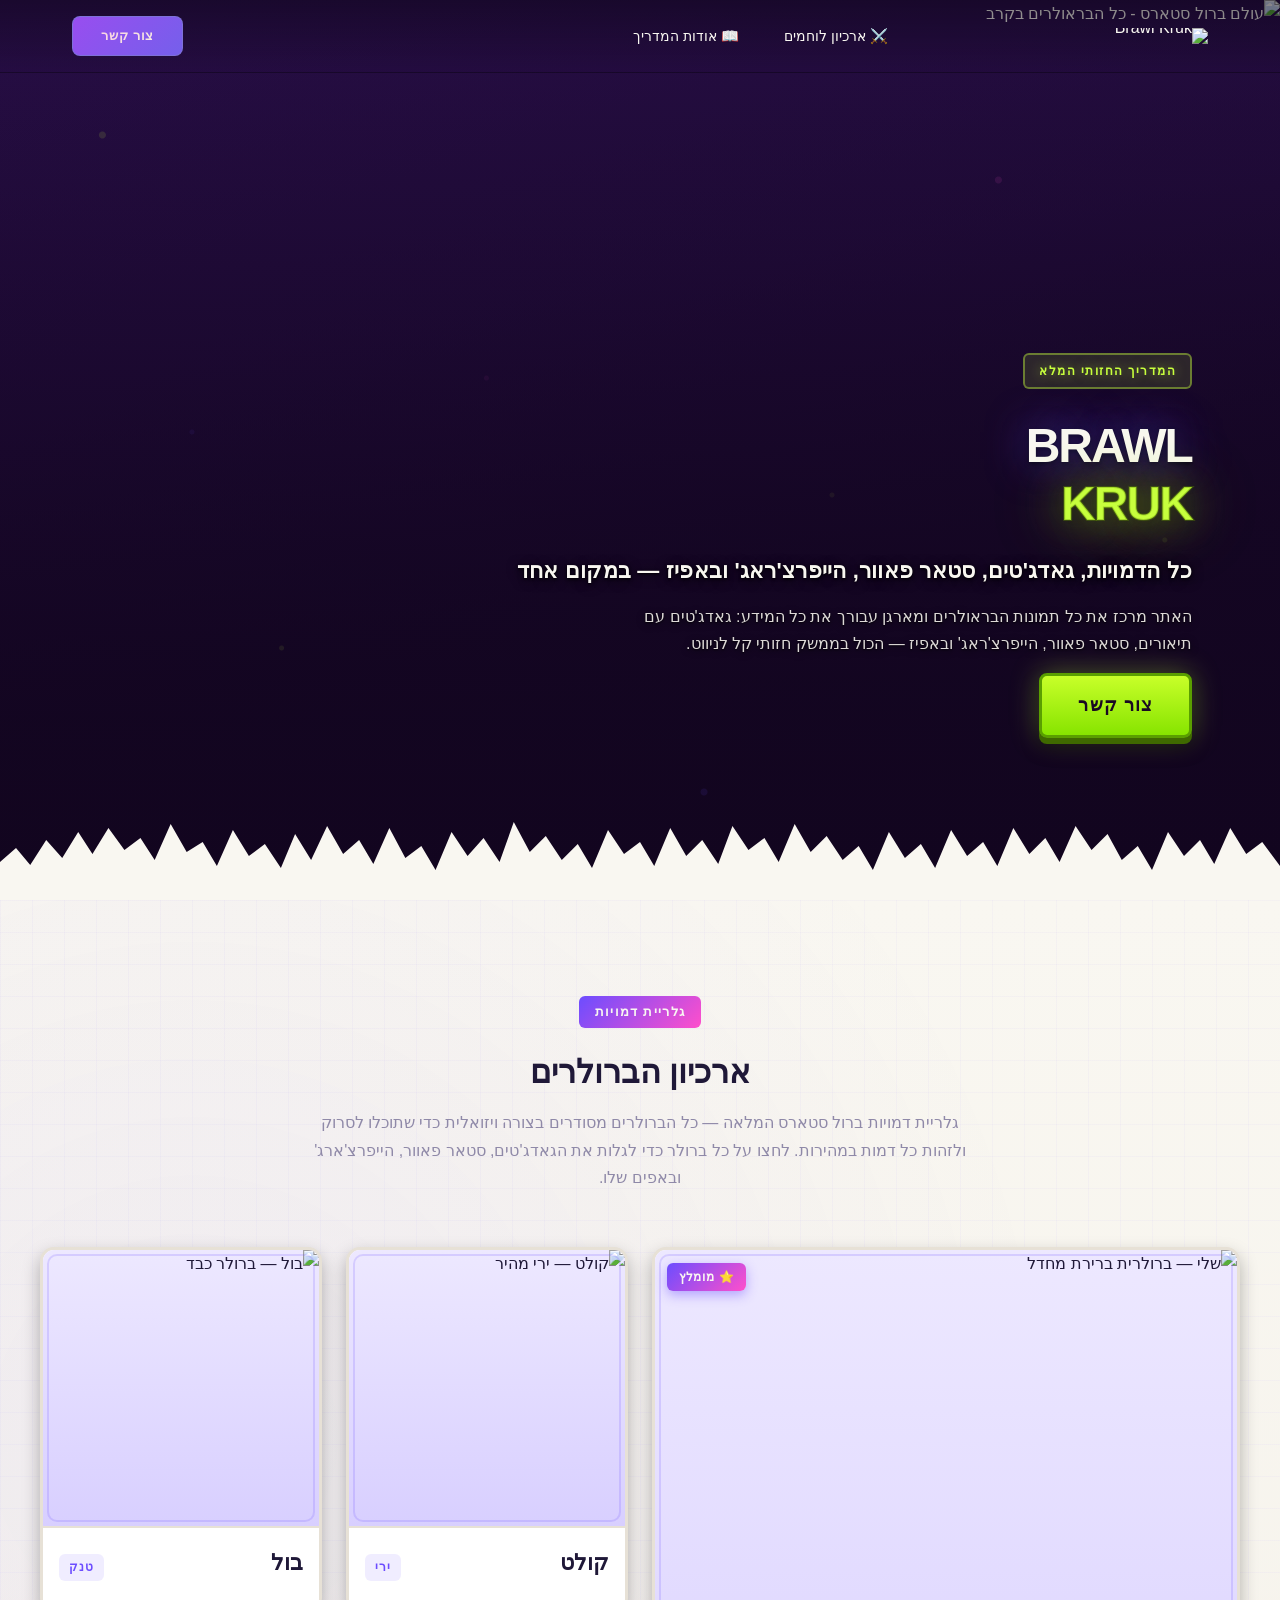
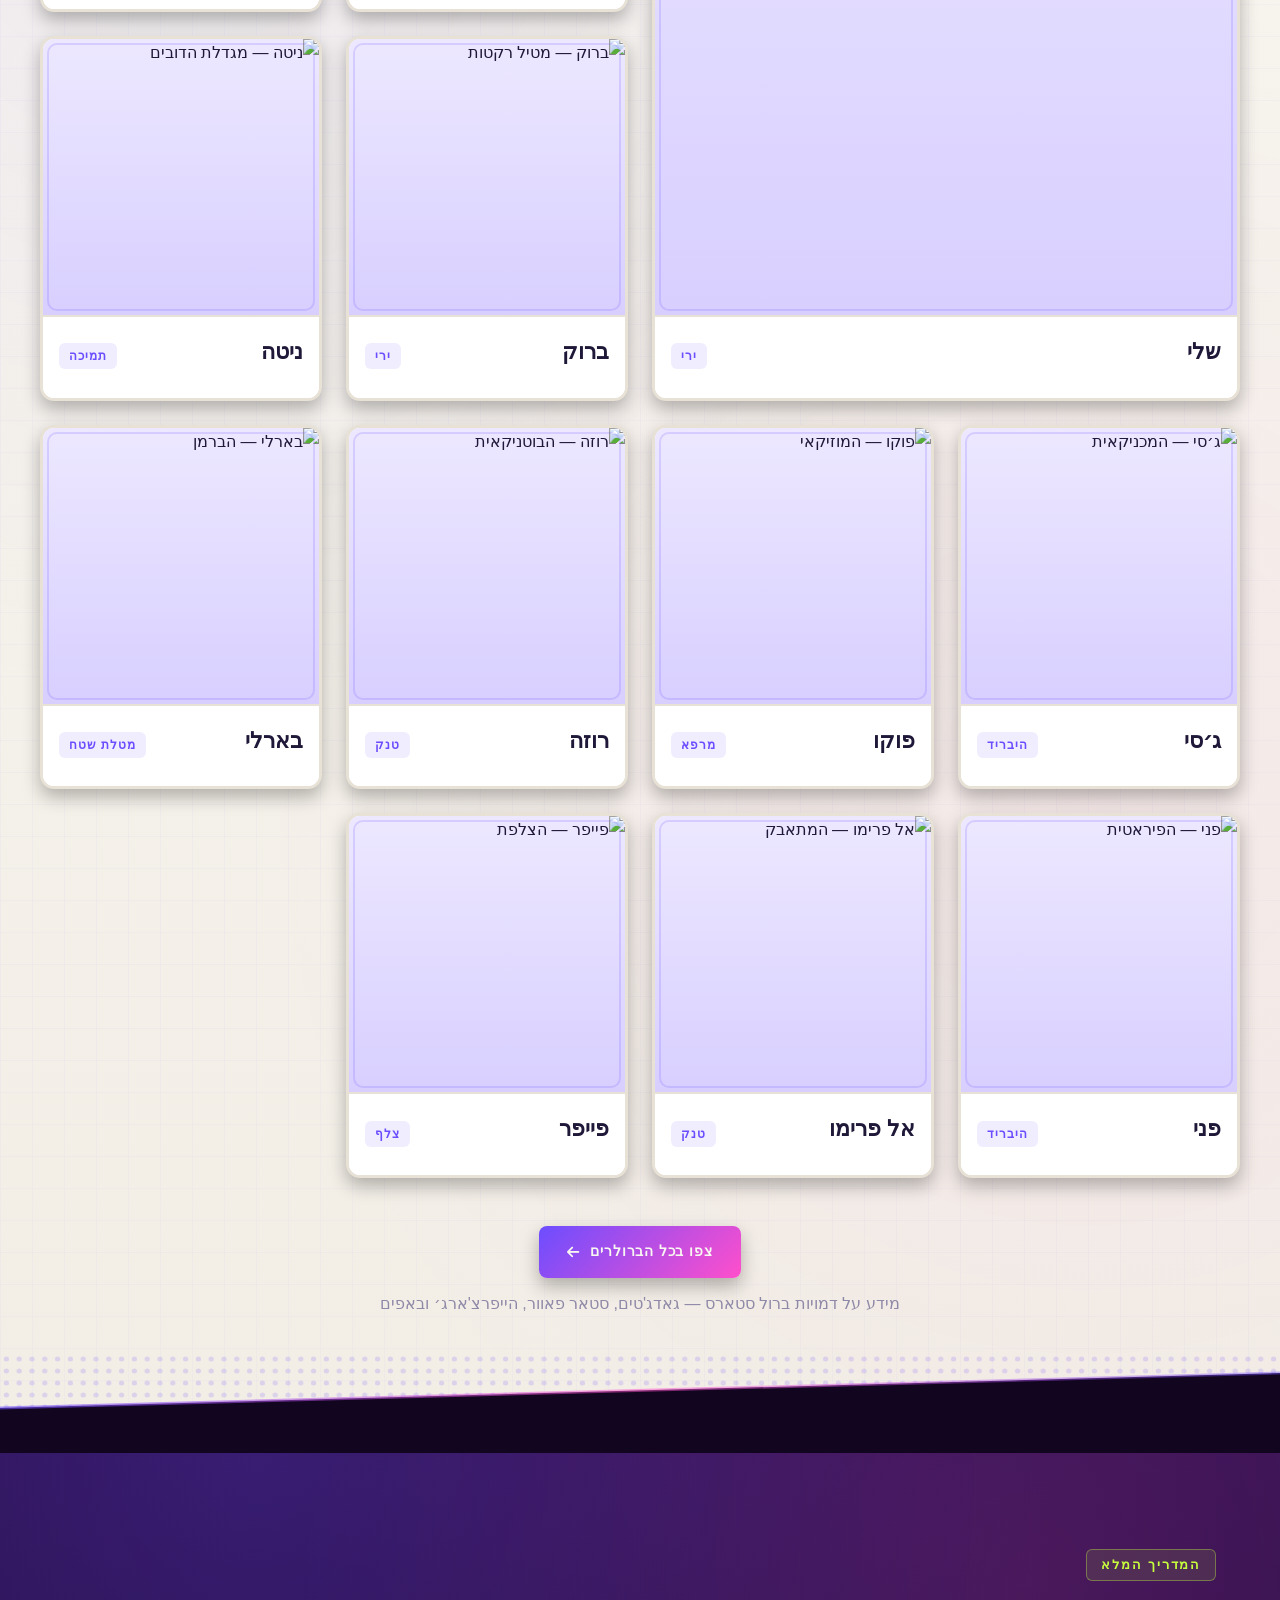
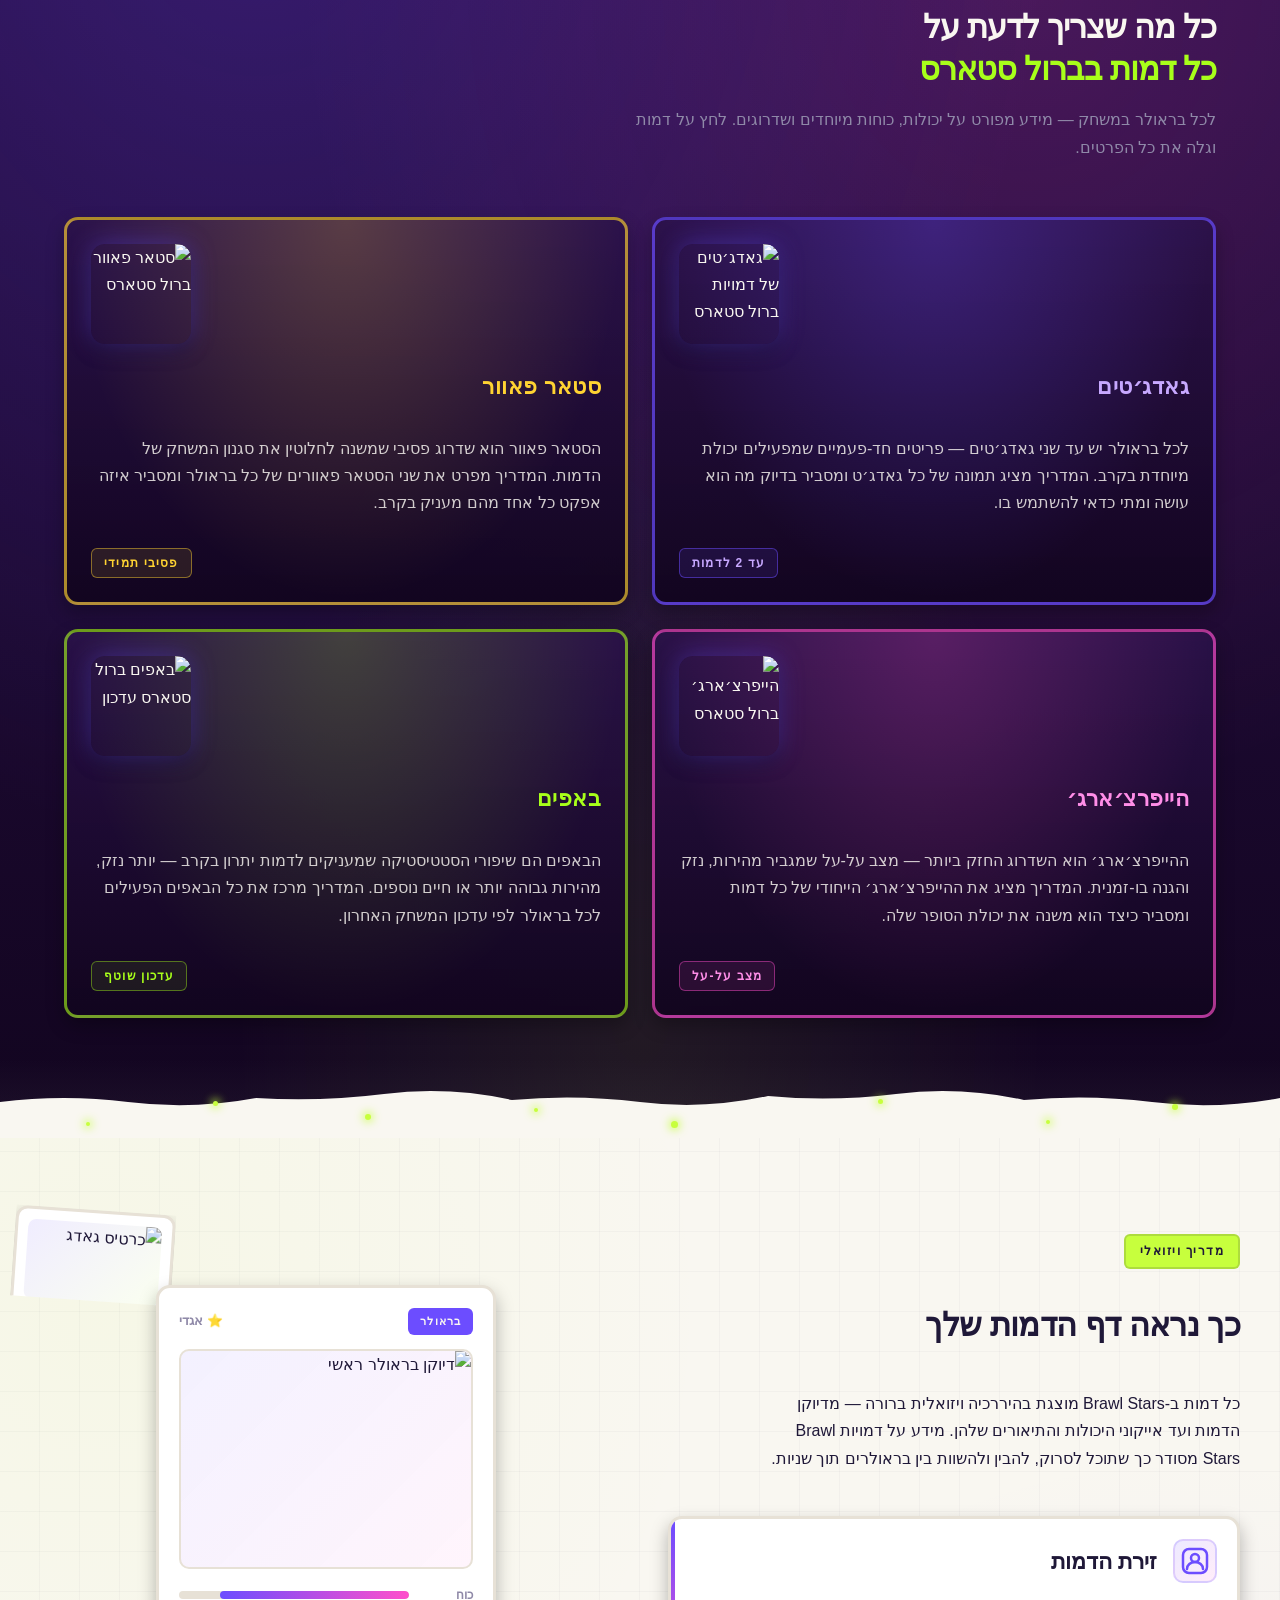
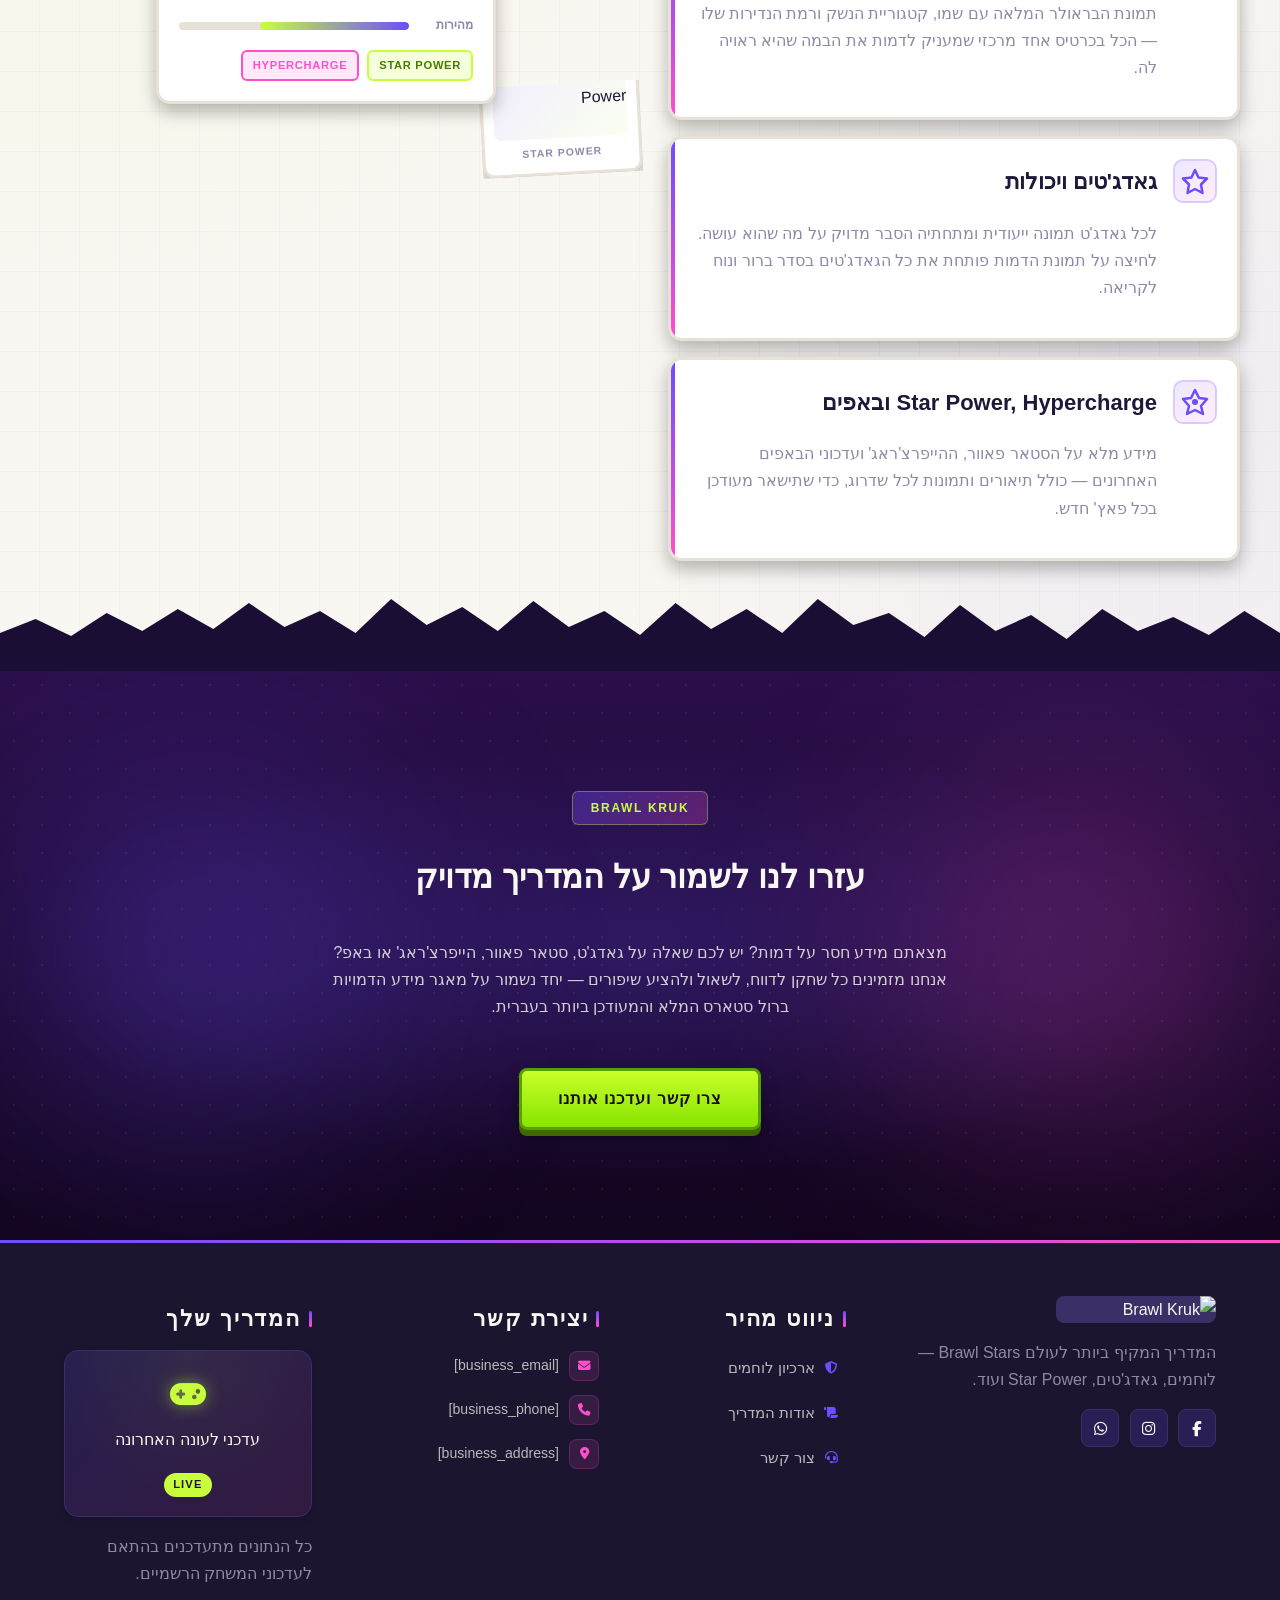
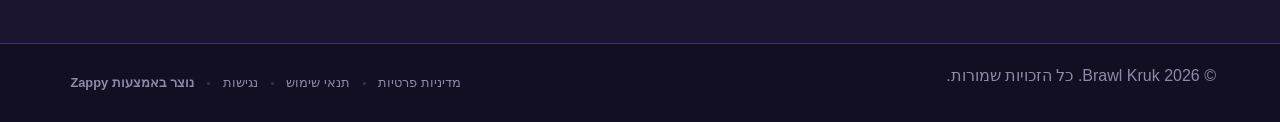
==== public/index.html @ 144245cd "Background sync: Progressive GitHub Sync" ====
<!DOCTYPE html>
<html lang="he" dir="rtl">
<head>
    <meta charset="UTF-8">
    <meta name="viewport" content="width=device-width, initial-scale=1.0">
    <meta name="robots" content="index, follow">
    <title>מידע על דמויות ברול סטארס — Brawl Kruk</title>
    <meta name="description" content="ברוכים הבאים למדריך הוויזואלי המלא לברול סטארס! מידע על דמויות ברול סטארס, גאדג&#39;טים, סטאר פאוור והייפרצ&#39;ארג&#39; — הכל במקום אחד. היכנס עכשיו!">
    <meta name="keywords" content="מידע על דמויות ברול סטארס, ברול סטארס, גלריית דמויות ברול סטארס עברית, מדריך ברול סטארס, לוחמים ברול סטארס">
    
    <!-- Favicons -->
    <link rel="icon" type="image/x-icon" href="/assets/favicon.ico">
    <link rel="icon" type="image/png" sizes="16x16" href="/assets/favicon-16x16.png">
    <link rel="icon" type="image/png" sizes="32x32" href="/assets/favicon-32x32.png">
    <link rel="icon" type="image/png" sizes="48x48" href="/assets/favicon-48x48.png">
    <link rel="icon" type="image/png" sizes="192x192" href="/assets/favicon-192x192.png">
    <link rel="icon" type="image/png" sizes="512x512" href="/assets/favicon-512x512.png">
    <link rel="apple-touch-icon" href="/assets/apple-touch-icon.png">
    <!-- Zappy Analytics -->
<script>
(function() {
  'use strict';
  
  // Configuration
  var config = {
    websiteId: '356da7c5-64d4-4bc7-be3c-d4a392e64e8e',
    apiUrl: 'https://api.zappy5.com/api/analytics/track',
    sessionDuration: 30 * 60 * 1000, // 30 minutes
    visitorDuration: 30 * 24 * 60 * 60 * 1000, // 30 days
    trackPageViews: true,
    trackClicks: true,
    trackFormSubmissions: true
  };
  
  // Generate or retrieve persistent visitor ID (30 days)
  function getVisitorId() {
    var visitorKey = 'zappy_visitor_' + config.websiteId;
    var visitor = null;
    
    try {
      visitor = localStorage.getItem(visitorKey);
      if (visitor) {
        var visitorData = JSON.parse(visitor);
        var now = Date.now();
        
        // Check if visitor ID is still valid (30 days)
        if (now - visitorData.created < config.visitorDuration) {
          // Update last seen timestamp
          visitorData.lastSeen = now;
          localStorage.setItem(visitorKey, JSON.stringify(visitorData));
          return visitorData.id;
        }
      }
    } catch (e) {
      console.warn('Zappy Analytics: LocalStorage not available');
    }
    
    // Generate new visitor ID
    var newVisitorId = 'zv_' + Date.now() + '_' + Math.random().toString(36).substr(2, 9);
    
    try {
      localStorage.setItem(visitorKey, JSON.stringify({
        id: newVisitorId,
        created: Date.now(),
        lastSeen: Date.now()
      }));
    } catch (e) {
      // Continue without local storage
    }
    
    return newVisitorId;
  }
  
  // Generate or retrieve session ID (30 minutes)
  function getSessionId() {
    var sessionKey = 'zappy_session_' + config.websiteId;
    var session = null;
    
    try {
      session = sessionStorage.getItem(sessionKey);
      if (session) {
        var sessionData = JSON.parse(session);
        var now = Date.now();
        
        // Check if session is still valid
        if (now - sessionData.timestamp < config.sessionDuration) {
          // Update timestamp
          sessionData.timestamp = now;
          sessionStorage.setItem(sessionKey, JSON.stringify(sessionData));
          return sessionData.id;
        }
      }
    } catch (e) {
      console.warn('Zappy Analytics: SessionStorage not available');
    }
    
    // Generate new session ID
    var newSessionId = 'zs_' + Date.now() + '_' + Math.random().toString(36).substr(2, 9);
    
    try {
      sessionStorage.setItem(sessionKey, JSON.stringify({
        id: newSessionId,
        timestamp: Date.now()
      }));
    } catch (e) {
      // Continue without session storage
    }
    
    return newSessionId;
  }
  
  var visitorId = getVisitorId();
  var sessionId = getSessionId();
  
  // Track an event
  function trackEvent(eventType, data) {
    data = data || {};
    
    var eventData = {
      website_id: config.websiteId,
      event_type: eventType,
      page_path: window.location.pathname,
      referrer: document.referrer || 'direct',
      visitor_id: visitorId,
      session_id: sessionId,
      metadata: data
    };
    
    // Use sendBeacon if available (better for page unload events)
    if (navigator.sendBeacon) {
      var blob = new Blob([JSON.stringify(eventData)], { type: 'application/json' });
      navigator.sendBeacon(config.apiUrl, blob);
    } else {
      // Fallback to fetch
      fetch(config.apiUrl, {
        method: 'POST',
        headers: {
          'Content-Type': 'application/json'
        },
        body: JSON.stringify(eventData),
        keepalive: true
      }).catch(function(error) {
        console.warn('Zappy Analytics: Failed to track event', error);
      });
    }
  }
  
  // Track page view
  if (config.trackPageViews) {
    trackEvent('pageview', {
      title: document.title,
      url: window.location.href
    });
  }
  
  // Track clicks on important elements
  if (config.trackClicks) {
    document.addEventListener('click', function(e) {
      var target = e.target;
      
      // Track button clicks (counted as actions)
      if (target.tagName === 'BUTTON' || target.closest('button')) {
        var button = target.tagName === 'BUTTON' ? target : target.closest('button');
        trackEvent('click', {
          element: 'button',
          text: button.textContent.trim().substring(0, 100),
          id: button.id || null,
          class: button.className || null
        });
      }
      
      // Track link clicks (navigation - not counted as actions)
      else if (target.tagName === 'A' || target.closest('a')) {
        var link = target.tagName === 'A' ? target : target.closest('a');
        trackEvent('navigation', {
          element: 'link',
          text: link.textContent.trim().substring(0, 100),
          href: link.href,
          external: link.hostname !== window.location.hostname
        });
      }
    }, true);
  }
  
  // Track form submissions
  if (config.trackFormSubmissions) {
    document.addEventListener('submit', function(e) {
      var form = e.target;
      
      trackEvent('form_submit', {
        form_id: form.id || null,
        form_name: form.name || null,
        form_action: form.action || null,
        form_method: form.method || 'GET'
      });
    }, true);
  }
  
  // Track time on page (send on page unload)
  var pageLoadTime = Date.now();
  
  window.addEventListener('beforeunload', function() {
    var timeOnPage = Math.floor((Date.now() - pageLoadTime) / 1000); // in seconds
    
    trackEvent('page_unload', {
      time_on_page: timeOnPage,
      page_path: window.location.pathname
    });
  });
  
  // Expose tracking function globally for custom events
  window.zappyAnalytics = {
    track: trackEvent,
    getVisitorId: function() { return visitorId; },
    getSessionId: function() { return sessionId; }
  };
  
})();
</script>
<!-- End Zappy Analytics -->
    <meta property="og:title" content="מידע על דמויות ברול סטארס — Brawl Kruk">
  <meta property="og:description" content="ברוכים הבאים למדריך הוויזואלי המלא לברול סטארס! מידע על דמויות ברול סטארס, גאדג'טים, סטאר פאוור והייפרצ'ארג' — הכל במקום אחד. היכנס עכשיו!">
  <meta property="og:type" content="website">
  <meta property="og:locale" content="he_IL">
  
  <meta name="twitter:card" content="summary_large_image">
  <meta name="twitter:title" content="מידע על דמויות ברול סטארס — Brawl Kruk">
  <meta name="twitter:description" content="ברוכים הבאים למדריך הוויזואלי המלא לברול סטארס! מידע על דמויות ברול סטארס, גאדג'טים, סטאר פאוור והייפרצ'ארג' — הכל במקום אחד. היכנס עכשיו!">
  
  <link rel="stylesheet" href="https://cdnjs.cloudflare.com/ajax/libs/font-awesome/6.4.0/css/all.min.css">

    <!-- Favicons -->
    <link rel="icon" type="image/x-icon" href="/assets/favicon.ico">
    <link rel="icon" type="image/png" sizes="16x16" href="/assets/favicon-16x16.png">
    <link rel="icon" type="image/png" sizes="32x32" href="/assets/favicon-32x32.png">
    <link rel="icon" type="image/png" sizes="48x48" href="/assets/favicon-48x48.png">
    <link rel="icon" type="image/png" sizes="192x192" href="/assets/favicon-192x192.png">
    <link rel="icon" type="image/png" sizes="512x512" href="/assets/favicon-512x512.png">
    <link rel="apple-touch-icon" href="/assets/apple-touch-icon.png">
    <!-- Cookie Consent -->
    <link rel="stylesheet" href="https://cdn.jsdelivr.net/npm/vanilla-cookieconsent@3/dist/cookieconsent.css">
    <script src="https://cdn.jsdelivr.net/npm/vanilla-cookieconsent@3/dist/cookieconsent.umd.js"></script>
    <!-- Mickidum Accessibility Toolbar -->
    <script src="https://cdn.jsdelivr.net/gh/mickidum/acc_toolbar/acctoolbar/acctoolbar.min.js"></script>
    <link rel="stylesheet" href="/styles.css">

    <style id="zappy-dropdown-submenu-styles">
      /* ========== DESKTOP DROPDOWN SUBMENU STYLES ========== */
      /* Base styles for dropdown submenus - parent must be positioned */
      .nav-menu li:has(.sub-menu), nav li:has(.sub-menu), .navbar li:has(.sub-menu), #navMenu li:has(.sub-menu) { position: relative; }
      /* Submenu base - hidden by default */
      .nav-menu .sub-menu, nav .sub-menu, .navbar .sub-menu, #navMenu .sub-menu { display: block !important; position: absolute !important; top: 100%; left: 0; min-width: 220px; background: white; border-radius: 8px; box-shadow: 0 8px 25px rgba(0,0,0,0.15); padding: 8px 0; opacity: 0; visibility: hidden; transform: translateY(10px); transition: all 0.3s ease; z-index: 1000; list-style: none; pointer-events: none; }
      /* CRITICAL: Desktop hover styles to show dropdown */
      .nav-menu li:hover > .sub-menu, nav li:hover > .sub-menu, .navbar li:hover > .sub-menu, #navMenu li:hover > .sub-menu { opacity: 1 !important; visibility: visible !important; transform: translateY(0) !important; pointer-events: auto !important; }
      /* Submenu item styling */
      .sub-menu li { list-style: none; margin: 0; padding: 0; }
      .sub-menu a { display: block !important; padding: 10px 16px !important; color: var(--text-dark, #333) !important; font-weight: 500; text-decoration: none; white-space: nowrap; transition: background-color 0.2s; }
      .sub-menu a:hover { background-color: #f5f5f5; }
      /* RTL (Hebrew/Arabic) dropdown positioning */
      [dir="rtl"] .nav-menu .sub-menu, [dir="rtl"] nav .sub-menu, [dir="rtl"] .navbar .sub-menu, html[lang="he"] .nav-menu .sub-menu, html[lang="he"] nav .sub-menu, html[lang="he"] .navbar .sub-menu, html[lang="ar"] .nav-menu .sub-menu, html[lang="ar"] nav .sub-menu, html[lang="ar"] .navbar .sub-menu { left: auto !important; right: 0 !important; }
      /* Hide empty dropdown menus (exclude catalog sub-menus that use <a> children instead of <li>) */
      .sub-menu:empty, .sub-menu:not(:has(li:not(.zappy-hidden-menu-item))):not(:has(> a)), .sub-menu:not(:has(li)):not(:has(> a)) { display: none !important; opacity: 0 !important; visibility: hidden !important; pointer-events: none !important; }
      /* Desktop: show submenu on Menu Group hover */
      li:has(.menu-group-title):hover > .sub-menu { opacity: 1 !important; visibility: visible !important; transform: translateY(0) !important; pointer-events: auto !important; }
      /* Menu Group title styling */
      .nav-menu > li > .menu-group-title, #navMenu > li > .menu-group-title { display: inline-block; padding: 0.5rem 1rem; cursor: default; user-select: none; }
      
      /* ========== MOBILE SUBMENU STYLES ========== */
      @media (max-width: 768px) {
        .nav-menu .sub-menu, nav .sub-menu, .navbar .sub-menu, #navMenu .sub-menu { position: static !important; transform: none !important; box-shadow: none !important; background: transparent !important; max-height: 0; overflow: hidden; opacity: 0; visibility: hidden; transition: max-height 0.3s ease, opacity 0.3s ease; padding: 0 !important; border-radius: 0 !important; }
        .sub-menu.mobile-expanded { max-height: 60vh !important; overflow-y: auto !important; opacity: 1 !important; visibility: visible !important; padding: 8px 0 8px 16px !important; }
        [dir="rtl"] .sub-menu.mobile-expanded, html[lang="he"] .sub-menu.mobile-expanded { padding: 8px 16px 8px 0 !important; }
        /* Disable hover behavior on mobile */
        .nav-menu li:hover > .sub-menu, nav li:hover > .sub-menu, .navbar li:hover > .sub-menu, #navMenu li:hover > .sub-menu { opacity: 0; visibility: hidden; pointer-events: none; }
        .nav-menu li > .sub-menu.mobile-expanded, nav li > .sub-menu.mobile-expanded, .navbar li > .sub-menu.mobile-expanded, #navMenu li > .sub-menu.mobile-expanded { opacity: 1 !important; visibility: visible !important; pointer-events: auto !important; }
        .nav-menu li:has(.sub-menu), nav li:has(.sub-menu), .navbar li:has(.sub-menu), #navMenu li:has(.sub-menu) { display: flex !important; flex-wrap: wrap !important; align-items: center !important; position: relative !important; min-height: 44px !important; }
        .nav-menu li:has(.sub-menu) > a, nav li:has(.sub-menu) > a, .navbar li:has(.sub-menu) > a, #navMenu li:has(.sub-menu) > a { flex: 1 !important; min-width: 0 !important; }
        .nav-menu li:has(.sub-menu) > .menu-group-title, nav li:has(.sub-menu) > .menu-group-title, .navbar li:has(.sub-menu) > .menu-group-title, #navMenu li:has(.sub-menu) > .menu-group-title { flex: 1 !important; min-width: 0 !important; padding: 0 !important; line-height: inherit !important; }
        .nav-menu li:has(.sub-menu) > .sub-menu, nav li:has(.sub-menu) > .sub-menu, .navbar li:has(.sub-menu) > .sub-menu, #navMenu li:has(.sub-menu) > .sub-menu { flex-basis: 100% !important; width: 100% !important; }
        .nav-menu li:has(.sub-menu) > a [class*="chevron"], .nav-menu li:has(.sub-menu) > a [class*="arrow"], .nav-menu li:has(.sub-menu) > a .fa-chevron-down, .nav-menu li:has(.sub-menu) > a .fa-angle-down, nav li:has(.sub-menu) > a [class*="chevron"], nav li:has(.sub-menu) > a [class*="arrow"], #navMenu li:has(.sub-menu) > a [class*="chevron"], #navMenu li:has(.sub-menu) > a [class*="arrow"] { display: none !important; visibility: hidden !important; }
        .mobile-submenu-toggle { display: flex !important; align-items: center !important; justify-content: center !important; width: 44px !important; height: auto !important; background: transparent !important; border: none !important; cursor: pointer !important; color: var(--text-light) !important; position: static !important; flex-shrink: 0 !important; align-self: stretch !important; z-index: 2 !important; padding: 0 !important; margin: 0 !important; }
        .mobile-submenu-toggle::after { content: '' !important; width: 0 !important; height: 0 !important; border-left: 6px solid transparent !important; border-right: 6px solid transparent !important; border-top: 7px solid currentColor !important; transition: transform 0.3s ease !important; }
        .mobile-submenu-toggle.expanded::after { transform: rotate(180deg) !important; }
        .sub-menu a { padding: 10px 0 !important; display: block !important; color: var(--text-light) !important; }
        .navbar .sub-menu li a, nav.navbar .sub-menu li a, .zappy-products-dropdown .sub-menu a { color: var(--text-light) !important; }
      }
      @media (min-width: 769px) { .mobile-submenu-toggle { display: none !important; } }
    </style>

    <style id="mobile-lang-menu-deployed-css">
    @media (max-width: 768px) {
      .lang-switcher,
      .nav-cta-container .lang-switcher,
      .nav-container .lang-switcher,
      .navbar .lang-switcher,
      .navbar .nav-cta-container .lang-switcher,
      .nav-icons-left .lang-switcher,
      .nav-ecommerce-icons .lang-switcher { display: none !important; }
      .mobile-lang-menu { width: 100%; border-top: 1px solid rgba(128,128,128,0.2); padding: 8px 0 0 0; margin-top: 8px; }
      .mobile-lang-toggle { display: flex !important; align-items: center; justify-content: space-between; width: 100%; padding: 12px 16px; background: none; border: none; cursor: pointer; font-size: 15px; color: inherit; font-family: inherit; }
      .mobile-lang-toggle::after { content: ''; display: inline-block; width: 8px; height: 8px; border-right: 2px solid currentColor; border-bottom: 2px solid currentColor; transform: rotate(45deg); transition: transform 0.3s ease; margin-left: 8px; }
      .mobile-lang-toggle.expanded::after { transform: rotate(-135deg); }
      .mobile-lang-options { max-height: 0; overflow: hidden; transition: max-height 0.3s ease; }
      .mobile-lang-options.expanded { max-height: 300px; }
      .mobile-lang-option { display: flex !important; align-items: center; gap: 10px; padding: 10px 24px; text-decoration: none; color: inherit; font-size: 14px; font-family: inherit; }
      .mobile-lang-option:hover { background: rgba(128,128,128,0.1); }
      .mobile-lang-option.active { font-weight: 600; opacity: 0.7; pointer-events: none; }
      .mobile-lang-option img { width: 20px; height: 20px; border-radius: 50%; }
    }
    @media (min-width: 769px) {
      .mobile-lang-menu { display: none !important; }
    }
    </style>

    <style id="zappy-widget-visibility">
      #mic-access-tool-general-button, .mic-access-tool-general-button,
      #mic-init-access-tool .mic-access-tool-general-button, #mic-init-access-tool #mic-access-tool-general-button,
      ._access-icon, #mic-access-tool-box, .mic-access-tool-box,
      #mic-init-access-tool #mic-access-tool-box, div[id*="mic-access-tool-box"], ._access-menu {
        display: none !important; visibility: hidden !important; opacity: 0 !important; pointer-events: none !important;
      }
    </style>
</head>
<body>

  <nav class="navbar" dir="rtl">
  <button class="mobile-toggle" id="mobileToggle" aria-label="Menu">
    <svg class="hamburger-icon" width="24" height="24" viewBox="0 0 24 24" fill="none">
      <path d="M3 12h18M3 6h18M3 18h18" stroke="currentColor" stroke-width="2" stroke-linecap="round"></path>
    </svg>
    <svg class="close-icon" width="24" height="24" viewBox="0 0 24 24" fill="none" style="display: none;">
      <path d="M18 6L6 18M6 6l12 12" stroke="currentColor" stroke-width="2" stroke-linecap="round"></path>
    </svg>
  </button>

  <button class="phone-header-btn" data-phone="[business_phone]" aria-label="Call">
    <svg width="20" height="20" viewBox="0 0 24 24" fill="currentColor">
      <path d="M22 16.92v3a2 2 0 0 1-2.18 2 19.79 19.79 0 0 1-8.63-3.07 19.5 19.5 0 0 1-6-6 19.79 19.79 0 0 1-3.07-8.67A2 2 0 0 1 4.11 2h3a2 2 0 0 1 2 1.72 12.84 12.84 0 0 0 .7 2.81 2 2 0 0 1-.45 2.11L8.09 9.91a16 16 0 0 0 6 6l1.27-1.27a2 2 0 0 1 2.11-.45 12.84 12.84 0 0 0 2.81.7A2 2 0 0 1 22 16.92z"></path>
    </svg>
  </button>

  <div class="nav-container">
    <div class="nav-right-group"><div class="nav-brand">
      <a href="/" class="logo-link">
        <img src="/assets/business-logo.webp" alt="Brawl Kruk" class="logo">
      </a>
    </div><ul class="nav-menu" id="navMenu"><li><a href="/brawlers">⚔️
          ארכיון לוחמים</a></li><li><a href="/about">📖
          אודות המדריך</a></li></ul></div>

    

    <div class="nav-cta-container">
      <a href="/contact" class="nav-cta-btn">צור קשר</a>
    </div>
  </div>
</nav>
<script>

// Navbar Mobile Menu Toggle and Contrast Fix
(function() {
  // Use 'load' event instead of 'DOMContentLoaded' to ensure we run AFTER all other scripts
  window.addEventListener('load', function() {
    
    // FIX MOBILE BUTTON CONTRAST
    // Detect navbar background color and apply contrasting color to mobile buttons
    const navbar = document.querySelector('.navbar, nav, header');
    if (!navbar) {
      console.log('[Navbar] Navbar element not found');
      return;
    }
    
    // DECLARE VARIABLES EARLY to avoid Temporal Dead Zone errors
    // These are used in multiple places below
    let mobileToggle = document.getElementById('mobileToggle') ||
                       document.querySelector('.mobile-toggle') ||
                       document.querySelector('.hamburger') ||
                       document.querySelector('.hamburger-menu') ||
                       document.querySelector('.menu-toggle') ||
                       document.querySelector('.burger-menu') ||
                       document.querySelector('[aria-label="Menu"]') ||
                       document.querySelector('[aria-label="תפריט"]');
    
    const phoneBtn = document.querySelector('.phone-header-btn');
    
    const computedStyle = window.getComputedStyle(navbar);
    let bgColor = computedStyle.backgroundColor;
    
    console.log('[Navbar] Initial navbar background:', bgColor);
    
    // Check if background is transparent or rgba with 0 alpha
    const isTransparent = bgColor === 'transparent' || 
                         bgColor === 'rgba(0, 0, 0, 0)' ||
                         (bgColor.startsWith('rgba') && bgColor.includes(', 0)'));
    
    if (isTransparent) {
      // Check for background-image or gradient
      const bgImage = computedStyle.backgroundImage;
      if (bgImage && bgImage !== 'none') {
        console.log('[Navbar] Navbar has background image/gradient, using dark text');
        bgColor = 'rgb(240, 240, 240)'; // Assume light background
      } else {
        // Transparent navbar - check body background
        const bodyBg = window.getComputedStyle(document.body).backgroundColor;
        console.log('[Navbar] Navbar transparent, using body background:', bodyBg);
        bgColor = bodyBg;
      }
    }
    
    // Calculate luminance to determine if background is light or dark
    const rgb = bgColor.match(/\d+/g);
    if (rgb && rgb.length >= 3) {
      const r = parseInt(rgb[0]);
      const g = parseInt(rgb[1]);
      const b = parseInt(rgb[2]);
      const luminance = (0.299 * r + 0.587 * g + 0.114 * b) / 255;
      
      // Mobile button colors are set by Claude's AI-generated CSS (same as .nav-menu a)
      // No dynamic color overrides needed - colors come from the generated navbar CSS
      console.log('[Navbar] Mobile button colors preserved from Claude CSS (luminance:', luminance.toFixed(2) + ')');
      
      // FIX ICON SIZES - Ensure SVGs are properly sized and visible
      // INJECT CRITICAL CSS TO OVERRIDE ANY CONFLICTING RULES
      const criticalCSS = document.createElement('style');
      criticalCSS.id = 'zappy-mobile-nav-fix';
      const htmlLang = document.documentElement.lang || 'en';
      const htmlDir = document.documentElement.dir || 'ltr';
      // Check both dir attribute AND lang for RTL detection
      // dir="rtl" is the most reliable indicator
      const isRTL = htmlDir === 'rtl' || htmlLang === 'he' || htmlLang === 'ar';
      
      criticalCSS.textContent = `
        /* Hide mobile buttons on desktop, show only on mobile */
        @media (min-width: 769px) {
          .mobile-toggle,
          .phone-header-btn {
            display: none !important;
          }
        }
        
        /* Show and position mobile buttons correctly on mobile */
        @media (max-width: 768px) {
          .mobile-toggle,
          .phone-header-btn {
            position: absolute !important;
            top: 50% !important;
            transform: translateY(-50%) !important;
            z-index: 1001 !important;
            display: flex !important;
            align-items: center !important;
            justify-content: center !important;
            width: 36px !important;
            height: 36px !important;
            border-radius: 50% !important;
            border: none !important;
            cursor: pointer !important;
            padding: 6px !important;
            background: none !important;
            color: var(--nav-text, var(--text-light)) !important;
          }
          
          /* LTR positioning (default): hamburger LEFT, phone RIGHT */
          html:not([dir="rtl"]):not([lang="he"]):not([lang="ar"]) .mobile-toggle,
          html[dir="ltr"] .mobile-toggle {
            left: 12px !important;
            right: auto !important;
          }
          html:not([dir="rtl"]):not([lang="he"]):not([lang="ar"]) .phone-header-btn,
          html[dir="ltr"] .phone-header-btn {
            right: 12px !important;
            left: auto !important;
          }
          
          /* RTL positioning: hamburger RIGHT, phone LEFT */
          html[dir="rtl"] .mobile-toggle,
          html[lang="he"] .mobile-toggle,
          html[lang="ar"] .mobile-toggle {
            right: 12px !important;
            left: auto !important;
          }
          html[dir="rtl"] .phone-header-btn,
          html[lang="he"] .phone-header-btn,
          html[lang="ar"] .phone-header-btn {
            left: 12px !important;
            right: auto !important;
          }
          
          /* CRITICAL: Ensure nav-container has min-height on mobile */
          /* All children are positioned absolutely/fixed on mobile, so height:auto collapses to 0 */
          .nav-container {
            min-height: 70px !important;
            position: relative !important;
          }
          
          /* Ensure SVG icons are properly sized and inherit color */
          .mobile-toggle svg,
          .phone-header-btn svg {
            width: 24px !important;
            height: 24px !important;
            /* Don't force display - let JavaScript control hamburger/close toggle */
          }
          
          /* Reset nav-cta-container on mobile - remove desktop box-shadow/padding */
          /* that creates a visible ghost box when CTA button is hidden */
          .nav-cta-container {
            box-shadow: none !important;
            padding: 0 !important;
          }
          
          /* Hide nav-cta-container entirely on mobile when there's no lang-switcher */
          /* (only the CTA button is inside, and it's hidden on mobile) */
          .nav-cta-container:not(:has(.lang-switcher)) {
            display: none !important;
          }
          
          /* CRITICAL: Prevent hero image fade gradient from bleeding over headline text */
          /* The .image-fade-gradient has bottom: -30px (extends below parent) */
          /* On mobile stacked layout, this overlaps the h1 text below the image */
          .hero-image-column {
            overflow: hidden !important;
          }
          .image-fade-gradient {
            bottom: 0 !important;
          }
          
          /* Hide desktop language switcher on mobile - hamburger menu handles it */
          /* High specificity to override stored CSS */
          .lang-switcher,
          .nav-cta-container .lang-switcher,
          .nav-container .lang-switcher,
          .navbar .lang-switcher,
          .navbar .nav-cta-container .lang-switcher {
            display: none !important;
          }
        }
      `;
      
      // Remove existing fix if present and inject new one
      const existing = document.getElementById('zappy-mobile-nav-fix');
      if (existing) existing.remove();
      document.head.appendChild(criticalCSS);
      
      console.log('[Navbar] Critical CSS injected for mobile nav positioning');
      
      // ONLY apply inline positioning styles on mobile viewport
      // On desktop, the CSS handles hiding these buttons with display: none
      // Inline styles were breaking desktop layout by overriding CSS
      const isMobileViewport = window.innerWidth <= 768;
      
      if (mobileToggle) {
        // Icon sizing applies to all viewports for consistency
        const hamburgerIcon = mobileToggle.querySelector('.hamburger-icon');
        const closeIcon = mobileToggle.querySelector('.close-icon');
        
        if (hamburgerIcon) {
          hamburgerIcon.style.setProperty('width', '24px', 'important');
          hamburgerIcon.style.setProperty('height', '24px', 'important');
          hamburgerIcon.style.setProperty('display', 'block', 'important'); // Show hamburger by default
        }
        if (closeIcon) {
          closeIcon.style.setProperty('width', '24px', 'important');
          closeIcon.style.setProperty('height', '24px', 'important');
          closeIcon.style.setProperty('display', 'none', 'important'); // Hide close icon by default
        }
        
        // ONLY set positioning inline styles on mobile
        if (isMobileViewport) {
          mobileToggle.style.setProperty('position', 'absolute', 'important');
          mobileToggle.style.setProperty('top', '50%', 'important');
          mobileToggle.style.setProperty('transform', 'translateY(-50%)', 'important');
          mobileToggle.style.setProperty('z-index', '1001', 'important');
          
          // Clear any inline left/right so CSS can take over based on html[dir]
          mobileToggle.style.removeProperty('left');
          mobileToggle.style.removeProperty('right');
          
          console.log('[Navbar] Mobile toggle positioning applied (mobile viewport)');
        } else {
          // On desktop, clear any positioning styles to let CSS handle it
          mobileToggle.style.removeProperty('position');
          mobileToggle.style.removeProperty('top');
          mobileToggle.style.removeProperty('transform');
          mobileToggle.style.removeProperty('z-index');
          mobileToggle.style.removeProperty('left');
          mobileToggle.style.removeProperty('right');
          console.log('[Navbar] Desktop viewport - cleared mobile toggle inline positioning');
        }
      }
      
      if (phoneBtn) {
        // Icon sizing applies to all viewports
        const phoneIcon = phoneBtn.querySelector('svg');
        if (phoneIcon) {
          phoneIcon.style.width = '24px';
          phoneIcon.style.height = '24px';
          phoneIcon.setAttribute('width', '24');
          phoneIcon.setAttribute('height', '24');
        }
        
        // ONLY set positioning inline styles on mobile
        if (isMobileViewport) {
          phoneBtn.style.setProperty('position', 'absolute', 'important');
          phoneBtn.style.setProperty('top', '50%', 'important');
          phoneBtn.style.setProperty('transform', 'translateY(-50%)', 'important');
          phoneBtn.style.setProperty('z-index', '1001', 'important');
          
          // Clear any inline left/right so CSS can take over based on html[dir]
          phoneBtn.style.removeProperty('left');
          phoneBtn.style.removeProperty('right');
          
          console.log('[Navbar] Phone button positioning applied (mobile viewport)');
        } else {
          // On desktop, clear any positioning styles to let CSS handle it
          phoneBtn.style.removeProperty('position');
          phoneBtn.style.removeProperty('top');
          phoneBtn.style.removeProperty('transform');
          phoneBtn.style.removeProperty('z-index');
          phoneBtn.style.removeProperty('left');
          phoneBtn.style.removeProperty('right');
          console.log('[Navbar] Desktop viewport - cleared phone button inline positioning');
        }
      }
    } else {
      console.log('[Navbar] Could not parse background color:', bgColor);
    }
    
    // MOBILE MENU TOGGLE
    // Re-query in case DOM changed (mobileToggle already declared at top of function)
    mobileToggle = document.getElementById('mobileToggle') ||
                   document.querySelector('.mobile-toggle') ||
                   document.querySelector('.hamburger') ||
                   document.querySelector('.hamburger-menu') ||
                   document.querySelector('.menu-toggle') ||
                   document.querySelector('.burger-menu') ||
                   document.querySelector('[aria-label="Menu"]') ||
                   document.querySelector('[aria-label="תפריט"]');
    
    // EXPANDED SEARCH: Find nav menu by ID or class
    const navMenu = document.getElementById('navMenu') ||
                  document.querySelector('.nav-menu') ||
                  document.querySelector('.nav-links') ||
                  document.querySelector('nav ul:not(.submenu)');
    
    if (!mobileToggle || !navMenu) {
      console.log('[Navbar] Mobile toggle or menu not found:', { toggle: !!mobileToggle, menu: !!navMenu });
      return;
    }
    
    // Ensure navMenu has ID for CSS targeting
    if (!navMenu.id) {
      navMenu.id = 'navMenu';
    }
    
    console.log('[Navbar] Initializing mobile menu...');
    
    // Remove any existing event listeners by cloning the button
    const newToggle = mobileToggle.cloneNode(true);
    mobileToggle.parentNode.replaceChild(newToggle, mobileToggle);
    
    // Toggle menu on button click - use newToggle now
    newToggle.addEventListener('click', function(e) {
      e.preventDefault();
      e.stopPropagation();
      
      const hamburgerIcon = this.querySelector('.hamburger-icon');
      const closeIcon = this.querySelector('.close-icon');
      const isActive = navMenu.classList.contains('active');
      
      if (isActive) {
        // Close menu
        navMenu.classList.remove('active');
        if (hamburgerIcon) hamburgerIcon.style.setProperty('display', 'block', 'important');
        if (closeIcon) closeIcon.style.setProperty('display', 'none', 'important');
        document.body.style.overflow = '';
        console.log('[Navbar] Menu closed');
      } else {
        // Open menu
        navMenu.classList.add('active');
        if (hamburgerIcon) hamburgerIcon.style.setProperty('display', 'none', 'important');
        if (closeIcon) closeIcon.style.setProperty('display', 'block', 'important');
        document.body.style.overflow = 'hidden';
        console.log('[Navbar] Menu opened');
      }
    });
    
    // Close menu when clicking nav links (but NOT dropdown toggles)
    const navLinks = navMenu.querySelectorAll('a');
    navLinks.forEach(function(link) {
      link.addEventListener('click', function() {
        // Don't close if it's a dropdown child (unless it's a real navigation link)
        if (this.getAttribute('href') === '#') return;
        
        const hamburgerIcon = newToggle.querySelector('.hamburger-icon');
        const closeIcon = newToggle.querySelector('.close-icon');
        
        navMenu.classList.remove('active');
        if (hamburgerIcon) hamburgerIcon.style.setProperty('display', 'block', 'important');
        if (closeIcon) closeIcon.style.setProperty('display', 'none', 'important');
        document.body.style.overflow = '';
        console.log('[Navbar] Menu closed (link clicked)');
      });
    });
    
    // DROPDOWN MENU TOGGLE (for mobile and touch devices)
    var dropdownToggles = navMenu.querySelectorAll('.dropdown-toggle');
    dropdownToggles.forEach(function(toggle) {
      toggle.addEventListener('click', function(e) {
        e.preventDefault();
        e.stopPropagation();
        var parent = this.closest('.nav-dropdown');
        if (!parent) return;
        
        // Close other open dropdowns at the same level
        var siblings = parent.parentNode.querySelectorAll('.nav-dropdown.open');
        siblings.forEach(function(sib) {
          if (sib !== parent) sib.classList.remove('open');
        });
        
        parent.classList.toggle('open');
        console.log('[Navbar] Dropdown toggled:', parent.classList.contains('open') ? 'open' : 'closed');
      });
    });
    
    // Close dropdowns when clicking outside
    document.addEventListener('click', function(e) {
      if (!e.target.closest('.nav-dropdown')) {
        var openDropdowns = document.querySelectorAll('.nav-dropdown.open');
        openDropdowns.forEach(function(dd) { dd.classList.remove('open'); });
      }
    });
    
    console.log('[Navbar] Dropdown handlers initialized for ' + dropdownToggles.length + ' dropdowns');
    
    // Phone button functionality (phoneBtn already declared at top of function)
    if (phoneBtn) {
      phoneBtn.addEventListener('click', function() {
        // Get phone number from placeholder in page or use default
        const phoneLinks = document.querySelectorAll('a[href^="tel:"]');
        const phoneNumber = phoneLinks.length > 0 
          ? phoneLinks[0].getAttribute('href').replace('tel:', '')
          : '[business_phone]';
        
        window.location.href = 'tel:' + phoneNumber;
        console.log('[Navbar] Phone button clicked');
      });
    }
    
    console.log('[Navbar] Mobile menu initialized successfully');
    
    // === WHATSAPP BUTTON VISIBILITY FIX ===
    // Ensure WhatsApp floating button is hidden on desktop and visible on mobile
    // IMPORTANT: Only target the floating button by its class, NOT generic wa.me links
    const handleWhatsAppVisibility = function() {
      const whatsappBtn = document.querySelector('.whatsapp-float');
      if (whatsappBtn) {
        const isDesktop = window.innerWidth >= 769;
        if (isDesktop) {
          whatsappBtn.style.setProperty('display', 'none', 'important');
          whatsappBtn.style.setProperty('visibility', 'hidden', 'important');
          whatsappBtn.style.setProperty('opacity', '0', 'important');
          whatsappBtn.style.setProperty('pointer-events', 'none', 'important');
          console.log('[WhatsApp] Button hidden on desktop');
        } else {
          whatsappBtn.style.removeProperty('display');
          whatsappBtn.style.removeProperty('visibility');
          whatsappBtn.style.removeProperty('opacity');
          whatsappBtn.style.removeProperty('pointer-events');
          console.log('[WhatsApp] Button visible on mobile');
        }
      }
    };
    
    // Run on load
    handleWhatsAppVisibility();
    
    // Run on resize with debouncing
    let resizeTimer;
    window.addEventListener('resize', function() {
      clearTimeout(resizeTimer);
      resizeTimer = setTimeout(handleWhatsAppVisibility, 100);
    });
  });
})();

</script>
  
  <main>
    <section class="index-hero-section" data-layout-spec="בית-hero" dir="rtl" data-hero-type="fullscreen-scrim">
  <!-- Background Image -->
  <div class="index-hero-bg">
    <img data-hero-bg="true" data-placeholder="index-hero-image-1" data-context="Epic Brawl Stars fan art hero background: a dramatic full-bleed game universe scene featuring multiple iconic brawlers (Shelly, Colt, Bull, Spike, Leon) in dynamic battle poses surrounded by ultraviolet and deep midnight plum atmospheric gradients, solar orange and neon lime motion streaks radiating outward, glowing energy effects, a stylized arena map environment with geometric tiles and star patterns, explosive particle effects, rich grain texture, cinematic wide composition with deep depth of field, vibrant neon colors against a dark purple-black background, premium game poster aesthetic" width="1200" height="700" src="/assets/site-index-hero-image-1.webp" alt="עולם ברול סטארס - כל הבראולרים בקרב">
  </div>

  <!-- Scrim Overlay -->
  <div class="index-hero-scrim" aria-hidden="true"></div>

  <!-- Halftone Stars Decorative Layer -->
  <div class="index-hero-halftone" aria-hidden="true"></div>

  <!-- Hero Content -->
  <div class="index-hero-content">
    <div class="index-hero-label">המדריך החזותי המלא</div>
    <h1 class="index-hero-h1">BRAWL<br><span class="index-hero-h1-accent">KRUK</span></h1>
    <h3 class="index-hero-subtitle">כל הדמויות, גאדג'טים, סטאר פאוור, הייפרצ'ראג' ובאפיז — במקום אחד</h3>
    <p class="index-hero-body">האתר מרכז את כל תמונות הבראולרים ומארגן עבורך את כל המידע: גאדג'טים עם תיאורים, סטאר פאוור, הייפרצ'ראג' ובאפיז — הכול בממשק חזותי קל לניווט.</p>
    <div class="index-hero-cta-row">
      <a href="/contact" class="index-hero-btn-primary">צור קשר</a>
    </div>
  </div>

  <!-- Bottom Jagged Rip Divider -->
  <div class="index-hero-divider-wrapper">
    <svg data-no-icon-edit="true" aria-hidden="true" viewBox="0 0 1440 90" preserveAspectRatio="none" xmlns="http://www.w3.org/2000/svg">
      <path d="M0,90 L0,52 L18,38 L34,55 L52,30 L70,48 L88,22 L104,44 L122,18 L140,40 L158,28 L174,50 L192,14 L210,42 L228,32 L244,56 L262,20 L280,46 L298,34 L316,58 L332,24 L350,50 L368,16 L386,44 L404,30 L420,54 L438,18 L456,48 L474,36 L490,60 L508,22 L526,46 L544,28 L562,52 L578,12 L596,42 L614,26 L632,50 L650,34 L666,58 L684,20 L702,44 L720,32 L736,56 L754,18 L772,46 L790,30 L808,54 L824,16 L842,40 L860,28 L876,52 L894,14 L912,42 L930,26 L948,50 L966,36 L982,60 L1000,22 L1018,48 L1036,34 L1052,58 L1070,20 L1088,46 L1106,32 L1122,56 L1140,18 L1158,44 L1176,28 L1192,52 L1210,16 L1228,40 L1246,24 L1262,50 L1280,36 L1296,60 L1314,22 L1332,46 L1350,30 L1366,54 L1384,18 L1402,44 L1420,32 L1440,56 L1440,90 Z" fill="var(--bg-light)"></path>
    </svg>
  </div>
</section>

<section class="index-gallery-section" dir="rtl" data-layout-spec="בית-gallery">
  <!-- Map-grid texture overlay -->
  <div class="index-gallery-texture" aria-hidden="true"></div>

  <!-- Section intro -->
  <div class="index-gallery-container">
    <div class="index-gallery-intro">
      <span class="index-gallery-label">גלריית דמויות</span>
      <h2 class="index-gallery-heading">ארכיון הברולרים</h2>
      <p class="index-gallery-desc">גלריית דמויות ברול סטארס המלאה — כל הברולרים מסודרים בצורה ויזואלית כדי שתוכלו לסרוק ולזהות כל דמות במהירות. לחצו על כל ברולר כדי לגלות את הגאדג'טים, סטאר פאוור, הייפרצ'ארג' ובאפים שלו.</p>
    </div>

    <!-- Brawler grid -->
    <div class="index-gallery-grid">

      <!-- Featured tile (larger, first row end side) -->
      <article class="index-gallery-tile index-gallery-tile--featured">
        <div class="index-gallery-tile-frame">
          <img data-placeholder="index-gallery-image-1" data-context="Brawl Stars character portrait — Shelly the iconic default brawler, dynamic pose, vibrant cartoon style, purple and gold color scheme, shotgun visible, sticker-style framing with bold outline, collectible card aesthetic" width="600" height="400" src="/assets/site-index-gallery-image-1.webp" alt="שלי — ברולרית ברירת מחדל">
          <div class="index-gallery-tile-overlay">
            <span class="index-gallery-tile-badge">⭐ מומלץ</span>
          </div>
        </div>
        <div class="index-gallery-tile-info">
          <h3 class="index-gallery-tile-name">שלי</h3>
          <span class="index-gallery-tile-role">ירי</span>
        </div>
      </article>

      <!-- Regular tiles -->
      <article class="index-gallery-tile">
        <div class="index-gallery-tile-frame">
          <img data-placeholder="index-gallery-image-2" data-context="Brawl Stars character portrait — Colt the sharpshooter brawler, cowboy hat, dual pistols, confident stance, vibrant cartoon illustration, sticker-style with thick outline border, collectible card feel" width="400" height="400" src="/assets/site-index-gallery-image-2.webp" alt="קולט — ירי מהיר">
        </div>
        <div class="index-gallery-tile-info">
          <h3 class="index-gallery-tile-name">קולט</h3>
          <span class="index-gallery-tile-role">ירי</span>
        </div>
      </article>

      <article class="index-gallery-tile">
        <div class="index-gallery-tile-frame">
          <img data-placeholder="index-gallery-image-3" data-context="Brawl Stars character portrait — Bull the heavy brawler, massive muscular figure, red bandana, shotgun, aggressive cartoon style, sticker-style thick outline, bold collectible card design" width="400" height="400" src="/assets/site-index-gallery-image-3.webp" alt="בול — ברולר כבד">
        </div>
        <div class="index-gallery-tile-info">
          <h3 class="index-gallery-tile-name">בול</h3>
          <span class="index-gallery-tile-role">טנק</span>
        </div>
      </article>

      <article class="index-gallery-tile">
        <div class="index-gallery-tile-frame">
          <img data-placeholder="index-gallery-image-4" data-context="Brawl Stars character portrait — Brock the rocket-launcher brawler, spiky hair, military outfit, large rocket launcher, dynamic cartoon illustration, sticker-style with thick border outline, collectible portrait card" width="400" height="400" src="/assets/site-index-gallery-image-4.webp" alt="ברוק — מטיל רקטות">
        </div>
        <div class="index-gallery-tile-info">
          <h3 class="index-gallery-tile-name">ברוק</h3>
          <span class="index-gallery-tile-role">ירי</span>
        </div>
      </article>

      <article class="index-gallery-tile">
        <div class="index-gallery-tile-frame">
          <img data-placeholder="index-gallery-image-5" data-context="Brawl Stars character portrait — Nita the bear brawler, young girl with bear companion, tribal outfit, energetic cartoon style, sticker-style with thick outline border, collectible card aesthetic" width="400" height="400" src="/assets/site-index-gallery-image-5.webp" alt="ניטה — מגדלת הדובים">
        </div>
        <div class="index-gallery-tile-info">
          <h3 class="index-gallery-tile-name">ניטה</h3>
          <span class="index-gallery-tile-role">תמיכה</span>
        </div>
      </article>

      <article class="index-gallery-tile">
        <div class="index-gallery-tile-frame">
          <img data-placeholder="index-gallery-image-6" data-context="Brawl Stars character portrait — Jessie the mechanic brawler, young girl with turret gadget, goggles, toolbelt, bright cartoon illustration, sticker-style thick outline, collectible card design" width="400" height="400" src="/assets/site-index-gallery-image-6.webp" alt="ג׳סי — המכניקאית">
        </div>
        <div class="index-gallery-tile-info">
          <h3 class="index-gallery-tile-name">ג׳סי</h3>
          <span class="index-gallery-tile-role">היבריד</span>
        </div>
      </article>

      <article class="index-gallery-tile">
        <div class="index-gallery-tile-frame">
          <img data-placeholder="index-gallery-image-7" data-context="Brawl Stars character portrait — Poco the musician brawler, skeleton with guitar, mariachi outfit, cheerful expression, vibrant cartoon style, sticker-style with thick outline, collectible card aesthetic" width="400" height="400" src="/assets/site-index-gallery-image-7.webp" alt="פוקו — המוזיקאי">
        </div>
        <div class="index-gallery-tile-info">
          <h3 class="index-gallery-tile-name">פוקו</h3>
          <span class="index-gallery-tile-role">מרפא</span>
        </div>
      </article>

      <article class="index-gallery-tile">
        <div class="index-gallery-tile-frame">
          <img data-placeholder="index-gallery-image-8" data-context="Brawl Stars character portrait — Rosa the botanist brawler, strong woman with plant vines, green outfit, determined expression, vibrant cartoon illustration, sticker-style thick outline border, collectible portrait" width="400" height="400" src="/assets/site-index-gallery-image-8.webp" alt="רוזה — הבוטניקאית">
        </div>
        <div class="index-gallery-tile-info">
          <h3 class="index-gallery-tile-name">רוזה</h3>
          <span class="index-gallery-tile-role">טנק</span>
        </div>
      </article>

      <article class="index-gallery-tile">
        <div class="index-gallery-tile-frame">
          <img data-placeholder="index-gallery-image-9" data-context="Brawl Stars character portrait — Barley the bartender brawler, old man with bottles, apron, throwing molotov cocktails, cartoon style, sticker-style with thick outline, collectible card design" width="400" height="400" src="/assets/site-index-gallery-image-9.webp" alt="בארלי — הברמן">
        </div>
        <div class="index-gallery-tile-info">
          <h3 class="index-gallery-tile-name">בארלי</h3>
          <span class="index-gallery-tile-role">מטלת שטח</span>
        </div>
      </article>

      <article class="index-gallery-tile">
        <div class="index-gallery-tile-frame">
          <img data-placeholder="index-gallery-image-10" data-context="Brawl Stars character portrait — Penny the pirate brawler, girl with captain hat, cannon, pirate outfit, adventurous cartoon illustration, sticker-style thick outline border, collectible portrait card" width="400" height="400" src="/assets/site-index-gallery-image-10.webp" alt="פני — הפיראטית">
        </div>
        <div class="index-gallery-tile-info">
          <h3 class="index-gallery-tile-name">פני</h3>
          <span class="index-gallery-tile-role">היבריד</span>
        </div>
      </article>

      <article class="index-gallery-tile">
        <div class="index-gallery-tile-frame">
          <img data-placeholder="index-gallery-image-11" data-context="Brawl Stars character portrait — El Primo the wrestler brawler, large luchador wrestler, mask, muscular body, dramatic pose, vibrant cartoon style, sticker-style with thick outline, collectible card aesthetic" width="400" height="400" src="/assets/site-index-gallery-image-11.webp" alt="אל פרימו — המתאבק">
        </div>
        <div class="index-gallery-tile-info">
          <h3 class="index-gallery-tile-name">אל פרימו</h3>
          <span class="index-gallery-tile-role">טנק</span>
        </div>
      </article>

      <article class="index-gallery-tile">
        <div class="index-gallery-tile-frame">
          <img data-placeholder="index-gallery-image-12" data-context="Brawl Stars character portrait — Piper the sniper brawler, elegant girl with parasol and sniper rifle, pink dress, stylish pose, vibrant cartoon illustration, sticker-style thick outline border, collectible portrait" width="400" height="400" src="/assets/site-index-gallery-image-12.webp" alt="פייפר — הצלפת">
        </div>
        <div class="index-gallery-tile-info">
          <h3 class="index-gallery-tile-name">פייפר</h3>
          <span class="index-gallery-tile-role">צלף</span>
        </div>
      </article>

    </div><!-- /grid -->

    <!-- CTA -->
    <div class="index-gallery-cta">
      <a href="/brawlers" class="index-gallery-btn">צפו בכל הברולרים <i class="fa-solid fa-arrow-left"></i></a>
      <p class="index-gallery-cta-note">מידע על דמויות ברול סטארס — גאדג'טים, סטאר פאוור, הייפרצ'ארג׳ ובאפים</p>
    </div>
  </div>

  <!-- Bottom divider: diagonal halftone fade band -->
  <div class="index-gallery-divider-wrapper">
    <svg data-no-icon-edit="true" aria-hidden="true" viewBox="0 0 1200 100" preserveAspectRatio="none" xmlns="http://www.w3.org/2000/svg">
      <defs>
        <pattern id="halftone-dots" x="0" y="0" width="12" height="12" patternUnits="userSpaceOnUse">
          <circle cx="6" cy="6" r="2.5" fill="rgba(108,77,255,0.35)"></circle>
        </pattern>
        <linearGradient id="divider-fade" x1="0" y1="0" x2="1" y2="0">
          <stop offset="0%" stop-color="#6C4DFF" stop-opacity="0.7"></stop>
          <stop offset="50%" stop-color="#FF4FCB" stop-opacity="0.6"></stop>
          <stop offset="100%" stop-color="#6C4DFF" stop-opacity="0.5"></stop>
        </linearGradient>
      </defs>
      <!-- Halftone dot layer -->
      <rect x="0" y="0" width="1200" height="100" fill="url(#halftone-dots)" opacity="0.5"></rect>
      <!-- Diagonal fill bottom -->
      <path d="M0,100 L0,55 L1200,20 L1200,100 Z" fill="#12051F"></path>
      <!-- Gradient accent line -->
      <path d="M0,55 L1200,20" stroke="url(#divider-fade)" stroke-width="3" fill="#12051F" opacity="0.8"></path>
    </svg>
  </div>
</section>

<section class="index-capabilities-section" data-layout-spec="בית-capabilities" dir="rtl">
  <div class="index-capabilities-inner">
    <!-- Header Area -->
    <div class="index-capabilities-header">
      <span class="index-capabilities-eyebrow">המדריך המלא</span>
      <h2 class="index-capabilities-title">כל מה שצריך לדעת על<br><span class="index-capabilities-title-accent">כל דמות בברול סטארס</span></h2>
      <p class="index-capabilities-subtitle">לכל בראולר במשחק — מידע מפורט על יכולות, כוחות מיוחדים ושדרוגים. לחץ על דמות וגלה את כל הפרטים.</p>
    </div>

    <!-- 2x2 Card Grid -->
    <div class="index-capabilities-grid">

      <!-- Card 1: Gadgets -->
      <article class="index-cap-card index-cap-card--gadgets">
        <div class="index-cap-card-glow"></div>
        <div class="index-cap-card-icon-wrap">
          <img data-placeholder="index-capabilities-image-1" data-context="Brawl Stars mobile game gadget ability icon — a glowing mechanical gear or energy capsule item floating in a burst of electric purple and cyan light, game-art style, dark background, vibrant colors" width="120" height="120" src="/assets/site-index-capabilities-image-1.webp" alt="גאדג׳טים של דמויות ברול סטארס" class="index-cap-card-icon-img">
        </div>
        <div class="index-cap-card-body">
          <h3 class="index-cap-card-title">גאדג׳טים</h3>
          <p class="index-cap-card-desc">לכל בראולר יש עד שני גאדג׳טים — פריטים חד-פעמיים שמפעילים יכולת מיוחדת בקרב. המדריך מציג תמונה של כל גאדג׳ט ומסביר בדיוק מה הוא עושה ומתי כדאי להשתמש בו.</p>
          <div class="index-cap-card-tag">עד 2 לדמות</div>
        </div>
      </article>

      <!-- Card 2: Star Power -->
      <article class="index-cap-card index-cap-card--starpower">
        <div class="index-cap-card-glow"></div>
        <div class="index-cap-card-icon-wrap">
          <img data-placeholder="index-capabilities-image-2" data-context="Brawl Stars Star Power icon — a golden glowing star with radiant energy beams and sparkles, game-art illustration style, dark purple background, premium collectible feel" width="120" height="120" src="/assets/site-index-capabilities-image-2.webp" alt="סטאר פאוור ברול סטארס" class="index-cap-card-icon-img">
        </div>
        <div class="index-cap-card-body">
          <h3 class="index-cap-card-title">סטאר פאוור</h3>
          <p class="index-cap-card-desc">הסטאר פאוור הוא שדרוג פסיבי שמשנה לחלוטין את סגנון המשחק של הדמות. המדריך מפרט את שני הסטאר פאוורים של כל בראולר ומסביר איזה אפקט כל אחד מהם מעניק בקרב.</p>
          <div class="index-cap-card-tag">פסיבי תמידי</div>
        </div>
      </article>

      <!-- Card 3: Hypercharge -->
      <article class="index-cap-card index-cap-card--hyper">
        <div class="index-cap-card-glow"></div>
        <div class="index-cap-card-icon-wrap">
          <img data-placeholder="index-capabilities-image-3" data-context="Brawl Stars Hypercharge ability icon — a super-charged lightning bolt or energy core surrounded by neon magenta and electric blue plasma flames, ultra-powered game art style, explosive glow effect on dark background" width="120" height="120" src="/assets/site-index-capabilities-image-3.webp" alt="הייפרצ׳ארג׳ ברול סטארס" class="index-cap-card-icon-img">
        </div>
        <div class="index-cap-card-body">
          <h3 class="index-cap-card-title">הייפרצ׳ארג׳</h3>
          <p class="index-cap-card-desc">ההייפרצ׳ארג׳ הוא השדרוג החזק ביותר — מצב על-על שמגביר מהירות, נזק והגנה בו-זמנית. המדריך מציג את ההייפרצ׳ארג׳ הייחודי של כל דמות ומסביר כיצד הוא משנה את יכולת הסופר שלה.</p>
          <div class="index-cap-card-tag">מצב על-על</div>
        </div>
      </article>

      <!-- Card 4: Buffs -->
      <article class="index-cap-card index-cap-card--buffs">
        <div class="index-cap-card-glow"></div>
        <div class="index-cap-card-icon-wrap">
          <img data-placeholder="index-capabilities-image-4" data-context="Brawl Stars Buffs icon — a glowing lime-green upward arrow or power-up shield with energy particles and stat boost effects, game UI art style, dark background with neon green accent lighting" width="120" height="120" src="/assets/site-index-capabilities-image-4.webp" alt="באפים ברול סטארס עדכון" class="index-cap-card-icon-img">
        </div>
        <div class="index-cap-card-body">
          <h3 class="index-cap-card-title">באפים</h3>
          <p class="index-cap-card-desc">הבאפים הם שיפורי הסטטיסטיקה שמעניקים לדמות יתרון בקרב — יותר נזק, מהירות גבוהה יותר או חיים נוספים. המדריך מרכז את כל הבאפים הפעילים לכל בראולר לפי עדכון המשחק האחרון.</p>
          <div class="index-cap-card-tag">עדכון שוטף</div>
        </div>
      </article>

    </div>
  </div>

  <!-- Bottom Divider: gradient dissolve with lime pulse dots -->
  <div class="index-capabilities-divider-wrapper">
    <div class="index-capabilities-pulse-dots" aria-hidden="true">
      <span class="index-cap-dot" style="inset-inline-start:8%;bottom:28px;width:6px;height:6px;animation-delay:0s"></span>
      <span class="index-cap-dot" style="inset-inline-start:18%;bottom:14px;width:4px;height:4px;animation-delay:0.4s"></span>
      <span class="index-cap-dot" style="inset-inline-start:31%;bottom:34px;width:5px;height:5px;animation-delay:0.8s"></span>
      <span class="index-cap-dot" style="inset-inline-start:47%;bottom:10px;width:7px;height:7px;animation-delay:0.2s"></span>
      <span class="index-cap-dot" style="inset-inline-start:58%;bottom:26px;width:4px;height:4px;animation-delay:1.1s"></span>
      <span class="index-cap-dot" style="inset-inline-start:71%;bottom:18px;width:6px;height:6px;animation-delay:0.6s"></span>
      <span class="index-cap-dot" style="inset-inline-start:83%;bottom:32px;width:5px;height:5px;animation-delay:0.9s"></span>
      <span class="index-cap-dot" style="inset-inline-start:93%;bottom:12px;width:4px;height:4px;animation-delay:0.3s"></span>
    </div>
    <svg data-no-icon-edit="true" aria-hidden="true" viewBox="0 0 1200 80" preserveAspectRatio="none" xmlns="http://www.w3.org/2000/svg">
      <path d="M0,80 L0,44 Q60,36 120,44 T240,40 Q300,44 360,36 T480,42 Q540,36 600,44 T720,38 Q780,44 840,36 T960,42 Q1020,36 1080,44 T1200,40 L1200,80 Z" fill="var(--bg-light)"></path>
    </svg>
  </div>
</section>

<section class="index-showcase-section" data-layout-spec="בית-showcase" dir="rtl">
  <!-- Background grid pattern -->
  <div class="showcase-bg-pattern" aria-hidden="true"></div>

  <div class="showcase-container">
    <!-- Left (START) Content Column -->
    <div class="showcase-content-col">
      <div class="showcase-label-badge">
        <span>מדריך ויזואלי</span>
      </div>

      <h2 class="showcase-heading">כך נראה דף הדמות שלך</h2>

      <p class="showcase-intro">כל דמות ב-Brawl Stars מוצגת בהיררכיה ויזואלית ברורה — מדיוקן הדמות ועד אייקוני היכולות והתיאורים שלהן. מידע על דמויות Brawl Stars מסודר כך שתוכל לסרוק, להבין ולהשוות בין בראולרים תוך שניות.</p>

      <!-- Three H3 explanation blocks -->
      <div class="showcase-blocks">
        <article class="showcase-block">
          <div class="showcase-block-icon">
            <svg data-element-type="icon" data-icon-type="svg" width="28" height="28" viewBox="0 0 28 28" fill="none" xmlns="http://www.w3.org/2000/svg" aria-hidden="true">
              <rect x="2" y="2" width="24" height="24" rx="6" stroke="currentColor" stroke-width="2.5"></rect>
              <circle cx="14" cy="11" r="4" stroke="currentColor" stroke-width="2.5"></circle>
              <path d="M6 22c0-4 3.582-7 8-7s8 3 8 7" stroke="currentColor" stroke-width="2.5" stroke-linecap="round"></path>
            </svg>
          </div>
          <div class="showcase-block-content">
            <h3 class="showcase-block-title">זירת הדמות</h3>
            <p class="showcase-block-desc">תמונת הבראולר המלאה עם שמו, קטגוריית הנשק ורמת הנדירות שלו — הכל בכרטיס אחד מרכזי שמעניק לדמות את הבמה שהיא ראויה לה.</p>
          </div>
        </article>

        <article class="showcase-block">
          <div class="showcase-block-icon">
            <svg data-element-type="icon" data-icon-type="svg" width="28" height="28" viewBox="0 0 28 28" fill="none" xmlns="http://www.w3.org/2000/svg" aria-hidden="true">
              <path d="M14 3L17.5 10.5L26 11.5L20 17.5L21.5 26L14 22L6.5 26L8 17.5L2 11.5L10.5 10.5L14 3Z" stroke="currentColor" stroke-width="2.5" stroke-linejoin="round"></path>
            </svg>
          </div>
          <div class="showcase-block-content">
            <h3 class="showcase-block-title">גאדג'טים ויכולות</h3>
            <p class="showcase-block-desc">לכל גאדג'ט תמונה ייעודית ומתחתיה הסבר מדויק על מה שהוא עושה. לחיצה על תמונת הדמות פותחת את כל הגאדג'טים בסדר ברור ונוח לקריאה.</p>
          </div>
        </article>

        <article class="showcase-block">
          <div class="showcase-block-icon">
            <svg data-element-type="icon" data-icon-type="svg" width="28" height="28" viewBox="0 0 28 28" fill="none" xmlns="http://www.w3.org/2000/svg" aria-hidden="true">
              <polygon points="14,2 18,10 26,11 20,18 22,26 14,22 6,26 8,18 2,11 10,10" stroke="currentColor" stroke-width="2.5" fill="none" stroke-linejoin="round"></polygon>
              <circle cx="14" cy="14" r="3" fill="currentColor"></circle>
            </svg>
          </div>
          <div class="showcase-block-content">
            <h3 class="showcase-block-title">Star Power, Hypercharge ובאפים</h3>
            <p class="showcase-block-desc">מידע מלא על הסטאר פאוור, ההייפרצ'ראג' ועדכוני הבאפים האחרונים — כולל תיאורים ותמונות לכל שדרוג, כדי שתישאר מעודכן בכל פאץ' חדש.</p>
          </div>
        </article>
      </div>
    </div>

    <!-- Right (END) Imagery Column -->
    <div class="showcase-imagery-col">
      <!-- Peeking card top-end -->
      <div class="showcase-peek showcase-peek-top" aria-hidden="true">
        <div class="peek-card">
          <img data-placeholder="index-showcase-image-2" data-context="Brawl Stars gadget ability icon card showing a glowing energy gadget icon on a dark purple background with magenta border, editorial infographic style, small card format" width="160" height="120" src="/assets/site-index-showcase-image-2.webp" alt="כרטיס גאדג" ט="" של="" בראולר'="">
          <div class="peek-card-label">גאדג'ט</div>
        </div>
      </div>

      <!-- Main character detail panel -->
      <div class="showcase-main-panel">
        <div class="main-panel-header">
          <div class="main-panel-tag">בראולר</div>
          <div class="main-panel-rarity">⭐ אגדי</div>
        </div>
        <div class="main-panel-portrait">
          <img data-placeholder="index-showcase-image-1" data-context="Brawl Stars brawler character full portrait card, showing a powerful colorful cartoon game character in dynamic pose on an ivory editorial background, with thick border frame, game UI style infographic panel" width="340" height="380" src="/assets/site-index-showcase-image-1.webp" alt="דיוקן בראולר ראשי">
        </div>
        <div class="main-panel-info">
          <div class="main-panel-stat">
            <span class="stat-label">כוח</span>
            <div class="stat-bar"><div class="stat-fill" style="width:82%"></div></div>
          </div>
          <div class="main-panel-stat">
            <span class="stat-label">מהירות</span>
            <div class="stat-bar"><div class="stat-fill stat-fill-secondary" style="width:65%"></div></div>
          </div>
          <div class="main-panel-abilities">
            <span class="ability-chip ability-star">Star Power</span>
            <span class="ability-chip ability-hyper">Hypercharge</span>
          </div>
        </div>
      </div>

      <!-- Peeking card bottom-start -->
      <div class="showcase-peek showcase-peek-bottom" aria-hidden="true">
        <div class="peek-card">
          <img data-placeholder="index-showcase-image-3" data-context="Brawl Stars Star Power upgrade icon card, glowing gold star power symbol on dark background with lime green accent border, editorial infographic style small card" width="160" height="120" src="/assets/site-index-showcase-image-3.webp" alt="כרטיס Star Power">
          <div class="peek-card-label">Star Power</div>
        </div>
      </div>
    </div>
  </div>

  <!-- Bottom starburst divider transitioning to dark CTA section -->
  <div class="showcase-divider-wrapper">
    <svg data-no-icon-edit="true" aria-hidden="true" viewBox="0 0 1440 90" preserveAspectRatio="none" xmlns="http://www.w3.org/2000/svg">
      <path d="M0,90 L0,52 L40,38 L80,55 L120,32 L160,50 L200,28 L240,48 L280,22 L320,46 L360,30 L400,52 L440,18 L480,44 L520,26 L560,50 L600,20 L640,46 L680,30 L720,54 L760,22 L800,48 L840,28 L880,52 L920,18 L960,44 L1000,32 L1040,56 L1080,24 L1120,50 L1160,34 L1200,58 L1240,28 L1280,50 L1320,36 L1360,54 L1400,30 L1440,52 L1440,90 Z" fill="#1B0E35"></path>
    </svg>
  </div>
</section>

<section class="index-cta-section" data-layout-spec="בית-cta" dir="rtl">
  <div class="index-cta-section__bg-glow index-cta-section__bg-glow--right" aria-hidden="true"></div>
  <div class="index-cta-section__bg-glow index-cta-section__bg-glow--left" aria-hidden="true"></div>
  <div class="index-cta-section__dots" aria-hidden="true"></div>
  <div class="index-cta-section__container">
    <div class="index-cta-section__badge">Brawl Kruk</div>
    <h2 class="index-cta-section__heading">עזרו לנו לשמור על המדריך מדויק</h2>
    <p class="index-cta-section__description">מצאתם מידע חסר על דמות? יש לכם שאלה על גאדג'ט, סטאר פאוור, הייפרצ'ראג' או באפ? אנחנו מזמינים כל שחקן לדווח, לשאול ולהציע שיפורים — יחד נשמור על מאגר מידע הדמויות ברול סטארס המלא והמעודכן ביותר בעברית.</p>
    <a href="/contact" class="index-cta-section__btn btn-primary">צרו קשר ועדכנו אותנו</a>
  </div>
</section>
  </main>
  
  <footer class="site-footer" dir="rtl">
  <div class="footer-top">
    <div class="footer-container">
      <div class="footer-grid">

        <!-- Company Info -->
        <div class="footer-col footer-brand">
          <img src="/assets/business-logo.webp" alt="Brawl Kruk" class="logo">
          <p class="footer-tagline">המדריך המקיף ביותר לעולם Brawl Stars — לוחמים, גאדג'טים, Star Power ועוד.</p>
          <div class="footer-social">
            <a href="[facebook_handle]" aria-label="Facebook"><i class="fab fa-facebook-f"></i></a>
            <a href="[instagram_handle]" aria-label="Instagram"><i class="fab fa-instagram"></i></a>
            <a href="[whatsapp_handle]" aria-label="WhatsApp"><i class="fab fa-whatsapp"></i></a>
          </div>
        </div>

        <!-- Quick Links -->
        <div class="footer-col">
          <h3 class="footer-heading"><span class="heading-accent"></span>ניווט מהיר</h3>
          <ul class="footer-links">
            <li><a href="/brawlers"><i class="fas fa-shield-alt link-icon"></i>ארכיון לוחמים</a></li>
            <li><a href="/about"><i class="fas fa-scroll link-icon"></i>אודות המדריך</a></li>
            <li><a href="/contact"><i class="fas fa-headset link-icon"></i>צור קשר</a></li>
          </ul>
        </div>

        <!-- Contact Info -->
        <div class="footer-col">
          <h3 class="footer-heading"><span class="heading-accent"></span>יצירת קשר</h3>
          <ul class="footer-contact">
            <li>
              <span class="contact-icon"><i class="fas fa-envelope"></i></span>
              <span class="contact-text"><a href="mailto:[business_email]">[business_email]</a></span>
            </li>
            <li>
              <span class="contact-icon"><i class="fas fa-phone"></i></span>
              <span class="contact-text"><a href="tel:[business_phone]">[business_phone]</a></span>
            </li>
            <li><a href="/"><span class="contact-icon"><i class="fas fa-map-marker-alt"></i></span>
              <span class="contact-text">[business_address]</span></a></li>
          </ul>
        </div>

        <!-- Extra / Badge -->
        <div class="footer-col footer-badge-col">
          <h3 class="footer-heading"><span class="heading-accent"></span>המדריך שלך</h3>
          <div class="footer-badge">
            <div class="badge-icon"><i class="fas fa-gamepad"></i></div>
            <p class="badge-text">עדכני לעונה האחרונה</p>
            <span class="badge-pill">LIVE</span>
          </div>
          <p class="footer-note">כל הנתונים מתעדכנים בהתאם לעדכוני המשחק הרשמיים.</p>
        </div>

      </div>
    </div>
  </div>

  <!-- Bottom Bar -->
  <div class="footer-bottom">
    <div class="footer-container footer-bottom-inner">
      <p class="footer-copy">© 2026 Brawl Kruk. כל הזכויות שמורות.</p>
      <div class="footer-legal">
        <a href="/privacy">מדיניות פרטיות</a>
        <span class="legal-sep"></span>
        <a href="/terms">תנאי שימוש</a>
        <span class="legal-sep"></span>
        <a href="/accessibility">נגישות</a>
        <span class="legal-sep"></span>
        <a href="https://zappy5.com" target="_blank" class="zappy-attribution">נוצר באמצעות Zappy</a>
      </div>
    </div>
  </div>
</footer>
  
  <a href="https://wa.me/[whatsapp_handle]" class="whatsapp-float" aria-label="WhatsApp">
    <i class="fab fa-whatsapp"></i>
  </a>
  
  <div data-integration="accessibility:toolbar"></div>

    <script src="/script.js"></script>

    <script id="zappy-mobile-submenu-script">
    (function() {
      function initMobileSubmenuToggles() {
        if (window.innerWidth > 768) {
          document.querySelectorAll('.mobile-submenu-toggle').forEach(function(btn) { btn.remove(); });
          document.querySelectorAll('.sub-menu.mobile-expanded').forEach(function(menu) { menu.classList.remove('mobile-expanded'); });
          return;
        }
        var items = document.querySelectorAll('.nav-menu li:has(.sub-menu), nav li:has(.sub-menu), .navbar li:has(.sub-menu), #navMenu li:has(.sub-menu)');
        items.forEach(function(li) {
          if (li.querySelector('.mobile-submenu-toggle')) return;
          var submenu = li.querySelector('.sub-menu');
          var parentLink = li.querySelector(':scope > a');
          if (!submenu || !parentLink) return;
          var toggleBtn = document.createElement('button');
          toggleBtn.className = 'mobile-submenu-toggle';
          toggleBtn.setAttribute('aria-label', 'Toggle submenu');
          toggleBtn.setAttribute('type', 'button');
          parentLink.insertAdjacentElement('afterend', toggleBtn);
          toggleBtn.addEventListener('click', function(e) {
            e.preventDefault(); e.stopPropagation();
            document.querySelectorAll('.sub-menu.mobile-expanded').forEach(function(menu) {
              if (menu !== submenu) { menu.classList.remove('mobile-expanded'); var t = menu.parentElement.querySelector('.mobile-submenu-toggle'); if(t) t.classList.remove('expanded'); }
            });
            submenu.classList.toggle('mobile-expanded');
            toggleBtn.classList.toggle('expanded');
          });
        });
      }
      if (document.readyState === 'loading') { document.addEventListener('DOMContentLoaded', initMobileSubmenuToggles); }
      else { initMobileSubmenuToggles(); }
      var resizeTimer; window.addEventListener('resize', function() { clearTimeout(resizeTimer); resizeTimer = setTimeout(initMobileSubmenuToggles, 250); });
      // Re-initialize when mobile menu becomes visible (MutationObserver)
      var observer = new MutationObserver(function(mutations) {
        mutations.forEach(function(mutation) {
          if (mutation.type === 'attributes') {
            var target = mutation.target;
            if (target.classList && (target.classList.contains('active') || target.classList.contains('open'))) {
              setTimeout(initMobileSubmenuToggles, 100);
            }
          }
        });
      });
      setTimeout(function() {
        document.querySelectorAll('.mobile-menu, .nav-menu, #navMenu, nav').forEach(function(menu) {
          observer.observe(menu, { attributes: true, attributeFilter: ['class', 'style'] });
        });
      }, 500);
    })();
    </script>

    <script id="zappy-navbar-scroll-effect">
    (function(){
      var nb=document.querySelector('nav.navbar,.navbar:not(.zappy-catalog-menu)');
      var cm=document.querySelector('.zappy-catalog-menu,#zappy-catalog-menu');
      if(!nb)return;
      var fb='rgba(249,247,241,0.85)';
      var th=60;
      var rs=getComputedStyle(document.documentElement);
      var td=rs.getPropertyValue('--text-dark').trim()||'#1a1a1a';
      var tl=rs.getPropertyValue('--text-light').trim()||'#ffffff';
      var st=true?td:tl;
      nb.style.transition='background 0.3s ease,backdrop-filter 0.3s ease,-webkit-backdrop-filter 0.3s ease,box-shadow 0.3s ease';
      if(cm)cm.style.transition='background 0.3s ease,backdrop-filter 0.3s ease,-webkit-backdrop-filter 0.3s ease';
      var neSel='a,.navbar-brand,.navbar-brand a,.dropdown-toggle,.mobile-toggle,.phone-header-btn,.mobile-hamburger-btn,.mobile-close-btn,.mobile-submenu-toggle,.nav-link';
      var skipCls=['cart-link','login-link','nav-search-toggle','search-toggle'];
      function sTC(c,clr){var els=c.querySelectorAll(neSel);for(var i=0;i<els.length;i++){var sk=false;if(els[i].closest('.sub-menu')||els[i].closest('.dropdown-menu')){sk=true;}for(var j=0;j<skipCls.length;j++){if(els[i].classList.contains(skipCls[j])){sk=true;break;}}if(!sk)els[i].style.setProperty('color',clr,'important');}}
      function cTC(c){var els=c.querySelectorAll(neSel);for(var i=0;i<els.length;i++){if(els[i].closest('.sub-menu')||els[i].closest('.dropdown-menu'))continue;els[i].style.removeProperty('color');}}
      function applyScrolled(){
        nb.classList.add('scrolled');
        if(window.innerWidth>768){
          nb.style.setProperty('--frosted-text',st);
          nb.style.setProperty('background-image','none','important');
          nb.style.setProperty('background-color',fb,'important');
          nb.style.backdropFilter='blur(12px)';nb.style.webkitBackdropFilter='blur(12px)';nb.style.boxShadow='0 2px 16px rgba(0,0,0,0.12)';
          sTC(nb,st);
        }
        if(cm){cm.classList.add('scrolled');if(window.innerWidth>768){cm.style.setProperty('background',fb,'important');cm.style.setProperty('backdrop-filter','blur(12px)','important');cm.style.setProperty('-webkit-backdrop-filter','blur(12px)','important');sTC(cm,st);}}
      }
      function onS(){
        if(window._zappyNavNoDarkHero) return;
        if(window.innerWidth<=768){nb.classList.remove('scrolled');cTC(nb);if(cm){cm.classList.remove('scrolled');cTC(cm);}return;}
        var y=window.scrollY||window.pageYOffset;
        if(y>th){
          nb.classList.add('scrolled');nb.style.setProperty('background-color',fb,'important');nb.style.setProperty('background-image','none','important');
          nb.style.setProperty('--frosted-text',st);nb.style.backdropFilter='blur(12px)';nb.style.webkitBackdropFilter='blur(12px)';nb.style.boxShadow='0 2px 16px rgba(0,0,0,0.12)';
          sTC(nb,st);
          if(cm){cm.classList.add('scrolled');cm.style.setProperty('background',fb,'important');cm.style.setProperty('backdrop-filter','blur(12px)','important');cm.style.setProperty('-webkit-backdrop-filter','blur(12px)','important');sTC(cm,st);}
        }else{
          nb.classList.remove('scrolled');nb.style.setProperty('background-color','transparent','important');nb.style.removeProperty('background-image');
          nb.style.removeProperty('--frosted-text');nb.style.backdropFilter='none';nb.style.webkitBackdropFilter='none';nb.style.boxShadow='none';
          cTC(nb);
          if(cm){cm.classList.remove('scrolled');cm.style.setProperty('background','transparent','important');cm.style.setProperty('backdrop-filter','none','important');cm.style.setProperty('-webkit-backdrop-filter','none','important');cTC(cm);}
        }
      }
      function sLum(rv,gv,bv){rv/=255;gv/=255;bv/=255;rv=rv<=0.03928?rv/12.92:Math.pow((rv+0.055)/1.055,2.4);gv=gv<=0.03928?gv/12.92:Math.pow((gv+0.055)/1.055,2.4);bv=bv<=0.03928?bv/12.92:Math.pow((bv+0.055)/1.055,2.4);return 0.2126*rv+0.7152*gv+0.0722*bv;}
      window.addEventListener('scroll',onS,{passive:true});
      window.addEventListener('resize',onS,{passive:true});
      onS();
      var heroEl=document.querySelector('section[class*="hero"],[data-hero-type],main>section:first-child');
      var hasDH=false;
      if(heroEl){var hCs=getComputedStyle(heroEl);var hBI=hCs.backgroundImage;if(hBI&&hBI!=='none'){if(hBI.indexOf('url(')!==-1){var hM2=hCs.backgroundColor.match(/\d+/g);if(hM2&&hM2.length>=3){hasDH=sLum(parseInt(hM2[0]),parseInt(hM2[1]),parseInt(hM2[2]))<0.4;}else{hasDH=true;}}else if(hBI.indexOf('gradient')!==-1){var cM=hBI.match(/rgba?\(\s*(\d+)\s*,\s*(\d+)\s*,\s*(\d+)/g);if(cM&&cM.length>0){var tLm=0;for(var ci=0;ci<cM.length;ci++){var pts=cM[ci].match(/\d+/g);tLm+=sLum(parseInt(pts[0]),parseInt(pts[1]),parseInt(pts[2]));}hasDH=(tLm/cM.length)<0.4;}else{hasDH=true;}}else{hasDH=true;}}else{var hM=hCs.backgroundColor.match(/\d+/g);if(hM&&hM.length>=3){hasDH=sLum(parseInt(hM[0]),parseInt(hM[1]),parseInt(hM[2]))<0.4;}}}
      if(!hasDH){window.removeEventListener('scroll',onS);window.removeEventListener('resize',onS);applyScrolled();window._zappyNavNoDarkHero=true;}
    })();
    </script>

    <script id="zappy-mobile-lang-menu-script">
    (function() {
      function initMobileLangMenu() {
        if (window.innerWidth > 768) {
          var existingMenu = document.querySelector('.mobile-lang-menu');
          if (existingMenu) existingMenu.remove();
          return;
        }
        if (document.querySelector('.mobile-lang-menu')) return;
        var switcher = document.querySelector('.lang-switcher');
        if (!switcher) return;
        var dropdown = switcher.querySelector('.lang-switcher-dropdown');
        if (!dropdown) return;
        var options = dropdown.querySelectorAll('.lang-option');
        if (options.length === 0) return;
        var navMenu = document.getElementById('navMenu') || document.querySelector('.nav-menu') || document.querySelector('nav ul');
        if (!navMenu) return;
        var currentLang = document.documentElement.lang || 'en';
        var langConfigs = {
          he: {name:'עברית',flag:'https://api.iconify.design/circle-flags/il.svg'},
          en: {name:'English',flag:'https://api.iconify.design/circle-flags/us.svg'},
          ar: {name:'العربية',flag:'https://api.iconify.design/circle-flags/sa.svg'},
          fr: {name:'Français',flag:'https://api.iconify.design/circle-flags/fr.svg'},
          es: {name:'Español',flag:'https://api.iconify.design/circle-flags/es.svg'},
          de: {name:'Deutsch',flag:'https://api.iconify.design/circle-flags/de.svg'},
          ru: {name:'Русский',flag:'https://api.iconify.design/circle-flags/ru.svg'},
          zh: {name:'中文',flag:'https://api.iconify.design/circle-flags/cn.svg'},
          ja: {name:'日本語',flag:'https://api.iconify.design/circle-flags/jp.svg'},
          pt: {name:'Português',flag:'https://api.iconify.design/circle-flags/br.svg'},
          it: {name:'Italiano',flag:'https://api.iconify.design/circle-flags/it.svg'},
          ko: {name:'한국어',flag:'https://api.iconify.design/circle-flags/kr.svg'}
        };
        var container = document.createElement('div');
        container.className = 'mobile-lang-menu';
        var currentConfig = langConfigs[currentLang] || {name:currentLang,flag:''};
        var toggleBtn = document.createElement('button');
        toggleBtn.className = 'mobile-lang-toggle';
        toggleBtn.type = 'button';
        var currentFlagHtml = currentConfig.flag ? '<img src="' + currentConfig.flag + '" width="20" height="20" alt="" style="border-radius:50%;margin-right:8px;margin-left:8px;">' : '';
        toggleBtn.innerHTML = currentFlagHtml + currentConfig.name;
        container.appendChild(toggleBtn);
        var optionsDiv = document.createElement('div');
        optionsDiv.className = 'mobile-lang-options';
        var currentLink = document.createElement('a');
        currentLink.className = 'mobile-lang-option active';
        currentLink.href = '#';
        currentLink.innerHTML = currentFlagHtml + currentConfig.name;
        optionsDiv.appendChild(currentLink);
        options.forEach(function(opt) {
          var link = document.createElement('a');
          link.className = 'mobile-lang-option';
          link.href = opt.getAttribute('href');
          link.innerHTML = opt.innerHTML;
          optionsDiv.appendChild(link);
        });
        container.appendChild(optionsDiv);
        navMenu.appendChild(container);
        toggleBtn.addEventListener('click', function(e) {
          e.preventDefault();
          e.stopPropagation();
          toggleBtn.classList.toggle('expanded');
          optionsDiv.classList.toggle('expanded');
        });
      }
      if (document.readyState === 'loading') { document.addEventListener('DOMContentLoaded', initMobileLangMenu); }
      else { initMobileLangMenu(); }
      window.addEventListener('resize', function() { clearTimeout(window._mlrt); window._mlrt = setTimeout(initMobileLangMenu, 250); });
    })();
    </script>
</body>
</html>
---- styles.css ----
/* Self-hosted fonts (Inter + Rubik for multi-language support) */

/* Inter font (English / LTR languages) */
@font-face {
  font-family: 'Inter';
  font-style: normal;
  font-weight: 400;
  font-display: swap;
  src: url('assets/fonts/Inter-Regular.woff2') format('woff2');
}

@font-face {
  font-family: 'Inter';
  font-style: normal;
  font-weight: 500;
  font-display: swap;
  src: url('assets/fonts/Inter-Medium.woff2') format('woff2');
}

@font-face {
  font-family: 'Inter';
  font-style: normal;
  font-weight: 600;
  font-display: swap;
  src: url('assets/fonts/Inter-SemiBold.woff2') format('woff2');
}

@font-face {
  font-family: 'Inter';
  font-style: normal;
  font-weight: 700;
  font-display: swap;
  src: url('assets/fonts/Inter-Bold.woff2') format('woff2');
}

/* Rubik font (Hebrew / RTL languages) */
@font-face {
  font-family: 'Rubik';
  font-style: normal;
  font-weight: 400;
  font-display: swap;
  src: url('assets/fonts/Rubik-Regular.woff2') format('woff2');
}

@font-face {
  font-family: 'Rubik';
  font-style: normal;
  font-weight: 500;
  font-display: swap;
  src: url('assets/fonts/Rubik-Medium.woff2') format('woff2');
}

@font-face {
  font-family: 'Rubik';
  font-style: normal;
  font-weight: 600;
  font-display: swap;
  src: url('assets/fonts/Rubik-SemiBold.woff2') format('woff2');
}

@font-face {
  font-family: 'Rubik';
  font-style: normal;
  font-weight: 700;
  font-display: swap;
  src: url('assets/fonts/Rubik-Bold.woff2') format('woff2');
}


/* Self-hosted fonts (Inter + Rubik for multi-language support) */

/* Inter font (English / LTR languages) */
@font-face {
  font-family: 'Inter';
  font-style: normal;
  font-weight: 400;
  font-display: swap;
  src: url('assets/fonts/Inter-Regular.woff2') format('woff2');
}

@font-face {
  font-family: 'Inter';
  font-style: normal;
  font-weight: 500;
  font-display: swap;
  src: url('assets/fonts/Inter-Medium.woff2') format('woff2');
}

@font-face {
  font-family: 'Inter';
  font-style: normal;
  font-weight: 600;
  font-display: swap;
  src: url('assets/fonts/Inter-SemiBold.woff2') format('woff2');
}

@font-face {
  font-family: 'Inter';
  font-style: normal;
  font-weight: 700;
  font-display: swap;
  src: url('assets/fonts/Inter-Bold.woff2') format('woff2');
}

/* Rubik font (Hebrew / RTL languages) */
@font-face {
  font-family: 'Rubik';
  font-style: normal;
  font-weight: 400;
  font-display: swap;
  src: url('assets/fonts/Rubik-Regular.woff2') format('woff2');
}

@font-face {
  font-family: 'Rubik';
  font-style: normal;
  font-weight: 500;
  font-display: swap;
  src: url('assets/fonts/Rubik-Medium.woff2') format('woff2');
}

@font-face {
  font-family: 'Rubik';
  font-style: normal;
  font-weight: 600;
  font-display: swap;
  src: url('assets/fonts/Rubik-SemiBold.woff2') format('woff2');
}

@font-face {
  font-family: 'Rubik';
  font-style: normal;
  font-weight: 700;
  font-display: swap;
  src: url('assets/fonts/Rubik-Bold.woff2') format('woff2');
}
@import url('https://fonts.googleapis.com/css2?family=Bricolage+Grotesque:opsz,wght@12..96,400;12..96,600;12..96,700;12..96,800&family=Inter:wght@400;500;600;700&display=swap');

:root {
  --primary: #6C4DFF;
  --secondary: #FF4FCB;
  --accent: #C7FF3D;
  --bg-light: #F9F7F1;
  --bg-dark: #1B1530;
  --text-dark: #1F1838;
  --text-light: #F9F7F1;
  --text-muted: #8F89A8;
  --border-light: #E7E1D6;
  --border-dark: #3A2F66;
  --nav-bg: transparent;
  --nav-text: #F9F7F1;
  --nav-text-hover: #C7FF3D;

  --radius-sm: 6px;
  --radius-card: 14px;
  --radius-btn: 8px;
  --radius-img: 14px;
  --radius-badge: 6px;
  --radius-input: 8px;
  --shadow-subtle: 0 2px 8px rgba(0,0,0,0.18);
  --shadow-card: 0 8px 18px rgba(0,0,0,0.28);
  --shadow-elevated: 0 18px 36px rgba(0,0,0,0.42);
  --shadow-btn-hover: 0 0 28px rgba(108,77,255,0.55), 0 8px 18px rgba(0,0,0,0.32);
  --spacing-section: 96px;
  --spacing-section-mobile: 56px;
  --spacing-card-padding: 24px;
  --spacing-card-gap: 24px;
  --spacing-element-gap: 16px;
  --transition-default: all 0.22s cubic-bezier(0.4, 0, 0.2, 1);
  --transition-hover: all 0.18s cubic-bezier(0.4, 0, 0.2, 1);

  --gradient-primary: linear-gradient(180deg, #C8FF29 0%, #87E400 100%);
  --gradient-gold-shine: linear-gradient(180deg, #FFE860 0%, #FFB800 100%);
  --gradient-secondary: linear-gradient(180deg, #D45BFF 0%, #8E1BDB 100%);
  --gradient-gold-accent: linear-gradient(90deg, #FF9A00 0%, #FFD332 52%, #FF6A00 100%);
  --gradient-dark-section: linear-gradient(180deg, #2A0F4B 0%, #12051F 100%);
  --gradient-overlay-dark: linear-gradient(180deg, rgba(18,5,31,0.1) 0%, rgba(18,5,31,0.82) 100%);
  --gradient-light-section: linear-gradient(180deg, #6E2AB3 0%, #3B1465 100%);
  --gradient-overlay-light: linear-gradient(180deg, rgba(255,120,0,0.18) 0%, rgba(255,74,165,0.14) 100%);
}

*,
*::before,
*::after {
  box-sizing: border-box;
  margin: 0;
  padding: 0;
}

html {
  font-size: 16px !important;
  direction: rtl;
  scroll-behavior: smooth;
  -webkit-text-size-adjust: 100%;
  -moz-text-size-adjust: 100%;
  text-size-adjust: 100%;
}

body {
  font-size: 16px !important;
  line-height: 1.7 !important;
  font-family: 'Rubik', sans-serif;
  background-color: var(--bg-light);
  color: var(--text-dark);
  -webkit-font-smoothing: antialiased;
  -moz-osx-font-smoothing: grayscale;
  text-rendering: optimizeLegibility;
  overflow-x: hidden;
}

img,
picture,
video,
canvas,
svg {
  display: block;
  max-width: 100%;
}

input,
button,
textarea,
select {
  font: inherit;
}

ul,
ol {
  list-style: none;
}

table {
  border-collapse: collapse;
  border-spacing: 0;
}

h1,
h2,
h3,
h4,
h5,
h6 {
  font-family: 'Rubik', sans-serif;
  font-weight: 700;
  color: inherit;
  overflow-wrap: break-word;
}

p,
span,
div,
li,
td,
th,
label,
input,
textarea,
select,
button {
  font-family: 'Rubik', sans-serif;
}

h1 {
  font-size: 48px !important;
  font-weight: 700 !important;
  line-height: 1.2 !important;
  margin-bottom: 1rem !important;
  margin-top: 0.5rem !important;
}

h2 {
  font-size: 32px !important;
  font-weight: 600 !important;
  line-height: 1.3 !important;
  margin-bottom: 1rem !important;
  margin-top: 0.5rem !important;
}

h3 {
  font-size: 22px !important;
  font-weight: 600 !important;
  line-height: 1.4 !important;
  margin-bottom: 1rem !important;
  margin-top: 0.5rem !important;
}

h4 {
  font-size: 18px;
  font-weight: 600;
  line-height: 1.4;
  margin-bottom: 0.75rem;
  margin-top: 0.5rem;
}

h5 {
  font-size: 16px;
  font-weight: 600;
  line-height: 1.5;
  margin-bottom: 0.75rem;
  margin-top: 0.5rem;
}

h6 {
  font-size: 14px;
  font-weight: 600;
  line-height: 1.5;
  margin-bottom: 0.75rem;
  margin-top: 0.5rem;
}

p {
  font-size: 16px !important;
  font-weight: 400 !important;
  line-height: 1.7 !important;
  margin-bottom: 1rem !important;
}

small,
.small-text {
  font-size: 14px !important;
  font-weight: 400 !important;
  line-height: 1.6 !important;
}

a {
  color: var(--accent, var(--primary));
  text-decoration: none;
  transition: var(--transition-hover);
}

a:hover {
  color: var(--primary);
  text-decoration: underline;
}

.site-footer a {
  color: inherit;
}

.site-footer a:hover {
  color: inherit;
  opacity: 0.8;
}

@media (max-width: 1024px) {
  h1 {
    font-size: 36px !important;
  }

  h2 {
    font-size: 28px !important;
  }

  h3 {
    font-size: 20px !important;
  }

  p {
    font-size: 15px !important;
  }
}

@media (max-width: 768px) {
  h1 {
    font-size: 28px !important;
    margin-bottom: 1rem !important;
    margin-top: 0.5rem !important;
  }

  h2 {
    font-size: 22px !important;
    margin-bottom: 1rem !important;
    margin-top: 0.5rem !important;
  }

  h3 {
    font-size: 18px !important;
    margin-bottom: 1rem !important;
    margin-top: 0.5rem !important;
  }

  p {
    font-size: 14px !important;
  }
}

.container {
  max-width: 1200px;
  margin: 0 auto;
  padding: 0 20px;
  width: 100%;
}

.section-padding {
  padding-top: var(--spacing-section);
  padding-bottom: var(--spacing-section);
}

@media (max-width: 768px) {
  .section-padding {
    padding-top: var(--spacing-section-mobile);
    padding-bottom: var(--spacing-section-mobile);
  }
}

.btn {
  display: inline-flex;
  align-items: center;
  justify-content: center;
  gap: 8px;
  border-radius: var(--radius-btn);
  padding: 14px 28px;
  font-weight: 700;
  text-transform: uppercase;
  transition: var(--transition-hover);
  cursor: pointer;
  border: none;
  outline: none;
  text-decoration: none;
  font-family: 'Rubik', sans-serif;
  font-size: 14px;
  letter-spacing: 0.04em;
  line-height: 1;
  white-space: nowrap;
  user-select: none;
  -webkit-user-select: none;
}

.btn:hover {
  box-shadow: var(--shadow-btn-hover);
  text-decoration: none;
  transform: translateY(-1px);
}

.btn:active {
  transform: translateY(0);
}

.btn:focus-visible {
  outline: 2px solid var(--accent);
  outline-offset: 3px;
}

.btn-primary {
  background: var(--primary);
  color: var(--text-light);
  border: 2px solid var(--primary);
}

.btn-primary:hover {
  background: #7B5FFF;
  border-color: #7B5FFF;
  color: var(--text-light);
  box-shadow: var(--shadow-btn-hover);
}

.btn-secondary {
  background: var(--secondary);
  color: var(--text-light);
  border: 2px solid var(--secondary);
}

.btn-secondary:hover {
  background: #FF65D2;
  border-color: #FF65D2;
  color: var(--text-light);
  box-shadow: 0 0 28px rgba(255,79,203,0.55), 0 8px 18px rgba(0,0,0,0.32);
}

.btn-accent {
  background: var(--accent);
  color: var(--text-dark);
  border: 2px solid var(--accent);
}

.btn-accent:hover {
  background: #D4FF5C;
  border-color: #D4FF5C;
  color: var(--text-dark);
  box-shadow: 0 0 28px rgba(199,255,61,0.55), 0 8px 18px rgba(0,0,0,0.32);
}

.btn-outline {
  background: transparent;
  color: var(--primary);
  border: 2px solid var(--primary);
}

.btn-outline:hover {
  background: var(--primary);
  color: var(--text-light);
  box-shadow: var(--shadow-btn-hover);
}

.btn-ghost {
  background: transparent;
  color: var(--text-dark);
  border: 2px solid var(--border-light);
}

.btn-ghost:hover {
  background: var(--bg-light);
  border-color: var(--primary);
  color: var(--primary);
  box-shadow: var(--shadow-subtle);
}

.btn-sm {
  padding: 10px 20px;
  font-size: 13px;
}

.btn-lg {
  padding: 18px 36px;
  font-size: 16px;
}

.card {
  border-radius: var(--radius-card);
  padding: var(--spacing-card-padding);
  box-shadow: var(--shadow-card);
  transition: var(--transition-default);
  background: #fff;
}

.card:hover {
  box-shadow: var(--shadow-elevated);
  transform: translateY(-2px);
}

.badge {
  display: inline-flex;
  align-items: center;
  justify-content: center;
  border-radius: var(--radius-badge);
  padding: 4px 10px;
  font-size: 12px;
  font-weight: 600;
  text-transform: uppercase;
  letter-spacing: 0.05em;
  line-height: 1;
}

.badge-primary {
  background: rgba(108,77,255,0.15);
  color: var(--primary);
}

.badge-accent {
  background: rgba(199,255,61,0.2);
  color: #5A7A00;
}

.badge-secondary {
  background: rgba(255,79,203,0.15);
  color: var(--secondary);
}

.input,
input[type="text"],
input[type="email"],
input[type="tel"],
input[type="password"],
input[type="search"],
input[type="number"],
textarea,
select {
  border-radius: var(--radius-input);
  border: 1.5px solid var(--border-light);
  padding: 12px 16px;
  font-size: 15px;
  font-family: 'Rubik', sans-serif;
  color: var(--text-dark);
  background: #fff;
  transition: var(--transition-default);
  width: 100%;
  outline: none;
  line-height: 1.5;
}

.input:focus,
input[type="text"]:focus,
input[type="email"]:focus,
input[type="tel"]:focus,
input[type="password"]:focus,
input[type="search"]:focus,
input[type="number"]:focus,
textarea:focus,
select:focus {
  border-color: var(--primary);
  box-shadow: 0 0 0 3px rgba(108,77,255,0.15);
}

.text-primary { color: var(--primary); }
.text-secondary { color: var(--secondary); }
.text-accent { color: var(--accent); }
.text-muted { color: var(--text-muted); }
.text-light { color: var(--text-light); }
.text-dark { color: var(--text-dark); }

.bg-primary { background-color: var(--primary); }
.bg-secondary { background-color: var(--secondary); }
.bg-accent { background-color: var(--accent); }
.bg-light { background-color: var(--bg-light); }
.bg-dark { background-color: var(--bg-dark); }

.gradient-primary { background: var(--gradient-primary); }
.gradient-secondary { background: var(--gradient-secondary); }
.gradient-dark { background: var(--gradient-dark-section); }
.gradient-light { background: var(--gradient-light-section); }
.gradient-gold { background: var(--gradient-gold-shine); }
.gradient-gold-accent { background: var(--gradient-gold-accent); }

.d-flex { display: flex; }
.d-grid { display: grid; }
.d-block { display: block; }
.d-none { display: none; }
.d-inline-flex { display: inline-flex; }

.align-center { align-items: center; }
.align-start { align-items: flex-start; }
.align-end { align-items: flex-end; }
.justify-center { justify-content: center; }
.justify-between { justify-content: space-between; }
.justify-start { justify-content: flex-start; }
.justify-end { justify-content: flex-end; }
.flex-wrap { flex-wrap: wrap; }
.flex-col { flex-direction: column; }
.gap-sm { gap: var(--spacing-element-gap); }
.gap-md { gap: var(--spacing-card-gap); }

.text-center { text-align: center; }
.text-start { text-align: start; }
.text-end { text-align: end; }

.w-full { width: 100%; }
.h-full { height: 100%; }

.rounded-sm { border-radius: var(--radius-sm); }
.rounded-card { border-radius: var(--radius-card); }
.rounded-btn { border-radius: var(--radius-btn); }
.rounded-img { border-radius: var(--radius-img); }
.rounded-full { border-radius: 9999px; }

.shadow-subtle { box-shadow: var(--shadow-subtle); }
.shadow-card { box-shadow: var(--shadow-card); }
.shadow-elevated { box-shadow: var(--shadow-elevated); }

.overflow-hidden { overflow: hidden; }
.relative { position: relative; }
.absolute { position: absolute; }
.fixed { position: fixed; }

.sr-only {
  position: absolute;
  width: 1px;
  height: 1px;
  padding: 0;
  margin: -1px;
  overflow: hidden;
  clip: rect(0,0,0,0);
  white-space: nowrap;
  border-width: 0;
}

.whatsapp-float {
  position: fixed;
  bottom: 20px;
  left: 20px;
  width: 60px;
  height: 60px;
  background: #25D366;
  color: white;
  border-radius: 50%;
  display: flex;
  align-items: center;
  justify-content: center;
  font-size: 30px;
  z-index: 999;
  box-shadow: 0 4px 12px rgba(0,0,0,0.15);
  text-decoration: none;
  transition: transform 0.3s, box-shadow 0.3s;
}

.whatsapp-float:hover {
  transform: scale(1.1);
  box-shadow: 0 6px 20px rgba(0,0,0,0.2);
  color: white;
  text-decoration: none;
}

@media (min-width: 769px) {
  .whatsapp-float {
    display: none !important;
  }
}

@media (max-width: 480px) {
  .container {
    padding: 0 16px;
  }

  .btn {
    padding: 12px 22px;
    font-size: 13px;
  }

  .btn-lg {
    padding: 14px 28px;
    font-size: 15px;
  }
}

@media (min-width: 481px) and (max-width: 768px) {
  .container {
    padding: 0 20px;
  }
}

@media (min-width: 769px) and (max-width: 1024px) {
  .container {
    padding: 0 24px;
  }
}

@media (min-width: 1025px) {
  .container {
    padding: 0 20px;
  }
}

@media (min-width: 769px) {
  .hide-desktop {
    display: none !important;
  }
}

@media (max-width: 768px) {
  .hide-mobile {
    display: none !important;
  }
}

@media (max-width: 1024px) {
  .hide-tablet {
    display: none !important;
  }
}


/* Navbar Styles */
:root {
  --primary: #6C4DFF;
  --secondary: #FF4FCB;
  --accent: #C7FF3D;
  --bg-light: #F9F7F1;
  --bg-dark: #1B1530;
  --text-dark: #1F1838;
  --text-light: #F9F7F1;
  --text-muted: #8F89A8;
  --border-light: #E7E1D6;
  --border-dark: #3A2F66;
  --nav-bg: transparent;
  --nav-text: #F9F7F1;
  --nav-text-hover: #C7FF3D;
}

.navbar {
  position: fixed;
  top: 0;
  left: 0;
  right: 0;
  z-index: 1000;
  background: var(--nav-bg);
  backdrop-filter: blur(0px);
  border-bottom: 1px solid transparent;
  transition: all 0.3s cubic-bezier(0.4, 0, 0.2, 1);
  width: 100%;
  direction: rtl;
}

.navbar.scrolled {
  background: rgba(27, 21, 48, 0.92);
  backdrop-filter: blur(16px);
  border-bottom: 1px solid var(--border-dark);
  box-shadow: 0 4px 32px rgba(108, 77, 255, 0.18);
}

.nav-container {
  display: flex;
  align-items: center;
  max-width: 1200px;
  margin: 0 auto;
  padding: 0 24px;
  height: 72px;
  gap: 32px;
  direction: rtl;
}

.nav-brand {
  flex-shrink: 0;
  display: flex;
  align-items: center;
}

.logo-link {
  display: flex;
  align-items: center;
  text-decoration: none;
  position: relative;
}

.logo-link::after {
  content: 'BRAWL KRUK';
  font-family: 'Rubik', sans-serif;
  font-size: 20px;
  font-weight: 900;
  letter-spacing: 0.08em;
  text-transform: uppercase;
  background: linear-gradient(135deg, #C7FF3D 0%, #6C4DFF 50%, #FF4FCB 100%);
  -webkit-background-clip: text;
  -webkit-text-fill-color: transparent;
  background-clip: text;
  display: block;
}

.logo {
  max-height: 40px;
  height: auto;
  display: none;
}

.logo[src]:not([src=""]) {
  display: block;
}

.logo[src]:not([src=""]) ~ .logo-link::after,
.logo-link:has(.logo[src]:not([src=""])) .logo-link::after {
  display: none;
}

.nav-menu {
  display: flex;
  align-items: center;
  list-style: none;
  margin: 0;
  padding: 0;
  gap: 4px;
  flex: 1;
  justify-content: center;
}

.nav-item {
  position: relative;
}

.nav-link {
  display: flex;
  align-items: center;
  gap: 6px;
  color: var(--nav-text);
  text-decoration: none;
  font-family: 'Rubik', sans-serif;
  font-size: 15px;
  font-weight: 600;
  letter-spacing: 0.02em;
  padding: 8px 16px;
  border-radius: 8px;
  position: relative;
  transition: all 0.18s cubic-bezier(0.4, 0, 0.2, 1);
  white-space: nowrap;
}

.nav-link::before {
  content: '';
  position: absolute;
  inset: 0;
  border-radius: 8px;
  background: linear-gradient(135deg, rgba(108, 77, 255, 0.15), rgba(199, 255, 61, 0.08));
  
  transition: opacity 0.18s cubic-bezier(0.4, 0, 0.2, 1);
}

.nav-link::after {
  content: '';
  position: absolute;
  bottom: 4px;
  right: 16px;
  left: 16px;
  height: 2px;
  background: linear-gradient(90deg, var(--accent), var(--primary));
  border-radius: 2px;
  transform: scaleX(0);
  transform-origin: right;
  transition: transform 0.18s cubic-bezier(0.4, 0, 0.2, 1);
}

.nav-link:hover {
  color: var(--nav-text-hover);
  text-shadow: 0 0 12px rgba(199, 255, 61, 0.5);
}

.nav-link:hover::before {
  opacity: 1;
}

.nav-link:hover::after {
  transform: scaleX(1);
}

.nav-link-icon {
  font-size: 14px;
  line-height: 1;
  flex-shrink: 0;
}

.nav-cta-container {
  margin-left: auto;
  flex-shrink: 0;
  display: flex;
  align-items: center;
}

.nav-cta-btn {
  display: inline-flex;
  align-items: center;
  justify-content: center;
  background: var(--primary);
  color: #F9F7F1;
  text-decoration: none;
  font-family: 'Rubik', sans-serif;
  font-size: 13px;
  font-weight: 700;
  text-transform: uppercase;
  letter-spacing: 0.06em;
  padding: 14px 28px;
  border-radius: 8px;
  position: relative;
  overflow: hidden;
  transition: all 0.18s cubic-bezier(0.4, 0, 0.2, 1);
  white-space: nowrap;
  border: 1px solid rgba(199, 255, 61, 0.2);
}

.nav-cta-btn::before {
  content: '';
  position: absolute;
  inset: 0;
  background: linear-gradient(135deg, rgba(255, 79, 203, 0.3), rgba(199, 255, 61, 0.1));
  
  transition: opacity 0.18s cubic-bezier(0.4, 0, 0.2, 1);
}

.nav-cta-btn:hover {
  transform: translateY(-2px);
  box-shadow: 0 0 28px rgba(108, 77, 255, 0.55), 0 8px 18px rgba(0, 0, 0, 0.32);
  border-color: rgba(199, 255, 61, 0.5);
}

.nav-cta-btn:hover::before {
  opacity: 1;
}

.nav-cta-btn:active {
  transform: translateY(0);
}

.mobile-toggle {
  display: none;
  align-items: center;
  justify-content: center;
  background: rgba(108, 77, 255, 0.2);
  border: 1px solid rgba(108, 77, 255, 0.4);
  color: var(--nav-text);
  cursor: pointer;
  padding: 8px;
  border-radius: 8px;
  transition: all 0.18s cubic-bezier(0.4, 0, 0.2, 1);
  position: absolute;
  left: 16px;
  top: 50%;
  transform: translateY(-50%);
  z-index: 10;
}

.mobile-toggle:hover {
  background: rgba(108, 77, 255, 0.4);
  box-shadow: 0 0 12px rgba(108, 77, 255, 0.4);
}

.phone-header-btn {
  display: none;
  align-items: center;
  justify-content: center;
  background: rgba(199, 255, 61, 0.15);
  border: 1px solid rgba(199, 255, 61, 0.3);
  color: var(--accent);
  cursor: pointer;
  padding: 8px;
  border-radius: 8px;
  transition: all 0.18s cubic-bezier(0.4, 0, 0.2, 1);
  position: absolute;
  right: 60px;
  top: 50%;
  transform: translateY(-50%);
  z-index: 10;
}

.phone-header-btn:hover {
  background: rgba(199, 255, 61, 0.25);
  box-shadow: 0 0 12px rgba(199, 255, 61, 0.3);
}

@media (max-width: 768px) {
  .navbar {
    background: rgba(27, 21, 48, 0.97);
    backdrop-filter: blur(20px);
    border-bottom: 1px solid var(--border-dark);
  }

  .mobile-toggle {
    display: flex;
  }

  .phone-header-btn {
    display: flex;
  }

  .nav-container {
    height: 64px;
    padding: 0 16px;
    justify-content: center;
  }

  .nav-brand {
    margin: 0 auto;
  }

  .nav-menu {
    display: none;
    position: absolute;
    top: 64px;
    right: 0;
    left: 0;
    flex-direction: column;
    background: rgba(27, 21, 48, 0.98);
    backdrop-filter: blur(24px);
    border-bottom: 1px solid var(--border-dark);
    padding: 16px;
    gap: 4px;
    box-shadow: 0 16px 40px rgba(0, 0, 0, 0.5);
  }

  .nav-menu.active {
    display: flex;
  }

  .nav-link {
    width: 100%;
    padding: 12px 16px;
    font-size: 16px;
    border-radius: 8px;
    border: 1px solid rgba(108, 77, 255, 0.15);
  }

  .nav-link::after {
    display: none;
  }

  .nav-cta-container {
    display: none;
    width: 100%;
    padding: 8px 16px 16px;
    position: absolute;
    top: 64px;
    right: 0;
    left: 0;
    background: rgba(27, 21, 48, 0.98);
  }

  .nav-cta-container.active {
    display: flex;
  }

  .nav-cta-btn {
    width: 100%;
    justify-content: center;
  }
}
:root {
  --primary: #6C4DFF;
  --secondary: #FF4FCB;
  --accent: #C7FF3D;
  --bg-light: #F9F7F1;
  --bg-dark: #1B1530;
  --text-dark: #1F1838;
  --text-light: #F9F7F1;
  --text-muted: #8F89A8;
  --border-light: #E7E1D6;
  --border-dark: #3A2F66;
  --nav-bg: transparent;
  --nav-text: #F9F7F1;
  --nav-text-hover: #C7FF3D;
}

.navbar {
  position: fixed;
  top: 0;
  left: 0;
  right: 0;
  z-index: 1000;
  background: var(--nav-bg);
  backdrop-filter: blur(0px);
  border-bottom: 1px solid transparent;
  transition: all 0.3s cubic-bezier(0.4, 0, 0.2, 1);
  width: 100%;
  direction: rtl;
}

.navbar.scrolled {
  background: rgba(27, 21, 48, 0.92);
  backdrop-filter: blur(16px);
  border-bottom: 1px solid var(--border-dark);
  box-shadow: 0 4px 32px rgba(108, 77, 255, 0.18);
}

.nav-container {
  display: flex;
  align-items: center;
  max-width: 1200px;
  margin: 0 auto;
  padding: 0 24px;
  height: 72px;
  gap: 32px;
  direction: rtl;
}

.nav-brand {
  flex-shrink: 0;
  display: flex;
  align-items: center;
}

.logo-link {
  display: flex;
  align-items: center;
  text-decoration: none;
  position: relative;
}

.logo-link::after {
  content: 'BRAWL KRUK';
  font-family: 'Rubik', sans-serif;
  font-size: 20px;
  font-weight: 900;
  letter-spacing: 0.08em;
  text-transform: uppercase;
  background: linear-gradient(135deg, #C7FF3D 0%, #6C4DFF 50%, #FF4FCB 100%);
  -webkit-background-clip: text;
  -webkit-text-fill-color: transparent;
  background-clip: text;
  display: block;
}

.logo {
  max-height: 40px;
  height: auto;
  display: none;
}

.logo[src]:not([src=""]) {
  display: block;
}

.logo[src]:not([src=""]) ~ .logo-link::after,
.logo-link:has(.logo[src]:not([src=""])) .logo-link::after {
  display: none;
}

.nav-menu {
  display: flex;
  align-items: center;
  list-style: none;
  margin: 0;
  padding: 0;
  gap: 4px;
  flex: 1;
  justify-content: center;
}

.nav-item {
  position: relative;
}

.nav-link {
  display: flex;
  align-items: center;
  gap: 6px;
  color: var(--nav-text);
  text-decoration: none;
  font-family: 'Rubik', sans-serif;
  font-size: 15px;
  font-weight: 600;
  letter-spacing: 0.02em;
  padding: 8px 16px;
  border-radius: 8px;
  position: relative;
  transition: all 0.18s cubic-bezier(0.4, 0, 0.2, 1);
  white-space: nowrap;
}

.nav-link::before {
  content: '';
  position: absolute;
  inset: 0;
  border-radius: 8px;
  background: linear-gradient(135deg, rgba(108, 77, 255, 0.15), rgba(199, 255, 61, 0.08));
  
  transition: opacity 0.18s cubic-bezier(0.4, 0, 0.2, 1);
}

.nav-link::after {
  content: '';
  position: absolute;
  bottom: 4px;
  right: 16px;
  left: 16px;
  height: 2px;
  background: linear-gradient(90deg, var(--accent), var(--primary));
  border-radius: 2px;
  transform: scaleX(0);
  transform-origin: right;
  transition: transform 0.18s cubic-bezier(0.4, 0, 0.2, 1);
}

.nav-link:hover {
  color: var(--nav-text-hover);
  text-shadow: 0 0 12px rgba(199, 255, 61, 0.5);
}

.nav-link:hover::before {
  opacity: 1;
}

.nav-link:hover::after {
  transform: scaleX(1);
}

.nav-link-icon {
  font-size: 14px;
  line-height: 1;
  flex-shrink: 0;
}

.nav-cta-container {
  margin-left: auto;
  flex-shrink: 0;
  display: flex;
  align-items: center;
}

.nav-cta-btn {
  display: inline-flex;
  align-items: center;
  justify-content: center;
  background: var(--primary);
  color: #F9F7F1;
  text-decoration: none;
  font-family: 'Rubik', sans-serif;
  font-size: 13px;
  font-weight: 700;
  text-transform: uppercase;
  letter-spacing: 0.06em;
  padding: 14px 28px;
  border-radius: 8px;
  position: relative;
  overflow: hidden;
  transition: all 0.18s cubic-bezier(0.4, 0, 0.2, 1);
  white-space: nowrap;
  border: 1px solid rgba(199, 255, 61, 0.2);
}

.nav-cta-btn::before {
  content: '';
  position: absolute;
  inset: 0;
  background: linear-gradient(135deg, rgba(255, 79, 203, 0.3), rgba(199, 255, 61, 0.1));
  
  transition: opacity 0.18s cubic-bezier(0.4, 0, 0.2, 1);
}

.nav-cta-btn:hover {
  transform: translateY(-2px);
  box-shadow: 0 0 28px rgba(108, 77, 255, 0.55), 0 8px 18px rgba(0, 0, 0, 0.32);
  border-color: rgba(199, 255, 61, 0.5);
}

.nav-cta-btn:hover::before {
  opacity: 1;
}

.nav-cta-btn:active {
  transform: translateY(0);
}

.mobile-toggle {
  display: none;
  align-items: center;
  justify-content: center;
  background: rgba(108, 77, 255, 0.2);
  border: 1px solid rgba(108, 77, 255, 0.4);
  color: var(--nav-text);
  cursor: pointer;
  padding: 8px;
  border-radius: 8px;
  transition: all 0.18s cubic-bezier(0.4, 0, 0.2, 1);
  position: absolute;
  left: 16px;
  top: 50%;
  transform: translateY(-50%);
  z-index: 10;
}

.mobile-toggle:hover {
  background: rgba(108, 77, 255, 0.4);
  box-shadow: 0 0 12px rgba(108, 77, 255, 0.4);
}

.phone-header-btn {
  display: none;
  align-items: center;
  justify-content: center;
  background: rgba(199, 255, 61, 0.15);
  border: 1px solid rgba(199, 255, 61, 0.3);
  color: var(--accent);
  cursor: pointer;
  padding: 8px;
  border-radius: 8px;
  transition: all 0.18s cubic-bezier(0.4, 0, 0.2, 1);
  position: absolute;
  right: 60px;
  top: 50%;
  transform: translateY(-50%);
  z-index: 10;
}

.phone-header-btn:hover {
  background: rgba(199, 255, 61, 0.25);
  box-shadow: 0 0 12px rgba(199, 255, 61, 0.3);
}

@media (max-width: 768px) {
  .navbar {
    background: rgba(27, 21, 48, 0.97);
    backdrop-filter: blur(20px);
    border-bottom: 1px solid var(--border-dark);
  }

  .mobile-toggle {
    display: flex;
  }

  .phone-header-btn {
    display: flex;
  }

  .nav-container {
    height: 64px;
    padding: 0 16px;
    justify-content: center;
  }

  .nav-brand {
    margin: 0 auto;
  }

  .nav-menu {
    display: none;
    position: absolute;
    top: 64px;
    right: 0;
    left: 0;
    flex-direction: column;
    background: rgba(27, 21, 48, 0.98);
    backdrop-filter: blur(24px);
    border-bottom: 1px solid var(--border-dark);
    padding: 16px;
    gap: 4px;
    box-shadow: 0 16px 40px rgba(0, 0, 0, 0.5);
  }

  .nav-menu.active {
    display: flex;
  }

  .nav-link {
    width: 100%;
    padding: 12px 16px;
    font-size: 16px;
    border-radius: 8px;
    border: 1px solid rgba(108, 77, 255, 0.15);
  }

  .nav-link::after {
    display: none;
  }

  .nav-cta-container {
    display: none;
    width: 100%;
    padding: 8px 16px 16px;
    position: absolute;
    top: 64px;
    right: 0;
    left: 0;
    background: rgba(27, 21, 48, 0.98);
  }

  .nav-cta-container.active {
    display: flex;
  }

  .nav-cta-btn {
    width: 100%;
    justify-content: center;
  }
}


/* ============================================
   NAVBAR LAYOUT - POST-GENERATION FIXES
   Structural layout only - colors from Claude
   ============================================ */

/* Base navbar styles - structural only, colors from AI */
.navbar {
  position: sticky;
  top: 0;
  width: 100%;
  z-index: 1000;
  /* Background color is set by Claude's CSS - don't override */
  box-shadow: 0 2px 4px rgba(0,0,0,0.1);
}

/* ============================================
   DESKTOP LAYOUT (>768px)
   ============================================ */

/* Nav container - constrains max width and provides padding */
.nav-container {
  display: flex;
  align-items: center;
  gap: 1rem;
  position: relative;
  max-width: 1400px;
  margin: 0 auto;
  padding: 1rem 2rem;
  width: 100%;
  box-sizing: border-box;
  min-height: 70px;
}

/* Logo styling (desktop) — mobile logo stays at 110px/35px, do not adjust */
.logo {
  max-height: 40px;
  max-width: 160px !important;
  height: auto;
  width: auto;
  display: block;
  object-fit: contain;
  transition: opacity 0.3s ease;
}

.logo:hover {
  opacity: 0.8;
}

.logo-link {
  display: inline-flex;
  align-items: center;
  text-decoration: none;
  line-height: 0;
}

.logo-link:focus {
  outline: none;
}

/* Remove browser default dark focus box on mouse-click; preserve for keyboard (:focus-visible). */
.navbar a:focus:not(:focus-visible),
.navbar button:focus:not(:focus-visible),
.nav-menu a:focus:not(:focus-visible) {
  outline: none;
}
.navbar a:focus-visible,
.navbar button:focus-visible,
.nav-menu a:focus-visible {
  outline: 2px solid var(--primary-color, var(--primary, #6C4DFF));
  outline-offset: 2px;
}

/* Nav brand container */
.nav-brand {
  display: flex;
  align-items: center;
  flex-shrink: 0;
  margin: 0;
}

/* Navigation menu - positioned adjacent to logo */
.nav-menu {
  display: flex;
  list-style: none;
  gap: 0.2rem;
  margin: 0;
  padding: 0;
  align-items: center;
  flex-wrap: nowrap;
  flex: 1;
  min-width: 0;
}

.nav-menu li {
  margin: 0;
  padding: 0;
}

.nav-menu > li > a,
.nav-menu > .nav-item > a {
  text-decoration: none;
  transition: color 0.3s ease;
  font-weight: 500;
  font-size: 0.9rem;
  padding: 0.5rem 0.65rem;
  white-space: nowrap;
  color: var(--nav-text, var(--text-light)) !important;
}

.nav-menu > li > a:hover,
.nav-menu > .nav-item > a:hover {
  color: var(--nav-text-hover, var(--secondary)) !important;
}

/* CTA Container - pushed to end of navbar */
.nav-cta-container {
  margin-left: auto;
  display: flex;
  align-items: center;
  align-self: center;
  height: auto;
  max-height: none;
  padding-top: 0;
  padding-bottom: 0;
}

.nav-cta-item {
  list-style: none;
  margin: 0;
  padding: 0;
}

/* CTA button - prevent stretching to fill navbar height.
   AI CSS provides colors/gradients/etc - we only constrain sizing.
   display: inline-flex + max-height: 44px keeps it as a compact pill. */
.nav-cta-btn {
  display: inline-flex;
  align-items: center;
  align-self: center;
  height: auto;
  max-height: 44px;
  padding-top: 0.5rem;
  padding-bottom: 0.5rem;
  white-space: nowrap;
  box-sizing: border-box;
  overflow: hidden;
}

/* ============================================
   LTR DESKTOP LAYOUT (English, Spanish, French)
   ============================================ */
html[dir="ltr"] .nav-container,
html[lang="en"] .nav-container,
html[lang="es"] .nav-container,
html[lang="fr"] .nav-container {
  justify-content: flex-start;
}

html[dir="ltr"] .nav-menu,
html[lang="en"] .nav-menu,
html[lang="es"] .nav-menu,
html[lang="fr"] .nav-menu {
  margin-left: 0;
  margin-right: 0;
}

html[dir="ltr"] .nav-cta-container,
html[lang="en"] .nav-cta-container,
html[lang="es"] .nav-cta-container,
html[lang="fr"] .nav-cta-container {
  margin-left: auto;
  margin-right: 0;
}

/* ============================================
   RTL DESKTOP LAYOUT (Hebrew, Arabic)
   ============================================ */
html[dir="rtl"] .nav-container,
html[lang="he"] .nav-container,
html[lang="ar"] .nav-container {
  flex-direction: row-reverse;
  justify-content: space-between;
}

/* CTA on the left in RTL */
html[dir="rtl"] .nav-cta-container,
html[lang="he"] .nav-cta-container,
html[lang="ar"] .nav-cta-container {
  order: -1;
  margin: 0;
}

/* Wrapper groups menu and logo together on the right */
html[dir="rtl"] .nav-right-group,
html[lang="he"] .nav-right-group,
html[lang="ar"] .nav-right-group {
  display: flex;
  align-items: center;
  gap: 1rem;
  order: 1;
  flex: 1;
  min-width: 0;
  flex-direction: row-reverse;
}

/* Within wrapper: Logo on far right, menu to its left */
html[dir="rtl"] .nav-right-group .nav-brand,
html[lang="he"] .nav-right-group .nav-brand,
html[lang="ar"] .nav-right-group .nav-brand {
  order: 2;
}

html[dir="rtl"] .nav-right-group .nav-menu,
html[lang="he"] .nav-right-group .nav-menu,
html[lang="ar"] .nav-right-group .nav-menu {
  order: 1;
}

/* ============================================
   DROPDOWN MENUS (Desktop)
   ============================================ */
.nav-dropdown {
  position: relative;
}

.dropdown-toggle {
  background: none;
  border: none;
  cursor: pointer;
  font-family: 'Rubik', sans-serif;
  font-size: 0.9rem;
  font-weight: 500;
  display: inline-flex;
  align-items: center;
  gap: 4px;
  padding: 0.5rem 0.65rem;
  color: var(--nav-text, var(--text-light)) !important;
  transition: color 0.3s ease;
  white-space: nowrap;
}

.dropdown-toggle:hover {
  color: var(--nav-text-hover, var(--secondary)) !important;
}

.dropdown-arrow {
  width: 10px;
  height: 10px;
  flex-shrink: 0;
  transition: transform 0.2s ease;
}

.nav-dropdown:hover .dropdown-arrow,
.nav-dropdown.open .dropdown-arrow {
  transform: rotate(180deg);
}

.nav-dropdown {
  overflow: visible !important;
}

.dropdown-menu {
  display: none;
  position: absolute;
  top: calc(100% + 8px);
  min-width: 220px;
  background: var(--bg-light, #ffffff);
  box-shadow: 0 8px 24px rgba(0,0,0,0.15);
  border-radius: 8px;
  padding: 8px 0;
  z-index: 100001;
  list-style: none;
  margin: 0;
}

html[dir="rtl"] .dropdown-menu,
html[lang="he"] .dropdown-menu,
html[lang="ar"] .dropdown-menu {
  right: 0;
  left: auto;
}

html[dir="ltr"] .dropdown-menu,
html:not([dir="rtl"]):not([lang="he"]):not([lang="ar"]) .dropdown-menu {
  left: 0;
  right: auto;
}

@media (min-width: 769px) {
  .nav-dropdown:hover > .dropdown-menu {
    display: block;
  }
}

.dropdown-menu li {
  margin: 0;
  padding: 0;
}

.dropdown-menu li a {
  display: block;
  padding: 10px 20px;
  text-decoration: none;
  white-space: nowrap;
  font-weight: 400;
  font-size: 0.9em;
  color: var(--text-dark, #1a1a1a) !important;
  transition: background 0.2s ease, color 0.2s ease;
}

.dropdown-menu li a:hover {
  background: rgba(128,128,128,0.1);
  color: var(--nav-text-hover, var(--accent, var(--primary))) !important;
}

/* Desktop: Hide mobile-only elements */
@media (min-width: 769px) {
  .mobile-toggle,
  .phone-header-btn {
    display: none !important;
  }
  
  /* Hide Contact in nav-menu on desktop (it shows in CTA container instead) */
  .nav-menu .mobile-contact-link {
    display: none !important;
  }
  
  /* When .nav-right-group wrapper is absent, the nav-container has 3 direct
     children (brand, menu, CTA) with space-between. flex:1 makes the menu
     fill the gap, and justify-content:flex-start pushes items toward the
     logo side instead of centering them in the available space. */
  .nav-menu {
    flex: 1 !important;
    justify-content: flex-start !important;
  }
}

/* ============================================
   MOBILE RESPONSIVE (≤768px)
   ============================================ */
@media (max-width: 768px) {
  /* Reset nav-container for mobile */
  /* CRITICAL: Reset position properties to prevent conflict with AI-generated mobile CSS */
  /* Some AI generations set .nav-container to position:fixed for slide-out menus, */
  /* position:relative is needed so .nav-brand (position:absolute) centers within it */
  .nav-container {
    padding: 0.75rem 1rem;
    gap: 0;
    justify-content: center !important;
    position: relative !important;
    top: auto !important;
    right: auto !important;
    left: auto !important;
    height: auto !important;
    min-height: 70px !important; /* Ensure height for absolutely positioned mobile buttons */
    width: 100% !important;
  }
  
  /* Show mobile elements - positioned as direct children of navbar */
  .mobile-toggle {
    position: absolute;
    top: 50%;
    transform: translateY(-50%);
    left: 12px; /* LTR default - hamburger on left */
    right: auto;
    display: flex !important;
    align-items: center;
    justify-content: center;
    background: none;
    border: none;
    cursor: pointer;
    padding: 6px;
    z-index: 1001;
    width: 36px !important;
    height: 36px !important;
    color: var(--nav-text, var(--text-light)) !important;
  }
  
  .phone-header-btn {
    position: absolute;
    top: 50%;
    transform: translateY(-50%);
    right: 12px; /* LTR default - phone on right */
    left: auto;
    display: flex !important;
    align-items: center;
    justify-content: center;
    background: none;
    border: none;
    cursor: pointer;
    padding: 6px;
    z-index: 1001;
    width: 36px !important;
    height: 36px !important;
    color: var(--nav-text, var(--text-light)) !important;
  }
  
  /* Ensure logo-link is centered */
  .logo-link, .nav-brand a {
    display: flex !important;
    justify-content: center !important;
    margin: 0 auto !important;
  }
  
  .mobile-toggle svg,
  .phone-header-btn svg {
    width: 24px !important;
    height: 24px !important;
    color: inherit !important;
    fill: none !important;
    stroke: currentColor !important;
    stroke-width: 2 !important;
    transition: opacity 0.3s ease;
  }
  
  .mobile-toggle svg path,
  .phone-header-btn svg path {
    stroke: currentColor !important;
  }
  
  .mobile-toggle img,
  .phone-header-btn img {
    width: 24px !important;
    height: 24px !important;
    /* Filter removed - preserve original image colors */
    /* ColorContrastService will handle contrast adjustments */
  }
  
  .mobile-toggle:hover svg,
  .phone-header-btn:hover svg {
    opacity: 0.8;
  }
  
  /* Remove default button styles */
  .mobile-toggle:focus,
  .mobile-toggle:active,
  .phone-header-btn:focus,
  .phone-header-btn:active {
    outline: none;
    border: none;
    box-shadow: none;
  }
  
  /* Center logo on mobile - applies to both LTR and RTL */
  /* RTL selectors added for higher specificity to override desktop RTL rules */
  /* IMPORTANT: Do NOT use margin shorthand (margin: 0 auto) — it resets margin-top
     which breaks AI centering hacks (top:50% + margin-top:-Npx).
     Use explicit left/right + transform for robust vertical centering. */
  .nav-brand,
  html[dir="rtl"] .nav-brand,
  html[lang="he"] .nav-brand,
  html[lang="ar"] .nav-brand,
  html[dir="rtl"] .nav-right-group .nav-brand,
  html[lang="he"] .nav-right-group .nav-brand,
  html[lang="ar"] .nav-right-group .nav-brand {
    position: absolute !important;
    left: 50% !important;
    top: 50% !important;
    transform: translate(-50%, -50%) !important;
    margin: 0 !important;
    text-align: center;
    order: 0 !important;
  }
  
  /* Mobile logo size: fixed at 35px/110px — do not adjust, especially for e-commerce/catalog sites */
  .logo {
    max-height: 35px !important;
    max-width: 110px !important;
  }
  
  /* Hide RTL wrapper on mobile */
  .nav-right-group {
    display: contents !important;
  }
  
  /* Hide CTA container on mobile - Contact will be in hamburger menu */
  .nav-cta-container {
    display: none !important;
  }
  
  /* Mobile menu - hidden by default */
  /* CRITICAL: flex-direction: column must have !important to override any desktop rules */
  .nav-menu {
    position: fixed;
    top: 70px;
    width: 50%;
    max-width: 300px;
    /* Mobile menu is position:fixed so it CANNOT inherit background from navbar.
       When --nav-bg is transparent (hero-overlay navbars), the menu would be invisible.
       Always use a solid background derived from the palette. */
    background-color: var(--bg-dark, #1a1a1a) !important;
    flex-direction: column !important;
    gap: 0;
    padding: 20px 0;
    box-shadow: 0 4px 12px rgba(0,0,0,0.15);
    display: none;
    z-index: 999;
    margin: 0 !important;
    /* Align menu items to top, not center */
    align-items: stretch !important;
    justify-content: flex-start !important;
  }
  
  .nav-menu.active {
    display: flex !important;
    flex-direction: column !important;
  }
  
  .nav-menu li {
    width: 100%;
  }
  
  /* Show mobile-contact-link in hamburger menu */
  .nav-menu .mobile-contact-link {
    display: block !important;
  }
  
  /* LTR mobile menu text alignment - left aligned */
  html[dir="ltr"] .nav-menu a,
  html:not([dir="rtl"]):not([lang="he"]):not([lang="ar"]) .nav-menu a {
    text-align: left !important;
  }
  
  .nav-menu a {
    display: block;
    padding: 15px 30px;
    width: 100%;
    font-weight: 500;
  }
  
  /* Mobile dropdown menus */
  .nav-dropdown {
    position: static;
  }
  
  .dropdown-toggle {
    display: flex;
    width: 100%;
    padding: 15px 30px;
    font-weight: 500;
    justify-content: space-between;
  }
  
  .dropdown-menu {
    position: static !important;
    box-shadow: none !important;
    border-radius: 0 !important;
    padding: 0 !important;
    background: rgba(128,128,128,0.06) !important;
    min-width: auto !important;
    max-height: 0 !important;
    overflow: hidden !important;
    opacity: 1 !important;
    visibility: visible !important;
    transform: none !important;
    transition: max-height 0.3s ease !important;
  }
  
  .nav-dropdown .dropdown-menu {
    display: block;
    max-height: 0 !important;
    overflow: hidden !important;
  }
  
  .nav-dropdown.open > .dropdown-menu {
    display: block !important;
    max-height: 60vh !important;
    overflow-y: auto !important;
    padding: 0.5rem 0 !important;
  }
  
  .dropdown-menu li a {
    padding: 12px 30px 12px 50px !important;
    font-size: 0.9em;
  }
  
  html[dir="rtl"] .dropdown-menu li a,
  html[lang="he"] .dropdown-menu li a,
  html[lang="ar"] .dropdown-menu li a {
    padding: 12px 50px 12px 30px !important;
  }

  /* Mobile submenu links: use nav panel text color instead of desktop submenu color.
     Desktop submenu uses light bg + dark text, but mobile submenu is inline (transparent)
     within the nav panel which may be dark. Cannot use 'inherit' because the container
     chain (.sub-menu, li) has dark color — only nav <a> tags get light color explicitly. */
  .navbar .sub-menu li a,
  nav.navbar .sub-menu li a,
  .nav-menu .sub-menu a,
  .zappy-products-dropdown .sub-menu a,
  .sub-menu a {
    color: var(--nav-text, var(--text-light)) !important;
  }
  .mobile-submenu-toggle {
    color: var(--nav-text, var(--text-light)) !important;
  }

  /* Force sub-menu hidden by default on mobile */
  .navbar .zappy-products-dropdown .sub-menu,
  .navbar .zappy-products-dropdown > .sub-menu {
    display: none !important;
    position: static !important;
    max-height: 0 !important;
    overflow: hidden !important;
     !important;
    visibility: hidden !important;
    pointer-events: none !important;
    box-shadow: none !important;
    border: none !important;
    padding: 0 !important;
    transform: none !important;
  }
  /* Disable hover-triggered dropdowns on mobile — only open via click (.open class) */
  .navbar .zappy-products-dropdown:hover .sub-menu,
  .navbar .zappy-products-dropdown:hover > .sub-menu,
  .navbar .zappy-products-dropdown:focus-within .sub-menu,
  .navbar .zappy-products-dropdown:focus-within > .sub-menu,
  .navbar .menu-item-has-children:hover > .sub-menu,
  .navbar .nav-dropdown:hover > .dropdown-menu {
    display: none !important;
     !important;
    visibility: hidden !important;
    max-height: 0 !important;
    pointer-events: none !important;
  }
  .navbar .zappy-products-dropdown.open .sub-menu,
  .navbar .zappy-products-dropdown.open > .sub-menu,
  .navbar .zappy-products-dropdown .sub-menu.mobile-expanded,
  .navbar .zappy-products-dropdown > .sub-menu.mobile-expanded,
  .navbar .menu-item-has-children.open > .sub-menu,
  .navbar .menu-item-has-children > .sub-menu.mobile-expanded,
  .navbar .nav-dropdown.open > .dropdown-menu {
    display: block !important;
    opacity: 1 !important;
    visibility: visible !important;
    max-height: 60vh !important;
    pointer-events: auto !important;
    position: static !important;
    overflow-y: auto !important;
    padding: 0.5rem 0 !important;
  }

  /* Prevent hero image fade gradient from bleeding over headline text below */
  /* The .image-fade-gradient has bottom: -30px which extends below parent; */
  /* on mobile stacked layout this overlaps the h1 text */
  .hero-image-column {
    overflow: hidden !important;
  }
  .image-fade-gradient {
    bottom: 0 !important;
  }
}

/* ============================================
   LTR POSITIONING (English, Spanish, French, etc.)
   For LTR mobile: hamburger on LEFT, phone on RIGHT
   Uses !important to override any inline styles
   ============================================ */
@media (max-width: 768px) {
  html[dir="ltr"] .mobile-toggle,
  html:not([dir="rtl"]):not([lang="he"]):not([lang="ar"]) .mobile-toggle {
    left: 12px !important;
    right: auto !important;
  }
  
  html[dir="ltr"] .phone-header-btn,
  html:not([dir="rtl"]):not([lang="he"]):not([lang="ar"]) .phone-header-btn {
    right: 12px !important;
    left: auto !important;
  }
  
  html[dir="ltr"] .nav-menu,
  html:not([dir="rtl"]):not([lang="he"]):not([lang="ar"]) .nav-menu {
    left: 0 !important;
    right: auto !important;
  }
}

/* ============================================
   RTL POSITIONING (Hebrew, Arabic)
   For RTL mobile: hamburger on RIGHT, phone on LEFT
   (natural mirror of LTR layout)
   Uses !important to override any inline styles
   ============================================ */
@media (max-width: 768px) {
  html[dir="rtl"] .mobile-toggle,
  html[lang="he"] .mobile-toggle,
  html[lang="ar"] .mobile-toggle {
    left: auto !important;
    right: 12px !important;
  }
  
  html[dir="rtl"] .phone-header-btn,
  html[lang="he"] .phone-header-btn,
  html[lang="ar"] .phone-header-btn {
    left: 12px !important;
    right: auto !important;
  }
  
  html[dir="rtl"] .nav-menu,
  html[lang="he"] .nav-menu,
  html[lang="ar"] .nav-menu {
    right: 0 !important;
    left: auto !important;
  }
  
  html[dir="rtl"] .nav-menu a,
  html[lang="he"] .nav-menu a,
  html[lang="ar"] .nav-menu a {
    text-align: right !important;
  }
  
  /* Hide desktop language switcher on mobile - hamburger menu handles it */
  /* High specificity to override stored CSS */
  .lang-switcher,
  .nav-cta-container .lang-switcher,
  .nav-container .lang-switcher,
  .navbar .lang-switcher,
  .navbar .nav-cta-container .lang-switcher {
    display: none !important;
  }
}

/* ============================================
   CLONED SITE NAVBAR FIXES
   For sites without nav-right-group wrapper
   ============================================ */

/* Force navbar to be truly full width */
header {
  width: 100% !important;
  max-width: 100% !important;
  margin: 0 !important;
  padding: 0 !important;
  box-sizing: border-box !important;
}

.navbar {
  width: 100% !important;
  max-width: 100% !important;
  margin: 0 !important;
  left: 0 !important;
  right: 0 !important;
}

nav.navbar {
  position: fixed;
  top: 0;
  left: 0;
  right: 0;
  width: 100vw !important;
  max-width: none !important;
}

/* Constrained nav-container - content limited to 1200px and centered */
.nav-container {
  width: 100% !important;
  max-width: 1200px !important;
  margin: 0 auto !important;
  padding: 0 2rem !important;
  box-sizing: border-box !important;
  display: flex !important;
  align-items: center !important;
  justify-content: space-between !important;
}

/* RTL layout for cloned sites (without nav-right-group) */
/* Base RTL styles - apply to all screens */
html[dir="rtl"] .nav-container,
html[lang="he"] .nav-container,
html[lang="ar"] .nav-container {
  justify-content: space-between !important;
}

/* Logo stays on right in RTL - DESKTOP ONLY */
/* On mobile, logo should be centered (handled by mobile media query) */
@media (min-width: 769px) {
  html[dir="rtl"] .nav-brand,
  html[dir="rtl"] .logo-link,
  html[lang="he"] .nav-brand,
  html[lang="he"] .logo-link,
  html[lang="ar"] .nav-brand,
  html[lang="ar"] .logo-link {
    order: 2 !important;
    margin-left: 1.5rem !important;
  }
}

/* Base RTL nav-menu styles - display:flex but NOT flex-direction (that's desktop-only) */
html[dir="rtl"] .nav-menu,
html[lang="he"] .nav-menu,
html[lang="ar"] .nav-menu {
  order: 1 !important;
  margin-right: 0 !important;
  margin-left: 0 !important;
}

/* CTA button pushed to far left in RTL */
html[dir="rtl"] .cta-button,
html[dir="rtl"] a.cta-button,
html[dir="rtl"] .nav-cta-btn,
html[lang="he"] .cta-button,
html[lang="he"] a.cta-button,
html[lang="he"] .nav-cta-btn,
html[lang="ar"] .cta-button,
html[lang="ar"] a.cta-button,
html[lang="ar"] .nav-cta-btn {
  order: 0 !important;
  margin-right: auto !important;
  margin-left: 0 !important;
}

/* DESKTOP ONLY: Horizontal flex layout for RTL navbar - prevents breaking mobile vertical menu */
@media (min-width: 769px) {
  html[dir="rtl"] .nav-container,
  html[lang="he"] .nav-container,
  html[lang="ar"] .nav-container {
    flex-direction: row-reverse !important;
  }
  
  html[dir="rtl"] .nav-menu,
  html[lang="he"] .nav-menu,
  html[lang="ar"] .nav-menu {
    display: flex !important;
    flex-direction: row !important;
    align-items: center !important;
    gap: 1.5rem !important;
    /* flex:1 ensures menu fills space between brand and CTA so items
       stay adjacent to the logo instead of centering when the
       .nav-right-group wrapper is absent (cloned sites, etc.).
       justify-content: flex-start pushes items toward the logo
       (in RTL, flex-start = right side, adjacent to the brand). */
    flex: 1 !important;
    justify-content: flex-start !important;
  }
}

/* ============================================
   END NAVBAR FIXES
   ============================================ */

/* Post-generation fix: Remove main element margin-top and padding-top */
main { margin-top: 0 !important; padding-top: 0 !important; }


/* Footer Styles */
.site-footer {
  --primary: #6C4DFF;
  --secondary: #FF4FCB;
  --accent: #C7FF3D;
  --bg-dark: #1B1530;
  --bg-darker: #120F22;
  --text-light: #F9F7F1;
  --text-muted: #8F89A8;
  --border-dark: #3A2F66;
  background-color: var(--bg-dark);
  color: var(--text-light);
  font-family: 'Rubik', sans-serif;
  direction: rtl;
  position: relative;
  overflow: hidden;
}

.site-footer::before {
  content: '';
  position: absolute;
  top: 0;
  inset-inline-start: 0;
  width: 100%;
  height: 3px;
  background: linear-gradient(90deg, var(--primary), var(--secondary), var(--accent), var(--primary));
  background-size: 300% 100%;
  animation: gradientShift 4s linear infinite;
}

@keyframes gradientShift {
  0% { background-position: 0% 0%; }
  100% { background-position: 300% 0%; }
}

.footer-container {
  max-width: 1200px;
  margin: 0 auto;
  padding: 0 1.5rem;
}

/* TOP SECTION */
.footer-top {
  padding: 3.5rem 0 2.5rem;
}

.footer-grid {
  display: grid;
  grid-template-columns: 1.6fr 1fr 1.2fr 1.2fr;
  gap: 2.5rem;
}

/* BRAND COL */
.footer-brand .logo {
  display: block;
  margin-bottom: 1rem;
  height: 40px;
  width: 150px;
  object-fit: contain;
  background: var(--border-dark);
  border-radius: 8px;
}

.footer-tagline {
  color: var(--text-muted);
  font-size: 0.88rem;
  line-height: 1.7;
  margin: 0 0 1.4rem;
}

/* SOCIAL */
.footer-social {
  display: flex;
  gap: 0.65rem;
  flex-wrap: wrap;
}

.footer-social a {
  display: inline-flex;
  align-items: center;
  justify-content: center;
  width: 38px;
  height: 38px;
  border-radius: 8px;
  background: rgba(108, 77, 255, 0.18);
  border: 1px solid var(--border-dark);
  color: var(--text-light);
  font-size: 0.95rem;
  text-decoration: none;
  transition: all 0.18s cubic-bezier(0.4, 0, 0.2, 1);
}

.footer-social a:hover {
  background: var(--primary);
  border-color: var(--primary);
  color: #fff;
  transform: translateY(-2px);
  box-shadow: 0 4px 16px rgba(108, 77, 255, 0.45);
}

/* HEADINGS */
.footer-heading {
  font-size: 1rem;
  font-weight: 700;
  color: var(--text-light);
  margin: 0 0 1.2rem;
  letter-spacing: 0.02em;
  display: flex;
  align-items: center;
  gap: 0.5rem;
  text-transform: uppercase;
  font-size: 0.82rem;
  letter-spacing: 0.08em;
}

.heading-accent {
  display: inline-block;
  width: 3px;
  height: 16px;
  background: linear-gradient(180deg, var(--primary), var(--secondary));
  border-radius: 2px;
  flex-shrink: 0;
}

/* QUICK LINKS */
.footer-links {
  list-style: none;
  margin: 0;
  padding: 0;
  display: flex;
  flex-direction: column;
  gap: 0.55rem;
}

.footer-links li a {
  display: flex;
  align-items: center;
  gap: 0.55rem;
  color: rgba(249, 247, 241, 0.72);
  text-decoration: none;
  font-size: 0.92rem;
  padding: 0.35rem 0.5rem;
  border-radius: 8px;
  transition: all 0.18s cubic-bezier(0.4, 0, 0.2, 1);
}

.footer-links li a:hover {
  color: var(--accent);
  background: rgba(199, 255, 61, 0.07);
  padding-inline-end: 1rem;
}

.link-icon {
  font-size: 0.78rem;
  color: var(--primary);
  width: 14px;
  text-align: center;
  flex-shrink: 0;
}

/* CONTACT */
.footer-contact {
  list-style: none;
  margin: 0;
  padding: 0;
  display: flex;
  flex-direction: column;
  gap: 0.8rem;
}

.footer-contact li {
  display: flex;
  align-items: flex-start;
  gap: 0.65rem;
}

.contact-icon {
  display: inline-flex;
  align-items: center;
  justify-content: center;
  width: 30px;
  height: 30px;
  border-radius: 8px;
  background: rgba(255, 79, 203, 0.12);
  border: 1px solid rgba(255, 79, 203, 0.2);
  color: var(--secondary);
  font-size: 0.78rem;
  flex-shrink: 0;
  margin-top: 1px;
}

.contact-text {
  font-size: 0.88rem;
  color: rgba(249, 247, 241, 0.72);
  line-height: 1.5;
  padding-top: 0.3rem;
}

.contact-text a {
  color: rgba(249, 247, 241, 0.72);
  text-decoration: none;
  transition: all 0.18s cubic-bezier(0.4, 0, 0.2, 1);
}

.contact-text a:hover {
  color: var(--accent);
  text-decoration: underline;
}

/* BADGE COL */
.footer-badge {
  background: linear-gradient(135deg, rgba(108,77,255,0.15), rgba(255,79,203,0.1));
  border: 1px solid var(--border-dark);
  border-radius: 14px;
  padding: 1.2rem 1rem;
  text-align: center;
  margin-bottom: 1rem;
  box-shadow: 0 2px 8px rgba(0,0,0,0.18);
  position: relative;
  overflow: hidden;
}

.footer-badge::before {
  content: '';
  position: absolute;
  inset: 0;
  background: radial-gradient(circle at 50% 0%, rgba(199,255,61,0.06) 0%, transparent 70%);
  pointer-events: none;
}

.badge-icon {
  font-size: 1.8rem;
  color: var(--accent);
  margin-bottom: 0.4rem;
  filter: drop-shadow(0 0 8px rgba(199,255,61,0.5));
}

.badge-text {
  color: var(--text-light);
  font-size: 0.85rem;
  font-weight: 600;
  margin: 0 0 0.6rem;
}

.badge-pill {
  display: inline-block;
  background: var(--accent);
  color: #1B1530;
  font-size: 0.7rem;
  font-weight: 800;
  letter-spacing: 0.1em;
  padding: 0.15rem 0.6rem;
  border-radius: 20px;
  animation: pulse 2s ease-in-out infinite;
}

@keyframes pulse {
  0%, 100% { opacity: 1; }
  50% { opacity: 0.7; }
}

.footer-note {
  color: var(--text-muted);
  font-size: 0.78rem;
  line-height: 1.6;
  margin: 0;
}

/* BOTTOM BAR */
.footer-bottom {
  background: var(--bg-darker);
  border-top: 1px solid var(--border-dark);
  padding: 1.1rem 0;
}

.footer-bottom-inner {
  display: flex;
  align-items: center;
  justify-content: space-between;
  flex-wrap: wrap;
  gap: 0.75rem;
}

.footer-copy {
  color: var(--text-muted);
  font-size: 0.82rem;
  margin: 0;
}

.footer-legal {
  display: flex;
  align-items: center;
  flex-wrap: wrap;
  gap: 0.4rem;
}

.footer-legal a {
  color: rgba(249, 247, 241, 0.6);
  text-decoration: none;
  font-size: 0.8rem;
  padding: 0.2rem 0.4rem;
  border-radius: 6px;
  transition: all 0.18s cubic-bezier(0.4, 0, 0.2, 1);
}

.footer-legal a:hover {
  color: var(--text-light);
  background: rgba(108, 77, 255, 0.15);
}

.legal-sep {
  display: inline-block;
  width: 3px;
  height: 3px;
  background: var(--border-dark);
  border-radius: 50%;
  flex-shrink: 0;
}

.zappy-attribution {
  color: var(--accent) !important;
  font-weight: 600;
  font-size: 0.8rem !important;
}

.zappy-attribution:hover {
  color: var(--accent) !important;
  background: rgba(199, 255, 61, 0.1) !important;
  text-decoration: underline !important;
}

/* RESPONSIVE */
@media (max-width: 1024px) {
  .footer-grid {
    grid-template-columns: 1fr 1fr;
    gap: 2rem;
  }
}

@media (max-width: 767px) {
  .footer-grid {
    grid-template-columns: 1fr;
    gap: 2rem;
  }
  .footer-top {
    padding: 2.5rem 0 2rem;
  }
  .footer-bottom-inner {
    flex-direction: column;
    align-items: flex-start;
    gap: 0.6rem;
  }
  .footer-legal {
    gap: 0.3rem;
  }
  .footer-badge-col {
    order: -1;
  }
}


/* Footer Contrast Guard — overrides dark-on-dark text */
.site-footer .contact-list a,
.site-footer .contact-list li,
.site-footer .contact-list span,
.site-footer .footer-legal a,
.site-footer .copyright p,
.site-footer .footer-description,
.site-footer .footer-bottom a,
.site-footer .footer-bottom p,
.site-footer .footer-bottom span:not(.separator) {
  color: #8F89A8 !important;
}
.site-footer .contact-list a:hover,
.site-footer .footer-legal a:hover,
.site-footer .footer-bottom a:hover {
  color: #F9F7F1 !important;
}
.site-footer .footer-legal .separator {
  color: #3A2F66 !important;
}
/* Footer contact alignment fix */
.footer-contact li > a { display: flex; align-items: flex-start; gap: inherit; }
/* index-hero */
.index-hero-section {
  position: relative;
  width: 100%;
  min-height: 100vh;
  overflow: visible;
  background-color: #12051F;
  background-image: linear-gradient(180deg, #2A0F4B 0%, #12051F 100%);
  color: var(--text-light);
  display: flex;
  align-items: flex-end;
  padding-bottom: 90px;
  direction: rtl;
}

/* ── Background Image ── */
.index-hero-section .index-hero-bg {
  position: absolute;
  inset: 0;
  z-index: 0;
  overflow: hidden;
}

.index-hero-section .index-hero-bg img {
  width: 100%;
  height: 100%;
  object-fit: cover;
  object-position: center top;
  display: block;
  border-radius: 0;
}

/* ── Scrim Overlay ── */
.index-hero-section .index-hero-scrim {
  position: absolute;
  inset: 0;
  z-index: 1;
  pointer-events: none;
  background-image:
    linear-gradient(170deg,
      rgba(18, 5, 31, 0.08) 0%,
      rgba(18, 5, 31, 0.35) 35%,
      rgba(18, 5, 31, 0.78) 65%,
      rgba(18, 5, 31, 0.95) 100%
    );
}

/* ── Halftone Stars Decorative ── */
.index-hero-section .index-hero-halftone {
  position: absolute;
  inset: 0;
  z-index: 2;
  pointer-events: none;
  background-image:
    radial-gradient(circle at 8% 15%, rgba(199, 255, 61, 0.18) 0 3px, transparent 4px),
    radial-gradient(circle at 22% 72%, rgba(199, 255, 61, 0.12) 0 2px, transparent 3px),
    radial-gradient(circle at 78% 20%, rgba(255, 79, 203, 0.15) 0 3px, transparent 4px),
    radial-gradient(circle at 91% 60%, rgba(199, 255, 61, 0.10) 0 2px, transparent 3px),
    radial-gradient(circle at 55% 88%, rgba(108, 77, 255, 0.14) 0 3px, transparent 4px),
    radial-gradient(circle at 38% 42%, rgba(255, 79, 203, 0.08) 0 2px, transparent 3px),
    radial-gradient(circle at 65% 55%, rgba(199, 255, 61, 0.09) 0 2px, transparent 3px),
    radial-gradient(circle at 15% 48%, rgba(108, 77, 255, 0.10) 0 2px, transparent 3px);
  opacity: 0.7;
}

/* ── Hero Content ── */
.index-hero-section .index-hero-content {
  position: relative;
  z-index: 10;
  width: 100%;
  max-width: 1200px;
  margin: 0 auto;
  padding: 0 48px 72px;
  text-align: right;
  display: flex;
  flex-direction: column;
  align-items: flex-start;
  direction: rtl;
}

/* ── Label ── */
.index-hero-section .index-hero-label {
  display: inline-block;
  font-size: 12px;
  font-weight: 900;
  letter-spacing: 0.12em;
  text-transform: uppercase;
  color: var(--accent);
  background: rgba(199, 255, 61, 0.12);
  border: 2px solid rgba(199, 255, 61, 0.4);
  border-radius: 6px;
  padding: 6px 14px;
  margin-bottom: 20px;
  text-shadow: 0 0 12px rgba(199, 255, 61, 0.6);
}

/* ── H1 ── */
.index-hero-section .index-hero-h1 {
  font-family: 'Rubik', sans-serif;
  font-size: clamp(72px, 12vw, 128px);
  font-weight: 900;
  letter-spacing: -0.04em;
  line-height: 0.88;
  text-transform: uppercase;
  color: var(--text-light);
  margin: 0 0 8px;
  text-shadow:
    0 0 40px rgba(108, 77, 255, 0.7),
    0 4px 24px rgba(0, 0, 0, 0.8),
    0 2px 4px rgba(0, 0, 0, 0.9);
}

.index-hero-section .index-hero-h1-accent {
  display: block;
  color: var(--accent);
  -webkit-text-stroke: 2px rgba(100, 150, 0, 0.35);
  text-shadow:
    0 0 48px rgba(199, 255, 61, 0.75),
    0 0 80px rgba(199, 255, 61, 0.35),
    0 4px 24px rgba(0, 0, 0, 0.8);
}

/* ── Subtitle (H3) ── */
.index-hero-section .index-hero-subtitle {
  font-family: 'Rubik', sans-serif;
  font-size: clamp(18px, 2.5vw, 26px);
  font-weight: 900;
  line-height: 1.2;
  text-transform: uppercase;
  color: var(--text-light);
  margin: 22px 0 14px;
  max-width: 680px;
  text-shadow:
    0 2px 12px rgba(0, 0, 0, 0.9),
    0 1px 3px rgba(0, 0, 0, 0.95);
  letter-spacing: 0.01em;
}

/* ── Body Paragraph ── */
.index-hero-section .index-hero-body {
  font-family: 'Rubik', sans-serif;
  font-size: 16px;
  font-weight: 700;
  line-height: 1.6;
  color: var(--text-light);
  margin: 0 0 32px;
  max-width: 560px;
  opacity: 0.88;
  text-shadow:
    0 2px 8px rgba(0, 0, 0, 0.85),
    0 1px 2px rgba(0, 0, 0, 0.95);
}

/* ── CTA Row ── */
.index-hero-section .index-hero-cta-row {
  display: flex;
  flex-direction: row;
  gap: 16px;
  align-items: center;
  flex-wrap: wrap;
}

/* ── Primary Button ── */
.index-hero-section .index-hero-btn-primary {
  display: inline-block;
  background: linear-gradient(180deg, #C8FF29 0%, #87E400 100%);
  color: #1A0A23;
  padding: 14px 36px;
  border-radius: 8px;
  border: 3px solid #5A9F00;
  font-family: 'Rubik', sans-serif;
  font-weight: 900;
  font-size: 18px;
  text-transform: uppercase;
  letter-spacing: 0.06em;
  text-decoration: none;
  box-shadow:
    0 6px 0 #3F6900,
    0 10px 18px rgba(0, 0, 0, 0.4),
    0 0 28px rgba(199, 255, 61, 0.35);
  transition: all 0.22s cubic-bezier(0.4, 0, 0.2, 1);
  cursor: pointer;
  white-space: nowrap;
}

.index-hero-section .index-hero-btn-primary:hover {
  transform: translateY(-3px);
  box-shadow:
    0 9px 0 #3F6900,
    0 14px 28px rgba(0, 0, 0, 0.5),
    0 0 48px rgba(199, 255, 61, 0.55);
  background: linear-gradient(180deg, #D8FF50 0%, #9CF010 100%);
}

.index-hero-section .index-hero-btn-primary:active {
  transform: translateY(2px);
  box-shadow:
    0 3px 0 #3F6900,
    0 4px 10px rgba(0, 0, 0, 0.4);
}

/* ── Bottom Divider ── */
.index-hero-section .index-hero-divider-wrapper {
  position: absolute;
  bottom: 0;
  left: 0;
  width: 100%;
  height: 90px;
  pointer-events: none;
  z-index: 5;
}

.index-hero-section .index-hero-divider-wrapper svg {
  display: block;
  width: 100%;
  height: 100%;
}

/* ── RESPONSIVE: Mobile ── */
@media (max-width: 768px) {
  .index-hero-section {
    min-height: 100svh;
    align-items: flex-end;
    padding-bottom: 90px;
  }

  .index-hero-section .index-hero-bg img {
    object-position: 65% top;
  }

  .index-hero-section .index-hero-scrim {
    background-image:
      linear-gradient(170deg,
        rgba(18, 5, 31, 0.15) 0%,
        rgba(18, 5, 31, 0.50) 30%,
        rgba(18, 5, 31, 0.88) 60%,
        rgba(18, 5, 31, 0.97) 100%
      );
  }

  .index-hero-section .index-hero-content {
    padding: 100px 20px 60px;
    align-items: flex-start;
  }

  .index-hero-section .index-hero-h1 {
    font-size: clamp(56px, 18vw, 80px);
  }

  .index-hero-section .index-hero-subtitle {
    font-size: 16px;
    max-width: 100%;
  }

  .index-hero-section .index-hero-body {
    font-size: 16px;
    max-width: 100%;
  }

  .index-hero-section .index-hero-btn-primary {
    font-size: 16px;
    padding: 12px 28px;
    width: 100%;
    text-align: center;
  }

  .index-hero-section .index-hero-cta-row {
    width: 100%;
  }

  .index-hero-section .index-hero-divider-wrapper {
    height: 56px;
  }

  .index-hero-section {
    padding-bottom: 56px;
  }
}

@media (min-width: 769px) and (max-width: 1100px) {
  .index-hero-section .index-hero-content {
    padding: 0 32px 72px;
  }

  .index-hero-section .index-hero-h1 {
    font-size: clamp(72px, 10vw, 110px);
  }
}

/* index-gallery */
.index-gallery-section {
  position: relative;
  overflow: visible;
  background-color: var(--bg-light);
  background-image:
    radial-gradient(circle at 15% 25%, rgba(108,77,255,0.06) 0%, transparent 45%),
    radial-gradient(circle at 85% 70%, rgba(255,79,203,0.05) 0%, transparent 45%),
    linear-gradient(180deg, #F9F7F1 0%, #F2EEE6 100%);
  color: var(--text-dark);
  padding: 96px 24px 120px;
  direction: rtl;
}

/* Map-grid texture overlay */
.index-gallery-section .index-gallery-texture {
  position: absolute;
  inset: 0;
  pointer-events: none;
  z-index: 0;
  background-image:
    linear-gradient(rgba(108,77,255,0.03) 1px, transparent 1px),
    linear-gradient(90deg, rgba(108,77,255,0.03) 1px, transparent 1px);
  background-size: 32px 32px;
  opacity: 1;
}

.index-gallery-section .index-gallery-container {
  position: relative;
  z-index: 1;
  max-width: 1200px;
  margin: 0 auto;
}

/* ── Intro Block ── */
.index-gallery-section .index-gallery-intro {
  text-align: center;
  max-width: 680px;
  margin: 0 auto 56px;
}

.index-gallery-section .index-gallery-label {
  display: inline-block;
  background: linear-gradient(135deg, var(--primary) 0%, var(--secondary) 100%);
  color: var(--text-light);
  font-family: 'Rubik', sans-serif;
  font-size: 0.8rem;
  font-weight: 700;
  letter-spacing: 0.1em;
  text-transform: uppercase;
  padding: 5px 16px;
  border-radius: 6px;
  margin-bottom: 16px;
}

.index-gallery-section .index-gallery-heading {
  font-family: 'Rubik', sans-serif;
  font-size: 2rem;
  font-weight: 700;
  line-height: 1.3;
  color: var(--text-dark);
  margin: 0 0 16px;
  text-align: center;
}

.index-gallery-section .index-gallery-desc {
  font-family: 'Rubik', sans-serif;
  line-height: 1.7;
  color: var(--text-muted);
  text-align: center;
  margin: 0;
  max-width: none !important;
}

/* ── Grid ── */
.index-gallery-section .index-gallery-grid {
  display: grid;
  grid-template-columns: repeat(4, 1fr);
  grid-template-rows: auto auto auto;
  gap: 24px;
  direction: rtl;
}

/* Featured tile spans 2 columns, placed at grid-column-start: 1 (RTL = rightmost) */
.index-gallery-section .index-gallery-tile--featured {
  grid-column: 1 / span 2;
  grid-row: 1 / span 2;
}

/* ── Tile Base ── */
.index-gallery-section .index-gallery-tile {
  background: #FFFFFF;
  border-radius: 14px;
  border: 3px solid var(--border-light);
  box-shadow: 0 8px 18px rgba(0,0,0,0.28);
  overflow: hidden;
  transition: all 0.22s cubic-bezier(0.4, 0, 0.2, 1);
  cursor: pointer;
  display: flex;
  flex-direction: column;
}

.index-gallery-section .index-gallery-tile:hover {
  transform: translateY(-4px);
  box-shadow: 0 18px 36px rgba(0,0,0,0.42);
  border-color: var(--primary);
}

/* ── Tile Frame (image wrapper) ── */
.index-gallery-section .index-gallery-tile-frame {
  position: relative;
  overflow: hidden;
  flex: 1;
  background: linear-gradient(180deg, #EDE8FF 0%, #D8CFFF 100%);
}

.index-gallery-section .index-gallery-tile-frame img {
  display: block;
  width: 100%;
  height: 100%;
  object-fit: cover;
  border-radius: 0;
  transition: all 0.22s cubic-bezier(0.4, 0, 0.2, 1);
  min-height: 160px;
}

.index-gallery-section .index-gallery-tile--featured .index-gallery-tile-frame img {
  min-height: 280px;
}

.index-gallery-section .index-gallery-tile:hover .index-gallery-tile-frame img {
  transform: scale(1.03);
}

/* Sticker-style inner border effect */
.index-gallery-section .index-gallery-tile-frame::after {
  content: '';
  position: absolute;
  inset: 4px;
  border-radius: 10px;
  border: 2px solid rgba(108,77,255,0.18);
  pointer-events: none;
  z-index: 2;
  transition: border-color 0.22s ease;
}

.index-gallery-section .index-gallery-tile:hover .index-gallery-tile-frame::after {
  border-color: rgba(108,77,255,0.45);
}

/* Overlay for featured tile */
.index-gallery-section .index-gallery-tile-overlay {
  position: absolute;
  top: 12px;
  inset-inline-end: 12px;
  z-index: 3;
}

.index-gallery-section .index-gallery-tile-badge {
  display: inline-block;
  background: linear-gradient(135deg, var(--primary) 0%, var(--secondary) 100%);
  color: var(--text-light);
  font-family: 'Rubik', sans-serif;
  font-size: 0.75rem;
  font-weight: 700;
  letter-spacing: 0.06em;
  padding: 4px 12px;
  border-radius: 6px;
  box-shadow: 0 4px 12px rgba(108,77,255,0.45);
}

/* ── Tile Info ── */
.index-gallery-section .index-gallery-tile-info {
  padding: 12px 16px 14px;
  display: flex;
  align-items: center;
  justify-content: space-between;
  gap: 8px;
  border-top: 2px solid var(--border-light);
  background: #FFFFFF;
  direction: rtl;
}

.index-gallery-section .index-gallery-tile-name {
  font-family: 'Rubik', sans-serif;
  font-size: 1.375rem;
  font-weight: 700;
  line-height: 1.4;
  color: var(--text-dark);
  margin: 0;
  text-align: right;
}

.index-gallery-section .index-gallery-tile--featured .index-gallery-tile-name {
  font-size: 1.375rem;
}

.index-gallery-section .index-gallery-tile-role {
  font-family: 'Rubik', sans-serif;
  font-size: 0.75rem;
  font-weight: 600;
  letter-spacing: 0.08em;
  text-transform: uppercase;
  color: var(--primary);
  background: rgba(108,77,255,0.1);
  padding: 3px 10px;
  border-radius: 6px;
  white-space: nowrap;
  flex-shrink: 0;
}

/* ── CTA Block ── */
.index-gallery-section .index-gallery-cta {
  text-align: center;
  margin-top: 48px;
  display: flex;
  flex-direction: column;
  align-items: center;
  gap: 12px;
}

.index-gallery-section .index-gallery-btn {
  display: inline-flex;
  align-items: center;
  gap: 10px;
  background: linear-gradient(135deg, var(--primary) 0%, var(--secondary) 100%);
  color: var(--text-light);
  font-family: 'Rubik', sans-serif;
  font-size: 0.875rem;
  font-weight: 700;
  letter-spacing: 0.06em;
  text-transform: uppercase;
  text-decoration: none;
  padding: 14px 28px;
  border-radius: 8px;
  box-shadow: 0 8px 18px rgba(0,0,0,0.28);
  transition: all 0.22s cubic-bezier(0.4, 0, 0.2, 1);
  direction: rtl;
}

.index-gallery-section .index-gallery-btn:hover {
  transform: translateY(-3px);
  box-shadow: 0 0 28px rgba(108,77,255,0.55), 0 8px 18px rgba(0,0,0,0.32);
}

.index-gallery-section .index-gallery-cta-note {
  font-family: 'Rubik', sans-serif;
  font-size: 0.875rem;
  color: var(--text-muted);
  margin: 0;
  text-align: center;
  max-width: none !important;
}

/* ── Bottom Divider ── */
.index-gallery-section .index-gallery-divider-wrapper {
  position: absolute;
  bottom: 0;
  left: 0;
  width: 100%;
  height: 100px;
  pointer-events: none;
  z-index: 5;
}

.index-gallery-section .index-gallery-divider-wrapper svg {
  display: block;
  width: 100%;
  height: 100%;
}

/* ── Responsive: Tablet ── */
@media (max-width: 1024px) {
  .index-gallery-section .index-gallery-grid {
    grid-template-columns: repeat(3, 1fr);
  }

  .index-gallery-section .index-gallery-tile--featured {
    grid-column: 1 / span 2;
    grid-row: 1 / span 1;
  }

  .index-gallery-section .index-gallery-tile--featured .index-gallery-tile-frame img {
    min-height: 220px;
  }
}

/* ── Responsive: Mobile ── */
@media (max-width: 768px) {
  .index-gallery-section {
    padding: 56px 16px 100px;
  }

  .index-gallery-section .index-gallery-intro {
    margin-bottom: 32px;
  }

  .index-gallery-section .index-gallery-heading {
    font-size: 1.6rem;
  }

  .index-gallery-section .index-gallery-grid {
    grid-template-columns: repeat(2, 1fr) !important;
    gap: 16px;
  }

  .index-gallery-section .index-gallery-tile--featured {
    grid-column: 1 / span 2 !important;
    grid-row: auto !important;
  }

  .index-gallery-section .index-gallery-tile--featured .index-gallery-tile-frame img {
    min-height: 200px;
  }

  .index-gallery-section .index-gallery-tile-frame img {
    min-height: 130px;
  }

  .index-gallery-section .index-gallery-tile-name {
    font-size: 1rem;
  }

  .index-gallery-section .index-gallery-tile-info {
    padding: 8px 12px 10px;
  }

  .index-gallery-section .index-gallery-tile-role {
    font-size: 0.7rem;
    padding: 2px 8px;
  }

  .index-gallery-section .index-gallery-cta {
    margin-top: 32px;
  }

  .index-gallery-section .index-gallery-divider-wrapper {
    height: 70px;
  }
}

/* index-capabilities */
.index-capabilities-section {
  position: relative;
  overflow: visible;
  background-color: #12051F;
  background-image:
    radial-gradient(ellipse at 20% 0%, rgba(108,77,255,0.22) 0%, transparent 55%),
    radial-gradient(ellipse at 80% 10%, rgba(255,79,203,0.16) 0%, transparent 50%),
    radial-gradient(ellipse at 50% 90%, rgba(199,255,61,0.08) 0%, transparent 45%),
    linear-gradient(180deg, #2A0F4B 0%, #12051F 100%);
  color: var(--text-light);
  padding: var(--spacing-section, 96px) 0 120px;
  direction: rtl;
}

.index-capabilities-section .index-capabilities-inner {
  max-width: 1200px;
  margin: 0 auto;
  padding: 0 24px;
  position: relative;
  z-index: 1;
}

/* ── Header ── */
.index-capabilities-section .index-capabilities-header {
  margin-bottom: 56px;
  text-align: right;
}

.index-capabilities-section .index-capabilities-eyebrow {
  display: inline-block;
  font-family: 'Rubik', sans-serif;
  font-size: 13px;
  font-weight: 700;
  letter-spacing: 0.14em;
  text-transform: uppercase;
  color: var(--accent);
  background: rgba(199,255,61,0.1);
  border: 1.5px solid rgba(199,255,61,0.35);
  border-radius: 6px;
  padding: 4px 14px;
  margin-bottom: 18px;
}

.index-capabilities-section .index-capabilities-title {
  font-family: 'Rubik', sans-serif;
  font-size: clamp(2rem, 5vw, 3.6rem);
  font-weight: 900;
  line-height: 1.05;
  letter-spacing: -0.03em;
  text-transform: uppercase;
  color: var(--text-light);
  margin: 0 0 20px;
}

.index-capabilities-section .index-capabilities-title-accent {
  color: #A8FF1A;
  -webkit-text-fill-color: #A8FF1A;
}

.index-capabilities-section .index-capabilities-subtitle {
  font-family: 'Rubik', sans-serif;
  font-size: 16px;
  font-weight: 700;
  line-height: 1.7;
  color: var(--text-muted);
  max-width: 600px;
  margin: 0;
}

/* ── 2x2 Grid ── */
.index-capabilities-section .index-capabilities-grid {
  display: grid;
  grid-template-columns: 1fr 1fr;
  gap: var(--spacing-card-gap, 24px);
  direction: rtl;
}

/* ── Card Base ── */
.index-capabilities-section .index-cap-card {
  position: relative;
  background: linear-gradient(180deg, rgba(43,18,74,0.88) 0%, rgba(18,5,31,0.96) 100%);
  border-radius: var(--radius-card, 14px);
  border: 3px solid rgba(240,139,255,0.55);
  box-shadow: var(--shadow-card, 0 8px 18px rgba(0,0,0,0.28));
  padding: var(--spacing-card-padding, 24px);
  display: flex;
  flex-direction: column;
  align-items: flex-end;
  gap: 0;
  overflow: hidden;
  transition: var(--transition-default, all 0.22s cubic-bezier(0.4,0,0.2,1));
  min-height: 340px;
}

.index-capabilities-section .index-cap-card:hover {
  transform: translateY(-4px);
  box-shadow: var(--shadow-elevated, 0 18px 36px rgba(0,0,0,0.42));
}

/* Glowing edge per card variant */
.index-capabilities-section .index-cap-card--gadgets {
  border-color: rgba(108,77,255,0.7);
}
.index-capabilities-section .index-cap-card--gadgets .index-cap-card-glow {
  background: radial-gradient(ellipse at 50% 0%, rgba(108,77,255,0.28) 0%, transparent 70%);
}

.index-capabilities-section .index-cap-card--starpower {
  border-color: rgba(255,211,50,0.65);
}
.index-capabilities-section .index-cap-card--starpower .index-cap-card-glow {
  background: radial-gradient(ellipse at 50% 0%, rgba(255,211,50,0.22) 0%, transparent 70%);
}

.index-capabilities-section .index-cap-card--hyper {
  border-color: rgba(255,79,203,0.65);
}
.index-capabilities-section .index-cap-card--hyper .index-cap-card-glow {
  background: radial-gradient(ellipse at 50% 0%, rgba(255,79,203,0.22) 0%, transparent 70%);
}

.index-capabilities-section .index-cap-card--buffs {
  border-color: rgba(168,255,26,0.6);
}
.index-capabilities-section .index-cap-card--buffs .index-cap-card-glow {
  background: radial-gradient(ellipse at 50% 0%, rgba(168,255,26,0.2) 0%, transparent 70%);
}

/* Glow overlay */
.index-capabilities-section .index-cap-card-glow {
  position: absolute;
  inset: 0;
  pointer-events: none;
  z-index: 0;
  border-radius: inherit;
}

/* ── Card Icon ── */
.index-capabilities-section .index-cap-card-icon-wrap {
  position: relative;
  z-index: 1;
  width: 100px;
  height: 100px;
  border-radius: 14px;
  overflow: hidden;
  margin-bottom: 20px;
  flex-shrink: 0;
  box-shadow: 0 0 24px rgba(108,77,255,0.4), 0 8px 18px rgba(0,0,0,0.4);
  align-self: flex-end;
}

.index-capabilities-section .index-cap-card-icon-img {
  width: 100%;
  height: 100%;
  object-fit: cover;
  border-radius: 14px;
  display: block;
  transition: var(--transition-hover, all 0.18s cubic-bezier(0.4,0,0.2,1));
}

.index-capabilities-section .index-cap-card:hover .index-cap-card-icon-img {
  transform: scale(1.06);
}

/* ── Card Body ── */
.index-capabilities-section .index-cap-card-body {
  position: relative;
  z-index: 1;
  display: flex;
  flex-direction: column;
  gap: var(--spacing-element-gap, 16px);
  text-align: right;
  flex: 1;
}

.index-capabilities-section .index-cap-card-title {
  font-family: 'Rubik', sans-serif;
  font-size: 1.375rem;
  font-weight: 900;
  line-height: 1;
  text-transform: uppercase;
  letter-spacing: 0.02em;
  color: #FFD332;
  margin: 0;
}

.index-capabilities-section .index-cap-card--gadgets .index-cap-card-title { color: #C7A8FF; }
.index-capabilities-section .index-cap-card--starpower .index-cap-card-title { color: #FFD332; }
.index-capabilities-section .index-cap-card--hyper .index-cap-card-title { color: #FF8EE8; }
.index-capabilities-section .index-cap-card--buffs .index-cap-card-title { color: #A8FF1A; }

.index-capabilities-section .index-cap-card-desc {
  font-family: 'Rubik', sans-serif;
  font-size: 16px;
  font-weight: 700;
  line-height: 1.6;
  color: rgba(249,247,241,0.82);
  margin: 0;
  flex: 1;
}

/* ── Tag Badge ── */
.index-capabilities-section .index-cap-card-tag {
  display: inline-block;
  align-self: flex-end;
  font-family: 'Rubik', sans-serif;
  font-size: 12px;
  font-weight: 700;
  letter-spacing: 0.1em;
  text-transform: uppercase;
  border-radius: var(--radius-badge, 6px);
  padding: 4px 12px;
  margin-top: auto;
  background: rgba(255,255,255,0.07);
  border: 1.5px solid rgba(255,255,255,0.18);
  color: var(--text-muted);
}

.index-capabilities-section .index-cap-card--gadgets .index-cap-card-tag {
  border-color: rgba(108,77,255,0.5);
  color: #C7A8FF;
  background: rgba(108,77,255,0.12);
}
.index-capabilities-section .index-cap-card--starpower .index-cap-card-tag {
  border-color: rgba(255,211,50,0.45);
  color: #FFD332;
  background: rgba(255,211,50,0.1);
}
.index-capabilities-section .index-cap-card--hyper .index-cap-card-tag {
  border-color: rgba(255,79,203,0.45);
  color: #FF8EE8;
  background: rgba(255,79,203,0.1);
}
.index-capabilities-section .index-cap-card--buffs .index-cap-card-tag {
  border-color: rgba(168,255,26,0.4);
  color: #A8FF1A;
  background: rgba(168,255,26,0.08);
}

/* ── Bottom Divider ── */
.index-capabilities-section .index-capabilities-divider-wrapper {
  position: absolute;
  bottom: 0;
  left: 0;
  width: 100%;
  height: 80px;
  pointer-events: none;
  z-index: 5;
}

.index-capabilities-section .index-capabilities-divider-wrapper svg {
  display: block;
  width: 100%;
  height: 100%;
}

/* Gradient fade strip above the SVG divider */
.index-capabilities-section .index-capabilities-divider-wrapper::before {
  content: '';
  position: absolute;
  bottom: 0;
  left: 0;
  width: 100%;
  height: 80px;
  background: linear-gradient(to bottom, transparent 0%, rgba(249,247,241,0.06) 100%);
  pointer-events: none;
  z-index: 0;
}

/* ── Pulse Dots ── */
.index-capabilities-section .index-capabilities-pulse-dots {
  position: absolute;
  bottom: 0;
  left: 0;
  width: 100%;
  height: 80px;
  z-index: 6;
  pointer-events: none;
}

.index-capabilities-section .index-cap-dot {
  position: absolute;
  border-radius: 50%;
  background: #C7FF3D;
  box-shadow: 0 0 8px 2px rgba(199,255,61,0.8);
  animation: index-cap-dot-pulse 2.4s ease-in-out infinite;
}

@keyframes index-cap-dot-pulse {
  0%, 100% { opacity: 0.9; transform: scale(1); }
  50% { opacity: 0.3; transform: scale(0.55); }
}

/* ── Responsive ── */
@media (max-width: 768px) {
  .index-capabilities-section {
    padding: var(--spacing-section-mobile, 56px) 0 100px;
  }

  .index-capabilities-section .index-capabilities-inner {
    padding: 0 16px;
  }

  .index-capabilities-section .index-capabilities-header {
    margin-bottom: 36px;
  }

  .index-capabilities-section .index-capabilities-title {
    font-size: 1.8rem;
  }

  .index-capabilities-section .index-capabilities-grid {
    grid-template-columns: 1fr !important;
    gap: 16px;
  }

  .index-capabilities-section .index-cap-card {
    min-height: unset;
  }

  .index-capabilities-section .index-cap-card-icon-wrap {
    width: 80px;
    height: 80px;
  }
}

/* index-showcase */
.index-showcase-section {
  position: relative;
  overflow: visible;
  background-color: var(--bg-light);
  background-image:
    radial-gradient(circle at 8% 15%, rgba(199,255,61,0.06) 0%, transparent 40%),
    radial-gradient(circle at 92% 80%, rgba(108,77,255,0.07) 0%, transparent 40%),
    repeating-linear-gradient(
      0deg,
      transparent,
      transparent 39px,
      rgba(30,20,60,0.03) 39px,
      rgba(30,20,60,0.03) 40px
    ),
    repeating-linear-gradient(
      90deg,
      transparent,
      transparent 39px,
      rgba(30,20,60,0.03) 39px,
      rgba(30,20,60,0.03) 40px
    );
  color: var(--text-dark);
  padding: 96px 24px 110px;
  direction: rtl;
}

.index-showcase-section .showcase-bg-pattern {
  position: absolute;
  inset: 0;
  pointer-events: none;
  z-index: 0;
}

/* Container */
.index-showcase-section .showcase-container {
  position: relative;
  z-index: 1;
  max-width: 1200px;
  margin: 0 auto;
  display: grid;
  grid-template-columns: 1fr 1fr;
  gap: 56px;
  align-items: start;
  direction: rtl;
}

/* ── CONTENT COLUMN (START = RIGHT in RTL) ── */
.index-showcase-section .showcase-content-col {
  display: flex;
  flex-direction: column;
  gap: 28px;
}

.index-showcase-section .showcase-label-badge {
  display: inline-flex;
  align-self: flex-start;
  background: var(--accent);
  color: var(--text-dark);
  font-size: 0.75rem;
  font-weight: 800;
  letter-spacing: 0.12em;
  text-transform: uppercase;
  padding: 5px 14px;
  border-radius: 6px;
  border: 2px solid rgba(30,20,60,0.15);
}

.index-showcase-section .showcase-heading {
  font-family: 'Rubik', sans-serif;
  font-size: 2rem;
  font-weight: 900;
  line-height: 1.15;
  color: var(--text-dark);
  margin: 0;
  letter-spacing: -0.02em;
  text-align: right;
}

.index-showcase-section .showcase-heading strong {
  color: var(--primary);
}

.index-showcase-section .showcase-intro {
  font-size: 1rem;
  line-height: 1.7;
  color: var(--text-dark);
  margin: 0;
  text-align: right;
  max-width: 480px;
}

/* Explanation blocks */
.index-showcase-section .showcase-blocks {
  display: flex;
  flex-direction: column;
  gap: 16px;
}

.index-showcase-section .showcase-block {
  display: grid;
  grid-template-columns: 44px 1fr;
  gap: 16px;
  align-items: flex-start;
  background: #FFFFFF;
  border-radius: 14px;
  border: 3px solid var(--border-light);
  padding: 20px 20px 20px 20px;
  box-shadow: 0 8px 18px rgba(0,0,0,0.28);
  transition: all 0.22s cubic-bezier(0.4, 0, 0.2, 1);
  position: relative;
  overflow: hidden;
}

.index-showcase-section .showcase-block::before {
  content: '';
  position: absolute;
  inset-inline-end: 0;
  top: 0;
  bottom: 0;
  width: 4px;
  background: linear-gradient(180deg, var(--primary) 0%, var(--secondary) 100%);
  border-radius: 0 0 0 4px;
}

.index-showcase-section .showcase-block:hover {
  transform: translateY(-4px);
  box-shadow: 0 18px 36px rgba(0,0,0,0.42);
  border-color: var(--primary);
}

.index-showcase-section .showcase-block-icon {
  width: 44px;
  height: 44px;
  background: linear-gradient(135deg, rgba(108,77,255,0.12) 0%, rgba(255,79,203,0.1) 100%);
  border-radius: 10px;
  display: flex;
  align-items: center;
  justify-content: center;
  color: var(--primary);
  flex-shrink: 0;
  border: 2px solid rgba(108,77,255,0.2);
}

.index-showcase-section .showcase-block-content {
  display: flex;
  flex-direction: column;
  gap: 6px;
}

.index-showcase-section .showcase-block-title {
  font-family: 'Rubik', sans-serif;
  font-size: 1.1rem;
  font-weight: 800;
  color: var(--text-dark);
  margin: 0;
  line-height: 1.3;
  text-align: right;
}

.index-showcase-section .showcase-block-desc {
  font-size: 0.9rem;
  line-height: 1.65;
  color: var(--text-muted);
  margin: 0;
  text-align: right;
}

/* ── IMAGERY COLUMN (END = LEFT in RTL) ── */
.index-showcase-section .showcase-imagery-col {
  position: relative;
  display: flex;
  flex-direction: column;
  align-items: center;
  justify-content: center;
  min-height: 520px;
}

/* Main character panel */
.index-showcase-section .showcase-main-panel {
  background: #FFFFFF;
  border-radius: 14px;
  border: 3px solid var(--border-light);
  box-shadow: 0 8px 18px rgba(0,0,0,0.28);
  padding: 20px;
  width: 100%;
  max-width: 340px;
  position: relative;
  z-index: 2;
  transition: all 0.22s cubic-bezier(0.4, 0, 0.2, 1);
}

.index-showcase-section .showcase-main-panel:hover {
  transform: translateY(-4px);
  box-shadow: 0 18px 36px rgba(0,0,0,0.42);
}

.index-showcase-section .main-panel-header {
  display: flex;
  align-items: center;
  justify-content: space-between;
  margin-bottom: 14px;
  direction: rtl;
}

.index-showcase-section .main-panel-tag {
  background: var(--primary);
  color: var(--text-light);
  font-size: 0.7rem;
  font-weight: 800;
  letter-spacing: 0.1em;
  text-transform: uppercase;
  padding: 4px 12px;
  border-radius: 6px;
}

.index-showcase-section .main-panel-rarity {
  font-size: 0.8rem;
  font-weight: 700;
  color: var(--text-muted);
}

.index-showcase-section .main-panel-portrait {
  border-radius: 10px;
  overflow: hidden;
  margin-bottom: 16px;
  border: 2px solid var(--border-light);
  aspect-ratio: 4/3;
  background: linear-gradient(135deg, rgba(108,77,255,0.08) 0%, rgba(255,79,203,0.06) 100%);
}

.index-showcase-section .main-panel-portrait img {
  width: 100%;
  height: 100%;
  object-fit: cover;
  border-radius: 10px;
  display: block;
  transition: all 0.22s cubic-bezier(0.4, 0, 0.2, 1);
}

.index-showcase-section .main-panel-portrait img:hover {
  transform: scale(1.03);
}

.index-showcase-section .main-panel-info {
  display: flex;
  flex-direction: column;
  gap: 10px;
}

.index-showcase-section .main-panel-stat {
  display: flex;
  align-items: center;
  gap: 10px;
  direction: rtl;
}

.index-showcase-section .stat-label {
  font-size: 0.75rem;
  font-weight: 700;
  color: var(--text-muted);
  min-width: 54px;
  text-align: right;
}

.index-showcase-section .stat-bar {
  flex: 1;
  height: 8px;
  background: var(--border-light);
  border-radius: 999px;
  overflow: hidden;
}

.index-showcase-section .stat-fill {
  height: 100%;
  background: linear-gradient(90deg, var(--primary) 0%, var(--secondary) 100%);
  border-radius: 999px;
  transition: width 0.6s cubic-bezier(0.4, 0, 0.2, 1);
}

.index-showcase-section .stat-fill-secondary {
  background: linear-gradient(90deg, var(--accent) 0%, #6C4DFF 100%);
}

.index-showcase-section .main-panel-abilities {
  display: flex;
  gap: 8px;
  flex-wrap: wrap;
  direction: rtl;
  margin-top: 4px;
}

.index-showcase-section .ability-chip {
  font-size: 0.7rem;
  font-weight: 800;
  letter-spacing: 0.06em;
  text-transform: uppercase;
  padding: 4px 10px;
  border-radius: 6px;
}

.index-showcase-section .ability-star {
  background: rgba(199,255,61,0.18);
  color: #4a7a00;
  border: 2px solid var(--accent);
}

.index-showcase-section .ability-hyper {
  background: rgba(255,79,203,0.12);
  color: var(--secondary);
  border: 2px solid var(--secondary);
}

/* Peeking cards */
.index-showcase-section .showcase-peek {
  position: absolute;
  z-index: 1;
  pointer-events: none;
}

.index-showcase-section .showcase-peek-top {
  top: -24px;
  inset-inline-end: -28px;
  transform: rotate(4deg);
  clip-path: inset(0 0 30% 0);
}

.index-showcase-section .showcase-peek-bottom {
  bottom: -20px;
  inset-inline-start: -28px;
  transform: rotate(-3deg);
  clip-path: inset(30% 0 0 0);
}

.index-showcase-section .peek-card {
  background: #FFFFFF;
  border-radius: 12px;
  border: 3px solid var(--border-light);
  box-shadow: 0 8px 18px rgba(0,0,0,0.28);
  padding: 10px;
  width: 160px;
  overflow: hidden;
}

.index-showcase-section .peek-card img {
  width: 100%;
  height: 80px;
  object-fit: cover;
  border-radius: 8px;
  display: block;
  background: linear-gradient(135deg, rgba(108,77,255,0.1) 0%, rgba(199,255,61,0.08) 100%);
}

.index-showcase-section .peek-card-label {
  font-size: 0.65rem;
  font-weight: 800;
  text-transform: uppercase;
  letter-spacing: 0.1em;
  color: var(--text-muted);
  margin-top: 6px;
  text-align: center;
}

/* ── DIVIDER ── */
.index-showcase-section .showcase-divider-wrapper {
  position: absolute;
  bottom: 0;
  left: 0;
  width: 100%;
  height: 90px;
  pointer-events: none;
  z-index: 5;
}

.index-showcase-section .showcase-divider-wrapper svg {
  display: block;
  width: 100%;
  height: 100%;
}

/* ── RESPONSIVE ── */
@media (max-width: 768px) {
  .index-showcase-section {
    padding: 56px 16px 100px;
  }

  .index-showcase-section .showcase-container {
    grid-template-columns: 1fr;
    gap: 32px;
  }

  .index-showcase-section .showcase-imagery-col {
    min-height: auto;
    padding: 0 8px;
  }

  .index-showcase-section .showcase-main-panel {
    max-width: 100%;
  }

  .index-showcase-section .showcase-peek {
    display: none;
  }

  .index-showcase-section .showcase-heading {
    font-size: 1.6rem;
  }

  .index-showcase-section .showcase-block {
    grid-template-columns: 36px 1fr;
    gap: 12px;
    padding: 16px;
  }

  .index-showcase-section .showcase-block-icon {
    width: 36px;
    height: 36px;
  }
}

@media (min-width: 769px) and (max-width: 1024px) {
  .index-showcase-section .showcase-container {
    gap: 36px;
  }

  .index-showcase-section .showcase-peek-top {
    inset-inline-end: -16px;
  }

  .index-showcase-section .showcase-peek-bottom {
    inset-inline-start: -16px;
  }
}

/* index-cta */
.index-cta-section {
  position: relative;
  overflow: hidden;
  background-color: #1B0E35;
  background-image:
    radial-gradient(ellipse 70% 55% at 50% 50%, rgba(108,77,255,0.22) 0%, transparent 70%),
    linear-gradient(180deg, #2A0F4B 0%, #12051F 100%);
  color: var(--text-light);
  padding: 120px 24px 100px;
  text-align: center;
  direction: rtl;
}

.index-cta-section__bg-glow {
  position: absolute;
  top: 50%;
  transform: translateY(-50%);
  width: 420px;
  height: 420px;
  border-radius: 50%;
  pointer-events: none;
  z-index: 0;
  filter: blur(90px);
}

.index-cta-section__bg-glow--right {
  inset-inline-end: -80px;
  background: radial-gradient(circle, rgba(108,77,255,0.35) 0%, transparent 70%);
}

.index-cta-section__bg-glow--left {
  inset-inline-start: -80px;
  background: radial-gradient(circle, rgba(255,79,203,0.28) 0%, transparent 70%);
}

.index-cta-section__dots {
  position: absolute;
  inset: 0;
  pointer-events: none;
  z-index: 0;
  background-image:
    radial-gradient(circle, rgba(199,255,61,0.12) 1px, transparent 1px);
  background-size: 28px 28px;
  opacity: 0.55;
}

.index-cta-section__container {
  position: relative;
  z-index: 2;
  max-width: 620px;
  margin: 0 auto;
  display: flex;
  flex-direction: column;
  align-items: center;
  gap: 24px;
}

.index-cta-section__badge {
  display: inline-block;
  background: linear-gradient(135deg, rgba(108,77,255,0.35) 0%, rgba(255,79,203,0.25) 100%);
  border: 1.5px solid rgba(199,255,61,0.35);
  border-radius: 6px;
  padding: 6px 18px;
  font-size: 0.75rem;
  font-family: 'Rubik', sans-serif;
  font-weight: 700;
  letter-spacing: 0.14em;
  text-transform: uppercase;
  color: var(--accent);
}

.index-cta-section__heading {
  font-family: 'Rubik', sans-serif;
  font-size: 2rem;
  font-weight: 800;
  line-height: 1.3;
  color: var(--text-light);
  margin: 0;
  text-align: center;
  max-width: none !important;
}

.index-cta-section__heading span {
  background: linear-gradient(90deg, var(--secondary) 0%, var(--accent) 100%);
  -webkit-background-clip: text;
  -webkit-text-fill-color: transparent;
  background-clip: text;
}

.index-cta-section__description {
  color: var(--text-light);
  opacity: 0.82;
  text-align: center;
  max-width: 520px;
  margin: 0 auto;
  line-height: 1.75;
  max-width: none !important;
}

.index-cta-section__btn {
  display: inline-block;
  background: linear-gradient(180deg, #C8FF29 0%, #87E400 100%);
  color: #1A0A23;
  padding: 14px 36px;
  border-radius: 8px;
  border: 3px solid #5A9F00;
  font-family: 'Rubik', sans-serif;
  font-weight: 900;
  font-size: 1rem;
  text-transform: uppercase;
  letter-spacing: 0.06em;
  box-shadow: 0 6px 0 #3F6900, 0 10px 18px rgba(0,0,0,0.3);
  text-decoration: none;
  transition: all 0.22s cubic-bezier(0.4, 0, 0.2, 1);
  margin-top: 8px;
}

.index-cta-section__btn:hover {
  transform: translateY(-3px);
  box-shadow: 0 0 28px rgba(108,77,255,0.55), 0 8px 18px rgba(0,0,0,0.32), 0 9px 0 #3F6900;
  background: linear-gradient(180deg, #D8FF50 0%, #9FEF00 100%);
}

@media (min-width: 768px) {
  .index-cta-section {
    padding: 120px 40px 110px;
  }

  .index-cta-section__heading {
    font-size: 2.4rem;
  }

  .index-cta-section__bg-glow {
    width: 560px;
    height: 560px;
  }
}

@media (max-width: 768px) {
  .index-cta-section {
    padding: 72px 16px 64px;
  }

  .index-cta-section__bg-glow {
    width: 260px;
    height: 260px;
    filter: blur(60px);
  }

  .index-cta-section__heading {
    font-size: 1.6rem;
  }

  .index-cta-section__container {
    gap: 18px;
  }

  .index-cta-section__btn {
    width: 100%;
    text-align: center;
    padding: 14px 20px;
  }
}

/* brawlers-intro */
.brawlers-intro-section {
  position: relative;
  overflow: visible;
  background-color: #12051F;
  background-image:
    radial-gradient(ellipse at 70% 10%, rgba(108,77,255,0.22) 0%, transparent 55%),
    radial-gradient(ellipse at 20% 80%, rgba(255,79,203,0.18) 0%, transparent 50%),
    linear-gradient(180deg, #2A0F4B 0%, #12051F 100%);
  color: var(--text-light);
  padding: 140px 24px 90px;
  direction: rtl;
}

/* Grain texture */
.brawlers-intro-section .brawlers-intro-grain {
  position: absolute;
  inset: 0;
  background-image: url("data:image/svg+xml,%3Csvg xmlns='http://www.w3.org/2000/svg' width='200' height='200'%3E%3Cfilter id='n'%3E%3CfeTurbulence type='fractalNoise' baseFrequency='0.75' numOctaves='4' stitchTiles='stitch'/%3E%3C/filter%3E%3Crect width='200' height='200' filter='url(%23n)' opacity='0.05'/%3E%3C/svg%3E");
  opacity: 0.05;
  pointer-events: none;
  z-index: 0;
}

/* Glow orbs */
.brawlers-intro-section .brawlers-intro-glow {
  position: absolute;
  border-radius: 50%;
  pointer-events: none;
  z-index: 0;
  filter: blur(80px);
}

.brawlers-intro-section .brawlers-intro-glow--purple {
  width: 480px;
  height: 480px;
  background: radial-gradient(circle, rgba(108,77,255,0.28) 0%, transparent 70%);
  top: -80px;
  inset-inline-end: 5%;
}

.brawlers-intro-section .brawlers-intro-glow--pink {
  width: 360px;
  height: 360px;
  background: radial-gradient(circle, rgba(255,79,203,0.22) 0%, transparent 70%);
  bottom: 120px;
  inset-inline-start: 8%;
}

/* Container */
.brawlers-intro-section .brawlers-intro-container {
  position: relative;
  z-index: 1;
  max-width: 1200px;
  margin: 0 auto;
  display: flex;
  flex-direction: column;
  align-items: center;
  gap: 48px;
}

/* Text block */
.brawlers-intro-section .brawlers-intro-text {
  text-align: center;
  max-width: 720px;
  display: flex;
  flex-direction: column;
  align-items: center;
  gap: 20px;
}

/* Badge */
.brawlers-intro-section .brawlers-intro-badge {
  display: inline-block;
  background: linear-gradient(135deg, rgba(199,255,61,0.18) 0%, rgba(108,77,255,0.22) 100%);
  border: 2px solid rgba(199,255,61,0.45);
  color: var(--accent);
  font-family: 'Rubik', sans-serif;
  font-size: 12px;
  font-weight: 700;
  letter-spacing: 0.12em;
  text-transform: uppercase;
  padding: 6px 16px;
  border-radius: 6px;
  text-align: center;
}

/* Heading */
.brawlers-intro-section .brawlers-intro-heading {
  font-family: 'Rubik', sans-serif;
  font-size: clamp(3rem, 8vw, 6rem);
  font-weight: 900;
  line-height: 0.95;
  letter-spacing: -0.03em;
  text-transform: uppercase;
  color: var(--text-light);
  margin: 0;
  text-align: center;
}

.brawlers-intro-section .brawlers-intro-heading-accent {
  color: var(--accent);
  display: inline-block;
  position: relative;
}

.brawlers-intro-section .brawlers-intro-heading-accent::after {
  content: '';
  position: absolute;
  bottom: -4px;
  inset-inline-start: 0;
  width: 100%;
  height: 4px;
  background: linear-gradient(90deg, var(--secondary) 0%, var(--accent) 100%);
  border-radius: 2px;
}

/* Description */
.brawlers-intro-section .brawlers-intro-desc {
  font-family: 'Rubik', sans-serif;
  font-size: 16px !important;
  line-height: 1.7;
  color: var(--text-muted);
  text-align: center;
  max-width: 600px;
  margin: 0;
}

/* Figure */
.brawlers-intro-section .brawlers-intro-figure {
  position: relative;
  width: 100%;
  max-width: 1100px;
  margin: 0;
  border-radius: 14px;
  overflow: hidden;
  box-shadow: 0 10px 24px rgba(50,0,80,0.45), 0 0 44px rgba(108,77,255,0.2);
  border: 2px solid var(--border-dark);
  aspect-ratio: 1100 / 420;
}

.brawlers-intro-section .brawlers-intro-img {
  width: 100%;
  height: 100%;
  object-fit: cover;
  display: block;
  border-radius: 14px;
  transition: transform 0.48s cubic-bezier(0.4, 0, 0.2, 1);
}

.brawlers-intro-section .brawlers-intro-figure:hover .brawlers-intro-img {
  transform: scale(1.03);
}

/* Image glow overlay — subtle vignette from edges */
.brawlers-intro-section .brawlers-intro-img-glow {
  position: absolute;
  inset: 0;
  background:
    linear-gradient(to top, rgba(18,5,31,0.55) 0%, transparent 40%),
    linear-gradient(to bottom, rgba(18,5,31,0.35) 0%, transparent 35%),
    linear-gradient(to right, rgba(108,77,255,0.12) 0%, transparent 30%),
    linear-gradient(to left, rgba(255,79,203,0.10) 0%, transparent 30%);
  pointer-events: none;
  border-radius: 14px;
  z-index: 1;
}

/* Bottom stepped divider */
.brawlers-intro-section .brawlers-intro-divider-wrapper {
  position: absolute;
  bottom: 0;
  left: 0;
  width: 100%;
  height: 90px;
  pointer-events: none;
  z-index: 5;
}

.brawlers-intro-section .brawlers-intro-divider-wrapper svg {
  display: block;
  width: 100%;
  height: 100%;
}

/* ── RESPONSIVE ────────────────────────────────────── */
@media (max-width: 768px) {
  .brawlers-intro-section {
    padding: 110px 16px 90px;
  }

  .brawlers-intro-section .brawlers-intro-container {
    gap: 28px;
  }

  .brawlers-intro-section .brawlers-intro-text {
    gap: 14px;
    max-width: 100%;
  }

  .brawlers-intro-section .brawlers-intro-heading {
    font-size: clamp(2.6rem, 12vw, 3.5rem);
  }

  .brawlers-intro-section .brawlers-intro-figure {
    border-radius: 10px;
    aspect-ratio: 4 / 3;
  }

  .brawlers-intro-section .brawlers-intro-glow--purple {
    width: 260px;
    height: 260px;
  }

  .brawlers-intro-section .brawlers-intro-glow--pink {
    width: 200px;
    height: 200px;
  }

  .brawlers-intro-section .brawlers-intro-divider-wrapper {
    height: 60px;
  }
}

/* brawlers-catalog */
.brawlers-catalog-section {
  position: relative;
  overflow: visible;
  background-color: var(--bg-light);
  background-image:
    radial-gradient(circle at 8% 12%, rgba(108,77,255,0.06) 0%, transparent 40%),
    radial-gradient(circle at 92% 88%, rgba(255,79,203,0.05) 0%, transparent 40%),
    repeating-linear-gradient(
      0deg,
      transparent,
      transparent 28px,
      rgba(108,77,255,0.03) 28px,
      rgba(108,77,255,0.03) 29px
    ),
    repeating-linear-gradient(
      90deg,
      transparent,
      transparent 28px,
      rgba(108,77,255,0.03) 28px,
      rgba(108,77,255,0.03) 29px
    );
  color: var(--text-dark);
  padding: 96px 24px 130px;
  direction: rtl;
}

.brawlers-catalog-section .brawlers-catalog-pattern {
  position: absolute;
  inset: 0;
  pointer-events: none;
  z-index: 0;
  background-image:
    radial-gradient(circle at 15% 80%, rgba(199,255,61,0.04) 0%, transparent 35%),
    radial-gradient(circle at 85% 20%, rgba(108,77,255,0.07) 0%, transparent 35%);
}

.brawlers-catalog-section .brawlers-catalog-container {
  position: relative;
  z-index: 1;
  max-width: 1200px;
  margin: 0 auto;
}

/* ── Intro Block ─────────────────────────────────────────────────── */
.brawlers-catalog-section .brawlers-catalog-intro {
  text-align: center;
  margin-bottom: 56px;
  max-width: 680px;
  margin-inline-start: auto;
  margin-inline-end: auto;
}

.brawlers-catalog-section .brawlers-catalog-badge {
  display: inline-block;
  background: linear-gradient(135deg, var(--primary) 0%, var(--secondary) 100%);
  color: var(--text-light);
  font-size: 0.75rem;
  font-weight: 800;
  letter-spacing: 0.12em;
  text-transform: uppercase;
  padding: 5px 16px;
  border-radius: 6px;
  margin-bottom: 16px;
}

.brawlers-catalog-section .brawlers-catalog-h2 {
  font-family: 'Rubik', sans-serif;
  font-size: 2rem;
  font-weight: 900;
  line-height: 1.2;
  letter-spacing: -0.02em;
  text-transform: uppercase;
  color: var(--text-dark);
  margin: 0 0 16px;
}

.brawlers-catalog-section .brawlers-catalog-h2-accent {
  background: linear-gradient(135deg, var(--primary) 0%, var(--secondary) 100%);
  -webkit-background-clip: text;
  -webkit-text-fill-color: transparent;
  background-clip: text;
}

.brawlers-catalog-section .brawlers-catalog-desc {
  color: var(--text-muted);
  font-family: 'Rubik', sans-serif;
  line-height: 1.7;
  max-width: none !important;
  text-align: center;
  margin: 0;
}

/* ── Grid ────────────────────────────────────────────────────────── */
.brawlers-catalog-section .brawlers-catalog-grid {
  display: grid;
  grid-template-columns: repeat(6, 1fr);
  gap: 20px;
  direction: rtl;
}

/* ── Brawler Card ────────────────────────────────────────────────── */
.brawlers-catalog-section .brawler-card {
  background: #ffffff;
  border-radius: 14px;
  border: 2.5px solid var(--border-light);
  box-shadow: 0 8px 18px rgba(0,0,0,0.10);
  overflow: hidden;
  cursor: pointer;
  transition: all 0.22s cubic-bezier(0.4, 0, 0.2, 1);
  display: flex;
  flex-direction: column;
}

.brawlers-catalog-section .brawler-card:hover {
  transform: translateY(-6px);
  box-shadow: 0 18px 36px rgba(108,77,255,0.22), 0 8px 18px rgba(0,0,0,0.18);
  border-color: var(--primary);
}

/* Image wrap */
.brawlers-catalog-section .brawler-card-img-wrap {
  position: relative;
  width: 100%;
  aspect-ratio: 3/4;
  overflow: hidden;
  background: linear-gradient(180deg, #e8e0f8 0%, #d4c8f0 100%);
  border-radius: 12px 12px 0 0;
}

.brawlers-catalog-section .brawler-card-img-wrap img {
  width: 100%;
  height: 100%;
  object-fit: cover;
  border-radius: 12px 12px 0 0;
  display: block;
  transition: transform 0.22s cubic-bezier(0.4, 0, 0.2, 1);
}

.brawlers-catalog-section .brawler-card:hover .brawler-card-img-wrap img {
  transform: scale(1.06);
}

/* Hover overlay */
.brawlers-catalog-section .brawler-card-overlay {
  position: absolute;
  inset: 0;
  background: linear-gradient(180deg, transparent 40%, rgba(108,77,255,0.88) 100%);
  display: flex;
  align-items: flex-end;
  justify-content: center;
  padding-bottom: 12px;
  
  transition: opacity 0.22s cubic-bezier(0.4, 0, 0.2, 1);
  border-radius: 12px 12px 0 0;
}

.brawlers-catalog-section .brawler-card:hover .brawler-card-overlay {
  opacity: 1;
}

.brawlers-catalog-section .brawler-card-cta {
  color: var(--text-light);
  font-size: 0.75rem;
  font-weight: 800;
  letter-spacing: 0.08em;
  text-transform: uppercase;
  display: flex;
  align-items: center;
  gap: 5px;
}

.brawlers-catalog-section .brawler-card-cta i {
  font-size: 0.85rem;
}

/* Card info bar */
.brawlers-catalog-section .brawler-card-info {
  padding: 10px 12px 12px;
  display: flex;
  flex-direction: column;
  gap: 4px;
  background: #ffffff;
  border-top: 2px solid var(--border-light);
  flex: 1;
}

.brawlers-catalog-section .brawler-card-name {
  font-family: 'Rubik', sans-serif;
  font-size: 0.9rem;
  font-weight: 800;
  color: var(--text-dark);
  margin: 0;
  line-height: 1.2;
  text-align: right;
  text-transform: uppercase;
  letter-spacing: 0.01em;
  white-space: nowrap;
  overflow: hidden;
  text-overflow: ellipsis;
}

.brawlers-catalog-section .brawler-card-role {
  font-size: 0.7rem;
  font-weight: 700;
  letter-spacing: 0.09em;
  text-transform: uppercase;
  color: var(--primary);
  text-align: right;
  display: block;
}

/* ── "More" card variant ─────────────────────────────────────────── */
.brawlers-catalog-section .brawler-card--more {
  border-style: dashed;
  border-color: var(--primary);
  background: linear-gradient(180deg, rgba(108,77,255,0.06) 0%, rgba(255,79,203,0.04) 100%);
}

.brawlers-catalog-section .brawler-card-img-wrap--more {
  background: linear-gradient(135deg, rgba(108,77,255,0.12) 0%, rgba(255,79,203,0.10) 100%);
  display: flex;
  align-items: center;
  justify-content: center;
}

.brawlers-catalog-section .brawler-card-more-inner {
  display: flex;
  flex-direction: column;
  align-items: center;
  gap: 8px;
  text-align: center;
  padding: 16px;
}

.brawlers-catalog-section .brawler-card-more-icon {
  font-size: 2rem;
  color: var(--primary);
  opacity: 0.7;
}

.brawlers-catalog-section .brawler-card-more-num {
  font-family: 'Rubik', sans-serif;
  font-size: 2rem;
  font-weight: 900;
  color: var(--primary);
  line-height: 1;
  letter-spacing: -0.03em;
}

.brawlers-catalog-section .brawler-card-more-label {
  font-size: 0.7rem;
  font-weight: 700;
  letter-spacing: 0.08em;
  text-transform: uppercase;
  color: var(--text-muted);
}

/* ── Bottom Divider ──────────────────────────────────────────────── */
.brawlers-catalog-section .brawlers-catalog-divider-wrapper {
  position: absolute;
  bottom: 0;
  left: 0;
  width: 100%;
  height: 90px;
  pointer-events: none;
  z-index: 5;
}

.brawlers-catalog-section .brawlers-catalog-divider-wrapper svg {
  display: block;
  width: 100%;
  height: 100%;
}

/* ── Responsive: 4-col at 1200px ─────────────────────────────────── */
@media (max-width: 1200px) {
  .brawlers-catalog-section .brawlers-catalog-grid {
    grid-template-columns: repeat(4, 1fr);
    gap: 18px;
  }
}

/* ── Responsive: 3-col at 900px ─────────────────────────────────── */
@media (max-width: 900px) {
  .brawlers-catalog-section .brawlers-catalog-grid {
    grid-template-columns: repeat(3, 1fr);
    gap: 16px;
  }

  .brawlers-catalog-section .brawlers-catalog-h2 {
    font-size: 1.7rem;
  }
}

/* ── Responsive: Mobile ─────────────────────────────────────────── */
@media (max-width: 768px) {
  .brawlers-catalog-section {
    padding: 56px 16px 110px;
  }

  .brawlers-catalog-section .brawlers-catalog-intro {
    margin-bottom: 36px;
  }

  .brawlers-catalog-section .brawlers-catalog-h2 {
    font-size: 1.5rem;
  }

  .brawlers-catalog-section .brawlers-catalog-grid {
    grid-template-columns: repeat(2, 1fr) !important;
    gap: 12px;
  }

  .brawlers-catalog-section .brawler-card-name {
    font-size: 0.8rem;
  }

  .brawlers-catalog-section .brawler-card-role {
    font-size: 0.65rem;
  }

  .brawlers-catalog-section .brawler-card-info {
    padding: 8px 10px 10px;
  }

  .brawlers-catalog-section .brawlers-catalog-divider-wrapper {
    height: 60px;
  }
}

@media (max-width: 420px) {
  .brawlers-catalog-section .brawlers-catalog-grid {
    grid-template-columns: repeat(2, 1fr) !important;
    gap: 10px;
  }
}

/* brawlers-anatomy */
.brawlers-anatomy-section {
  position: relative;
  overflow: visible;
  background-color: #1B1530;
  background-image:
    radial-gradient(ellipse at 20% 10%, rgba(108,77,255,0.22) 0%, transparent 55%),
    radial-gradient(ellipse at 80% 80%, rgba(255,79,203,0.18) 0%, transparent 50%),
    linear-gradient(180deg, #2A0F4B 0%, #12051F 100%);
  color: var(--text-light);
  padding: 96px 24px 120px;
  direction: rtl;
  font-family: 'Rubik', sans-serif;
}

/* ── Container ── */
.brawlers-anatomy-section .bas-container {
  max-width: 1200px;
  margin: 0 auto;
  position: relative;
  z-index: 1;
}

/* ── Section Header ── */
.brawlers-anatomy-section .bas-header {
  text-align: center;
  margin-bottom: 56px;
  max-width: 760px;
  margin-inline: auto;
  margin-bottom: 56px;
}

.brawlers-anatomy-section .bas-title {
  font-family: 'Rubik', sans-serif;
  font-size: clamp(2rem, 5vw, 3.5rem);
  font-weight: 900;
  line-height: 1.05;
  text-transform: uppercase;
  letter-spacing: -0.03em;
  color: #A8FF1A;
  margin: 0 0 20px;
  text-shadow: 0 0 40px rgba(168,255,26,0.35);
}

.brawlers-anatomy-section .bas-subtitle {
  font-size: 16px;
  font-weight: 700;
  line-height: 1.7;
  color: var(--text-light);
  text-align: center;
  max-width: none !important;
  margin: 0;
  opacity: 0.88;
}

/* ── Three-panel layout ── */
.brawlers-anatomy-section .bas-layout {
  display: grid;
  grid-template-columns: 220px 1fr 220px;
  gap: 24px;
  align-items: start;
  direction: rtl;
}

/* ── Side Cards ── */
.brawlers-anatomy-section .bas-side-card {
  background: linear-gradient(180deg, #5B1B8C 0%, #28123F 100%);
  border-radius: 14px;
  padding: 24px 20px;
  border: 3px solid rgba(240,139,255,0.75);
  box-shadow: 0 12px 24px rgba(0,0,0,0.34);
  display: flex;
  flex-direction: column;
  gap: 14px;
  color: var(--text-light);
  position: sticky;
  top: 120px;
}

.brawlers-anatomy-section .bas-side-badge {
  display: inline-block;
  background: linear-gradient(135deg, var(--primary) 0%, var(--secondary) 100%);
  color: var(--text-light);
  font-size: 11px;
  font-weight: 900;
  text-transform: uppercase;
  letter-spacing: 0.1em;
  padding: 4px 10px;
  border-radius: 6px;
  align-self: flex-start;
}

.brawlers-anatomy-section .bas-side-icon {
  color: #FFD332;
  display: flex;
  align-items: center;
  justify-content: flex-end;
}

.brawlers-anatomy-section .bas-side-title {
  font-family: 'Rubik', sans-serif;
  font-size: 1.1rem;
  font-weight: 900;
  text-transform: uppercase;
  color: #FFD332;
  margin: 0;
  line-height: 1.2;
  text-align: right;
}

.brawlers-anatomy-section .bas-side-text {
  font-size: 14px;
  line-height: 1.6;
  color: var(--text-light);
  margin: 0;
  opacity: 0.85;
  text-align: right;
}

.brawlers-anatomy-section .bas-side-divider {
  height: 2px;
  background: linear-gradient(90deg, transparent, rgba(240,139,255,0.6), transparent);
  border-radius: 2px;
}

.brawlers-anatomy-section .bas-side-img-wrap {
  border-radius: 10px;
  overflow: hidden;
  box-shadow: 0 8px 18px rgba(0,0,0,0.38);
}

.brawlers-anatomy-section .bas-side-img {
  width: 100%;
  height: auto;
  display: block;
  border-radius: 10px;
  object-fit: cover;
  transition: transform 0.22s cubic-bezier(0.4,0,0.2,1);
}

.brawlers-anatomy-section .bas-side-img:hover {
  transform: scale(1.03);
}

/* ── Main Dossier ── */
.brawlers-anatomy-section .bas-dossier {
  background: linear-gradient(180deg, rgba(43,18,74,0.95) 0%, rgba(18,5,31,0.98) 100%);
  border-radius: 14px;
  border: 3px solid rgba(240,139,255,0.75);
  box-shadow: 0 18px 36px rgba(0,0,0,0.42), 0 0 60px rgba(108,77,255,0.2);
  overflow: hidden;
  color: var(--text-light);
}

/* Dossier Header */
.brawlers-anatomy-section .bas-dossier-header {
  background: linear-gradient(90deg, rgba(108,77,255,0.25) 0%, rgba(255,79,203,0.2) 100%);
  padding: 16px 24px 14px;
  border-bottom: 2px solid rgba(240,139,255,0.4);
  display: flex;
  flex-direction: column;
  gap: 6px;
  align-items: flex-end;
}

.brawlers-anatomy-section .bas-dossier-label {
  font-size: 11px;
  font-weight: 900;
  text-transform: uppercase;
  letter-spacing: 0.12em;
  color: var(--text-muted);
  text-align: right;
}

.brawlers-anatomy-section .bas-dossier-name-row {
  display: flex;
  align-items: center;
  gap: 12px;
  flex-direction: row;
  justify-content: flex-end;
}

.brawlers-anatomy-section .bas-dossier-rarity {
  font-size: 12px;
  font-weight: 900;
  text-transform: uppercase;
  letter-spacing: 0.1em;
  color: #FFD332;
  background: rgba(255,211,50,0.15);
  border: 2px solid rgba(255,211,50,0.5);
  padding: 3px 10px;
  border-radius: 6px;
}

.brawlers-anatomy-section .bas-dossier-name {
  font-family: 'Rubik', sans-serif;
  font-size: clamp(1.8rem, 3.5vw, 2.8rem);
  font-weight: 900;
  letter-spacing: -0.02em;
  text-transform: uppercase;
  color: #A8FF1A;
  line-height: 1;
  text-shadow: 0 0 30px rgba(168,255,26,0.5);
}

/* Portrait */
.brawlers-anatomy-section .bas-portrait-wrap {
  position: relative;
  background: linear-gradient(180deg, rgba(108,77,255,0.15) 0%, rgba(18,5,31,0.6) 100%);
  display: flex;
  align-items: center;
  justify-content: center;
  padding: 24px;
  min-height: 320px;
  overflow: hidden;
}

.brawlers-anatomy-section .bas-portrait-glow {
  position: absolute;
  inset: 0;
  background: radial-gradient(ellipse at 50% 60%, rgba(168,255,26,0.18) 0%, transparent 65%);
  pointer-events: none;
  z-index: 0;
}

.brawlers-anatomy-section .bas-portrait-overlay {
  position: absolute;
  bottom: 0;
  left: 0;
  right: 0;
  height: 80px;
  background: linear-gradient(to top, rgba(18,5,31,0.85) 0%, transparent 100%);
  pointer-events: none;
  z-index: 2;
}

.brawlers-anatomy-section .bas-portrait-img {
  width: 100%;
  max-width: 320px;
  height: auto;
  border-radius: 14px;
  object-fit: cover;
  box-shadow: 0 10px 24px rgba(50,0,80,0.45);
  position: relative;
  z-index: 1;
  transition: transform 0.22s cubic-bezier(0.4,0,0.2,1);
}

.brawlers-anatomy-section .bas-portrait-img:hover {
  transform: scale(1.03);
}

/* Bands */
.brawlers-anatomy-section .bas-bands {
  padding: 0;
}

.brawlers-anatomy-section .bas-band {
  padding: 22px 24px;
}

.brawlers-anatomy-section .bas-band--hyper {
  background: linear-gradient(135deg, rgba(108,77,255,0.18) 0%, rgba(255,79,203,0.12) 100%);
}

.brawlers-anatomy-section .bas-band-header {
  display: flex;
  flex-direction: row;
  align-items: center;
  gap: 10px;
  margin-bottom: 16px;
  justify-content: flex-end;
}

.brawlers-anatomy-section .bas-band-icon {
  width: 34px;
  height: 34px;
  border-radius: 8px;
  display: flex;
  align-items: center;
  justify-content: center;
  flex-shrink: 0;
}

.brawlers-anatomy-section .bas-band-icon--gadget {
  background: rgba(168,255,26,0.18);
  color: #A8FF1A;
  border: 2px solid rgba(168,255,26,0.4);
}

.brawlers-anatomy-section .bas-band-icon--star {
  background: rgba(255,211,50,0.18);
  color: #FFD332;
  border: 2px solid rgba(255,211,50,0.4);
}

.brawlers-anatomy-section .bas-band-icon--hyper {
  background: rgba(255,79,203,0.2);
  color: var(--secondary);
  border: 2px solid rgba(255,79,203,0.5);
}

.brawlers-anatomy-section .bas-band-icon--buff {
  background: rgba(108,77,255,0.2);
  color: var(--primary);
  border: 2px solid rgba(108,77,255,0.5);
}

.brawlers-anatomy-section .bas-band-title {
  font-family: 'Rubik', sans-serif;
  font-size: 1.1rem;
  font-weight: 900;
  text-transform: uppercase;
  letter-spacing: 0.04em;
  color: #FFD332;
  margin: 0;
  line-height: 1.2;
  flex: 1;
  text-align: right;
}

.brawlers-anatomy-section .bas-band-count {
  font-size: 12px;
  font-weight: 700;
  color: var(--text-muted);
  background: rgba(255,255,255,0.08);
  padding: 3px 8px;
  border-radius: 6px;
}

/* Gadgets Grid */
.brawlers-anatomy-section .bas-gadgets-grid {
  display: grid;
  grid-template-columns: 1fr 1fr;
  gap: 16px;
  direction: rtl;
}

.brawlers-anatomy-section .bas-gadget-item {
  display: flex;
  flex-direction: row;
  gap: 12px;
  align-items: flex-start;
  background: rgba(255,255,255,0.05);
  border-radius: 10px;
  padding: 12px;
  border: 2px solid rgba(168,255,26,0.2);
  transition: all 0.22s cubic-bezier(0.4,0,0.2,1);
}

.brawlers-anatomy-section .bas-gadget-item:hover {
  background: rgba(168,255,26,0.08);
  border-color: rgba(168,255,26,0.5);
  transform: translateY(-2px);
}

.brawlers-anatomy-section .bas-gadget-img-wrap {
  flex-shrink: 0;
  width: 56px;
  height: 56px;
  border-radius: 10px;
  overflow: hidden;
  box-shadow: 0 4px 12px rgba(0,0,0,0.4);
  border: 2px solid rgba(168,255,26,0.4);
}

.brawlers-anatomy-section .bas-gadget-img {
  width: 100%;
  height: 100%;
  object-fit: cover;
  display: block;
}

.brawlers-anatomy-section .bas-gadget-info {
  display: flex;
  flex-direction: column;
  gap: 4px;
  text-align: right;
  flex: 1;
}

.brawlers-anatomy-section .bas-gadget-name {
  font-size: 13px;
  font-weight: 900;
  color: #A8FF1A;
  text-transform: uppercase;
  letter-spacing: 0.04em;
  line-height: 1.2;
}

.brawlers-anatomy-section .bas-gadget-desc {
  font-size: 13px;
  font-weight: 700;
  line-height: 1.55;
  color: var(--text-light);
  margin: 0;
  opacity: 0.82;
}

/* Glowing Separator */
.brawlers-anatomy-section .bas-glow-sep {
  height: 2px;
  background: linear-gradient(90deg, transparent 0%, rgba(108,77,255,0.7) 20%, rgba(255,79,203,0.8) 50%, rgba(108,77,255,0.7) 80%, transparent 100%);
  box-shadow: 0 0 12px rgba(108,77,255,0.5);
  margin: 0;
}

/* Star Power */
.brawlers-anatomy-section .bas-starpower-list {
  display: flex;
  flex-direction: column;
  gap: 12px;
}

.brawlers-anatomy-section .bas-sp-item {
  display: flex;
  flex-direction: row;
  gap: 12px;
  align-items: flex-start;
  background: rgba(255,211,50,0.06);
  border-radius: 10px;
  padding: 12px 14px;
  border: 2px solid rgba(255,211,50,0.2);
  transition: all 0.22s cubic-bezier(0.4,0,0.2,1);
}

.brawlers-anatomy-section .bas-sp-item:hover {
  background: rgba(255,211,50,0.12);
  border-color: rgba(255,211,50,0.45);
}

.brawlers-anatomy-section .bas-sp-dot {
  width: 14px;
  height: 14px;
  border-radius: 50%;
  flex-shrink: 0;
  margin-top: 3px;
}

.brawlers-anatomy-section .bas-sp-dot--1 {
  background: #FFD332;
  box-shadow: 0 0 8px rgba(255,211,50,0.7);
}

.brawlers-anatomy-section .bas-sp-dot--2 {
  background: #FF8C00;
  box-shadow: 0 0 8px rgba(255,140,0,0.7);
}

.brawlers-anatomy-section .bas-sp-name {
  display: block;
  font-size: 13px;
  font-weight: 900;
  color: #FFD332;
  text-transform: uppercase;
  letter-spacing: 0.05em;
  margin-bottom: 4px;
  text-align: right;
}

.brawlers-anatomy-section .bas-sp-desc {
  font-size: 13px;
  font-weight: 700;
  line-height: 1.55;
  color: var(--text-light);
  margin: 0;
  opacity: 0.82;
  text-align: right;
}

/* Hypercharge */
.brawlers-anatomy-section .bas-hyper-badge {
  font-size: 10px;
  font-weight: 900;
  text-transform: uppercase;
  letter-spacing: 0.12em;
  background: linear-gradient(135deg, var(--primary) 0%, var(--secondary) 100%);
  color: var(--text-light);
  padding: 4px 10px;
  border-radius: 6px;
  box-shadow: 0 0 12px rgba(255,79,203,0.5);
}

.brawlers-anatomy-section .bas-hyper-content {
  display: flex;
  flex-direction: column;
  gap: 14px;
}

.brawlers-anatomy-section .bas-hyper-stats {
  display: flex;
  flex-direction: row;
  gap: 12px;
  justify-content: flex-end;
  flex-wrap: wrap;
}

.brawlers-anatomy-section .bas-hyper-stat {
  display: flex;
  flex-direction: column;
  align-items: center;
  gap: 4px;
  background: rgba(255,79,203,0.12);
  border: 2px solid rgba(255,79,203,0.4);
  border-radius: 10px;
  padding: 10px 18px;
  min-width: 80px;
}

.brawlers-anatomy-section .bas-hyper-stat-label {
  font-size: 11px;
  font-weight: 700;
  color: var(--text-muted);
  text-transform: uppercase;
  letter-spacing: 0.06em;
}

.brawlers-anatomy-section .bas-hyper-stat-val {
  font-family: 'Rubik', sans-serif;
  font-size: 1.3rem;
  font-weight: 900;
  color: #FF4FCB;
  text-shadow: 0 0 12px rgba(255,79,203,0.6);
  line-height: 1;
}

.brawlers-anatomy-section .bas-hyper-desc {
  font-size: 14px;
  font-weight: 700;
  line-height: 1.65;
  color: var(--text-light);
  margin: 0;
  opacity: 0.88;
  text-align: right;
}

/* Buffs */
.brawlers-anatomy-section .bas-buffs-grid {
  display: flex;
  flex-direction: row;
  flex-wrap: wrap;
  gap: 10px;
  justify-content: flex-end;
  margin-bottom: 14px;
}

.brawlers-anatomy-section .bas-buff-tag {
  display: flex;
  flex-direction: row;
  align-items: center;
  gap: 6px;
  padding: 7px 14px;
  border-radius: 6px;
  font-size: 13px;
  font-weight: 900;
  text-transform: uppercase;
  letter-spacing: 0.04em;
}

.brawlers-anatomy-section .bas-buff-tag--up {
  background: rgba(168,255,26,0.15);
  border: 2px solid rgba(168,255,26,0.45);
  color: #A8FF1A;
}

.brawlers-anatomy-section .bas-buff-tag--neutral {
  background: rgba(143,137,168,0.15);
  border: 2px solid rgba(143,137,168,0.35);
  color: var(--text-muted);
}

.brawlers-anatomy-section .bas-buff-note {
  font-size: 12px;
  font-weight: 700;
  line-height: 1.6;
  color: var(--text-muted);
  margin: 0;
  text-align: right;
  font-style: italic;
}

/* Reference Strip */
.brawlers-anatomy-section .bas-ref-strip {
  margin-top: 48px;
  display: flex;
  flex-direction: row;
  align-items: center;
  gap: 20px;
  justify-content: flex-end;
  padding: 20px 24px;
  background: rgba(255,255,255,0.04);
  border-radius: 14px;
  border: 2px solid var(--border-dark);
}

.brawlers-anatomy-section .bas-ref-label {
  font-size: 13px;
  font-weight: 900;
  text-transform: uppercase;
  letter-spacing: 0.08em;
  color: var(--text-muted);
  white-space: nowrap;
}

.brawlers-anatomy-section .bas-ref-imgs {
  display: flex;
  flex-direction: row;
  gap: 12px;
  align-items: center;
}

.brawlers-anatomy-section .bas-ref-img-wrap {
  display: flex;
  flex-direction: column;
  align-items: center;
  gap: 6px;
}

.brawlers-anatomy-section .bas-ref-img {
  width: 72px;
  height: 72px;
  border-radius: 10px;
  object-fit: cover;
  border: 2px solid rgba(240,139,255,0.5);
  box-shadow: 0 4px 12px rgba(0,0,0,0.35);
  display: block;
  transition: transform 0.18s cubic-bezier(0.4,0,0.2,1), box-shadow 0.18s;
}

.brawlers-anatomy-section .bas-ref-img:hover {
  transform: scale(1.08) translateY(-2px);
  box-shadow: 0 8px 24px rgba(108,77,255,0.5);
}

.brawlers-anatomy-section .bas-ref-name {
  font-size: 11px;
  font-weight: 900;
  text-transform: uppercase;
  letter-spacing: 0.06em;
  color: var(--text-muted);
}

.brawlers-anatomy-section .bas-ref-img-more {
  display: flex;
  flex-direction: column;
  align-items: center;
  gap: 6px;
}

.brawlers-anatomy-section .bas-ref-more-count {
  width: 72px;
  height: 72px;
  border-radius: 10px;
  background: linear-gradient(135deg, var(--primary) 0%, var(--secondary) 100%);
  display: flex;
  align-items: center;
  justify-content: center;
  font-family: 'Rubik', sans-serif;
  font-size: 1.4rem;
  font-weight: 900;
  color: var(--text-light);
  box-shadow: 0 4px 16px rgba(108,77,255,0.5);
  border: 2px solid rgba(240,139,255,0.5);
}

/* Bottom Divider */
.brawlers-anatomy-section .bas-divider-wrapper {
  position: absolute;
  bottom: 0;
  left: 0;
  width: 100%;
  height: 80px;
  pointer-events: none;
  z-index: 5;
}

.brawlers-anatomy-section .bas-divider-wrapper svg {
  display: block;
  width: 100%;
  height: 100%;
}

/* ── RESPONSIVE ── */
@media (max-width: 1024px) {
  .brawlers-anatomy-section .bas-layout {
    grid-template-columns: 180px 1fr 180px;
    gap: 16px;
  }
}

@media (max-width: 768px) {
  .brawlers-anatomy-section {
    padding: 56px 16px 100px;
  }

  .brawlers-anatomy-section .bas-header {
    margin-bottom: 32px;
  }

  .brawlers-anatomy-section .bas-title {
    font-size: clamp(1.6rem, 8vw, 2.4rem);
  }

  .brawlers-anatomy-section .bas-layout {
    grid-template-columns: 1fr !important;
    gap: 20px;
  }

  .brawlers-anatomy-section .bas-side-card {
    position: static;
  }

  .brawlers-anatomy-section .bas-side-start {
    order: 2;
  }

  .brawlers-anatomy-section .bas-dossier {
    order: 1;
  }

  .brawlers-anatomy-section .bas-side-end {
    order: 3;
  }

  .brawlers-anatomy-section .bas-gadgets-grid {
    grid-template-columns: 1fr !important;
  }

  .brawlers-anatomy-section .bas-portrait-wrap {
    min-height: 240px;
    padding: 16px;
  }

  .brawlers-anatomy-section .bas-portrait-img {
    max-width: 220px;
  }

  .brawlers-anatomy-section .bas-hyper-stats {
    justify-content: center;
  }

  .brawlers-anatomy-section .bas-ref-strip {
    flex-direction: column;
    align-items: flex-end;
    gap: 14px;
    padding: 16px;
  }

  .brawlers-anatomy-section .bas-ref-imgs {
    flex-wrap: wrap;
    justify-content: flex-end;
  }

  .brawlers-anatomy-section .bas-band {
    padding: 16px;
  }

  .brawlers-anatomy-section .bas-dossier-name {
    font-size: 1.8rem;
  }
}

/* brawlers-benefits */
.brawlers-benefits-section {
  direction: rtl;
  background-color: var(--bg-light);
  background-image:
    radial-gradient(ellipse at 8% 90%, rgba(108, 77, 255, 0.06) 0%, transparent 55%),
    radial-gradient(ellipse at 92% 10%, rgba(255, 79, 203, 0.05) 0%, transparent 55%),
    repeating-linear-gradient(
      0deg,
      transparent,
      transparent 39px,
      rgba(108, 77, 255, 0.03) 39px,
      rgba(108, 77, 255, 0.03) 40px
    ),
    repeating-linear-gradient(
      90deg,
      transparent,
      transparent 39px,
      rgba(108, 77, 255, 0.03) 39px,
      rgba(108, 77, 255, 0.03) 40px
    );
  color: var(--text-dark);
  padding: 96px 24px;
  position: relative;
  overflow: visible;
}

.brawlers-benefits-section .brawlers-benefits-container {
  max-width: 1200px;
  margin: 0 auto;
}

/* ── HEADER ── */
.brawlers-benefits-section .brawlers-benefits-header {
  text-align: center;
  max-width: 720px;
  margin: 0 auto 56px;
}

.brawlers-benefits-section .brawlers-benefits-eyebrow {
  display: inline-block;
  font-family: 'Rubik', sans-serif;
  font-size: 13px;
  font-weight: 800;
  letter-spacing: 0.14em;
  text-transform: uppercase;
  color: var(--primary);
  background: rgba(108, 77, 255, 0.1);
  border: 1.5px solid rgba(108, 77, 255, 0.22);
  border-radius: 6px;
  padding: 5px 14px;
  margin-bottom: 18px;
}

.brawlers-benefits-section .brawlers-benefits-title {
  font-family: 'Rubik', sans-serif;
  font-size: 2rem;
  font-weight: 900;
  line-height: 1.3;
  letter-spacing: -0.02em;
  color: var(--text-dark);
  margin: 0 0 16px;
  text-align: center;
  max-width: none !important;
}

.brawlers-benefits-section .brawlers-benefits-subtitle {
  font-family: 'Rubik', sans-serif;
  font-size: 1rem;
  line-height: 1.7;
  color: var(--text-muted);
  text-align: center;
  max-width: none !important;
  margin: 0;
}

/* ── GRID ── */
.brawlers-benefits-section .brawlers-benefits-grid {
  display: grid;
  grid-template-columns: 1fr;
  gap: 24px;
  direction: rtl;
}

@media (min-width: 768px) {
  .brawlers-benefits-section .brawlers-benefits-grid {
    grid-template-columns: repeat(3, 1fr);
  }
}

/* ── CARD ── */
.brawlers-benefits-section .brawlers-benefit-card {
  background: #FFFFFF;
  border-radius: 14px;
  border: 3px solid var(--border-light);
  box-shadow: 0 8px 18px rgba(0, 0, 0, 0.28);
  padding: 0;
  overflow: hidden;
  display: flex;
  flex-direction: column;
  transition: all 0.22s cubic-bezier(0.4, 0, 0.2, 1);
  position: relative;
}

.brawlers-benefits-section .brawlers-benefit-card:hover {
  transform: translateY(-4px);
  box-shadow: 0 18px 36px rgba(0, 0, 0, 0.42);
  border-color: var(--primary);
}

/* ── MARKER (top visual element) ── */
.brawlers-benefits-section .brawlers-benefit-marker {
  display: flex;
  flex-direction: row;
  align-items: center;
  justify-content: space-between;
  padding: 18px 22px 0;
  margin-bottom: 0;
}

.brawlers-benefits-section .brawlers-benefit-marker-icon {
  width: 52px;
  height: 52px;
  border-radius: 14px;
  background: linear-gradient(135deg, rgba(108, 77, 255, 0.12) 0%, rgba(255, 79, 203, 0.1) 100%);
  border: 2px solid rgba(108, 77, 255, 0.2);
  display: flex;
  align-items: center;
  justify-content: center;
  color: var(--primary);
  flex-shrink: 0;
}

.brawlers-benefits-section .brawlers-benefit-number {
  font-family: 'Rubik', sans-serif;
  font-size: 13px;
  font-weight: 900;
  letter-spacing: 0.1em;
  color: var(--border-light);
  user-select: none;
}

/* ── IMAGE ── */
.brawlers-benefits-section .brawlers-benefit-img-wrap {
  margin: 16px 22px 0;
  border-radius: 10px;
  overflow: hidden;
  flex-shrink: 0;
  line-height: 0;
  border: 2px solid var(--border-light);
  background: var(--border-light);
}

.brawlers-benefits-section .brawlers-benefit-img-wrap img {
  width: 100%;
  height: 180px;
  object-fit: cover;
  border-radius: 8px;
  display: block;
  transition: all 0.22s cubic-bezier(0.4, 0, 0.2, 1);
}

.brawlers-benefits-section .brawlers-benefit-card:hover .brawlers-benefit-img-wrap img {
  transform: scale(1.03);
}

/* ── BODY ── */
.brawlers-benefits-section .brawlers-benefit-body {
  padding: 20px 22px 26px;
  flex: 1;
  display: flex;
  flex-direction: column;
  gap: 10px;
}

.brawlers-benefits-section .brawlers-benefit-title-card {
  font-family: 'Rubik', sans-serif;
  font-size: 1.375rem;
  font-weight: 800;
  line-height: 1.3;
  color: var(--text-dark);
  margin: 0;
  text-align: right;
}

.brawlers-benefits-section .brawlers-benefit-desc {
  font-family: 'Rubik', sans-serif;
  font-size: 1rem;
  line-height: 1.7;
  color: var(--text-muted);
  margin: 0;
  text-align: right;
}

/* ── ACCENT BOTTOM STRIPE on card ── */
.brawlers-benefits-section .brawlers-benefit-card::after {
  content: '';
  display: block;
  height: 3px;
  background: linear-gradient(90deg, var(--secondary) 0%, var(--primary) 50%, var(--accent) 100%);
  border-radius: 0 0 12px 12px;
  
  transition: opacity 0.22s cubic-bezier(0.4, 0, 0.2, 1);
}

.brawlers-benefits-section .brawlers-benefit-card:hover::after {
  opacity: 1;
}

/* ── MOBILE ── */
@media (max-width: 767px) {
  .brawlers-benefits-section {
    padding: 56px 16px;
  }

  .brawlers-benefits-section .brawlers-benefits-header {
    margin-bottom: 36px;
  }

  .brawlers-benefits-section .brawlers-benefits-title {
    font-size: 1.6rem;
  }

  .brawlers-benefits-section .brawlers-benefits-grid {
    grid-template-columns: 1fr !important;
    gap: 20px;
  }

  .brawlers-benefits-section .brawlers-benefit-img-wrap img {
    height: 200px;
  }
}

/* about-story */
.about-story-section {
  position: relative;
  overflow: visible;
  background-color: #1B0A2E;
  background-image:
    radial-gradient(ellipse at 70% 10%, rgba(108,77,255,0.22) 0%, transparent 55%),
    radial-gradient(ellipse at 10% 80%, rgba(255,79,203,0.18) 0%, transparent 50%),
    linear-gradient(180deg, #2A0F4B 0%, #12051F 100%);
  color: var(--text-light);
  padding: 120px 24px 100px;
  direction: rtl;
}

/* Grain overlay */
.about-story-section .about-story-grain {
  position: absolute;
  inset: 0;
  pointer-events: none;
  z-index: 0;
  background-image: url("data:image/svg+xml,%3Csvg xmlns='http://www.w3.org/2000/svg' width='200' height='200'%3E%3Cfilter id='n'%3E%3CfeTurbulence type='fractalNoise' baseFrequency='0.85' numOctaves='4' stitchTiles='stitch'/%3E%3C/filter%3E%3Crect width='200' height='200' filter='url(%23n)' opacity='0.05'/%3E%3C/svg%3E");
  opacity: 0.5;
}

/* Container */
.about-story-section .about-story-container {
  position: relative;
  z-index: 1;
  max-width: 1200px;
  margin: 0 auto;
  display: grid;
  grid-template-columns: 1fr 480px;
  gap: 64px;
  align-items: center;
  direction: rtl;
}

/* ── CONTENT COLUMN ── */
.about-story-section .about-story-content {
  display: flex;
  flex-direction: column;
  gap: 20px;
  text-align: right;
}

.about-story-section .about-story-eyebrow {
  display: flex;
  justify-content: flex-start;
}

.about-story-section .about-story-badge {
  display: inline-block;
  background: linear-gradient(135deg, rgba(199,255,61,0.18) 0%, rgba(108,77,255,0.22) 100%);
  border: 1.5px solid rgba(199,255,61,0.45);
  color: var(--accent);
  font-size: 11px;
  font-weight: 800;
  letter-spacing: 0.12em;
  text-transform: uppercase;
  padding: 6px 14px;
  border-radius: 6px;
}

.about-story-section .about-story-h1 {
  font-family: 'Rubik', sans-serif;
  font-size: clamp(2.4rem, 5vw, 3.8rem);
  font-weight: 900;
  line-height: 1.05;
  letter-spacing: -0.03em;
  text-transform: uppercase;
  color: var(--text-light);
  margin: 0;
}

.about-story-section .about-story-h1-accent {
  color: var(--accent);
  -webkit-text-fill-color: var(--accent);
}

.about-story-section .about-story-lead {
  font-family: 'Rubik', sans-serif;
  font-size: 16px;
  font-weight: 700;
  line-height: 1.7;
  color: var(--text-light);
  opacity: 0.92;
  margin: 0;
  max-width: 540px;
}

.about-story-section .about-story-sub {
  font-family: 'Rubik', sans-serif;
  font-size: 14px;
  font-weight: 500;
  line-height: 1.7;
  color: var(--text-muted);
  margin: 0;
  max-width: 500px;
}

/* CTA */
.about-story-section .about-story-cta-row {
  display: flex;
  justify-content: flex-start;
  margin-top: 4px;
}

.about-story-section .about-story-btn {
  display: inline-block;
  background: linear-gradient(180deg, #C8FF29 0%, #87E400 100%);
  color: #1A0A23;
  padding: 14px 32px;
  border-radius: 8px;
  border: 3px solid #5A9F00;
  font-weight: 900;
  font-size: 16px;
  text-transform: uppercase;
  letter-spacing: 0.06em;
  text-decoration: none;
  box-shadow: 0 6px 0 #3F6900, 0 10px 18px rgba(0,0,0,0.3);
  transition: all 0.22s cubic-bezier(0.4, 0, 0.2, 1);
}

.about-story-section .about-story-btn:hover {
  transform: translateY(-3px);
  box-shadow: 0 9px 0 #3F6900, 0 0 28px rgba(199,255,61,0.45), 0 14px 24px rgba(0,0,0,0.35);
}

/* Stats */
.about-story-section .about-story-stats {
  display: flex;
  flex-direction: row;
  align-items: center;
  gap: 0;
  margin-top: 8px;
  padding-top: 20px;
  border-top: 1px solid var(--border-dark);
}

.about-story-section .about-story-stat {
  display: flex;
  flex-direction: column;
  gap: 2px;
  padding-inline-end: 28px;
  padding-inline-start: 0;
}

.about-story-section .about-story-stat:not(:first-child) {
  padding-inline-start: 28px;
}

.about-story-section .about-story-stat-number {
  font-family: 'Rubik', sans-serif;
  font-size: 28px;
  font-weight: 900;
  color: var(--accent);
  line-height: 1;
  letter-spacing: -0.02em;
}

.about-story-section .about-story-stat-label {
  font-size: 12px;
  font-weight: 600;
  color: var(--text-muted);
  text-transform: uppercase;
  letter-spacing: 0.08em;
}

.about-story-section .about-story-stat-divider {
  width: 1px;
  height: 36px;
  background: var(--border-dark);
  flex-shrink: 0;
}

/* ── IMAGE COLUMN ── */
.about-story-section .about-story-image-col {
  position: relative;
  display: flex;
  align-items: center;
  justify-content: center;
}

/* Glow blob behind frame */
.about-story-section .about-story-glow-blob {
  position: absolute;
  width: 420px;
  height: 420px;
  border-radius: 50%;
  background: radial-gradient(circle, rgba(108,77,255,0.35) 0%, rgba(255,79,203,0.18) 50%, transparent 72%);
  top: 50%;
  left: 50%;
  transform: translate(-50%, -50%);
  z-index: 0;
  pointer-events: none;
  filter: blur(32px);
}

/* Thick framed panel */
.about-story-section .about-story-frame {
  position: relative;
  z-index: 1;
  padding: 10px;
  background: linear-gradient(145deg, rgba(199,255,61,0.25) 0%, rgba(108,77,255,0.4) 40%, rgba(255,79,203,0.3) 100%);
  border-radius: 18px;
  box-shadow: 0 18px 36px rgba(0,0,0,0.42), 0 0 44px rgba(108,77,255,0.28);
}

.about-story-section .about-story-frame-inner {
  position: relative;
  border-radius: 12px;
  overflow: hidden;
  background: #0D0418;
}

.about-story-section .about-story-img {
  display: block;
  width: 100%;
  height: auto;
  aspect-ratio: 4/5;
  object-fit: cover;
  border-radius: 12px;
  box-shadow: 0 10px 24px rgba(50,0,80,0.45);
  transition: all 0.22s cubic-bezier(0.4, 0, 0.2, 1);
}

.about-story-section .about-story-frame:hover .about-story-img {
  transform: scale(1.03);
}

/* Corner accents */
.about-story-section .about-story-corner {
  position: absolute;
  width: 20px;
  height: 20px;
  z-index: 2;
  pointer-events: none;
}

.about-story-section .about-story-corner--tl {
  top: 6px;
  inset-inline-start: 6px;
  border-top: 3px solid var(--accent);
  border-inline-start: 3px solid var(--accent);
  border-start-start-radius: 4px;
}

.about-story-section .about-story-corner--tr {
  top: 6px;
  inset-inline-end: 6px;
  border-top: 3px solid var(--accent);
  border-inline-end: 3px solid var(--accent);
  border-start-end-radius: 4px;
}

.about-story-section .about-story-corner--bl {
  bottom: 6px;
  inset-inline-start: 6px;
  border-bottom: 3px solid var(--secondary);
  border-inline-start: 3px solid var(--secondary);
  border-end-start-radius: 4px;
}

.about-story-section .about-story-corner--br {
  bottom: 6px;
  inset-inline-end: 6px;
  border-bottom: 3px solid var(--secondary);
  border-inline-end: 3px solid var(--secondary);
  border-end-end-radius: 4px;
}

/* Floating badge */
.about-story-section .about-story-float-badge {
  position: absolute;
  bottom: -16px;
  inset-inline-start: -16px;
  display: flex;
  flex-direction: row;
  align-items: center;
  gap: 8px;
  background: linear-gradient(135deg, #2A0F4B 0%, #1B1530 100%);
  border: 2px solid var(--border-dark);
  border-radius: 10px;
  padding: 10px 16px;
  box-shadow: 0 8px 18px rgba(0,0,0,0.38);
  z-index: 3;
}

.about-story-section .about-story-float-icon {
  font-size: 18px;
  line-height: 1;
}

.about-story-section .about-story-float-text {
  font-size: 12px;
  font-weight: 800;
  color: var(--accent);
  text-transform: uppercase;
  letter-spacing: 0.1em;
  white-space: nowrap;
}

/* ── BOTTOM DIVIDER ── */
.about-story-section .about-story-divider-wrapper {
  position: absolute;
  bottom: 0;
  left: 0;
  width: 100%;
  height: 80px;
  pointer-events: none;
  z-index: 5;
}

.about-story-section .about-story-divider-wrapper svg {
  display: block;
  width: 100%;
  height: 100%;
}

/* ── RESPONSIVE ── */
@media (max-width: 960px) {
  .about-story-section .about-story-container {
    grid-template-columns: 1fr;
    gap: 40px;
  }

  .about-story-section .about-story-image-col {
    order: -1;
    max-width: 420px;
    margin: 0 auto;
    width: 100%;
  }

  .about-story-section .about-story-glow-blob {
    width: 300px;
    height: 300px;
  }
}

@media (max-width: 768px) {
  .about-story-section {
    padding: 100px 16px 90px;
  }

  .about-story-section .about-story-container {
    grid-template-columns: 1fr;
    gap: 32px;
  }

  .about-story-section .about-story-h1 {
    font-size: 2rem;
  }

  .about-story-section .about-story-lead {
    max-width: 100%;
  }

  .about-story-section .about-story-sub {
    max-width: 100%;
  }

  .about-story-section .about-story-stats {
    gap: 0;
    flex-wrap: wrap;
  }

  .about-story-section .about-story-stat {
    padding-inline-end: 18px;
  }

  .about-story-section .about-story-stat:not(:first-child) {
    padding-inline-start: 18px;
  }

  .about-story-section .about-story-float-badge {
    bottom: -12px;
    inset-inline-start: -4px;
    padding: 8px 12px;
  }

  .about-story-section .about-story-image-col {
    max-width: 340px;
  }
}

/* about-process */
.about-process-section {
  position: relative;
  overflow: visible;
  background-color: var(--bg-light);
  background-image:
    radial-gradient(circle at 8% 15%, rgba(108,77,255,0.06) 0%, transparent 45%),
    radial-gradient(circle at 92% 80%, rgba(255,79,203,0.05) 0%, transparent 45%),
    repeating-linear-gradient(
      0deg,
      transparent,
      transparent 39px,
      rgba(108,77,255,0.03) 39px,
      rgba(108,77,255,0.03) 40px
    ),
    repeating-linear-gradient(
      90deg,
      transparent,
      transparent 39px,
      rgba(108,77,255,0.03) 39px,
      rgba(108,77,255,0.03) 40px
    );
  color: var(--text-dark);
  padding: 96px 24px 128px;
  direction: rtl;
}

.about-process-section .about-process-container {
  max-width: 1200px;
  margin: 0 auto;
  position: relative;
  z-index: 1;
}

/* ── Header ── */
.about-process-section .about-process-header {
  text-align: center;
  margin-bottom: 64px;
}

.about-process-section .about-process-eyebrow {
  display: inline-block;
  font-family: 'Rubik', sans-serif;
  font-size: 0.75rem;
  font-weight: 700;
  letter-spacing: 0.14em;
  text-transform: uppercase;
  color: var(--primary);
  background: rgba(108,77,255,0.09);
  border: 1.5px solid rgba(108,77,255,0.22);
  border-radius: 6px;
  padding: 6px 14px;
  margin-bottom: 20px;
}

.about-process-section .about-process-title {
  font-family: 'Rubik', sans-serif;
  font-size: 2rem;
  font-weight: 900;
  line-height: 1.2;
  color: var(--text-dark);
  margin: 0 0 16px;
  max-width: none !important;
  text-align: center;
}

.about-process-section .about-process-title-accent {
  color: var(--primary);
}

.about-process-section .about-process-subtitle {
  font-family: 'Rubik', sans-serif;
  font-size: 1rem;
  line-height: 1.7;
  color: var(--text-muted);
  max-width: 560px;
  margin: 0 auto;
  text-align: center;
}

/* ── Steps Grid ── */
.about-process-section .about-process-steps {
  display: grid;
  grid-template-columns: repeat(3, 1fr);
  gap: 24px;
  direction: rtl;
}

/* ── Card ── */
.about-process-section .about-process-card {
  position: relative;
  background: #FFFFFF;
  border-radius: 14px;
  border: 3px solid var(--border-light);
  box-shadow: 0 8px 18px rgba(0,0,0,0.28);
  padding: 0;
  overflow: hidden;
  transition: all 0.22s cubic-bezier(0.4, 0, 0.2, 1);
  display: flex;
  flex-direction: column;
}

.about-process-section .about-process-card:hover {
  transform: translateY(-4px);
  box-shadow: 0 18px 36px rgba(0,0,0,0.42);
  border-color: var(--primary);
}

/* ── Step Badge ── */
.about-process-section .about-process-step-badge {
  position: absolute;
  top: 14px;
  inset-inline-start: 14px;
  z-index: 10;
  font-family: 'Rubik', sans-serif;
  font-size: 0.7rem;
  font-weight: 900;
  letter-spacing: 0.08em;
  color: var(--bg-light);
  background: var(--primary);
  border-radius: 6px;
  padding: 4px 10px;
  line-height: 1.4;
  box-shadow: 0 2px 8px rgba(108,77,255,0.45);
}

/* ── Image ── */
.about-process-section .about-process-img-wrap {
  margin: 0;
  padding: 0;
  width: 100%;
  aspect-ratio: 4/3;
  overflow: hidden;
  border-radius: 0;
  flex-shrink: 0;
}

.about-process-section .about-process-img-wrap img {
  width: 100%;
  height: 100%;
  object-fit: cover;
  display: block;
  border-radius: 0;
  transition: all 0.22s cubic-bezier(0.4, 0, 0.2, 1);
}

.about-process-section .about-process-card:hover .about-process-img-wrap img {
  transform: scale(1.03);
}

/* ── Card Content ── */
.about-process-section .about-process-card-content {
  padding: 24px;
  display: flex;
  flex-direction: column;
  gap: 12px;
  flex: 1;
  border-top: 3px solid var(--border-light);
}

.about-process-section .about-process-card-title {
  font-family: 'Rubik', sans-serif;
  font-size: 1.375rem;
  font-weight: 700;
  line-height: 1.3;
  color: var(--text-dark);
  margin: 0;
  text-align: right;
}

.about-process-section .about-process-card-text {
  font-family: 'Rubik', sans-serif;
  font-size: 1rem;
  line-height: 1.7;
  color: var(--text-muted);
  margin: 0;
  text-align: right;
}

/* ── Connector line between steps (desktop) ── */
.about-process-section .about-process-steps::before {
  content: '';
  display: block;
  position: absolute;
  top: 0;
  left: 0;
  width: 0;
  height: 0;
}

/* ── Bottom Zigzag Divider ── */
.about-process-section .about-process-divider-wrapper {
  position: absolute;
  bottom: 0;
  left: 0;
  width: 100%;
  height: 64px;
  pointer-events: none;
  z-index: 5;
}

.about-process-section .about-process-divider-wrapper svg {
  display: block;
  width: 100%;
  height: 100%;
}

/* ── Responsive ── */
@media (max-width: 1024px) {
  .about-process-section .about-process-steps {
    grid-template-columns: repeat(2, 1fr);
  }

  .about-process-section .about-process-steps .about-process-card:last-child {
    grid-column: span 2;
    max-width: 520px;
    margin-inline: auto;
  }
}

@media (max-width: 768px) {
  .about-process-section {
    padding: 56px 16px 100px;
  }

  .about-process-section .about-process-header {
    margin-bottom: 40px;
  }

  .about-process-section .about-process-title {
    font-size: 1.6rem;
  }

  .about-process-section .about-process-steps {
    grid-template-columns: 1fr !important;
  }

  .about-process-section .about-process-steps .about-process-card:last-child {
    grid-column: span 1 !important;
    max-width: 100%;
    margin-inline: 0;
  }

  .about-process-section .about-process-card-content {
    padding: 16px;
    gap: 10px;
  }

  .about-process-section .about-process-card-title {
    font-size: 1.15rem;
  }

  .about-process-section .about-process-step-badge {
    top: 10px;
    inset-inline-start: 10px;
  }
}

/* about-standards */
.about-standards-section {
  position: relative;
  overflow: visible;
  direction: rtl;
  background-color: #1B1530;
  background-image:
    radial-gradient(circle at 85% 90%, rgba(108,77,255,0.18) 0%, transparent 55%),
    radial-gradient(circle at 10% 20%, rgba(199,255,61,0.07) 0%, transparent 45%),
    linear-gradient(180deg, #2A0F4B 0%, #12051F 100%);
  color: var(--text-light);
  padding: var(--spacing-section, 96px) 24px calc(var(--spacing-section, 96px) + 60px);
  font-family: 'Rubik', sans-serif;
}

/* Grain texture overlay */
.about-standards-section::before {
  content: '';
  position: absolute;
  inset: 0;
  background-image: url("data:image/svg+xml,%3Csvg xmlns='http://www.w3.org/2000/svg' width='200' height='200'%3E%3Cfilter id='noise'%3E%3CfeTurbulence type='fractalNoise' baseFrequency='0.9' numOctaves='4' stitchTiles='stitch'/%3E%3CfeColorMatrix type='saturate' values='0'/%3E%3C/filter%3E%3Crect width='200' height='200' filter='url(%23noise)' opacity='0.045'/%3E%3C/svg%3E");
  pointer-events: none;
  z-index: 0;
  border-radius: 0;
}

.about-standards-container {
  position: relative;
  z-index: 1;
  max-width: 1200px;
  margin: 0 auto;
}

/* ── HEADER ── */
.about-standards-header {
  text-align: start;
  margin-block-end: 56px;
  max-width: 680px;
}

.about-standards-eyebrow {
  display: inline-block;
  font-size: 0.75rem;
  font-weight: 800;
  letter-spacing: 0.16em;
  text-transform: uppercase;
  color: var(--accent);
  background: rgba(199,255,61,0.10);
  border: 1.5px solid rgba(199,255,61,0.35);
  border-radius: var(--radius-badge, 6px);
  padding: 4px 14px;
  margin-block-end: 18px;
}

.about-standards-title {
  font-family: 'Rubik', sans-serif;
  font-size: clamp(2rem, 4.5vw, 3.2rem);
  font-weight: 900;
  line-height: 1.05;
  letter-spacing: -0.025em;
  text-transform: uppercase;
  color: var(--text-light);
  margin: 0 0 18px 0;
}

.about-standards-title-accent {
  color: var(--accent);
  -webkit-text-fill-color: var(--accent);
}

.about-standards-subtitle {
  font-size: 1rem;
  font-weight: 500;
  line-height: 1.7;
  color: var(--text-muted);
  margin: 0;
}

/* ── 2x2 GRID ── */
.about-standards-grid {
  display: grid;
  grid-template-columns: repeat(2, 1fr);
  gap: var(--spacing-card-gap, 24px);
  direction: rtl;
  position: relative;
  z-index: 2;
}

/* ── CARDS ── */
.about-standards-card {
  background: linear-gradient(180deg, rgba(43,18,74,0.88) 0%, rgba(27,21,48,0.96) 100%);
  border-radius: var(--radius-card, 14px);
  border: 2px solid rgba(240,139,255,0.45);
  padding: var(--spacing-card-padding, 24px);
  box-shadow: 0 8px 18px rgba(0,0,0,0.28);
  display: flex;
  flex-direction: column;
  gap: var(--spacing-element-gap, 16px);
  transition: var(--transition-default, all 0.22s cubic-bezier(0.4, 0, 0.2, 1));
  position: relative;
  overflow: hidden;
  cursor: default;
}

.about-standards-card::before {
  content: '';
  position: absolute;
  inset-block-start: 0;
  inset-inline-start: 0;
  inset-inline-end: 0;
  height: 2px;
  background: linear-gradient(90deg, transparent, rgba(199,255,61,0.6), transparent);
  border-radius: var(--radius-card, 14px) var(--radius-card, 14px) 0 0;
  
  transition: var(--transition-hover, all 0.18s cubic-bezier(0.4, 0, 0.2, 1));
}

.about-standards-card:hover {
  transform: translateY(-4px);
  box-shadow: 0 18px 36px rgba(0,0,0,0.42), 0 0 24px rgba(108,77,255,0.22);
  border-color: rgba(199,255,61,0.55);
}

.about-standards-card:hover::before {
  opacity: 1;
}

.about-standards-card-icon {
  display: flex;
  align-items: center;
  justify-content: flex-start;
  width: 52px;
  height: 52px;
  background: rgba(199,255,61,0.08);
  border: 1.5px solid rgba(199,255,61,0.30);
  border-radius: var(--radius-badge, 6px);
  color: var(--accent);
  flex-shrink: 0;
  padding: 8px;
  box-sizing: border-box;
  transition: var(--transition-hover, all 0.18s cubic-bezier(0.4, 0, 0.2, 1));
}

.about-standards-card:hover .about-standards-card-icon {
  background: rgba(199,255,61,0.16);
  box-shadow: 0 0 16px rgba(199,255,61,0.25);
}

.about-standards-card-content {
  display: flex;
  flex-direction: column;
  gap: 10px;
}

.about-standards-card-title {
  font-family: 'Rubik', sans-serif;
  font-size: 1.375rem;
  font-weight: 900;
  line-height: 1.2;
  text-transform: uppercase;
  letter-spacing: -0.01em;
  color: var(--text-light);
  margin: 0;
}

.about-standards-card-text {
  font-size: 1rem;
  font-weight: 500;
  line-height: 1.7;
  color: var(--text-muted);
  margin: 0;
}

/* ── DECORATIVE BACKPLATE ── */
.about-standards-backplate {
  position: absolute;
  inset-block-end: 60px;
  inset-inline-end: -60px;
  width: 420px;
  height: 280px;
  z-index: 0;
  pointer-events: none;
  overflow: hidden;
  border-radius: var(--radius-img, 14px);
  opacity: 0.18;
  filter: saturate(0.4) blur(1px);
  transform: rotate(-3deg);
}

.about-standards-backplate img {
  width: 100%;
  height: 100%;
  object-fit: cover;
  border-radius: var(--radius-img, 14px);
  display: block;
}

/* ── BOTTOM DIVIDER ── */
.about-standards-divider-wrapper {
  position: absolute;
  bottom: 0;
  left: 0;
  width: 100%;
  height: 60px;
  pointer-events: none;
  z-index: 5;
}

.about-standards-divider-wrapper svg {
  display: block;
  width: 100%;
  height: 100%;
}

.about-standards-dot-line {
  position: absolute;
  bottom: 26px;
  left: 0;
  width: 100%;
  height: 4px;
}

/* ── RESPONSIVE: MOBILE ── */
@media (max-width: 767px) {
  .about-standards-section {
    padding: 56px 16px calc(56px + 60px);
  }

  .about-standards-header {
    margin-block-end: 36px;
    max-width: 100%;
  }

  .about-standards-title {
    font-size: 1.75rem;
  }

  .about-standards-grid {
    grid-template-columns: 1fr !important;
    gap: 16px;
  }

  .about-standards-backplate {
    display: none;
  }

  .about-standards-card {
    padding: 18px;
  }
}

/* ── RESPONSIVE: TABLET ── */
@media (min-width: 768px) and (max-width: 1024px) {
  .about-standards-title {
    font-size: 2.4rem;
  }

  .about-standards-backplate {
    width: 300px;
    height: 200px;
    inset-inline-end: -20px;
  }
}

/* ── RESPONSIVE: DESKTOP ── */
@media (min-width: 1025px) {
  .about-standards-grid {
    grid-template-columns: repeat(2, 1fr);
  }
}

/* about-audience */
.about-audience-section {
  background-color: var(--bg-light);
  background-image:
    radial-gradient(circle at 8% 20%, rgba(108,77,255,0.06) 0%, transparent 45%),
    radial-gradient(circle at 92% 80%, rgba(255,79,203,0.05) 0%, transparent 45%),
    radial-gradient(circle at 50% 50%, rgba(199,255,61,0.03) 0%, transparent 60%);
  color: var(--text-dark);
  padding: 96px 24px;
  direction: rtl;
  position: relative;
  overflow: hidden;
}

.about-audience-section::before {
  content: '';
  position: absolute;
  inset: 0;
  background-image:
    repeating-linear-gradient(
      0deg,
      transparent,
      transparent 38px,
      rgba(108,77,255,0.03) 38px,
      rgba(108,77,255,0.03) 39px
    ),
    repeating-linear-gradient(
      90deg,
      transparent,
      transparent 38px,
      rgba(108,77,255,0.03) 38px,
      rgba(108,77,255,0.03) 39px
    );
  pointer-events: none;
  z-index: 0;
}

.about-audience-section .about-audience-container {
  max-width: 1200px;
  margin: 0 auto;
  position: relative;
  z-index: 1;
}

.about-audience-section .about-audience-header {
  text-align: center;
  margin-block-end: 56px;
  max-width: none !important;
}

.about-audience-section .about-audience-eyebrow {
  display: inline-block;
  background: linear-gradient(135deg, var(--primary) 0%, var(--secondary) 100%);
  color: var(--text-light);
  font-size: 0.75rem;
  font-weight: 800;
  letter-spacing: 0.12em;
  text-transform: uppercase;
  padding: 6px 16px;
  border-radius: 6px;
  margin-block-end: 16px;
}

.about-audience-section .about-audience-title {
  font-family: 'Rubik', sans-serif;
  font-size: 2rem;
  font-weight: 900;
  line-height: 1.3;
  color: var(--text-dark);
  margin: 0 auto 16px;
  text-align: center;
  max-width: none !important;
}

.about-audience-section .about-audience-subtitle {
  font-size: 1rem;
  line-height: 1.7;
  color: var(--text-muted);
  max-width: 640px;
  margin: 0 auto;
  text-align: center;
}

.about-audience-section .about-audience-cards {
  display: grid;
  grid-template-columns: repeat(3, 1fr);
  gap: 24px;
  direction: rtl;
}

.about-audience-section .about-audience-card {
  background: #FFFFFF;
  border-radius: 14px;
  border: 3px solid var(--border-light);
  box-shadow: 0 8px 18px rgba(0,0,0,0.28);
  padding: 0;
  overflow: hidden;
  transition: all 0.22s cubic-bezier(0.4, 0, 0.2, 1);
  display: flex;
  flex-direction: column;
  align-items: stretch;
  min-width: 250px;
}

.about-audience-section .about-audience-card:hover {
  transform: translateY(-4px);
  box-shadow: 0 18px 36px rgba(0,0,0,0.42);
  border-color: var(--primary);
}

.about-audience-section .about-audience-card-figure {
  margin: 0;
  padding: 0;
  width: 100%;
  aspect-ratio: 4/3;
  overflow: hidden;
  background: linear-gradient(180deg, rgba(108,77,255,0.08) 0%, rgba(255,79,203,0.06) 100%);
  flex-shrink: 0;
}

.about-audience-section .about-audience-card-figure img {
  width: 100%;
  height: 100%;
  object-fit: cover;
  border-radius: 0;
  display: block;
  transition: all 0.22s cubic-bezier(0.4, 0, 0.2, 1);
}

.about-audience-section .about-audience-card:hover .about-audience-card-figure img {
  transform: scale(1.03);
}

.about-audience-section .about-audience-card-body {
  padding: 24px;
  display: flex;
  flex-direction: column;
  align-items: flex-start;
  gap: 10px;
  flex: 1;
  text-align: right;
}

.about-audience-section .about-audience-card-badge {
  display: inline-block;
  background: linear-gradient(135deg, rgba(108,77,255,0.12) 0%, rgba(255,79,203,0.10) 100%);
  color: var(--primary);
  font-size: 0.75rem;
  font-weight: 800;
  letter-spacing: 0.1em;
  text-transform: uppercase;
  padding: 4px 12px;
  border-radius: 6px;
  border: 1.5px solid rgba(108,77,255,0.25);
}

.about-audience-section .about-audience-card-title {
  font-family: 'Rubik', sans-serif;
  font-size: 1.375rem;
  font-weight: 900;
  line-height: 1.4;
  color: var(--text-dark);
  margin: 0;
  text-align: right;
}

.about-audience-section .about-audience-card-desc {
  font-size: 1rem;
  line-height: 1.7;
  color: var(--text-muted);
  margin: 0;
  text-align: right;
}

@media (max-width: 900px) {
  .about-audience-section .about-audience-cards {
    grid-template-columns: 1fr 1fr;
  }
}

@media (max-width: 768px) {
  .about-audience-section {
    padding: 56px 16px;
  }

  .about-audience-section .about-audience-header {
    margin-block-end: 36px;
  }

  .about-audience-section .about-audience-title {
    font-size: 1.6rem;
  }

  .about-audience-section .about-audience-cards {
    grid-template-columns: 1fr !important;
    gap: 20px;
  }

  .about-audience-section .about-audience-card {
    min-width: unset;
  }

  .about-audience-section .about-audience-card-body {
    padding: 16px;
  }
}

/* contact-intro */
.contact-intro-section {
  position: relative;
  overflow: visible;
  background-color: #1B1530;
  background-image:
    radial-gradient(ellipse at 20% 0%, rgba(108,77,255,0.22) 0%, transparent 55%),
    radial-gradient(ellipse at 80% 10%, rgba(255,79,203,0.16) 0%, transparent 50%),
    linear-gradient(180deg, #2A0F4B 0%, #12051F 100%);
  color: var(--text-light);
  padding: 140px 0 96px;
  direction: rtl;
}

.contact-intro-section .contact-intro-bg-overlay {
  position: absolute;
  inset: 0;
  background-image:
    url("data:image/svg+xml,%3Csvg xmlns='http://www.w3.org/2000/svg' width='200' height='200'%3E%3Cfilter id='noise'%3E%3CfeTurbulence type='fractalNoise' baseFrequency='0.75' numOctaves='4' stitchTiles='stitch'/%3E%3CfeColorMatrix type='saturate' values='0'/%3E%3C/filter%3E%3Crect width='200' height='200' filter='url(%23noise)' opacity='0.045'/%3E%3C/svg%3E");
  pointer-events: none;
  z-index: 0;
}

.contact-intro-section .contact-intro-container {
  position: relative;
  z-index: 1;
  max-width: 1200px;
  margin: 0 auto;
  padding: 0 24px;
  display: flex;
  flex-direction: column;
  align-items: center;
  gap: 56px;
}

/* ── Text Block ── */
.contact-intro-section .contact-intro-text {
  display: flex;
  flex-direction: column;
  align-items: center;
  text-align: center;
  max-width: 720px;
  gap: 20px;
}

.contact-intro-section .contact-intro-badge {
  display: inline-block;
  background: linear-gradient(135deg, rgba(108,77,255,0.38) 0%, rgba(255,79,203,0.28) 100%);
  border: 2px solid rgba(199,255,61,0.5);
  color: var(--accent);
  font-size: 0.75rem;
  font-weight: 800;
  letter-spacing: 0.14em;
  text-transform: uppercase;
  padding: 6px 18px;
  border-radius: 6px;
  align-self: center;
}

.contact-intro-section .contact-intro-heading {
  font-family: 'Rubik', sans-serif;
  font-size: 3rem;
  font-weight: 900;
  line-height: 1.15;
  color: var(--text-light);
  margin: 0;
  text-align: center;
  letter-spacing: -0.02em;
}

.contact-intro-section .contact-intro-heading-accent {
  color: var(--accent);
  display: block;
}

.contact-intro-section .contact-intro-desc {
  font-family: 'Rubik', sans-serif;
  font-size: 1rem;
  line-height: 1.75;
  color: var(--text-muted);
  text-align: center;
  margin: 0;
  max-width: 620px;
}

/* ── Image Panel ── */
.contact-intro-section .contact-intro-image-panel {
  position: relative;
  width: 100%;
  max-width: 1140px;
  margin: 0;
  border-radius: 14px;
  overflow: hidden;
  box-shadow: 0 18px 48px rgba(0,0,0,0.55), 0 0 0 3px var(--border-dark);
}

.contact-intro-section .contact-intro-image-glow {
  position: absolute;
  inset: -2px;
  border-radius: 16px;
  background: linear-gradient(135deg, rgba(108,77,255,0.45) 0%, rgba(255,79,203,0.35) 50%, rgba(199,255,61,0.2) 100%);
  filter: blur(18px);
  z-index: -1;
  pointer-events: none;
}

.contact-intro-section .contact-intro-img {
  display: block;
  width: 100%;
  height: 420px;
  object-fit: cover;
  border-radius: 14px;
  transition: transform 0.48s cubic-bezier(0.4, 0, 0.2, 1);
}

.contact-intro-section .contact-intro-image-panel:hover .contact-intro-img {
  transform: scale(1.03);
}

.contact-intro-section .contact-intro-image-overlay {
  position: absolute;
  inset: 0;
  background: linear-gradient(
    to bottom,
    rgba(18,5,31,0.08) 0%,
    rgba(18,5,31,0.0) 40%,
    rgba(18,5,31,0.55) 100%
  );
  pointer-events: none;
  border-radius: 14px;
}

/* ── Bottom Divider ── */
.contact-intro-section .contact-intro-divider-wrapper {
  position: absolute;
  bottom: 0;
  left: 0;
  width: 100%;
  height: 72px;
  pointer-events: none;
  z-index: 5;
}

.contact-intro-section .contact-intro-divider-wrapper svg {
  display: block;
  width: 100%;
  height: 100%;
}

/* ── Responsive ── */
@media (max-width: 768px) {
  .contact-intro-section {
    padding: 110px 0 72px;
  }

  .contact-intro-section .contact-intro-container {
    padding: 0 16px;
    gap: 36px;
  }

  .contact-intro-section .contact-intro-heading {
    font-size: 2rem;
  }

  .contact-intro-section .contact-intro-img {
    height: 220px;
  }

  .contact-intro-section .contact-intro-desc {
    font-size: 1rem;
  }
}

@media (min-width: 769px) and (max-width: 1024px) {
  .contact-intro-section .contact-intro-img {
    height: 320px;
  }

  .contact-intro-section .contact-intro-heading {
    font-size: 2.4rem;
  }
}

/* contact-contact-form */
.contact-contact-form-section {
  position: relative;
  background-color: var(--bg-light);
  background-image:
    radial-gradient(circle at 8% 15%, rgba(108,77,255,0.06) 0%, transparent 40%),
    radial-gradient(circle at 92% 80%, rgba(255,79,203,0.05) 0%, transparent 40%),
    url("data:image/svg+xml,%3Csvg xmlns='http://www.w3.org/2000/svg' width='60' height='60'%3E%3Ccircle cx='30' cy='30' r='1' fill='%231F1838' fill-opacity='0.03'/%3E%3C/svg%3E");
  color: var(--text-dark);
  padding: var(--spacing-section, 96px) 20px;
  padding-bottom: calc(var(--spacing-section, 96px) + 80px);
  overflow: visible;
  direction: rtl;
}

.contact-contact-form-section .ccf-bg-texture {
  position: absolute;
  inset: 0;
  background-image:
    radial-gradient(circle at 20% 50%, rgba(199,255,61,0.04) 0%, transparent 50%),
    radial-gradient(circle at 80% 20%, rgba(108,77,255,0.05) 0%, transparent 50%);
  pointer-events: none;
  z-index: 0;
}

.contact-contact-form-section .ccf-container {
  position: relative;
  z-index: 1;
  max-width: 1200px;
  margin: 0 auto;
  display: grid;
  grid-template-columns: 1fr;
  gap: var(--spacing-card-gap, 24px);
  align-items: start;
}

@media (min-width: 768px) {
  .contact-contact-form-section .ccf-container {
    grid-template-columns: 1fr 1.2fr;
    gap: 56px;
  }
}

/* ── INFO COLUMN ── */
.contact-contact-form-section .ccf-info-col {
  display: flex;
  flex-direction: column;
  gap: 20px;
}

.contact-contact-form-section .ccf-label-badge {
  display: inline-flex;
  align-items: center;
  background: linear-gradient(135deg, var(--primary) 0%, var(--secondary) 100%);
  color: var(--text-light);
  font-size: 12px;
  font-weight: 800;
  letter-spacing: 0.12em;
  text-transform: uppercase;
  padding: 6px 14px;
  border-radius: var(--radius-badge, 6px);
  align-self: flex-start;
}

.contact-contact-form-section .ccf-heading {
  font-family: 'Rubik', sans-serif;
  font-size: 2rem;
  font-weight: 900;
  line-height: 1.15;
  letter-spacing: -0.02em;
  color: var(--text-dark);
  text-align: right;
  margin: 0;
}

@media (min-width: 768px) {
  .contact-contact-form-section .ccf-heading {
    font-size: 2.6rem;
  }
}

.contact-contact-form-section .ccf-heading-accent {
  color: var(--primary);
  display: block;
}

.contact-contact-form-section .ccf-intro-text {
  color: var(--text-dark);
  line-height: 1.75;
  text-align: right;
  margin: 0;
  max-width: 480px;
}

.contact-contact-form-section .ccf-tips-list {
  list-style: none;
  padding: 0;
  margin: 0;
  display: flex;
  flex-direction: column;
  gap: 12px;
}

.contact-contact-form-section .ccf-tip-item {
  display: flex;
  flex-direction: row;
  align-items: flex-start;
  gap: 10px;
  text-align: right;
  color: var(--text-dark);
  font-size: 0.9rem;
  line-height: 1.6;
}

.contact-contact-form-section .ccf-tip-icon {
  flex-shrink: 0;
  color: var(--primary);
  margin-top: 1px;
  display: flex;
  align-items: center;
}

.contact-contact-form-section .ccf-contact-direct {
  display: flex;
  flex-direction: column;
  gap: 10px;
  padding-top: 8px;
  border-top: 2px solid var(--border-light);
}

.contact-contact-form-section .ccf-direct-item {
  display: flex;
  flex-direction: row;
  align-items: center;
  gap: 10px;
}

.contact-contact-form-section .ccf-direct-icon {
  flex-shrink: 0;
  color: var(--secondary);
  display: flex;
  align-items: center;
}

.contact-contact-form-section .ccf-direct-link {
  color: var(--primary);
  text-decoration: none;
  font-weight: 700;
  font-size: 0.9375rem;
  transition: var(--transition-hover, all 0.18s cubic-bezier(0.4,0,0.2,1));
}

.contact-contact-form-section .ccf-direct-link:hover {
  color: var(--secondary);
  text-decoration: underline;
}

/* ── FORM COLUMN ── */
.contact-contact-form-section .ccf-form-col {
  display: flex;
  flex-direction: column;
}

.contact-contact-form-section .ccf-form-card {
  background: #FFFFFF;
  border-radius: var(--radius-card, 14px);
  border: 3px solid var(--border-light);
  box-shadow: var(--shadow-card, 0 8px 18px rgba(0,0,0,0.28));
  overflow: hidden;
  transition: var(--transition-default, all 0.22s cubic-bezier(0.4,0,0.2,1));
}

.contact-contact-form-section .ccf-form-card:hover {
  box-shadow: var(--shadow-elevated, 0 18px 36px rgba(0,0,0,0.42));
  transform: translateY(-3px);
}

.contact-contact-form-section .ccf-form-card-header {
  display: flex;
  flex-direction: row;
  align-items: center;
  gap: 8px;
  padding: 14px 20px;
  background: linear-gradient(135deg, var(--bg-dark) 0%, #2A1F3E 100%);
  border-bottom: 3px solid var(--border-dark);
}

.contact-contact-form-section .ccf-form-card-dot {
  width: 12px;
  height: 12px;
  border-radius: 50%;
  display: inline-block;
  flex-shrink: 0;
}

.contact-contact-form-section .ccf-dot-primary {
  background: var(--primary);
}

.contact-contact-form-section .ccf-dot-secondary {
  background: var(--secondary);
}

.contact-contact-form-section .ccf-dot-accent {
  background: var(--accent);
}

.contact-contact-form-section .ccf-form-card-title {
  color: var(--text-light);
  font-size: 0.8125rem;
  font-weight: 700;
  letter-spacing: 0.08em;
  text-transform: uppercase;
  margin-inline-start: auto;
}

.contact-contact-form-section .ccf-form {
  padding: var(--spacing-card-padding, 24px);
  display: flex;
  flex-direction: column;
  gap: 18px;
}

.contact-contact-form-section .ccf-field-group {
  display: flex;
  flex-direction: column;
  gap: 6px;
}

.contact-contact-form-section .ccf-label {
  font-size: 0.875rem;
  font-weight: 700;
  color: var(--text-dark);
  text-align: right;
  letter-spacing: 0.02em;
}

.contact-contact-form-section .ccf-input {
  background: var(--bg-light);
  border: 2.5px solid var(--border-light);
  border-radius: var(--radius-input, 8px);
  padding: 13px 16px;
  font-size: 1rem;
  color: var(--text-dark);
  text-align: right;
  direction: rtl;
  width: 100%;
  box-sizing: border-box;
  transition: var(--transition-default, all 0.22s cubic-bezier(0.4,0,0.2,1));
  outline: none;
  font-family: 'Rubik', sans-serif;
}

.contact-contact-form-section .ccf-input::placeholder {
  color: var(--text-muted);
  font-size: 0.9375rem;
}

.contact-contact-form-section .ccf-input:focus {
  border-color: var(--primary);
  background: #FFFFFF;
  box-shadow: 0 0 0 3px rgba(108,77,255,0.12);
}

.contact-contact-form-section .ccf-textarea {
  resize: vertical;
  min-height: 120px;
  line-height: 1.65;
}

/* Privacy Consent */
.contact-contact-form-section .privacy-consent {
  color: var(--text-dark);
}

.contact-contact-form-section .privacy-consent-label {
  display: flex;
  flex-direction: row;
  align-items: flex-start;
  gap: 10px;
  cursor: pointer;
  text-align: right;
  font-size: 0.875rem;
  line-height: 1.6;
  color: var(--text-dark);
}

.contact-contact-form-section .privacy-consent-checkbox {
  flex-shrink: 0;
  width: 18px;
  height: 18px;
  margin-top: 2px;
  accent-color: var(--primary);
  cursor: pointer;
}

.contact-contact-form-section .privacy-consent a {
  color: var(--primary);
  text-decoration: underline;
  font-weight: 600;
}

.contact-contact-form-section .privacy-consent a:hover {
  color: var(--secondary);
}

/* Submit Button */
.contact-contact-form-section .ccf-submit-btn {
  display: inline-flex;
  align-items: center;
  justify-content: center;
  background: linear-gradient(180deg, #C8FF29 0%, #87E400 100%);
  color: #1A0A23;
  padding: 14px 32px;
  border-radius: var(--radius-btn, 8px);
  border: 3px solid #5A9F00;
  font-weight: 900;
  font-size: 1rem;
  text-transform: uppercase;
  letter-spacing: 0.06em;
  box-shadow: 0 6px 0 #3F6900, 0 10px 18px rgba(0,0,0,0.3);
  cursor: pointer;
  width: 100%;
  transition: var(--transition-default, all 0.22s cubic-bezier(0.4,0,0.2,1));
  font-family: 'Rubik', sans-serif;
}

.contact-contact-form-section .ccf-submit-btn:hover {
  transform: translateY(-2px);
  box-shadow: 0 8px 0 #3F6900, var(--shadow-btn-hover, 0 0 28px rgba(108,77,255,0.55)), 0 12px 24px rgba(0,0,0,0.35);
}

.contact-contact-form-section .ccf-submit-btn:active {
  transform: translateY(2px);
  box-shadow: 0 3px 0 #3F6900, 0 4px 8px rgba(0,0,0,0.2);
}

/* ── HALFTONE BOTTOM DIVIDER ── */
.contact-contact-form-section .ccf-divider-wrapper {
  position: absolute;
  bottom: 0;
  left: 0;
  width: 100%;
  height: 80px;
  pointer-events: none;
  z-index: 5;
}

.contact-contact-form-section .ccf-divider-wrapper svg {
  display: block;
  width: 100%;
  height: 100%;
}

.contact-contact-form-section .ccf-halftone-overlay {
  position: absolute;
  bottom: 0;
  left: 0;
  width: 100%;
  height: 80px;
  background-image:
    radial-gradient(circle, rgba(27,21,48,0.18) 1px, transparent 1px),
    radial-gradient(circle, rgba(27,21,48,0.10) 1px, transparent 1px);
  background-size: 12px 12px, 6px 6px;
  background-position: 0 0, 6px 6px;
  pointer-events: none;
  mask-image: linear-gradient(to bottom, transparent 0%, rgba(0,0,0,0.6) 60%, rgba(0,0,0,0.9) 100%);
  -webkit-mask-image: linear-gradient(to bottom, transparent 0%, rgba(0,0,0,0.6) 60%, rgba(0,0,0,0.9) 100%);
}

/* ── RESPONSIVE ── */
@media (max-width: 767px) {
  .contact-contact-form-section {
    padding: var(--spacing-section-mobile, 56px) 16px;
    padding-bottom: calc(var(--spacing-section-mobile, 56px) + 80px);
  }

  .contact-contact-form-section .ccf-container {
    grid-template-columns: 1fr;
    gap: 32px;
  }

  .contact-contact-form-section .ccf-heading {
    font-size: 1.75rem;
  }

  .contact-contact-form-section .ccf-form {
    padding: 18px 16px;
  }
}

@media (min-width: 768px) {
  .contact-contact-form-section {
    padding: var(--spacing-section, 96px) 32px;
    padding-bottom: calc(var(--spacing-section, 96px) + 80px);
  }
}

/* contact-support */
.contact-support-section {
  position: relative;
  overflow: hidden;
  background-color: #12051F;
  background-image:
    radial-gradient(ellipse 55% 60% at 95% 50%, rgba(108, 77, 255, 0.22) 0%, transparent 70%),
    radial-gradient(ellipse 55% 60% at 5% 50%, rgba(255, 79, 203, 0.18) 0%, transparent 70%),
    linear-gradient(180deg, #2A0F4B 0%, #12051F 100%);
  color: var(--text-light);
  padding: var(--spacing-section, 96px) 20px;
  direction: rtl;
}

/* Radial glow decorations */
.contact-support-section__glow {
  position: absolute;
  top: 50%;
  transform: translateY(-50%);
  width: 340px;
  height: 340px;
  border-radius: 50%;
  pointer-events: none;
  z-index: 0;
}

.contact-support-section__glow--right {
  inset-inline-end: -100px;
  background: radial-gradient(circle, rgba(108, 77, 255, 0.28) 0%, transparent 70%);
}

.contact-support-section__glow--left {
  inset-inline-start: -100px;
  background: radial-gradient(circle, rgba(255, 79, 203, 0.22) 0%, transparent 70%);
}

/* Container */
.contact-support-section__container {
  position: relative;
  z-index: 1;
  max-width: 1200px;
  margin: 0 auto;
}

/* Header */
.contact-support-section__header {
  text-align: center;
  margin-bottom: 56px;
}

.contact-support-section__title {
  font-family: 'Rubik', sans-serif;
  font-size: clamp(2rem, 5vw, 3.5rem);
  font-weight: 900;
  line-height: 1.05;
  letter-spacing: -0.03em;
  text-transform: uppercase;
  color: #A8FF1A;
  margin: 0 0 16px;
  max-width: none !important;
}

.contact-support-section__subtitle {
  font-family: 'Rubik', sans-serif;
  font-size: 1rem;
  font-weight: 700;
  line-height: 1.7;
  color: var(--text-muted);
  margin: 0;
  max-width: none !important;
  text-align: center;
}

/* Cards grid */
.contact-support-section__cards {
  display: grid;
  grid-template-columns: repeat(3, 1fr);
  gap: var(--spacing-card-gap, 24px);
  direction: rtl;
}

/* Individual card */
.contact-support-section__card {
  background: linear-gradient(180deg, #5B1B8C 0%, #28123F 100%);
  border-radius: var(--radius-card, 14px);
  border: 3px solid rgba(240, 139, 255, 0.55);
  box-shadow: 0 12px 24px rgba(0, 0, 0, 0.34);
  padding: var(--spacing-card-padding, 28px) 22px;
  text-align: right;
  transition: var(--transition-default, all 0.22s cubic-bezier(0.4, 0, 0.2, 1));
  display: flex;
  flex-direction: column;
  align-items: flex-start;
  gap: var(--spacing-element-gap, 16px);
}

.contact-support-section__card:hover {
  transform: translateY(-4px);
  box-shadow: 0 18px 36px rgba(0, 0, 0, 0.42);
  border-color: rgba(199, 255, 61, 0.55);
}

/* Card icon */
.contact-support-section__card-icon {
  display: flex;
  align-items: center;
  justify-content: center;
  width: 60px;
  height: 60px;
  border-radius: 50%;
  background: rgba(0, 0, 0, 0.28);
  flex-shrink: 0;
}

/* Card title */
.contact-support-section__card-title {
  font-family: 'Rubik', sans-serif;
  font-size: 1.375rem;
  font-weight: 900;
  line-height: 1.2;
  text-transform: uppercase;
  color: #FFD332;
  margin: 0;
  text-align: right;
}

/* Card text */
.contact-support-section__card-text {
  font-family: 'Rubik', sans-serif;
  font-size: 1rem;
  font-weight: 700;
  line-height: 1.65;
  color: var(--text-light);
  margin: 0;
  text-align: right;
}

/* ─── RESPONSIVE ─────────────────────────────────────────── */
@media (max-width: 900px) {
  .contact-support-section__cards {
    grid-template-columns: 1fr 1fr !important;
  }
}

@media (max-width: 768px) {
  .contact-support-section {
    padding: var(--spacing-section-mobile, 56px) 16px;
  }

  .contact-support-section__cards {
    grid-template-columns: 1fr !important;
  }

  .contact-support-section__header {
    margin-bottom: 36px;
  }

  .contact-support-section__title {
    font-size: 2rem;
  }

  .contact-support-section__glow {
    width: 200px;
    height: 200px;
  }

  .contact-support-section__glow--right {
    inset-inline-end: -60px;
  }

  .contact-support-section__glow--left {
    inset-inline-start: -60px;
  }
}



/* Global font override - exclude icon fonts and special elements */
*:not(.fas):not(.far):not(.fab):not(.fa):not([class*="fa-"]):not(.iconify):not([class*="icon"]):not(code):not(pre):not(i[class*="fa"]) {
  font-family: 'Rubik', sans-serif !important;
}


/* Logo size constraint - enforce max-height only */
.logo, img.logo, .logo img, .logo-link img, .nav-brand img {
  max-height: 40px !important;
  height: auto !important;
  width: auto !important;
  object-fit: contain !important;
}


/* Hide WhatsApp float button on desktop (mobile-only) */
@media (min-width: 769px) {
  .whatsapp-float {
    display: none !important;
    visibility: hidden !important;
    opacity: 0 !important;
    pointer-events: none !important;
  }
}


/* Footer contact alignment fix */
.footer-contact li > a { display: flex; align-items: flex-start; gap: inherit; }


/* ============================================
   MOBILE RESPONSIVE FIXES (Auto-generated)
   Safe, minimal fixes for common overflow issues
   ============================================ */

@media (max-width: 768px) {
  
  /* 1. GLOBAL FIXES - Essential for preventing horizontal scroll */
  html, body {
    width: 100% !important;
    max-width: 100vw !important;
    overflow-x: hidden !important;
    box-sizing: border-box !important;
  }
  
  *, *::before, *::after {
    box-sizing: border-box !important;
  }

  /* 2. FORM FIXES - Forms often have fixed widths */
  input[type="text"],
  input[type="email"],
  input[type="tel"],
  input[type="number"],
  input[type="url"],
  input[type="search"],
  select,
  textarea {
    width: 100% !important;
    max-width: 100% !important;
    min-width: 0 !important;
    box-sizing: border-box !important;
  }

  .form-field,
  .form-group,
  .input-group {
    width: 100% !important;
    max-width: 100% !important;
    box-sizing: border-box !important;
  }

  /* 3. GRID TO COLUMN CONVERSION */
  /* Only convert grids that don't have proper mobile handling */
  [style*="display: grid"]:not([data-zappy-auto-grid="true"]):not(.zappy-preserve-css-grid),
  [style*="display:grid"]:not([data-zappy-auto-grid="true"]):not(.zappy-preserve-css-grid),
  .grid:not([data-zappy-auto-grid="true"]):not(.zappy-preserve-css-grid) {
    display: flex !important;
    flex-direction: column !important;
    gap: 1rem !important;
  }
  
  /* Ensure auto-grids use single column on mobile */
  [data-zappy-auto-grid="true"] {
    display: grid !important;
    grid-template-columns: 1fr !important;
    gap: 1.5rem !important;
  }
  
  /* Force single-column for AI-generated grids with class names like gallery-grid, features-grid, etc. */
  /* These often have fixed column counts (repeat(3, 1fr) or repeat(4, 1fr)) that don't fit mobile */
  [class*="-grid"]:not([data-zappy-auto-grid="true"]):not([data-zappy-explicit-columns="true"]) {
    grid-template-columns: 1fr !important;
  }
  
  /* Reset any column/row spanning items on mobile - they cause overflow */
  [class*="-grid"] > [class*="-large"],
  [class*="-grid"] > [class*="-item-large"],
  [class*="-grid"] > [style*="grid-column: span"],
  [class*="-grid"] > [style*="grid-row: span"] {
    grid-column: span 1 !important;
    grid-row: span 1 !important;
  }
  
  /* Fix zoom wrapper images to be responsive on mobile */
  [data-zappy-zoom-wrapper="true"] {
    width: 100% !important;
    max-width: 100% !important;
    height: auto !important;
  }
  
  [data-zappy-zoom-wrapper="true"] img {
    position: relative !important;
    width: 100% !important;
    height: auto !important;
    max-height: 300px !important;
    object-fit: cover !important;
    top: 0 !important;
    left: 0 !important;
  }

  /* Hero sections need extra padding-top to clear the sticky navbar */
  /* The navbar is ~70px tall, so hero needs at least 100px padding-top */
  /* IMPORTANT: Use section tag to avoid matching child elements like buttons that contain "-hero-section" in their BEM class */
  section[class*="-hero-section"]:first-of-type,
  main > section:first-child {
    padding-top: 100px !important;
  }

  /* 4. TYPOGRAPHY SCALING - Only headings, NOT spans (breaks icons) */
  h1 {
    font-size: clamp(28px, 8vw, 48px) !important;
  }
  
  h2 {
    font-size: clamp(24px, 6vw, 36px) !important;
  }
  
  h3 {
    font-size: clamp(20px, 5vw, 28px) !important;
  }
  
  h4 {
    font-size: clamp(18px, 4vw, 24px) !important;
  }

  /* Body text scaling - exclude spans to avoid breaking icons */
  p, li {
    font-size: clamp(14px, 4vw, 18px) !important;
  }

  /* 5. IMAGE RESPONSIVENESS */
  img {
    max-width: 100% !important;
    height: auto !important;
  }

  /* 5b. HERO BG IMAGE EXCEPTION - fullscreen hero backgrounds must fill their
     absolute-positioned wrapper, not shrink to natural aspect-ratio height.
     data-hero-bg is added deterministically by sectionGenerationService. */
  img[data-hero-bg] {
    height: 100% !important;
    width: 100% !important;
    object-fit: cover !important;
  }

  /* 6. MULTI-COLUMN LAYOUTS */
  .columns,
  [style*="column-count"],
  [style*="columns:"] {
    column-count: 1 !important;
    columns: 1 !important;
  }

  /* 7. TABLES */
  table {
    width: 100% !important;
    display: block !important;
    overflow-x: auto !important;
  }

  /* 8. CARDS/BLOCKS */
  .card,
  .block,
  .box {
    width: 100% !important;
    max-width: 100% !important;
  }

  /* 9. HERO SECTIONS - Targeted selectors only */
  section.hero,
  section.hero-section,
  section[class*="hero-section"] {
    min-height: auto !important;
    height: auto !important;
    padding: 2rem 1rem !important;
  }

  /* 9b. HERO SECTION CHILDREN - prevent 100vh min-height on inner wrappers
     AI often sets content-wrappers / scrim divs to min-height:100vh which
     creates huge empty space on mobile. Reset direct children so the section
     sizes to its content. Absolute-positioned backgrounds are unaffected. */
  section.hero > *,
  section.hero-section > *,
  section[class*="hero-section"] > * {
    min-height: auto !important;
  }

  /* 9c. FULLSCREEN HERO EXCEPTION - preserve viewport height for fullscreen
     hero sections. Rule 9 above resets all heroes to height:auto which is correct
     for side-by-side heroes, but fullscreen-scrim/fullscreen-card heroes are
     designed to fill the viewport with a background image behind a scrim.
     data-hero-type is added deterministically by sectionGenerationService. */
  section[data-hero-type*="fullscreen"] {
    min-height: 100vh !important;
    height: auto !important;
  }

  /* 10. HERO TITLE ACCENTS - ensure inline display for proper text flow */
  h1 span[class*="accent"],
  h2 span[class*="accent"],
  .hero-title span,
  .hero-heading span {
    display: inline !important;
  }

  /* 11. PACKAGES/CARDS GRIDS - Specific class targeting */
  .packages-grid,
  .cards-grid,
  .pricing-grid {
    display: flex !important;
    flex-direction: column !important;
    width: 100% !important;
  }

  /* 12. PREVENT HORIZONTAL SCROLL - Safety net */
  body > * {
    max-width: 100vw !important;
  }
}

/* END MOBILE RESPONSIVE FIXES */

/* === NAVBAR STYLE OVERRIDES START === */
.navbar { background-color: transparent !important; background-image: linear-gradient(to bottom, rgba(0,0,0,var(--nav-overlay-opacity,0.35)), transparent) !important; transition: background-color 0.3s ease, background-image 0.3s ease, backdrop-filter 0.3s ease, -webkit-backdrop-filter 0.3s ease, box-shadow 0.3s ease !important; }
.zappy-catalog-menu, #zappy-catalog-menu { background-image: linear-gradient(to bottom, rgba(0,0,0,var(--nav-overlay-opacity,0.35)), transparent) !important; transition: background 0.3s ease, background-image 0.3s ease, backdrop-filter 0.3s ease, -webkit-backdrop-filter 0.3s ease !important;}
.navbar .nav-menu > li > a,
.navbar .nav-menu > .nav-item > a,
.navbar .nav-link,
.navbar .navbar-nav .nav-link,
.navbar a:not(.nav-cta-btn) { color: #F9F7F1 !important; }
.navbar .nav-menu > li > a:hover,
.navbar .nav-menu > .nav-item > a:hover,
.navbar .nav-link:hover,
.navbar a:not(.nav-cta-btn):hover { color: #C7FF3D !important; }
.navbar .navbar-brand, .navbar .navbar-brand a { color: #F9F7F1 !important; }
.navbar .dropdown-toggle { color: #F9F7F1 !important; }
.navbar .dropdown-toggle:hover { color: #C7FF3D !important; }
.navbar .mobile-hamburger-btn, .navbar .mobile-close-btn { color: #F9F7F1 !important; }
.navbar-toggler { color: #F9F7F1 !important; border-color: #F9F7F144 !important; }
.navbar-toggler-icon { background-image: url("data:image/svg+xml,%3csvg xmlns='http://www.w3.org/2000/svg' viewBox='0 0 30 30'%3e%3cpath stroke='%23F9F7F1' stroke-linecap='round' stroke-miterlimit='10' stroke-width='2' d='M4 7h22M4 15h22M4 23h22'/%3e%3c/svg%3e") !important; }
.navbar .dropdown-menu { background-color: #1B1530 !important; }
.navbar .dropdown-menu li a,
.navbar .dropdown-menu .dropdown-item { color: #F9F7F1 !important; }
.navbar .dropdown-menu li a:hover,
.navbar .dropdown-menu .dropdown-item:hover { color: #C7FF3D !important; background-color: rgba(128,128,128,0.1) !important; }
.navbar .sub-menu,
.navbar ul.sub-menu,
nav.navbar .sub-menu { background-color: #1B1530 !important; }
.navbar .sub-menu a,
.navbar .sub-menu li a,
.navbar .nav-menu .sub-menu a,
.navbar .nav-menu .sub-menu li a,
.navbar .zappy-products-dropdown .sub-menu a,
nav.navbar .sub-menu li a { color: #F9F7F1 !important; }
.navbar .sub-menu a:hover,
.navbar .sub-menu li a:hover,
nav.navbar .sub-menu li a:hover { color: #C7FF3D !important; background-color: rgba(128,128,128,0.1) !important; }
.navbar .mobile-submenu-toggle { color: #F9F7F1 !important; }
.navbar .phone-header-btn { color: #F9F7F1 !important; }
.navbar .nav-search-input,
.navbar .nav-search-box .nav-search-input { color: #1F1838 !important; }
.navbar .nav-search-input::placeholder { color: var(--text-muted, rgba(128,128,128,0.6)) !important; }
@media (min-width: 769px) {
  .navbar .nav-search-box .nav-search-btn { color: #1F1838 !important; }
  .navbar .nav-search-box .nav-search-btn svg { stroke: #1F1838 !important; fill: none !important; }
}
.navbar .nav-search-result-name { color: #1F1838 !important; }
.navbar .nav-search-result-item a { color: #1F1838 !important; }
.navbar .nav-search-result-price { color: var(--accent, var(--primary)) !important; }
.navbar .nav-search-no-results,
.navbar .search-no-results { color: var(--text-muted, rgba(128,128,128,0.6)) !important; }
.zappy-catalog-menu, #zappy-catalog-menu { background: transparent !important; }
.zappy-catalog-menu .catalog-menu-item,
.zappy-catalog-menu .catalog-menu-all { color: #F9F7F1 !important; }
.zappy-catalog-menu .catalog-menu-item:hover,
.zappy-catalog-menu .catalog-menu-all:hover { color: #C7FF3D !important; background: rgba(128,128,128,0.1) !important; }
.navbar .cart-link.nav-cart,
.navbar .login-link.nav-login,
.navbar .nav-search-toggle,
.navbar .search-toggle { background: var(--bg-light, #ffffff) !important; color: var(--text-dark, #1a1a1a) !important; }
.navbar .cart-link.nav-cart:hover,
.navbar .login-link.nav-login:hover,
.navbar .nav-search-toggle:hover,
.navbar .search-toggle:hover { background: rgba(128,128,128,0.15) !important; color: var(--text-dark, #1a1a1a) !important; }
.navbar .cart-link.nav-cart svg, .navbar .login-link.nav-login svg, .navbar .nav-search-toggle svg, .navbar .search-toggle svg { color: inherit !important; fill: none !important; stroke: currentColor !important; }

@media (min-width: 769px) {
  .navbar:not(.scrolled) .dropdown-menu { background-color: #1B1530 !important; }
  .navbar:not(.scrolled) .dropdown-menu li a,
  .navbar:not(.scrolled) .dropdown-menu .dropdown-item { color: #F9F7F1 !important; }
  .navbar:not(.scrolled) .dropdown-menu li a:hover,
  .navbar:not(.scrolled) .dropdown-menu .dropdown-item:hover { color: var(--nav-text-hover, var(--accent)) !important; }
  .navbar:not(.scrolled) .sub-menu { background-color: #1B1530 !important; }
  .navbar:not(.scrolled) .sub-menu a,
  .navbar:not(.scrolled) .sub-menu li a,
  .navbar:not(.scrolled) .nav-menu .sub-menu a,
  .navbar:not(.scrolled) .zappy-products-dropdown .sub-menu a { color: #F9F7F1 !important; }
  .navbar:not(.scrolled) .sub-menu a:hover,
  .navbar:not(.scrolled) .sub-menu li a:hover { color: var(--nav-text-hover, var(--accent)) !important; }
}
.navbar.scrolled { background-color: rgba(27,21,48,0.85) !important; background-image: none !important; backdrop-filter: blur(12px) !important; -webkit-backdrop-filter: blur(12px) !important; box-shadow: 0 2px 16px rgba(0,0,0,0.12) !important; }
.navbar.scrolled::before, .navbar.scrolled::after { background: transparent !important; opacity: 0 !important; }
.navbar.scrolled ~ .zappy-catalog-menu, .navbar.scrolled ~ #zappy-catalog-menu, .zappy-catalog-menu.scrolled, #zappy-catalog-menu.scrolled { background: rgba(27,21,48,0.85) !important; background-image: none !important; backdrop-filter: blur(12px) !important; -webkit-backdrop-filter: blur(12px) !important; }
.zappy-catalog-menu.scrolled .catalog-menu-item,
.zappy-catalog-menu.scrolled .catalog-menu-all,
#zappy-catalog-menu.scrolled .catalog-menu-item,
#zappy-catalog-menu.scrolled .catalog-menu-all,
.navbar.scrolled ~ .zappy-catalog-menu .catalog-menu-item,
.navbar.scrolled ~ .zappy-catalog-menu .catalog-menu-all,
.navbar.scrolled ~ #zappy-catalog-menu .catalog-menu-item,
.navbar.scrolled ~ #zappy-catalog-menu .catalog-menu-all { color: var(--frosted-text, #F9F7F1) !important; }
.zappy-catalog-menu.scrolled .catalog-menu-item:hover,
.zappy-catalog-menu.scrolled .catalog-menu-all:hover,
#zappy-catalog-menu.scrolled .catalog-menu-item:hover,
#zappy-catalog-menu.scrolled .catalog-menu-all:hover,
.navbar.scrolled ~ .zappy-catalog-menu .catalog-menu-item:hover,
.navbar.scrolled ~ .zappy-catalog-menu .catalog-menu-all:hover,
.navbar.scrolled ~ #zappy-catalog-menu .catalog-menu-item:hover,
.navbar.scrolled ~ #zappy-catalog-menu .catalog-menu-all:hover { color: var(--nav-text-hover, var(--accent)) !important; }
.navbar.scrolled .nav-menu > li > a,
.navbar.scrolled .nav-menu > .nav-item > a,
.navbar.scrolled .nav-link,
.navbar.scrolled a:not(.nav-cta-btn) { color: var(--frosted-text, #F9F7F1) !important; }
.navbar.scrolled .nav-menu > li > a:hover,
.navbar.scrolled .nav-menu > .nav-item > a:hover,
.navbar.scrolled .nav-link:hover,
.navbar.scrolled a:not(.nav-cta-btn):hover { color: var(--nav-text-hover, var(--accent)) !important; }
.navbar.scrolled .navbar-brand, .navbar.scrolled .navbar-brand a { color: var(--frosted-text, #F9F7F1) !important; }
.navbar.scrolled .dropdown-toggle { color: var(--frosted-text, #F9F7F1) !important; }
.navbar.scrolled .mobile-hamburger-btn, .navbar.scrolled .mobile-close-btn { color: var(--frosted-text, #F9F7F1) !important; }
.navbar.scrolled .phone-header-btn { color: var(--frosted-text, #F9F7F1) !important; }
.navbar.scrolled .mobile-toggle { color: var(--frosted-text, #F9F7F1) !important; }
.navbar.scrolled .mobile-toggle svg { color: inherit !important; }
.navbar.scrolled .mobile-toggle svg path { stroke: currentColor !important; }
.navbar.scrolled .nav-search-btn { color: var(--frosted-text, #F9F7F1) !important; }
.navbar.scrolled .nav-search-btn svg { stroke: var(--frosted-text, #F9F7F1) !important; fill: none !important; }
@media (min-width: 769px) {
  .navbar.scrolled .sub-menu,
  .navbar.scrolled ul.sub-menu,
  nav.navbar.scrolled .sub-menu { background-color: #F9F7F1 !important; border-radius: 8px !important; box-shadow: 0 4px 20px rgba(0,0,0,0.15) !important; }
  .navbar.scrolled .sub-menu a,
  .navbar.scrolled .sub-menu li a,
  .navbar.scrolled .nav-menu .sub-menu a,
  .navbar.scrolled .nav-menu .sub-menu li a,
  .navbar.scrolled .zappy-products-dropdown .sub-menu a,
  nav.navbar.scrolled .sub-menu li a { color: #1F1838 !important; }
  .navbar.scrolled .sub-menu a:hover,
  .navbar.scrolled .sub-menu li a:hover,
  .navbar.scrolled .nav-menu .sub-menu a:hover,
  nav.navbar.scrolled .sub-menu li a:hover { color: #C7FF3D !important; background-color: rgba(128,128,128,0.1) !important; }
  .navbar.scrolled .dropdown-menu { background-color: #F9F7F1 !important; }
  .navbar.scrolled .dropdown-menu li a,
  .navbar.scrolled .dropdown-menu .dropdown-item { color: #1F1838 !important; }
  .navbar.scrolled .dropdown-menu li a:hover,
  .navbar.scrolled .dropdown-menu .dropdown-item:hover { color: #C7FF3D !important; background-color: rgba(128,128,128,0.1) !important; }
  .navbar.scrolled .mobile-submenu-toggle { color: #1F1838 !important; }
}

.navbar.scrolled .cart-link.nav-cart,
.navbar.scrolled .login-link.nav-login,
.navbar.scrolled .nav-search-toggle,
.navbar.scrolled .search-toggle { background: var(--bg-light, #ffffff) !important; color: var(--text-dark, #1a1a1a) !important; }
@media (max-width: 768px) {
  .navbar { background-color: transparent !important; background-image: none !important; backdrop-filter: none !important; -webkit-backdrop-filter: none !important; box-shadow: none !important; }
  .zappy-catalog-menu, #zappy-catalog-menu { background-image: none !important; }
  .navbar::before, .navbar::after { background: transparent !important; opacity: 0 !important; }
  body.menu-open .navbar, body.nav-open .navbar, body.mobile-menu-open .navbar, .navbar.scrolled, .navbar.active, .navbar.open, .navbar.show, .navbar.menu-open, .navbar:has(.nav-menu.active), .navbar:has(#navMenu.active), .navbar:has(.mobile-menu.active), .navbar:has(.mobile-toggle.active), .navbar:has(#mobileToggle.active) { background-color: #1B1530 !important; }
  .nav-menu, .nav-menu.active, .nav-menu.nav-menu-active, #navMenu, #navMenu.active, .mobile-menu, .mobile-menu.active, .mobile-nav, .mobile-nav.active { background-color: #1B1530 !important; background: #1B1530 !important; }
  .nav-menu.active, .nav-menu.nav-menu-active, #navMenu.active, .mobile-menu.active, .mobile-nav.active { max-height: calc(100dvh - 70px) !important; overflow-y: auto !important; }
  .nav-menu a, .nav-menu > li > a, #navMenu a, #navMenu > li > a { color: #F9F7F1 !important; }
  .nav-menu a:hover, .nav-menu > li > a:hover { color: #C7FF3D !important; }
  .nav-menu .dropdown-menu { background: rgba(128,128,128,0.06) !important; }
  .nav-menu .dropdown-menu a, .nav-menu .dropdown-menu li a { color: #F9F7F1 !important; }
  .nav-menu .dropdown-menu a:hover { color: #C7FF3D !important; }
  .nav-menu .sub-menu a { color: #F9F7F1 !important; }
  .nav-menu .sub-menu a:hover { color: #C7FF3D !important; }
  .nav-menu > li { position: relative !important; }
  .navbar .nav-menu .mobile-submenu-toggle { color: #F9F7F1 !important; position: static !important; height: auto !important; flex-shrink: 0 !important; align-self: stretch !important; }
  .mobile-toggle { color: #F9F7F1 !important; }
  .mobile-toggle svg { color: inherit !important; }
  .mobile-toggle svg path { stroke: currentColor !important; }
  
  /* When menu is open or navbar is scrolled in mobile, the background is dropdownBg, so text should be mobileMenuText */
  .navbar.scrolled .mobile-toggle, .navbar.scrolled .mobile-hamburger-btn, .navbar.scrolled .mobile-close-btn,
  .navbar.scrolled .navbar-brand, .navbar.scrolled .dropdown-toggle, .navbar.scrolled .phone-header-btn,
  body.menu-open .navbar .mobile-toggle, body.nav-open .navbar .mobile-toggle, body.mobile-menu-open .navbar .mobile-toggle,
  .navbar.active .mobile-toggle, .navbar.open .mobile-toggle, .navbar.show .mobile-toggle, .navbar.menu-open .mobile-toggle,
  .navbar:has(.nav-menu.active) .mobile-toggle, .navbar:has(#navMenu.active) .mobile-toggle, .navbar:has(.mobile-menu.active) .mobile-toggle, .navbar:has(.mobile-toggle.active) .mobile-toggle,
  body.menu-open .navbar .navbar-brand, body.nav-open .navbar .navbar-brand, body.mobile-menu-open .navbar .navbar-brand,
  .navbar.active .navbar-brand, .navbar.open .navbar-brand, .navbar.show .navbar-brand, .navbar.menu-open .navbar-brand,
  .navbar:has(.nav-menu.active) .navbar-brand, .navbar:has(#navMenu.active) .navbar-brand, .navbar:has(.mobile-menu.active) .navbar-brand, .navbar:has(.mobile-toggle.active) .navbar-brand,
  body.menu-open .navbar .phone-header-btn, body.nav-open .navbar .phone-header-btn, body.mobile-menu-open .navbar .phone-header-btn,
  .navbar.active .phone-header-btn, .navbar.open .phone-header-btn, .navbar.show .phone-header-btn, .navbar.menu-open .phone-header-btn,
  .navbar:has(.nav-menu.active) .phone-header-btn, .navbar:has(#navMenu.active) .phone-header-btn, .navbar:has(.mobile-menu.active) .phone-header-btn, .navbar:has(.mobile-toggle.active) .phone-header-btn {
    color: #F9F7F1 !important;
  }
  
  .navbar.scrolled .mobile-toggle svg { color: inherit !important; }
  .navbar.scrolled .mobile-toggle svg path { stroke: currentColor !important; }
  
  .navbar.scrolled .nav-menu > li > a,
  .navbar.scrolled .nav-menu > .nav-item > a,
  .navbar.scrolled .nav-link,
  .navbar.scrolled a:not(.nav-cta-btn) { color: #F9F7F1 !important; }
  .cart-link.nav-cart,
  .login-link.nav-login,
  .nav-search-toggle,
  .search-toggle { background: var(--bg-light, #ffffff) !important; color: var(--text-dark, #1a1a1a) !important; }
  .cart-link.nav-cart svg,
  .login-link.nav-login svg,
  .nav-search-toggle svg,
  .search-toggle svg { stroke: var(--text-dark, #1a1a1a) !important; color: var(--text-dark, #1a1a1a) !important; }
  .mobile-search-panel { color: #F9F7F1 !important; }
  .mobile-search-panel input { color: #F9F7F1 !important; background: rgba(255,255,255,0.12) !important; }
  .mobile-search-panel .close-search { color: #F9F7F1 !important; background: rgba(255,255,255,0.15) !important; }
  .mobile-search-panel .close-search svg { stroke: #F9F7F1 !important; color: #F9F7F1 !important; }
  .mobile-search-panel .close-search:hover { color: #F9F7F1 !important; background: rgba(255,255,255,0.25) !important; }
  .mobile-search-panel .close-search:hover svg { stroke: #F9F7F1 !important; color: #F9F7F1 !important; }
  .navbar .zappy-products-dropdown .sub-menu,
  .navbar .zappy-products-dropdown > .sub-menu {
    display: none !important; position: static !important; max-height: 0 !important;
    overflow: hidden !important; opacity: 0 !important; visibility: hidden !important;
    pointer-events: none !important; box-shadow: none !important; border: none !important;
    padding: 0 !important; transform: none !important;
  }
  .navbar .zappy-products-dropdown:hover .sub-menu,
  .navbar .zappy-products-dropdown:hover > .sub-menu,
  .navbar .zappy-products-dropdown:focus-within .sub-menu,
  .navbar .zappy-products-dropdown:focus-within > .sub-menu,
  .navbar .menu-item-has-children:hover > .sub-menu,
  .navbar .nav-dropdown:hover > .dropdown-menu {
    display: none !important; opacity: 0 !important; visibility: hidden !important;
    max-height: 0 !important; pointer-events: none !important;
  }
  .navbar .zappy-products-dropdown.open .sub-menu,
  .navbar .zappy-products-dropdown.open > .sub-menu,
  .navbar .zappy-products-dropdown .sub-menu.mobile-expanded,
  .navbar .zappy-products-dropdown > .sub-menu.mobile-expanded,
  .navbar .menu-item-has-children.open > .sub-menu,
  .navbar .menu-item-has-children > .sub-menu.mobile-expanded,
  .navbar .nav-dropdown.open > .dropdown-menu {
    display: block !important; opacity: 1 !important; visibility: visible !important;
    max-height: 60vh !important; pointer-events: auto !important; position: static !important;
    overflow-y: auto !important; padding: 0.5rem 0 !important;
  }
}
/* === NAVBAR STYLE OVERRIDES END === */

/* Legal Pages Content Styles */

/* Legal Pages Content Styles */
.legal-page-content {
  padding: 120px 0 60px;
  min-height: 60vh;
  color: inherit;
}

.legal-page-content .container {
  max-width: 800px;
  margin: 0 auto;
  padding: 0 20px;
}

.legal-page-content h1 {
  font-size: 2.5rem;
  margin-bottom: 1rem;
  color: inherit;
}

.legal-page-content .last-updated {
  color: #666;
  margin-bottom: 2rem;
  font-style: italic;
}

.legal-page-content h2 {
  font-size: 1.5rem;
  margin-top: 2rem;
  margin-bottom: 1rem;
  color: inherit;
}

.legal-page-content p {
  margin-bottom: 1rem;
  line-height: 1.7;
}

.legal-page-content ul {
  margin-bottom: 1.5rem;
  padding-left: 1.5rem;
}

[dir="rtl"] .legal-page-content ul {
  padding-left: 0;
  padding-right: 1.5rem;
}

.legal-page-content li {
  margin-bottom: 0.5rem;
  line-height: 1.6;
}

.legal-page-content .contact-box,
.legal-page-content .contact-info {
  background: rgba(0, 0, 0, 0.03);
  padding: 1.5rem;
  border-radius: 8px;
  margin-top: 1.5rem;
  border: 1px solid rgba(0, 0, 0, 0.08);
}

.legal-page-content .contact-box a,
.legal-page-content .contact-info a {
  color: inherit;
  text-decoration: underline;
}

.legal-page-content .contact-box a:hover,
.legal-page-content .contact-info a:hover {
  opacity: 0.8;
}

.legal-page-content .important-notice,
.legal-page-content .legal-reference {
  background: rgba(0, 0, 0, 0.03);
  padding: 1rem 1.5rem;
  border-radius: 8px;
  margin: 1.5rem 0;
  border-left: 4px solid currentColor;
}

[dir="rtl"] .legal-page-content .important-notice,
[dir="rtl"] .legal-page-content .legal-reference {
  border-left: none;
  border-right: 4px solid currentColor;
}


/* Cookie Consent Styles */

/* Cookie Consent Customizations */
:root {
  --cc-btn-primary-bg: #3b82f6;
  --cc-btn-primary-border: #3b82f6;
  --cc-btn-primary-hover-bg: #2269dd;
}

#cc--main {
  font-family: inherit !important;
}

.cc-btn.cc--btn-primary {
  background-color: var(--cc-btn-primary-bg) !important;
  border-color: var(--cc-btn-primary-border) !important;
}

.cc-btn.cc--btn-primary:hover {
  background-color: var(--cc-btn-primary-hover-bg) !important;
}

/* Responsive adjustments */
@media (max-width: 768px) {
  #cc--main .cc__btn {
    font-size: 14px !important;
    padding: 8px 16px !important;
  }
  
  .cc__modal .cc__modal-content {
    margin: 10px !important;
  }
}

/* Cookie preferences button in footer */
.cookie-preferences-btn:hover {
  text-decoration: none !important;
}

/* Accessibility Styles */

/* Basic Accessibility Enhancements */
:root {
  --accessibility-focus: #1B1530;
}

/* Skip link styles */
.skip-link:focus {
  position: absolute !important;
  top: 6px !important;
  left: 6px !important;
  background: #000 !important;
  color: white !important;
  padding: 8px !important;
  text-decoration: none !important;
  z-index: 10000 !important;
  border-radius: 4px !important;
}

/* Enhanced focus indicators */
*:focus {
  outline: 2px solid var(--accessibility-focus) !important;
  outline-offset: 2px !important;
}

/* High contrast mode support */
@media (prefers-contrast: high) {
  * {
    border-color: currentColor !important;
  }
}

/* Reduced motion support */
@media (prefers-reduced-motion: reduce) {
  *,
  *::before,
  *::after {
    animation-duration: 0.01ms !important;
    animation-iteration-count: 1 !important;
    transition-duration: 0.01ms !important;
    scroll-behavior: auto !important;
  }
}

/* Screen reader only content */
.sr-only {
  position: absolute !important;
  width: 1px !important;
  height: 1px !important;
  padding: 0 !important;
  margin: -1px !important;
  overflow: hidden !important;
  clip: rect(0, 0, 0, 0) !important;
  white-space: nowrap !important;
  border: 0 !important;
}


/* Custom Accessibility Toolbar Styling - Zappy Style */

/* Main button icon - ONLY target the floating button, not menu elements */
#mic-access-tool-general-button {
  background-color: transparent !important;
  background: transparent !important;
  border: none !important;
  width: 32px !important;
  height: 32px !important;
  min-width: 32px !important;
  min-height: 32px !important;
  display: flex !important;
  align-items: center !important;
  justify-content: center !important;
  padding: 0 !important;
  line-height: 0 !important;
  position: relative !important;
  overflow: hidden !important;
}

/* AGGRESSIVELY hide all text in the button */
#mic-access-tool-general-button,
#mic-access-tool-general-button *:not(svg):not(path):not(circle):not(rect):not(polygon):not(ellipse):not(line):not(polyline):not(g) {
  font-size: 0 !important;
  color: transparent !important;
  text-indent: -9999px !important;
  line-height: 0 !important;
  letter-spacing: -999em !important;
  white-space: nowrap !important;
}

/* Hide text nodes specifically */
#mic-access-tool-general-button::before,
#mic-access-tool-general-button::after {
  content: none !important;
  display: none !important;
}

/* Hover state - keep text hidden */
#mic-access-tool-general-button:hover {
  background-color: rgba(27, 21, 48, 0.1) !important;
  background: rgba(27, 21, 48, 0.1) !important;
  box-shadow: 0 2px 8px rgba(27, 21, 48, 0.2) !important;
  font-size: 0 !important;
  color: transparent !important;
  text-indent: -9999px !important;
}

/* Target the SVG and make it the selected color */
#mic-access-tool-general-button svg {
  width: 18px !important;
  height: 18px !important;
  max-width: 18px !important;
  max-height: 18px !important;
  position: absolute !important;
  top: 50% !important;
  left: 50% !important;
  transform: translate(-50%, -50%) !important;
  margin: 0 !important;
  /* Convert green to selected color using dynamic CSS filter */
  filter: invert(50%) sepia(100%) saturate(500%) hue-rotate(0deg) brightness(100%) contrast(100%) !important;
}

/* Also directly target all SVG elements to be the selected color */
#mic-access-tool-general-button svg,
#mic-access-tool-general-button svg *,
#mic-access-tool-general-button svg path,
#mic-access-tool-general-button svg circle,
#mic-access-tool-general-button svg rect,
#mic-access-tool-general-button svg polygon,
#mic-access-tool-general-button svg ellipse,
#mic-access-tool-general-button svg line,
#mic-access-tool-general-button svg polyline,
#mic-access-tool-general-button svg g {
  fill: #1B1530 !important;
  stroke: #1B1530 !important;
  color: #1B1530 !important;
}

/* Target images if the icon is an img instead of SVG */
#mic-access-tool-general-button img,
#mic-access-tool-general-button i {
  width: 18px !important;
  height: 18px !important;
  position: absolute !important;
  top: 50% !important;
  left: 50% !important;
  transform: translate(-50%, -50%) !important;
  /* Convert green to selected color using dynamic filter */
  filter: invert(50%) sepia(100%) saturate(500%) hue-rotate(0deg) brightness(100%) contrast(100%) !important;
}

/* Menu header with selected color */
#mic-access-tool-box .mic-access-tool-box-header,
.mic-access-tool-box-header,
div[id*="mic-access-tool-box"] header,
div[id*="mic-access-tool-box"] .header {
  background: #1B1530 !important;
  color: white !important;
}

/* Make header text white - title and close button */
#mic-access-tool-box .mic-access-tool-box-header *,
.mic-access-tool-box-header *,
div[id*="mic-access-tool-box"] header *,
div[id*="mic-access-tool-box"] .header * {
  color: white !important;
}

/* Close button text */
#mic-access-tool-box .mic-access-tool-box-header button,
#mic-access-tool-box .mic-access-tool-box-header a,
#mic-access-tool-box [class*="close"],
#mic-access-tool-box button[title*="close"],
#mic-access-tool-box button[title*="Close"] {
  color: white !important;
  background: transparent !important;
}

/* Active buttons and highlights in menu */
#mic-access-tool-box button.active,
#mic-access-tool-box button:hover,
div[id*="mic-access-tool-box"] button.active,
div[id*="mic-access-tool-box"] button:hover {
  border-color: #1B1530 !important;
  color: #1B1530 !important;
  background-color: rgba(27, 21, 48, 0.1) !important;
}

/* Reset button */
#mic-access-tool-box button[title*="reset"],
#mic-access-tool-box button[title*="Reset"],
#mic-access-tool-box [class*="reset"],
div[id*="mic-access-tool-box"] button[class*="reset"] {
  background: #1B1530 !important;
  color: white !important;
}

/* Reset button text and icon */
#mic-access-tool-box button[title*="reset"] *,
#mic-access-tool-box button[title*="Reset"] *,
#mic-access-tool-box [class*="reset"] *,
div[id*="mic-access-tool-box"] button[class*="reset"] * {
  color: white !important;
}

/* Hide accessibility widget by default on all screen sizes */
/* TODO: Can be re-enabled in the future by removing display: none */
/* The widget can be shown via ALT+A keyboard shortcut (desktop only) */
/* Target Mickidum accessibility button with high specificity */
#mic-access-tool-general-button,
.mic-access-tool-general-button,
#mic-init-access-tool .mic-access-tool-general-button,
#mic-init-access-tool #mic-access-tool-general-button,
._access-icon {
  display: none !important; /* Hidden by default - can be re-enabled */
}

/* Target Mickidum accessibility menu with high specificity */
#mic-access-tool-box,
.mic-access-tool-box,
#mic-init-access-tool #mic-access-tool-box,
div[id*="mic-access-tool-box"],
._access-menu {
  display: none !important; /* Hidden by default - can be re-enabled */
}

/* Show accessibility widget when ALT+A keyboard shortcut is used (desktop only) */
body.accessibility-widget-visible #mic-access-tool-general-button,
body.accessibility-widget-visible .mic-access-tool-general-button,
body.accessibility-widget-visible #mic-init-access-tool .mic-access-tool-general-button,
body.accessibility-widget-visible #mic-init-access-tool #mic-access-tool-general-button,
body.accessibility-widget-visible ._access-icon {
  display: flex !important; /* Show button when visible class is added */
}

body.accessibility-widget-visible #mic-access-tool-box,
body.accessibility-widget-visible .mic-access-tool-box,
body.accessibility-widget-visible #mic-init-access-tool #mic-access-tool-box,
body.accessibility-widget-visible div[id*="mic-access-tool-box"],
body.accessibility-widget-visible ._access-menu {
  display: block !important; /* Show menu when visible class is added */
}

/* On mobile, ensure it stays hidden */
@media (max-width: 768px) {
  /* Hide the accessibility button on mobile - higher specificity */
  #mic-access-tool-general-button,
  .mic-access-tool-general-button,
  #mic-init-access-tool .mic-access-tool-general-button,
  #mic-init-access-tool #mic-access-tool-general-button,
  ._access-icon {
    display: none !important; /* Hidden on mobile - can be re-enabled */
  }
  
  /* Hide the accessibility menu on mobile - higher specificity */
  #mic-access-tool-box,
  .mic-access-tool-box,
  #mic-init-access-tool #mic-access-tool-box,
  div[id*="mic-access-tool-box"],
  ._access-menu {
    display: none !important; /* Hidden on mobile - can be re-enabled */
  }
  
  /* Ensure mobile never shows widget even with keyboard shortcut */
  body.accessibility-widget-visible #mic-access-tool-general-button,
  body.accessibility-widget-visible .mic-access-tool-general-button,
  body.accessibility-widget-visible #mic-init-access-tool .mic-access-tool-general-button,
  body.accessibility-widget-visible #mic-init-access-tool #mic-access-tool-general-button,
  body.accessibility-widget-visible ._access-icon,
  body.accessibility-widget-visible #mic-access-tool-box,
  body.accessibility-widget-visible .mic-access-tool-box,
  body.accessibility-widget-visible #mic-init-access-tool #mic-access-tool-box,
  body.accessibility-widget-visible div[id*="mic-access-tool-box"],
  body.accessibility-widget-visible ._access-menu {
    display: none !important;
  }
}

/* ========== RTL MOBILE NAVBAR FIX (zappy-rtl-mobile-fix) ========== */
/* High-specificity rules to ensure RTL positioning wins over any [lang="en"] conflicts */
/* For RTL sites: hamburger on RIGHT, phone on LEFT (mirror of LTR layout) */
/* NOTE: Includes both html[dir="rtl"] AND [dir="rtl"] selectors as fallback */
/* because some pages may be wrapped with <html lang="en"> (missing dir="rtl" on html) */
/* but still have dir="rtl" on <body> or other ancestor elements */

@media (max-width: 768px) {
  /* RTL Mobile Toggle (hamburger) - positioned on RIGHT */
  /* Using multiple parent selectors for higher specificity */
  html[dir="rtl"] .navbar .mobile-toggle,
  html[dir="rtl"] nav .mobile-toggle,
  html[dir="rtl"] header .mobile-toggle,
  html[dir="rtl"] .nav-container .mobile-toggle,
  html[dir="rtl"] .mobile-toggle,
  [dir="rtl"] .navbar .mobile-toggle,
  [dir="rtl"] nav .mobile-toggle,
  [dir="rtl"] header .mobile-toggle,
  [dir="rtl"] .nav-container .mobile-toggle,
  [dir="rtl"] .mobile-toggle,
  html[lang="he"] .mobile-toggle,
  html[lang="ar"] .mobile-toggle {
    left: auto !important;
    right: 15px !important;
  }
  
  /* RTL Phone Button - positioned on LEFT */
  html[dir="rtl"] .navbar .phone-header-btn,
  html[dir="rtl"] nav .phone-header-btn,
  html[dir="rtl"] header .phone-header-btn,
  html[dir="rtl"] .nav-container .phone-header-btn,
  html[dir="rtl"] .phone-header-btn,
  [dir="rtl"] .navbar .phone-header-btn,
  [dir="rtl"] nav .phone-header-btn,
  [dir="rtl"] header .phone-header-btn,
  [dir="rtl"] .nav-container .phone-header-btn,
  [dir="rtl"] .phone-header-btn,
  html[lang="he"] .phone-header-btn,
  html[lang="ar"] .phone-header-btn {
    left: 15px !important;
    right: auto !important;
  }
  
  /* RTL Mobile Menu - slides from RIGHT */
  html[dir="rtl"] .navbar .nav-menu,
  html[dir="rtl"] nav .nav-menu,
  html[dir="rtl"] header .nav-menu,
  html[dir="rtl"] .nav-container .nav-menu,
  html[dir="rtl"] .nav-menu,
  [dir="rtl"] .navbar .nav-menu,
  [dir="rtl"] nav .nav-menu,
  [dir="rtl"] header .nav-menu,
  [dir="rtl"] .nav-container .nav-menu,
  [dir="rtl"] .nav-menu,
  html[lang="he"] .nav-menu,
  html[lang="ar"] .nav-menu {
    left: auto !important;
    right: 0 !important;
  }
  
  /* RTL Mobile Menu Links - text align right */
  html[dir="rtl"] .nav-menu a,
  html[dir="rtl"] .nav-menu li,
  [dir="rtl"] .nav-menu a,
  [dir="rtl"] .nav-menu li,
  html[lang="he"] .nav-menu a,
  html[lang="he"] .nav-menu li,
  html[lang="ar"] .nav-menu a,
  html[lang="ar"] .nav-menu li {
    text-align: right !important;
  }
}

/* ========== END RTL MOBILE NAVBAR FIX ========== */


/* ========== NAV CONTAINER MIN-HEIGHT FIX (nav-container-min-height-fix) ========== */
/* On mobile, all nav children are position:absolute/fixed (out of flow), */
/* so height:auto collapses to 0px. min-height ensures the navbar is visible. */

/* DEFENSIVE: Ensure CTA container is visible on desktop */
/* This guards against CSS minifiers (CleanCSS level 2) that may pull */
/* the mobile display:none rule out of its @media query */
@media (min-width: 769px) {
  .nav-cta-container,
  .nav-cta-container:not(:has(.lang-switcher)) {
    display: flex !important;
    align-items: center !important;
  }
}

@media (max-width: 768px) {
  .nav-container {
    min-height: 70px !important;
    position: relative !important;
  }
  /* Reset nav-cta-container desktop styling (box-shadow/padding) on mobile */
  .nav-cta-container {
    box-shadow: none !important;
    padding: 0 !important;
  }
  /* Hide nav-cta-container when no lang-switcher (only CTA btn, which is hidden on mobile) */
  .nav-cta-container:not(:has(.lang-switcher)) {
    display: none !important;
  }
}

/* ========== END NAV CONTAINER MIN-HEIGHT FIX ========== */


/* ========== HERO IMAGE GRADIENT FIX (hero-image-gradient-fix) ========== */
/* Prevent hero image fade gradient from bleeding over headline text below. */
/* The .image-fade-gradient has bottom: -30px which extends below its parent; */
/* on mobile stacked layout this overlaps the h1 text. */

@media (max-width: 768px) {
  .hero-image-column {
    overflow: hidden !important;
  }
  .image-fade-gradient {
    bottom: 0 !important;
  }
}

/* ========== END HERO IMAGE GRADIENT FIX ========== */


/* ========== PRODUCT ICON STYLES (product-icon-styles) ========== */
.product-title-row { display: flex; align-items: flex-start; justify-content: space-between; gap: 16px; width: 100%; }
.product-title-row h1 { flex: 1; min-width: 0; }
.product-icon-actions { display: flex; gap: 8px; flex-shrink: 0; padding-top: 6px; }
.icon-btn { width: 36px; height: 36px; border: none; background: transparent; cursor: pointer; display: flex; align-items: center; justify-content: center; transition: color 0.2s; color: currentColor; padding: 0; }
.icon-btn:hover { color: var(--primary-color, #ff0083); }
.icon-btn.active { color: #e74c3c; }
.icon-btn.active .heart-outline { display: none !important; }
.icon-btn.active .heart-filled { display: block !important; }
.profile-section, .addresses-section, .favorites-section, .orders-section { border: 1px solid var(--border-color, rgba(128,128,128,0.2)); border-radius: 12px; padding: 24px; margin-bottom: 24px; background: transparent; }
.favorites-section h2 { font-size: 1.25rem; color: var(--text-color, #1f2937); margin-bottom: 20px; }
.favorites-loading { text-align: center; padding: 20px; color: var(--text-secondary, #6b7280); }
.favorites-empty { text-align: center; padding: 32px; color: var(--text-secondary, #6b7280); }
.favorites-empty p { margin-bottom: 16px; }
.favorites-grid { display: grid; grid-template-columns: repeat(auto-fill, minmax(180px, 1fr)); gap: 16px; }
.favorite-card { background: transparent; border: 1px solid var(--border-color, rgba(128,128,128,0.2)); border-radius: 10px; overflow: hidden; transition: box-shadow 0.2s; position: relative; }
.favorite-card:hover { box-shadow: 0 2px 12px rgba(0,0,0,0.08); }
.favorite-card-img { width: 100%; aspect-ratio: 1; object-fit: cover; }
.favorite-card-body { padding: 12px; }
.favorite-card-body h4 { font-size: 0.875rem; font-weight: 500; color: var(--text-color, #1f2937); margin: 0 0 6px 0; overflow: hidden; text-overflow: ellipsis; white-space: nowrap; }
.favorite-price { font-weight: 600; color: var(--primary-color, #ff0083); font-size: 0.9rem; }
.favorite-remove-btn { position: absolute; top: 8px; right: 8px; width: 28px; height: 28px; border-radius: 50%; border: none; background: rgba(255,255,255,0.9); color: #dc2626; cursor: pointer; display: flex; align-items: center; justify-content: center; font-size: 16px; transition: all 0.2s; box-shadow: 0 1px 4px rgba(0,0,0,0.1); }
.favorite-remove-btn:hover { background: #dc2626; color: white; }
@media (max-width: 480px) { .favorites-grid { grid-template-columns: repeat(2, 1fr); gap: 10px; } }
/* ========== END PRODUCT ICON STYLES ========== */

/* ========== ORPHANED_ZOOM_IMG_FIX ========== */
@media (max-width: 768px) {
  .zappy-preserve-css-grid > img[data-zappy-zoom],
  [class*="-grid"] > img[data-zappy-zoom] {
    position: relative !important;
    width: 100% !important;
    height: auto !important;
    max-width: 100% !important;
    max-height: 300px !important;
    object-fit: cover !important;
    left: auto !important;
    top: auto !important;
  }
}
/* ========== END ORPHANED_ZOOM_IMG_FIX ========== */


/* ========== GRID RESPONSIVE FIX (zappy-grid-mobile-fix) ========== */
/* Ensures grids with explicit columns use CSS variable and are responsive on mobile */

/* DESKTOP: Explicit column grids use CSS variable for grid-template-columns */
/* The deployment process ensures --zappy-grid-cols is always set in inline styles */
[data-zappy-explicit-columns="true"] {
  display: grid !important;
  grid-template-columns: var(--zappy-grid-cols, repeat(2, minmax(0, 1fr))) !important;
}
/* Carousel mode overrides grid display to allow flex-based track layout */
.zappy-carousel-mode,
[data-zappy-display-mode="carousel"] {
  display: block !important;
}

/* ZOOM WRAPPER: Ensure overflow:hidden and position:relative for crop zoom effect */
/* The wrapper clips the oversized image to create the zoom/crop effect */
/* position:relative is needed so absolutely positioned images stay within the wrapper */
[data-zappy-zoom-wrapper="true"] {
  overflow: hidden !important;
  position: relative !important;
}

/* Prevent inserted elements from exceeding their container width.
   max-width uses no !important so inline styles can set a specific constraint. */
.zappy-inserted-element {
  max-width: 100%;
  box-sizing: border-box !important;
}

@media (max-width: 768px) {
  /* Auto-grid (AI-generated) grids - force single column on mobile */
  .zappy-preserve-css-grid[data-zappy-auto-grid="true"],
  [data-zappy-auto-grid="true"] {
    grid-template-columns: 1fr !important;
    gap: 1.5rem !important;
  }
  
  /* Grid children: override min-width:auto so children with fixed-width
     content (e.g. zoom wrappers with width:448px!important) can shrink
     to fit the 1fr column instead of overflowing the grid container. */
  .zappy-preserve-css-grid[data-zappy-auto-grid="true"] > *,
  [data-zappy-auto-grid="true"] > *,
  [data-zappy-explicit-columns="true"] > * {
    min-width: 0 !important;
    max-width: 100% !important;
  }
  
  /* Featured grids - force single column on mobile */
  .featured-grid {
    grid-template-columns: 1fr !important;
  }
  
  /* Neutralize centering transforms on mobile */
  [data-zappy-center-transform] {
    transform: none !important;
  }
  
  /* Media-only grid items - constrain height on mobile */
  .zappy-preserve-css-grid[data-zappy-auto-grid="true"] > .zappy-grid-item-media-only,
  [data-zappy-auto-grid="true"] > .zappy-grid-item-media-only {
    height: auto !important;
    max-height: 300px !important;
  }
  
  .zappy-preserve-css-grid[data-zappy-auto-grid="true"] > .zappy-grid-item-media-only img,
  [data-zappy-auto-grid="true"] > .zappy-grid-item-media-only img {
    height: auto !important;
    max-height: 300px !important;
  }
  
  /* Full-width mode zoom wrappers - ensure image is visible (not collapsed) */
  [data-zappy-zoom-wrapper-width-mode="full"] img {
    position: relative !important;
    width: 100% !important;
    height: auto !important;
    max-width: 100% !important;
    max-height: 300px !important;
    left: auto !important;
    top: auto !important;
    object-fit: cover !important;
  }
  
  /* MOBILE: Explicit column grids - force single column on mobile */
  [data-zappy-explicit-columns="true"] {
    grid-template-columns: 1fr !important;
  }
  
  /* Inline grid with fixed pixel columns - make responsive */
  .zappy-inline-grid-active.zappy-preserve-css-grid {
    grid-template-columns: 1fr !important;
  }
  
  /* AI-generated section grids with common naming patterns */
  /* These often have fixed pixel column widths that don't adapt to mobile */
  [class*="-grid"]:not([data-zappy-auto-grid]):not(.zappy-preserve-css-grid):not([data-zappy-explicit-columns="true"]) {
    grid-template-columns: 1fr !important;
  }
  
  /* Reset any column/row spanning items on mobile - they cause overflow */
  /* Gallery grids often have -large items that span multiple columns */
  [class*="-grid"] > [class*="-large"],
  [class*="-grid"] > [class*="-item-large"],
  [class*="-grid"] > [style*="grid-column: span"],
  [class*="-grid"] > [style*="grid-row: span"] {
    grid-column: span 1 !important;
    grid-row: span 1 !important;
  }
  
  /* Common AI-generated visual/frame containers that may overflow */
  [class*="-visual"],
  [class*="-frame"] {
    width: 100% !important;
    max-width: 100% !important;
    min-width: 0 !important;
  }
  
  /* CRITICAL: Constrain zoom wrappers on mobile - they often have fixed pixel widths */
  [data-zappy-zoom-wrapper="true"] {
    width: 100% !important;
    max-width: 100% !important;
    min-width: 0 !important;
    height: auto !important;
  }
  
  /* Fix zoom wrapper images on mobile - make responsive */
  [data-zappy-zoom-wrapper="true"] img {
    position: relative !important;
    width: 100% !important;
    height: auto !important;
    max-height: 300px !important;
    max-width: 100% !important;
    object-fit: cover !important;
    top: auto !important;
    left: auto !important;
    right: auto !important;
    bottom: auto !important;
  }
  
  /* Carousel: ensure block display on mobile */
  .zappy-carousel-mode,
  [data-zappy-display-mode="carousel"] {
    display: block !important;
  }
  /* JS-initialized carousel: constrain wrapper on mobile */
  .zappy-carousel-js-init .zappy-carousel-container-wrapper {
    max-width: calc(100% - 20px) !important;
  }
  .zappy-carousel-js-init .zappy-carousel-item {
    min-width: 0 !important;
    max-width: 100% !important;
  }
  /* CSS-only fallback: if JS didn't initialize, stack items vertically */
  .zappy-carousel-mode:not(.zappy-carousel-js-init) .zappy-carousel-container-wrapper {
    width: 100% !important;
    max-width: 100% !important;
    overflow: visible !important;
  }
  .zappy-carousel-mode:not(.zappy-carousel-js-init) .zappy-carousel-track {
    flex-direction: column !important;
    transform: none !important;
    gap: 1.5rem !important;
  }
  .zappy-carousel-mode:not(.zappy-carousel-js-init) .zappy-carousel-item {
    width: 100% !important;
    min-width: 0 !important;
    max-width: 100% !important;
    flex: 0 0 auto !important;
  }
  .zappy-carousel-mode:not(.zappy-carousel-js-init) > :not(style):not(script):not(.zappy-carousel-btn):not(.zappy-carousel-dots):not(.zappy-carousel-container-wrapper) {
    width: 100% !important;
    min-width: 0 !important;
    max-width: 100% !important;
    flex: none !important;
  }
  .zappy-carousel-mode:not(.zappy-carousel-js-init) .zappy-carousel-btn,
  .zappy-carousel-mode:not(.zappy-carousel-js-init) .zappy-carousel-dots {
    display: none !important;
  }
  /* Carousel items: fix zoom wrapper padding creating excess spacing */
  .zappy-carousel-item [data-zappy-zoom-wrapper="true"],
  .zappy-carousel-mode > div [data-zappy-zoom-wrapper="true"] {
    padding-bottom: 0 !important;
    min-height: 0 !important;
    height: auto !important;
  }
  /* Carousel buttons: position inside the card area on mobile */
  .zappy-carousel-js-init > .zappy-carousel-btn {
    left: 4px !important;
    right: auto !important;
    width: 36px !important;
    height: 36px !important;
    font-size: 16px !important;
    background: rgba(255,255,255,0.9) !important;
  }
  .zappy-carousel-js-init > .zappy-carousel-btn.zappy-carousel-right {
    left: auto !important;
    right: 4px !important;
  }
  
  /* ========== MAIN PADDING FIX ========== */
  /* Fix double-padding from old V2 mobile CSS that applied padding to both main and sections */
  /* Exclude ecommerce-page which needs its own horizontal padding for proper mobile layout */
  main:not(.ecommerce-page) {
    padding-left: 0 !important;
    padding-right: 0 !important;
  }
  
  /* Hero sections need flex-column on mobile for proper stacking */
  section[class*="hero"],
  .home-Hero-section {
    flex-direction: column !important;
  }
  
  /* Hero sections need extra padding-top to clear the sticky navbar */
  /* The navbar is ~70px tall, so hero needs at least 100px padding-top */
  /* IMPORTANT: Use section tag to avoid matching child elements like buttons that contain "-hero-section" in their BEM class */
  section[class*="-hero-section"]:first-of-type,
  main > section:first-child {
    padding-top: 100px !important;
  }
  
  /* ========== HERO CONTAINER FULL-WIDTH (FULLSCREEN HEROES ONLY) ========== */
  /* Only strip container padding/width for heroes with actual background images.
     Text-only and side-by-side hero sections on inner pages need normal padding. */
  .hero-container,
  /* V2 generation-time fullscreen heroes */
  section[data-hero-type="fullscreen-scrim"] > .container,
  section[data-hero-type="fullscreen-card"] > .container,
  /* Editor-applied background images on hero sections */
  section[class*="hero"][data-zappy-bg-type="image"] > .container,
  section[class*="hero"][data-zappy-bg-type="video"] > .container,
  /* V1 fallback: hero sections with known bg structures */
  section[class*="hero"]:has(.hero-bg-container) > .container,
  section[class*="hero"]:has([data-hero-bg]) > .container {
    width: 100% !important;
    max-width: 100% !important;
  }
  
  /* ========== HERO WIDTH FIX ========== */
  /* Remove nested horizontal padding for fullscreen-type heroes only */
  .home-Hero-section .hero-container,
  .home-Hero-section .hero-content,
  .home-Hero-section .hero-metrics,
  .home-Hero-section .hero-image-column,
  .home-Hero-section .hero-image-frame,
  .home-Hero-section .container,
  .home-Hero-section .wrapper,
  /* V2 fullscreen heroes */
  section[data-hero-type="fullscreen-scrim"] .hero-container,
  section[data-hero-type="fullscreen-scrim"] .hero-content,
  section[data-hero-type="fullscreen-scrim"] .container,
  section[data-hero-type="fullscreen-card"] .hero-container,
  section[data-hero-type="fullscreen-card"] .hero-content,
  section[data-hero-type="fullscreen-card"] .container,
  /* Editor-applied background images on hero sections */
  section[class*="hero"][data-zappy-bg-type="image"] .hero-container,
  section[class*="hero"][data-zappy-bg-type="image"] .hero-content,
  section[class*="hero"][data-zappy-bg-type="image"] .container,
  section[class*="hero"][data-zappy-bg-type="video"] .hero-container,
  section[class*="hero"][data-zappy-bg-type="video"] .hero-content,
  section[class*="hero"][data-zappy-bg-type="video"] .container,
  /* V1 fallback: hero sections with known bg structures */
  section[class*="hero"]:has(.hero-bg-container) .hero-container,
  section[class*="hero"]:has(.hero-bg-container) .hero-content,
  section[class*="hero"]:has(.hero-bg-container) .container,
  section[class*="hero"]:has([data-hero-bg]) .hero-container,
  section[class*="hero"]:has([data-hero-bg]) .hero-content,
  section[class*="hero"]:has([data-hero-bg]) .container {
    padding-left: 0 !important;
    padding-right: 0 !important;
    padding-inline-start: 0 !important;
    padding-inline-end: 0 !important;
  }
  
  /* ========== HERO VERTICAL SPACING FIX ========== */
  .home-Hero-section .hero-content,
  .home-Hero-section .hero-container,
  .home-Hero-section .hero-image-column {
    padding-top: 8px !important;
    padding-bottom: 8px !important;
  }
  
  .hero-cta-row {
    padding: 8px 0 !important;
    margin: 8px 0 12px !important;
  }
  
  .hero-content {
    gap: 12px !important;
  }
  
  .hero-metrics {
    gap: 10px !important;
  }
  
  .metric-card {
    padding: 12px !important;
  }
  
  .hero-container {
    gap: 16px !important;
  }

  /* ========== GRID OVERFLOW FIX ========== */
  /* CSS Grid items default to min-width:auto, preventing them from shrinking
     below their content's intrinsic size. Fixed-width zoom wrappers or large
     images inside grid items can force the column wider than the viewport. */
  .hero-container > * {
    min-width: 0 !important;
    overflow: hidden !important;
  }

  /* Zappy-inserted image elements with fixed-width zoom wrappers must
     respect the parent container width on mobile */
  .zappy-inserted-element,
  [data-zappy-zoom-wrapper] {
    max-width: 100% !important;
  }
}

/* ========== HERO SECTION WIDTH CONSTRAINT (ALL VIEWPORTS) ========== */
/* Prevent hero sections from exceeding viewport width.                */
/* Root cause: AI-generated CSS may use width:100vw or add horizontal  */
/* padding to the section, causing it to overflow the viewport.        */
/* NOTE: Do NOT add overflow:hidden here — it clips SVG bottom dividers */
/* that need overflow:visible to extend into the next section.          */
section[class*="hero" i],
section[class*="Hero"],
section[data-hero-type] {
  max-width: 100% !important;
  box-sizing: border-box !important;
}

/* ========== SVG DIVIDER OVERLAY FIX ========== */
/* Many AI sections place .section-divider absolutely at the bottom of a section,
   which can overlap/cut off the last row of content. The safest CSS-only fix
   is to prevent overlay by forcing the divider into normal flow. */
.section-divider {
  position: relative !important;
  bottom: auto !important;
  top: auto !important;
  left: auto !important;
  right: auto !important;
  z-index: auto !important;
  margin-top: 16px !important;
}

.section-divider svg {
  display: block !important;
  width: 100% !important;
  height: auto !important;
}

/* Exclude small icon SVGs from full-width sizing - these are decorative icons, not wave dividers */
.section-divider svg.divider-icon,
.section-divider svg[width="32"],
.section-divider svg[width="24"],
.section-divider svg[width="48"],
.section-divider svg[viewBox="0 0 32 32"],
.section-divider svg[viewBox="0 0 24 24"],
.section-divider svg[viewBox="0 0 48 48"] {
  width: auto !important;
  height: auto !important;
  max-width: 64px !important;
  max-height: 64px !important;
}

/* ========== END SVG DIVIDER OVERLAY FIX ========== */

/* ========== HORIZONTAL-PAIR GRID MEDIA FIX ========== */
/* Ensures media in horizontal-pair grids fills columns correctly */

/* Image/video media cells: stretch to fill the grid cell */
.zappy-horizontal-grid[data-zappy-grid-kind="horizontal-pair"] [data-zappy-media-cell="true"]:not([data-element-type="icon"]) {
  position: relative !important;
  display: flex !important;
  flex-direction: column !important;
  align-items: stretch !important;
  justify-content: stretch !important;
  min-height: 0 !important;
}

/* Icon media cells: use flex for centering but allow alignment to be controlled by the editor */
.zappy-horizontal-grid[data-zappy-grid-kind="horizontal-pair"] [data-zappy-media-cell="true"][data-element-type="icon"] {
  position: relative !important;
  display: flex !important;
  min-height: 0 !important;
}

/* Images/videos: preserve aspect ratio while filling column width */
.zappy-horizontal-grid[data-zappy-grid-kind="horizontal-pair"] [data-zappy-media-cell="true"] > img,
.zappy-horizontal-grid[data-zappy-grid-kind="horizontal-pair"] [data-zappy-media-cell="true"] > video {
  width: 100% !important;
  max-width: 100% !important;
  height: auto !important;
  max-height: none !important;
  flex: 0 0 auto !important;
  min-height: 0 !important;
  display: block !important;
  object-fit: contain !important;
  object-position: center !important;
}

/* Icons/SVG: respect their explicit pixel size from the editor */
/* Do NOT force width/height: 100% - icons should use their inline size */
.zappy-horizontal-grid[data-zappy-grid-kind="horizontal-pair"] [data-zappy-media-cell="true"] > svg,
.zappy-horizontal-grid[data-zappy-grid-kind="horizontal-pair"] [data-zappy-media-cell="true"] > .iconify,
.zappy-horizontal-grid[data-zappy-grid-kind="horizontal-pair"] [data-zappy-media-cell="true"] > .iconify svg {
  flex: 0 0 auto !important;
  min-height: 0 !important;
  display: inline-block !important;
}

/* Non-media grid items (buttons, text, etc.) should NOT stretch */
.zappy-horizontal-grid[data-zappy-grid-kind="horizontal-pair"] > .zappy-inserted-element:not([data-zappy-media-cell]) {
  align-self: start !important;
  height: auto !important;
  width: auto !important;
  max-width: 100% !important;
}

/* Buttons inside non-media grid items should NOT stretch horizontally */
.zappy-horizontal-grid[data-zappy-grid-kind="horizontal-pair"] > .zappy-inserted-element:not([data-zappy-media-cell]) .btn,
.zappy-horizontal-grid[data-zappy-grid-kind="horizontal-pair"] > .zappy-inserted-element:not([data-zappy-media-cell]) [data-element-type="button"] {
  width: auto !important;
  flex: 0 0 auto !important;
}

/* ========== END HORIZONTAL-PAIR GRID MEDIA FIX ========== */

/* ========== END GRID RESPONSIVE FIX ========== */


/* ZAPPY_SECTION_BG_TYPE_FIX */
[data-zappy-bg-type="color"] { background-image: none !important; background-color: var(--zappy-bg-color, transparent) !important; }
[data-zappy-bg-type="image"] { background-image: linear-gradient(var(--zappy-bg-overlay, rgba(0,0,0,0)), var(--zappy-bg-overlay, rgba(0,0,0,0))), var(--zappy-bg-image, none) !important; background-size: cover !important; background-position: center !important; background-repeat: no-repeat !important; }
[data-zappy-bg-type="video"] { background-image: none !important; }
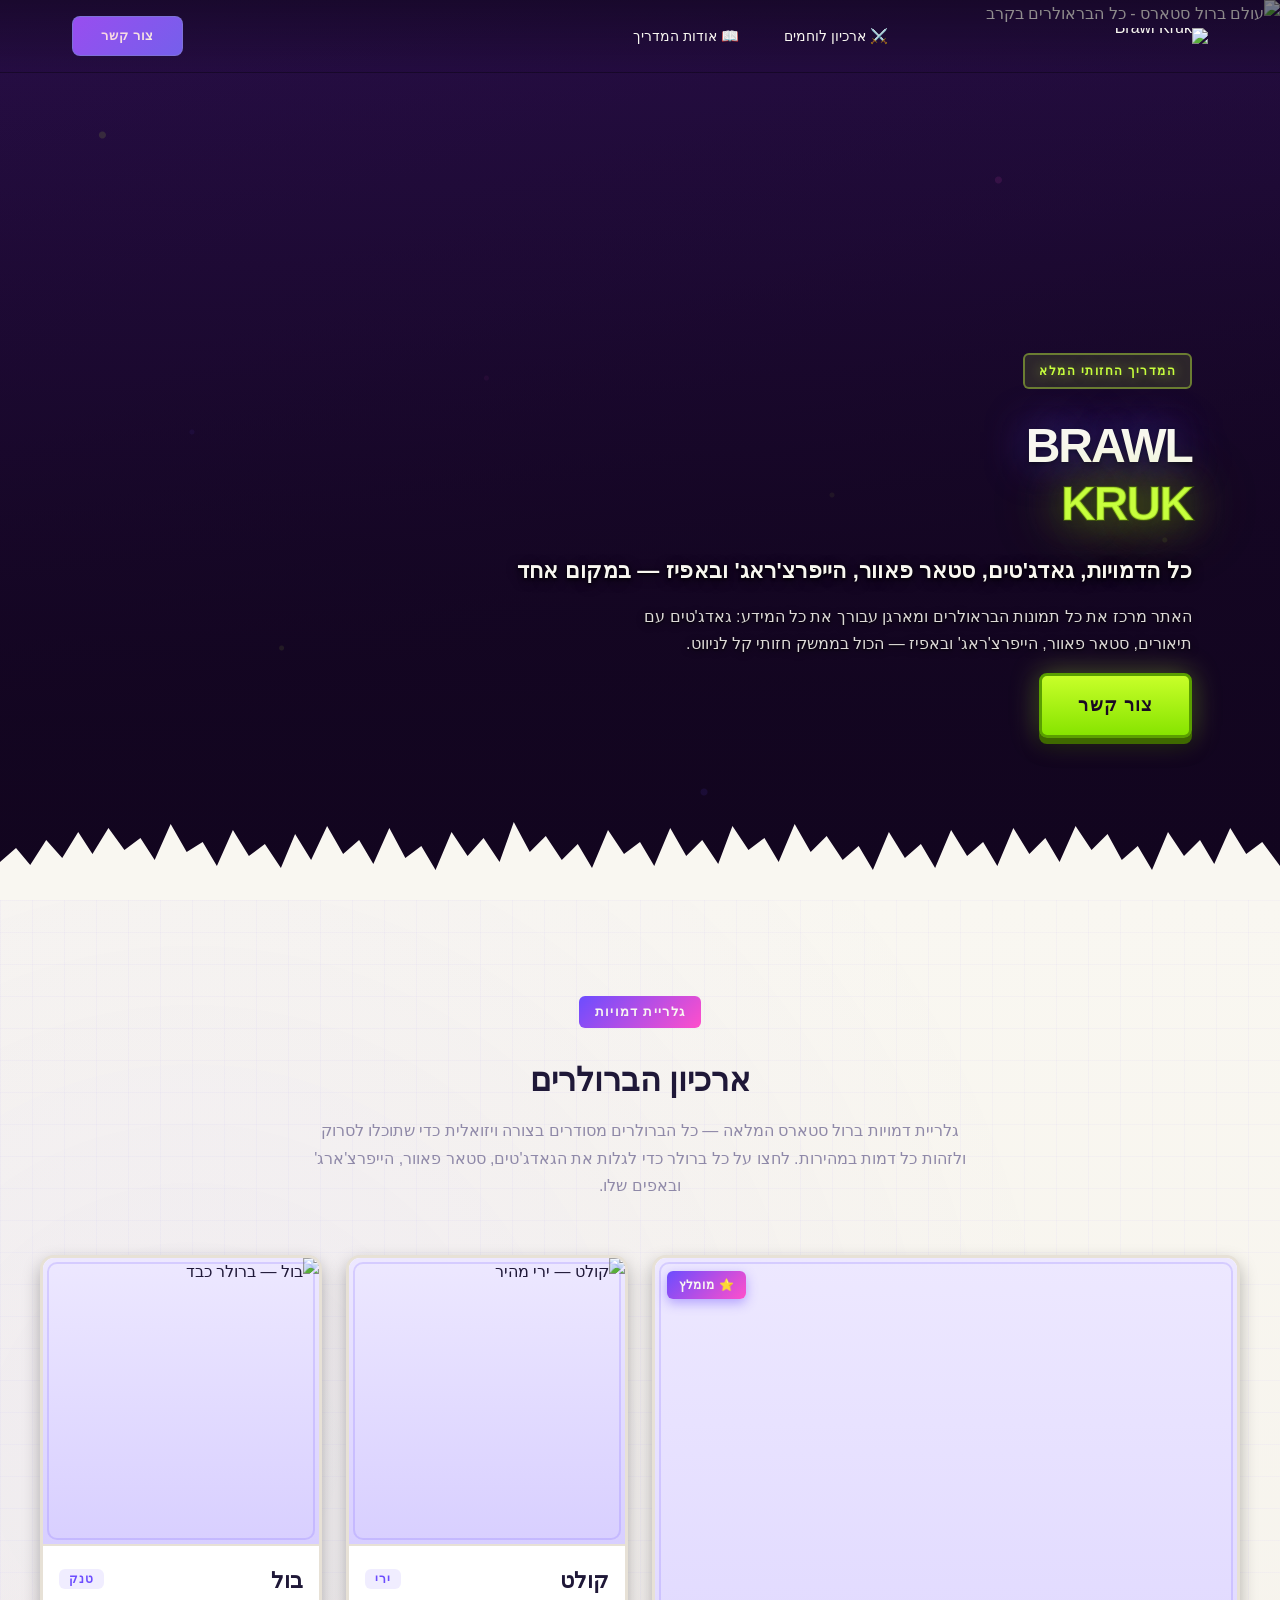
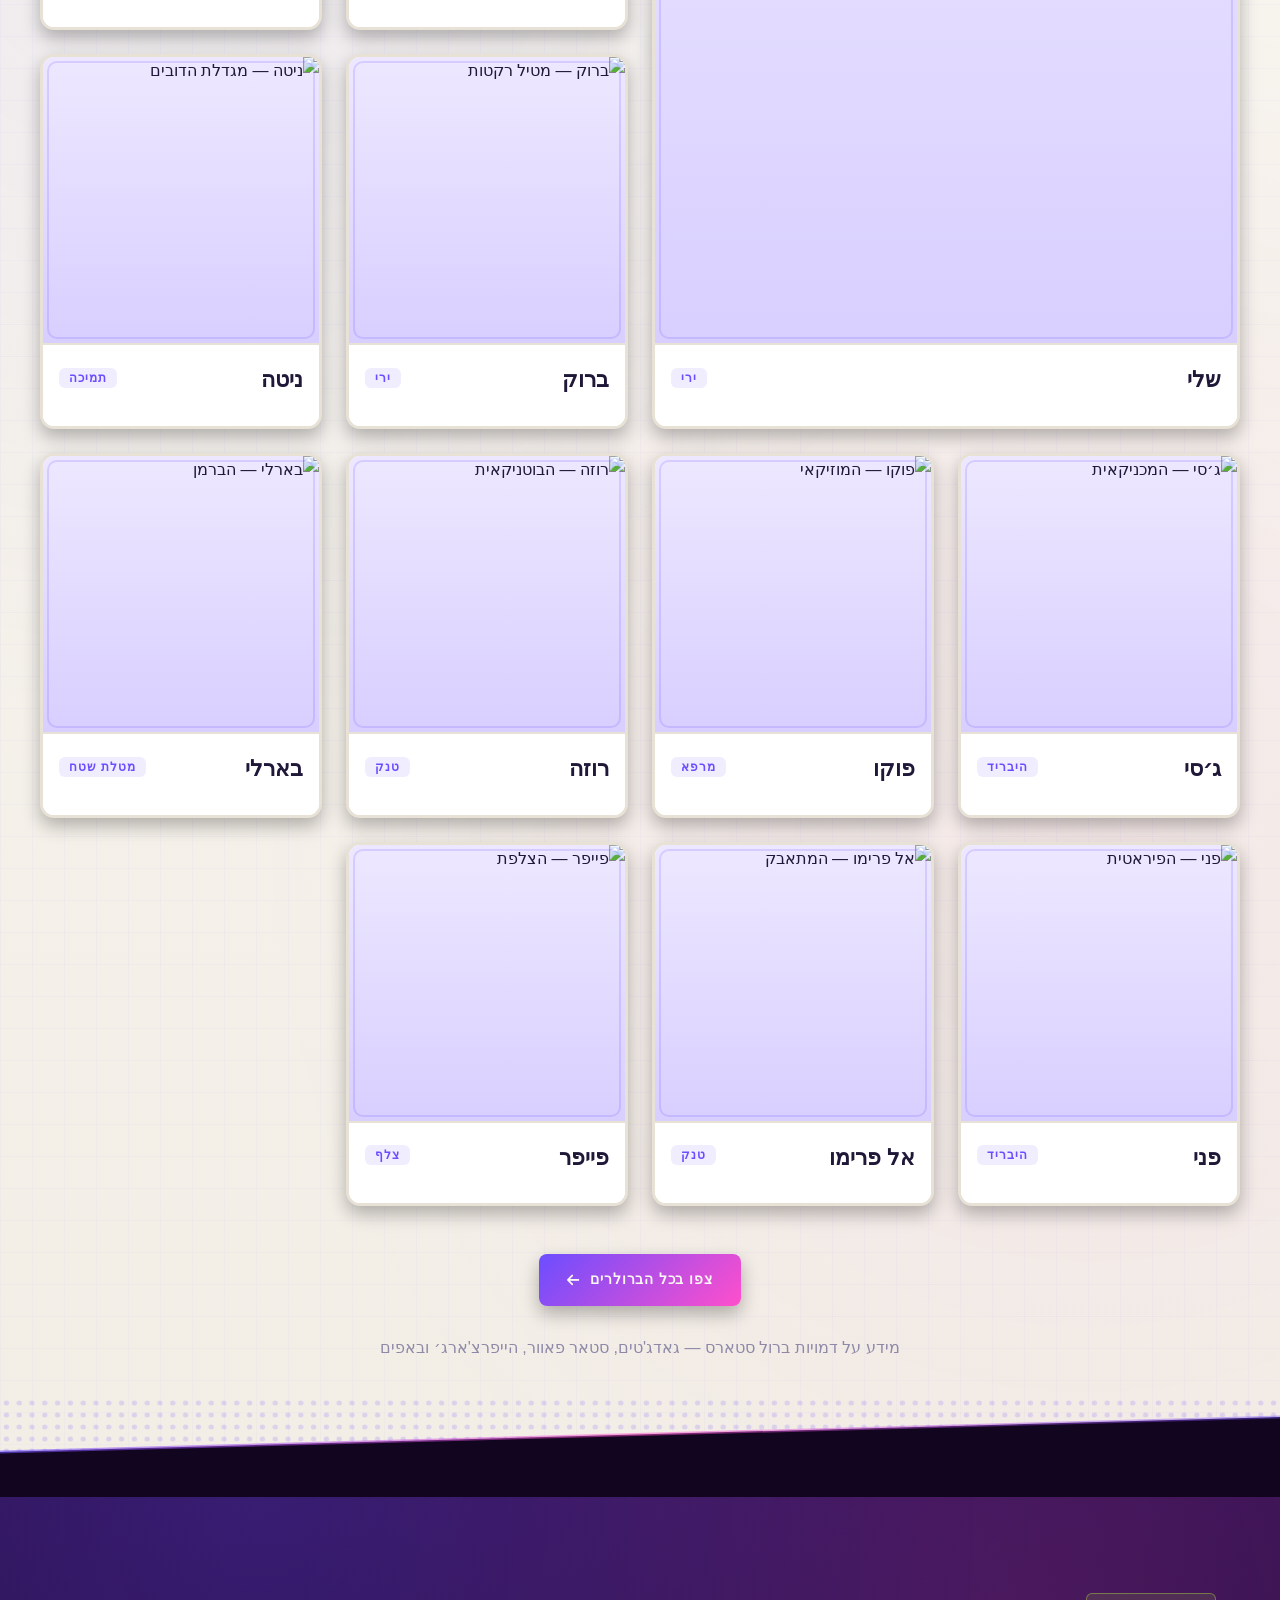
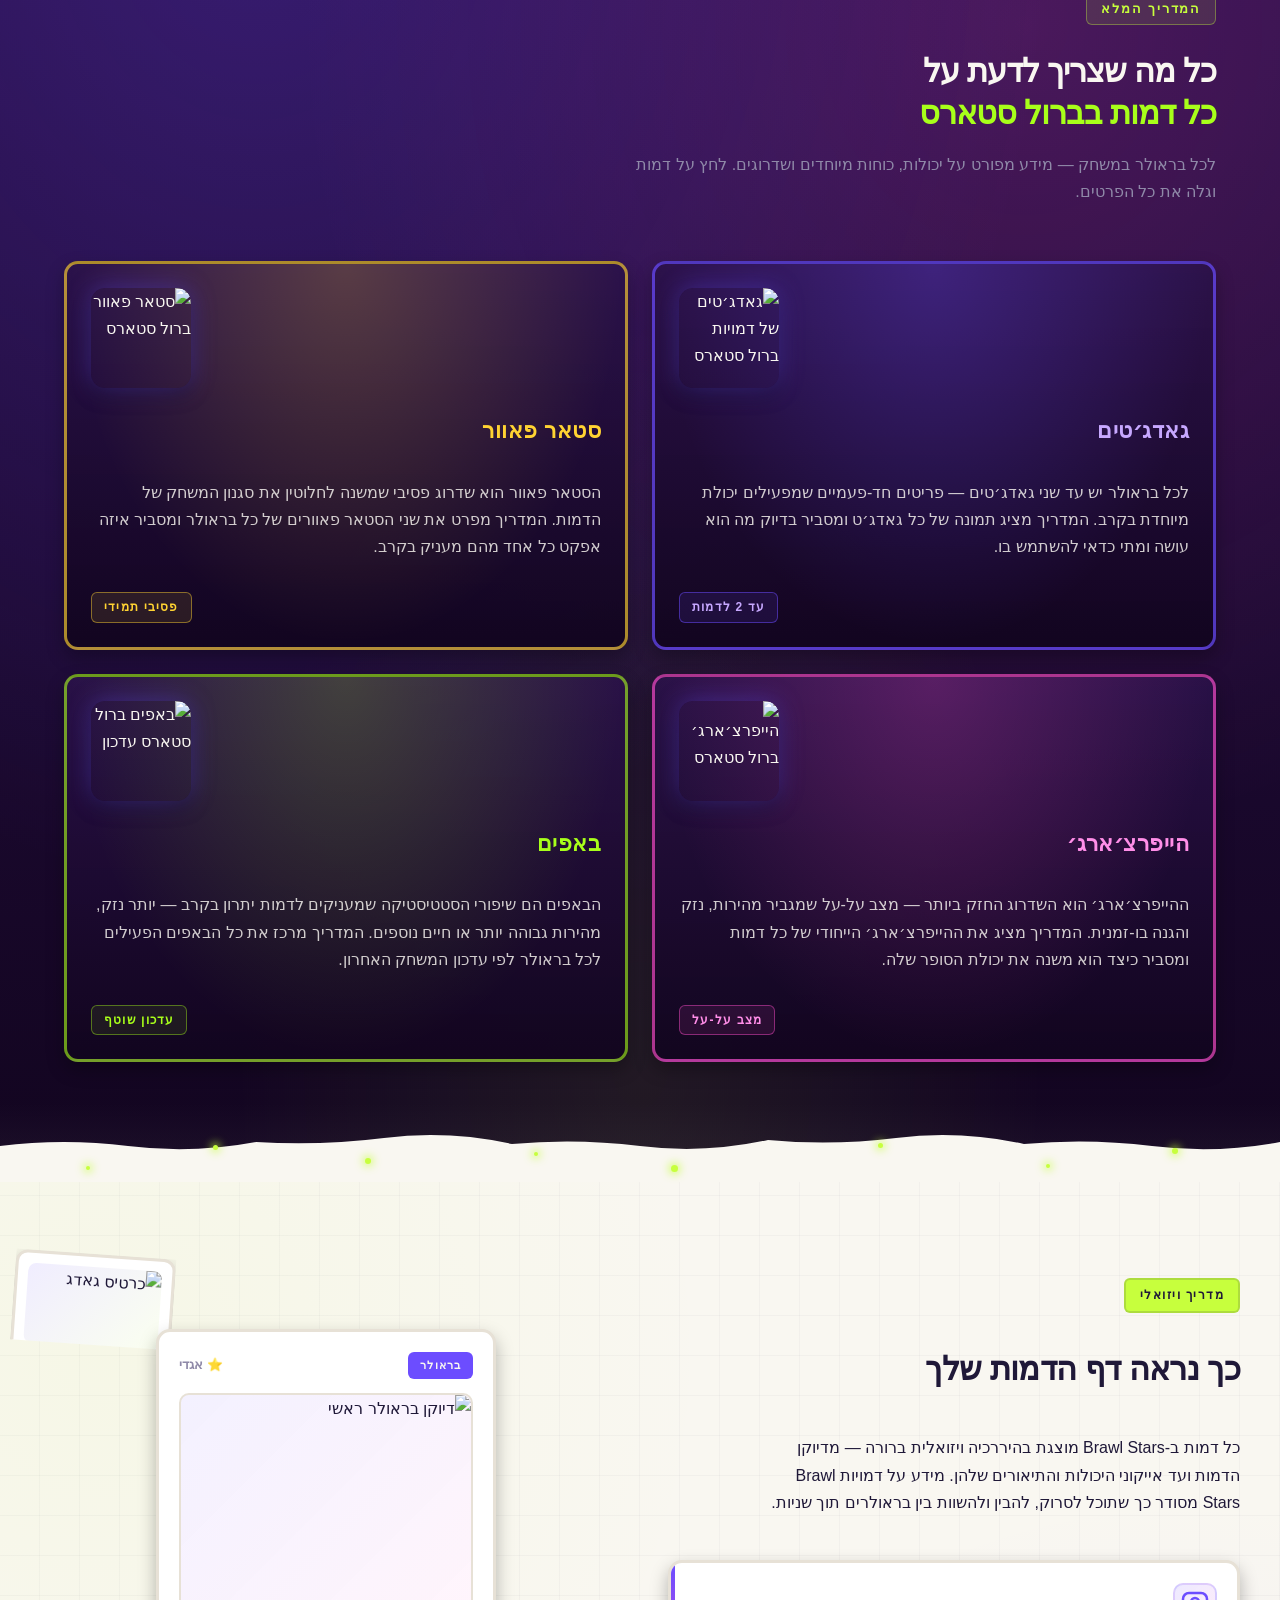
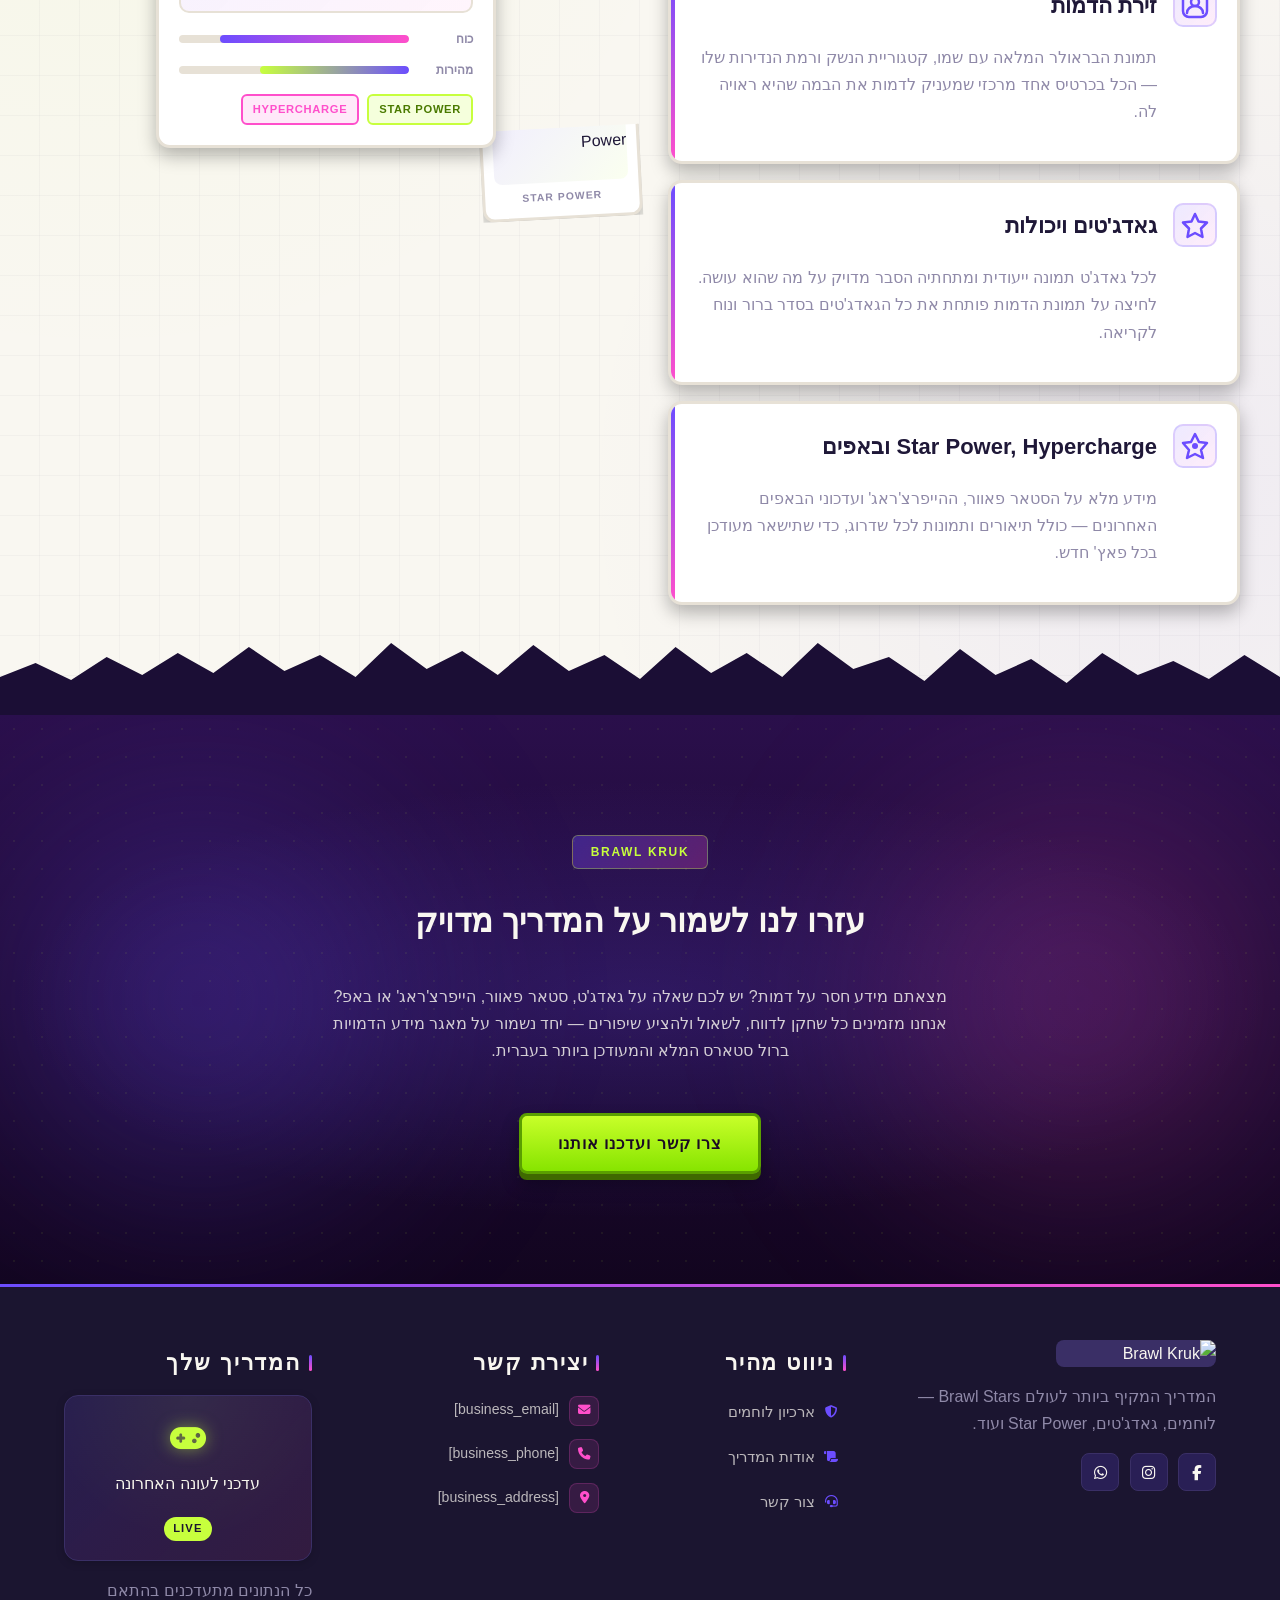
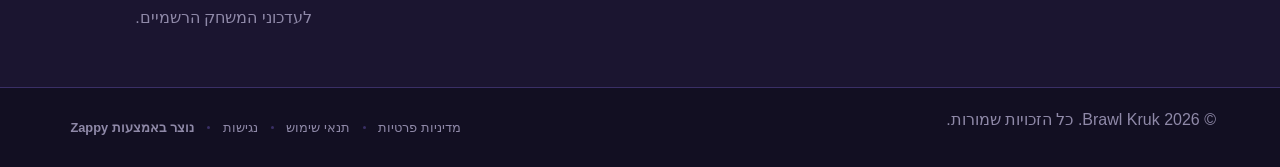
==== commit af15b3ec: "Incremental sync: 1 page(s) — update_image" ====
--- a/public/index.html
+++ b/public/index.html
@@ -219,13 +219,16 @@
 </script>
 <!-- End Zappy Analytics -->
     <meta property="og:title" content="מידע על דמויות ברול סטארס — Brawl Kruk">
-  <meta property="og:description" content="ברוכים הבאים למדריך הוויזואלי המלא לברול סטארס! מידע על דמויות ברול סטארס, גאדג'טים, סטאר פאוור והייפרצ'ארג' — הכל במקום אחד. היכנס עכשיו!">
-  <meta property="og:type" content="website">
+    <meta property="og:description" content="ברוכים הבאים למדריך הוויזואלי המלא לברול סטארס! מידע על דמויות ברול סטארס, גאדג&#39;טים, סטאר פאוור והייפרצ&#39;ארג&#39; — הכל במקום אחד. היכנס עכשיו!">
+    <meta name="twitter:card" content="summary_large_image">
+    <meta name="twitter:title" content="מידע על דמויות ברול סטארס — Brawl Kruk">
+    <meta name="twitter:description" content="ברוכים הבאים למדריך הוויזואלי המלא לברול סטארס! מידע על דמויות ברול סטארס, גאדג&#39;טים, סטאר פאוור והייפרצ&#39;ארג&#39; — הכל במקום אחד. היכנס עכשיו!">
+    <meta property="og:type" content="website">
   <meta property="og:locale" content="he_IL">
   
-  <meta name="twitter:card" content="summary_large_image">
-  <meta name="twitter:title" content="מידע על דמויות ברול סטארס — Brawl Kruk">
-  <meta name="twitter:description" content="ברוכים הבאים למדריך הוויזואלי המלא לברול סטארס! מידע על דמויות ברול סטארס, גאדג'טים, סטאר פאוור והייפרצ'ארג' — הכל במקום אחד. היכנס עכשיו!">
+  
+  
+  
   
   <link rel="stylesheet" href="https://cdnjs.cloudflare.com/ajax/libs/font-awesome/6.4.0/css/all.min.css">
 
@@ -255,6 +258,9 @@
       /* Submenu item styling */
       .sub-menu li { list-style: none; margin: 0; padding: 0; }
       .sub-menu a { display: block !important; padding: 10px 16px !important; color: var(--text-dark, #333) !important; font-weight: 500; text-decoration: none; white-space: nowrap; transition: background-color 0.2s; }
+      .sub-menu .zappy-nav-child > a { padding-left: 28px !important; font-size: 0.9em !important; opacity: 0.85 !important; }
+      [dir="rtl"] .sub-menu .zappy-nav-child > a, html[lang="he"] .sub-menu .zappy-nav-child > a, html[lang="ar"] .sub-menu .zappy-nav-child > a { padding-left: 10px !important; padding-right: 28px !important; }
+      .sub-menu .zappy-nav-parent > a { font-weight: 600 !important; }
       .sub-menu a:hover { background-color: #f5f5f5; }
       /* RTL (Hebrew/Arabic) dropdown positioning */
       [dir="rtl"] .nav-menu .sub-menu, [dir="rtl"] nav .sub-menu, [dir="rtl"] .navbar .sub-menu, html[lang="he"] .nav-menu .sub-menu, html[lang="he"] nav .sub-menu, html[lang="he"] .navbar .sub-menu, html[lang="ar"] .nav-menu .sub-menu, html[lang="ar"] nav .sub-menu, html[lang="ar"] .navbar .sub-menu { left: auto !important; right: 0 !important; }
@@ -268,7 +274,7 @@
       /* ========== MOBILE SUBMENU STYLES ========== */
       @media (max-width: 768px) {
         .nav-menu .sub-menu, nav .sub-menu, .navbar .sub-menu, #navMenu .sub-menu { position: static !important; transform: none !important; box-shadow: none !important; background: transparent !important; max-height: 0; overflow: hidden; opacity: 0; visibility: hidden; transition: max-height 0.3s ease, opacity 0.3s ease; padding: 0 !important; border-radius: 0 !important; }
-        .sub-menu.mobile-expanded { max-height: 60vh !important; overflow-y: auto !important; opacity: 1 !important; visibility: visible !important; padding: 8px 0 8px 16px !important; }
+        .navbar .sub-menu.mobile-expanded, .nav-menu .sub-menu.mobile-expanded, #navMenu .sub-menu.mobile-expanded { max-height: none !important; overflow-y: visible !important; opacity: 1 !important; visibility: visible !important; padding: 8px 0 8px 16px !important; }
         [dir="rtl"] .sub-menu.mobile-expanded, html[lang="he"] .sub-menu.mobile-expanded { padding: 8px 16px 8px 0 !important; }
         /* Disable hover behavior on mobile */
         .nav-menu li:hover > .sub-menu, nav li:hover > .sub-menu, .navbar li:hover > .sub-menu, #navMenu li:hover > .sub-menu { opacity: 0; visibility: hidden; pointer-events: none; }
@@ -281,7 +287,11 @@
         .mobile-submenu-toggle { display: flex !important; align-items: center !important; justify-content: center !important; width: 44px !important; height: auto !important; background: transparent !important; border: none !important; cursor: pointer !important; color: var(--text-light) !important; position: static !important; flex-shrink: 0 !important; align-self: stretch !important; z-index: 2 !important; padding: 0 !important; margin: 0 !important; }
         .mobile-submenu-toggle::after { content: '' !important; width: 0 !important; height: 0 !important; border-left: 6px solid transparent !important; border-right: 6px solid transparent !important; border-top: 7px solid currentColor !important; transition: transform 0.3s ease !important; }
         .mobile-submenu-toggle.expanded::after { transform: rotate(180deg) !important; }
-        .sub-menu a { padding: 10px 0 !important; display: block !important; color: var(--text-light) !important; }
+        .sub-menu a { padding: 10px 0 !important; display: block !important; color: var(--text-light) !important; white-space: normal !important; }
+        .sub-menu .zappy-nav-child > a { padding-left: 28px !important; font-size: 0.9em !important; opacity: 0.85 !important; }
+        [dir="rtl"] .sub-menu .zappy-nav-child > a, html[lang="he"] .sub-menu .zappy-nav-child > a, html[lang="ar"] .sub-menu .zappy-nav-child > a { padding-left: 0 !important; padding-right: 28px !important; }
+        .sub-menu .zappy-nav-parent > a { font-weight: 600 !important; }
+        .nav-menu.active, #navMenu.active { max-width: 100vw !important; overflow-x: hidden !important; box-sizing: border-box !important; }
         .navbar .sub-menu li a, nav.navbar .sub-menu li a, .zappy-products-dropdown .sub-menu a { color: var(--text-light) !important; }
       }
       @media (min-width: 769px) { .mobile-submenu-toggle { display: none !important; } }
@@ -816,152 +826,152 @@
   </div>
 </section>
 
-<section class="index-gallery-section" dir="rtl" data-layout-spec="בית-gallery">
+<section class="index-gallery-section" dir="rtl" data-layout-spec="בית-gallery" id="index-gallery-section">
   <!-- Map-grid texture overlay -->
   <div class="index-gallery-texture" aria-hidden="true"></div>
 
   <!-- Section intro -->
   <div class="index-gallery-container">
     <div class="index-gallery-intro">
-      <span class="index-gallery-label">גלריית דמויות</span>
-      <h2 class="index-gallery-heading">ארכיון הברולרים</h2>
+      <p class="zappy-editable"><span class="index-gallery-label">גלריית דמויות</span>
+      </p><h2 class="index-gallery-heading">ארכיון הברולרים</h2>
       <p class="index-gallery-desc">גלריית דמויות ברול סטארס המלאה — כל הברולרים מסודרים בצורה ויזואלית כדי שתוכלו לסרוק ולזהות כל דמות במהירות. לחצו על כל ברולר כדי לגלות את הגאדג'טים, סטאר פאוור, הייפרצ'ארג' ובאפים שלו.</p>
     </div>
 
     <!-- Brawler grid -->
-    <div class="index-gallery-grid">
+    <div class="index-gallery-grid zappy-preserve-css-grid" id="zappy-auto-grid-1776422148399-0ptrto" data-zappy-auto-grid="true" data-original-item-width="588" data-original-gap="24px" style="display: grid; --zappy-grid-cols: repeat(4, minmax(0, 1fr)); grid-template-columns: repeat(4, minmax(0, 1fr)); align-items: stretch !important;" data-zappy-explicit-columns="true">
 
       <!-- Featured tile (larger, first row end side) -->
-      <article class="index-gallery-tile index-gallery-tile--featured">
+      <article class="index-gallery-tile index-gallery-tile--featured" data-grid-item-index="0">
         <div class="index-gallery-tile-frame">
-          <img data-placeholder="index-gallery-image-1" data-context="Brawl Stars character portrait — Shelly the iconic default brawler, dynamic pose, vibrant cartoon style, purple and gold color scheme, shotgun visible, sticker-style framing with bold outline, collectible card aesthetic" width="600" height="400" src="/assets/site-index-gallery-image-1.webp" alt="שלי — ברולרית ברירת מחדל">
+          <a data-zappy-click-action="link" href="#" target="_blank" rel="noopener noreferrer" style="text-decoration: none; color: inherit; display: contents;"><div data-zappy-zoom-wrapper="true" data-element-id="img-1776422148382-o8lc9zp7v" data-element-type="image" data-zappy-zoom-wrapper-width="599px" data-zappy-zoom-wrapper-height="685px" data-zappy-zoom-wrapper-width-mode="px" data-zappy-zoom-clip="true" data-zappy-wrapper-margins-applied="true" style="position: relative !important; overflow: hidden !important; width: 599px !important; max-width: 100% !important; margin-left: auto !important; margin-right: auto !important; height: 685px !important; display: block !important; cursor: pointer;" data-zappy-click-action="link"><img data-placeholder="index-gallery-image-1" data-context="Brawl Stars character portrait — Shelly the iconic default brawler, dynamic pose, vibrant cartoon style, purple and gold color scheme, shotgun visible, sticker-style framing with bold outline, collectible card aesthetic" width="600" height="400" src="/assets/site-index-gallery-image-1.webp" alt="שלי — ברולרית ברירת מחדל" data-element-type="image" data-element-id="img-1776422148382-o8lc9zp7v" style="object-position: 50% 50% !important; display: block; margin-top: 0px !important; margin-bottom: 0px !important; left: -33.7232% !important; top: -0.69% !important; width: 162.45% !important; height: 103% !important; max-width: none !important; max-height: none !important; object-fit: cover !important;" data-zappy-zoom="1.03" data-zappy-object-position="50% 50%" data-zappy-click-action="link"></div></a>
           <div class="index-gallery-tile-overlay">
             <span class="index-gallery-tile-badge">⭐ מומלץ</span>
           </div>
         </div>
         <div class="index-gallery-tile-info">
           <h3 class="index-gallery-tile-name">שלי</h3>
-          <span class="index-gallery-tile-role">ירי</span>
-        </div>
+          <p class="zappy-editable"><span class="index-gallery-tile-role">ירי</span>
+        </p></div>
       </article>
 
       <!-- Regular tiles -->
-      <article class="index-gallery-tile">
+      <article class="index-gallery-tile" data-grid-item-index="1">
         <div class="index-gallery-tile-frame">
-          <img data-placeholder="index-gallery-image-2" data-context="Brawl Stars character portrait — Colt the sharpshooter brawler, cowboy hat, dual pistols, confident stance, vibrant cartoon illustration, sticker-style with thick outline border, collectible card feel" width="400" height="400" src="/assets/site-index-gallery-image-2.webp" alt="קולט — ירי מהיר">
+          <img data-placeholder="index-gallery-image-2" data-context="Brawl Stars character portrait — Colt the sharpshooter brawler, cowboy hat, dual pistols, confident stance, vibrant cartoon illustration, sticker-style with thick outline border, collectible card feel" width="400" height="400" src="/assets/site-index-gallery-image-2.webp" alt="קולט — ירי מהיר" data-element-type="image" data-element-id="img-1776422148382-gjcvce7lq" style="">
         </div>
         <div class="index-gallery-tile-info">
           <h3 class="index-gallery-tile-name">קולט</h3>
-          <span class="index-gallery-tile-role">ירי</span>
-        </div>
+          <p class="zappy-editable"><span class="index-gallery-tile-role">ירי</span>
+        </p></div>
       </article>
 
-      <article class="index-gallery-tile">
+      <article class="index-gallery-tile" data-grid-item-index="2">
         <div class="index-gallery-tile-frame">
-          <img data-placeholder="index-gallery-image-3" data-context="Brawl Stars character portrait — Bull the heavy brawler, massive muscular figure, red bandana, shotgun, aggressive cartoon style, sticker-style thick outline, bold collectible card design" width="400" height="400" src="/assets/site-index-gallery-image-3.webp" alt="בול — ברולר כבד">
+          <img data-placeholder="index-gallery-image-3" data-context="Brawl Stars character portrait — Bull the heavy brawler, massive muscular figure, red bandana, shotgun, aggressive cartoon style, sticker-style thick outline, bold collectible card design" width="400" height="400" src="/assets/site-index-gallery-image-3.webp" alt="בול — ברולר כבד" data-element-type="image" data-element-id="img-1776422148382-jkigraguk" style="">
         </div>
         <div class="index-gallery-tile-info">
           <h3 class="index-gallery-tile-name">בול</h3>
-          <span class="index-gallery-tile-role">טנק</span>
-        </div>
+          <p class="zappy-editable"><span class="index-gallery-tile-role">טנק</span>
+        </p></div>
       </article>
 
-      <article class="index-gallery-tile">
+      <article class="index-gallery-tile" data-grid-item-index="3">
         <div class="index-gallery-tile-frame">
-          <img data-placeholder="index-gallery-image-4" data-context="Brawl Stars character portrait — Brock the rocket-launcher brawler, spiky hair, military outfit, large rocket launcher, dynamic cartoon illustration, sticker-style with thick border outline, collectible portrait card" width="400" height="400" src="/assets/site-index-gallery-image-4.webp" alt="ברוק — מטיל רקטות">
+          <img data-placeholder="index-gallery-image-4" data-context="Brawl Stars character portrait — Brock the rocket-launcher brawler, spiky hair, military outfit, large rocket launcher, dynamic cartoon illustration, sticker-style with thick border outline, collectible portrait card" width="400" height="400" src="/assets/site-index-gallery-image-4.webp" alt="ברוק — מטיל רקטות" data-element-type="image" data-element-id="img-1776422148382-o1sp1o6ju" style="">
         </div>
         <div class="index-gallery-tile-info">
           <h3 class="index-gallery-tile-name">ברוק</h3>
-          <span class="index-gallery-tile-role">ירי</span>
-        </div>
+          <p class="zappy-editable"><span class="index-gallery-tile-role">ירי</span>
+        </p></div>
       </article>
 
-      <article class="index-gallery-tile">
+      <article class="index-gallery-tile" data-grid-item-index="4">
         <div class="index-gallery-tile-frame">
-          <img data-placeholder="index-gallery-image-5" data-context="Brawl Stars character portrait — Nita the bear brawler, young girl with bear companion, tribal outfit, energetic cartoon style, sticker-style with thick outline border, collectible card aesthetic" width="400" height="400" src="/assets/site-index-gallery-image-5.webp" alt="ניטה — מגדלת הדובים">
+          <img data-placeholder="index-gallery-image-5" data-context="Brawl Stars character portrait — Nita the bear brawler, young girl with bear companion, tribal outfit, energetic cartoon style, sticker-style with thick outline border, collectible card aesthetic" width="400" height="400" src="/assets/site-index-gallery-image-5.webp" alt="ניטה — מגדלת הדובים" data-element-type="image" data-element-id="img-1776422148382-iroujs21g" style="">
         </div>
         <div class="index-gallery-tile-info">
           <h3 class="index-gallery-tile-name">ניטה</h3>
-          <span class="index-gallery-tile-role">תמיכה</span>
-        </div>
+          <p class="zappy-editable"><span class="index-gallery-tile-role">תמיכה</span>
+        </p></div>
       </article>
 
-      <article class="index-gallery-tile">
+      <article class="index-gallery-tile" data-grid-item-index="5">
         <div class="index-gallery-tile-frame">
-          <img data-placeholder="index-gallery-image-6" data-context="Brawl Stars character portrait — Jessie the mechanic brawler, young girl with turret gadget, goggles, toolbelt, bright cartoon illustration, sticker-style thick outline, collectible card design" width="400" height="400" src="/assets/site-index-gallery-image-6.webp" alt="ג׳סי — המכניקאית">
+          <img data-placeholder="index-gallery-image-6" data-context="Brawl Stars character portrait — Jessie the mechanic brawler, young girl with turret gadget, goggles, toolbelt, bright cartoon illustration, sticker-style thick outline, collectible card design" width="400" height="400" src="/assets/site-index-gallery-image-6.webp" alt="ג׳סי — המכניקאית" data-element-type="image" data-element-id="img-1776422148382-ay0w2j5jx" style="">
         </div>
         <div class="index-gallery-tile-info">
           <h3 class="index-gallery-tile-name">ג׳סי</h3>
-          <span class="index-gallery-tile-role">היבריד</span>
-        </div>
+          <p class="zappy-editable"><span class="index-gallery-tile-role">היבריד</span>
+        </p></div>
       </article>
 
-      <article class="index-gallery-tile">
+      <article class="index-gallery-tile" data-grid-item-index="6">
         <div class="index-gallery-tile-frame">
-          <img data-placeholder="index-gallery-image-7" data-context="Brawl Stars character portrait — Poco the musician brawler, skeleton with guitar, mariachi outfit, cheerful expression, vibrant cartoon style, sticker-style with thick outline, collectible card aesthetic" width="400" height="400" src="/assets/site-index-gallery-image-7.webp" alt="פוקו — המוזיקאי">
+          <img data-placeholder="index-gallery-image-7" data-context="Brawl Stars character portrait — Poco the musician brawler, skeleton with guitar, mariachi outfit, cheerful expression, vibrant cartoon style, sticker-style with thick outline, collectible card aesthetic" width="400" height="400" src="/assets/site-index-gallery-image-7.webp" alt="פוקו — המוזיקאי" data-element-type="image" data-element-id="img-1776422148382-sa4a0fur9" style="">
         </div>
         <div class="index-gallery-tile-info">
           <h3 class="index-gallery-tile-name">פוקו</h3>
-          <span class="index-gallery-tile-role">מרפא</span>
-        </div>
+          <p class="zappy-editable"><span class="index-gallery-tile-role">מרפא</span>
+        </p></div>
       </article>
 
-      <article class="index-gallery-tile">
+      <article class="index-gallery-tile" data-grid-item-index="7">
         <div class="index-gallery-tile-frame">
-          <img data-placeholder="index-gallery-image-8" data-context="Brawl Stars character portrait — Rosa the botanist brawler, strong woman with plant vines, green outfit, determined expression, vibrant cartoon illustration, sticker-style thick outline border, collectible portrait" width="400" height="400" src="/assets/site-index-gallery-image-8.webp" alt="רוזה — הבוטניקאית">
+          <img data-placeholder="index-gallery-image-8" data-context="Brawl Stars character portrait — Rosa the botanist brawler, strong woman with plant vines, green outfit, determined expression, vibrant cartoon illustration, sticker-style thick outline border, collectible portrait" width="400" height="400" src="/assets/site-index-gallery-image-8.webp" alt="רוזה — הבוטניקאית" data-element-type="image" data-element-id="img-1776422148382-n67kf2s1s" style="">
         </div>
         <div class="index-gallery-tile-info">
           <h3 class="index-gallery-tile-name">רוזה</h3>
-          <span class="index-gallery-tile-role">טנק</span>
-        </div>
+          <p class="zappy-editable"><span class="index-gallery-tile-role">טנק</span>
+        </p></div>
       </article>
 
-      <article class="index-gallery-tile">
+      <article class="index-gallery-tile" data-grid-item-index="8">
         <div class="index-gallery-tile-frame">
-          <img data-placeholder="index-gallery-image-9" data-context="Brawl Stars character portrait — Barley the bartender brawler, old man with bottles, apron, throwing molotov cocktails, cartoon style, sticker-style with thick outline, collectible card design" width="400" height="400" src="/assets/site-index-gallery-image-9.webp" alt="בארלי — הברמן">
+          <img data-placeholder="index-gallery-image-9" data-context="Brawl Stars character portrait — Barley the bartender brawler, old man with bottles, apron, throwing molotov cocktails, cartoon style, sticker-style with thick outline, collectible card design" width="400" height="400" src="/assets/site-index-gallery-image-9.webp" alt="בארלי — הברמן" data-element-type="image" data-element-id="img-1776422148382-l7rgygnlv" style="">
         </div>
         <div class="index-gallery-tile-info">
           <h3 class="index-gallery-tile-name">בארלי</h3>
-          <span class="index-gallery-tile-role">מטלת שטח</span>
-        </div>
+          <p class="zappy-editable"><span class="index-gallery-tile-role">מטלת שטח</span>
+        </p></div>
       </article>
 
-      <article class="index-gallery-tile">
+      <article class="index-gallery-tile" data-grid-item-index="9">
         <div class="index-gallery-tile-frame">
-          <img data-placeholder="index-gallery-image-10" data-context="Brawl Stars character portrait — Penny the pirate brawler, girl with captain hat, cannon, pirate outfit, adventurous cartoon illustration, sticker-style thick outline border, collectible portrait card" width="400" height="400" src="/assets/site-index-gallery-image-10.webp" alt="פני — הפיראטית">
+          <img data-placeholder="index-gallery-image-10" data-context="Brawl Stars character portrait — Penny the pirate brawler, girl with captain hat, cannon, pirate outfit, adventurous cartoon illustration, sticker-style thick outline border, collectible portrait card" width="400" height="400" src="/assets/site-index-gallery-image-10.webp" alt="פני — הפיראטית" data-element-type="image" data-element-id="img-1776422148382-vd2k7ef1p" style="">
         </div>
         <div class="index-gallery-tile-info">
           <h3 class="index-gallery-tile-name">פני</h3>
-          <span class="index-gallery-tile-role">היבריד</span>
-        </div>
+          <p class="zappy-editable"><span class="index-gallery-tile-role">היבריד</span>
+        </p></div>
       </article>
 
-      <article class="index-gallery-tile">
+      <article class="index-gallery-tile" data-grid-item-index="10">
         <div class="index-gallery-tile-frame">
-          <img data-placeholder="index-gallery-image-11" data-context="Brawl Stars character portrait — El Primo the wrestler brawler, large luchador wrestler, mask, muscular body, dramatic pose, vibrant cartoon style, sticker-style with thick outline, collectible card aesthetic" width="400" height="400" src="/assets/site-index-gallery-image-11.webp" alt="אל פרימו — המתאבק">
+          <img data-placeholder="index-gallery-image-11" data-context="Brawl Stars character portrait — El Primo the wrestler brawler, large luchador wrestler, mask, muscular body, dramatic pose, vibrant cartoon style, sticker-style with thick outline, collectible card aesthetic" width="400" height="400" src="/assets/site-index-gallery-image-11.webp" alt="אל פרימו — המתאבק" data-element-type="image" data-element-id="img-1776422148382-sd44akssw" style="">
         </div>
         <div class="index-gallery-tile-info">
           <h3 class="index-gallery-tile-name">אל פרימו</h3>
-          <span class="index-gallery-tile-role">טנק</span>
-        </div>
+          <p class="zappy-editable"><span class="index-gallery-tile-role">טנק</span>
+        </p></div>
       </article>
 
-      <article class="index-gallery-tile">
+      <article class="index-gallery-tile" data-grid-item-index="11">
         <div class="index-gallery-tile-frame">
-          <img data-placeholder="index-gallery-image-12" data-context="Brawl Stars character portrait — Piper the sniper brawler, elegant girl with parasol and sniper rifle, pink dress, stylish pose, vibrant cartoon illustration, sticker-style thick outline border, collectible portrait" width="400" height="400" src="/assets/site-index-gallery-image-12.webp" alt="פייפר — הצלפת">
+          <img data-placeholder="index-gallery-image-12" data-context="Brawl Stars character portrait — Piper the sniper brawler, elegant girl with parasol and sniper rifle, pink dress, stylish pose, vibrant cartoon illustration, sticker-style thick outline border, collectible portrait" width="400" height="400" src="/assets/site-index-gallery-image-12.webp" alt="פייפר — הצלפת" data-element-type="image" data-element-id="img-1776422148382-izowr06jt" style="">
         </div>
         <div class="index-gallery-tile-info">
           <h3 class="index-gallery-tile-name">פייפר</h3>
-          <span class="index-gallery-tile-role">צלף</span>
-        </div>
+          <p class="zappy-editable"><span class="index-gallery-tile-role">צלף</span>
+        </p></div>
       </article>
 
     </div><!-- /grid -->
 
     <!-- CTA -->
     <div class="index-gallery-cta">
-      <a href="/brawlers" class="index-gallery-btn">צפו בכל הברולרים <i class="fa-solid fa-arrow-left"></i></a>
-      <p class="index-gallery-cta-note">מידע על דמויות ברול סטארס — גאדג'טים, סטאר פאוור, הייפרצ'ארג׳ ובאפים</p>
+      <p class="zappy-editable"><a href="/brawlers" class="index-gallery-btn" data-element-type="button" data-element-id="btn-1776422148376-9aqah6eij" data-native-element="true">צפו בכל הברולרים <i class="fa-solid fa-arrow-left"></i></a>
+      </p><p class="index-gallery-cta-note">מידע על דמויות ברול סטארס — גאדג'טים, סטאר פאוור, הייפרצ'ארג׳ ובאפים</p>
     </div>
   </div>
 
@@ -1455,5 +1465,147 @@
       window.addEventListener('resize', function() { clearTimeout(window._mlrt); window._mlrt = setTimeout(initMobileLangMenu, 250); });
     })();
     </script>
+
+    <script>
+    (function(){
+      var _applied=false;
+      function _isHeroBg(w){var img=w.querySelector('img');if(img&&(img.getAttribute('data-hero-bg')==='true'||img.getAttribute('data-hero-background')==='true'))return true;var p=(w.style.position||'').replace(/\s*!important\s*/g,'').trim();var ww=(w.style.width||'').replace(/\s*!important\s*/g,'').trim();var hh=(w.style.height||'').replace(/\s*!important\s*/g,'').trim();return p==='absolute'&&ww==='100%'&&hh==='100%';}
+      function fixDesktopWrappers(){
+        // No-op: desktop wrapper restoration is handled by ZAPPY_PUBLISHED_ZOOM_WRAPPER_RUNTIME
+        // in script.js (restoreWrapperDimensions). The old inflation logic here was expanding
+        // small wrappers (e.g. 139px logo wrappers) to their parent width, conflicting with
+        // the correct stored dimensions.
+      }
+      function _parsePos(s){var x=50,y=50;try{var m=(s||'').match(/(-?d+(?:.d+)?)%s+(-?d+(?:.d+)?)%/);if(m){x=parseFloat(m[1]);y=parseFloat(m[2]);}}catch(e){}if(!isFinite(x))x=50;if(!isFinite(y))y=50;return{x:Math.max(0,Math.min(100,x)),y:Math.max(0,Math.min(100,y))};}
+      function _coverPct(iA,cA){if(!isFinite(iA)||iA<=0||!isFinite(cA)||cA<=0)return{w:100,h:100};if(iA>=cA)return{w:(iA/cA)*100,h:100};return{w:100,h:(cA/iA)*100};}
+      function applyMobile(){
+        if(_applied)return;_applied=true;
+        document.querySelectorAll('[data-zappy-zoom-wrapper="true"]').forEach(function(w){
+          var cw=w.style.getPropertyValue('width');
+          if(!cw||cw==='100%')return;
+          if(!w._zappyDesktop)w._zappyDesktop={wStyle:w.getAttribute('style')};
+          var img=w.querySelector('img');
+          if(!img)return;
+          if(!img._zappyDesktop)img._zappyDesktop={src:img.getAttribute('src'),style:img.getAttribute('style')};
+          var mobileZoomStr=img.getAttribute('data-zappy-mobile-zoom');
+          var mobileZoom=parseFloat(mobileZoomStr);
+          var mobileSrc=img.getAttribute('data-zappy-mobile-src');
+          var mobilePos=img.getAttribute('data-zappy-mobile-object-position');
+          var hasMobileOverrides=mobilePos||mobileZoomStr;
+          var parentOvf=w.parentElement?((w.parentElement.style.overflow||'')+(window.getComputedStyle(w.parentElement).overflow||'')).trim():'';
+          var inConstrainedParent=parentOvf.indexOf('hidden')!==-1||parentOvf.indexOf('clip')!==-1;
+          if(inConstrainedParent){
+            w.style.setProperty('max-width','100%','important');
+          }else{
+            w.style.setProperty('width','100%','important');
+            w.style.setProperty('max-width','100%','important');
+          }
+          if(mobileSrc)img.src=mobileSrc;
+          if(hasMobileOverrides){
+            var effZoom=(isFinite(mobileZoom)&&mobileZoom>0)?mobileZoom:(parseFloat(img.getAttribute('data-zappy-zoom'))||1);
+            var effPos=mobilePos||'50% 50%';
+            w.style.setProperty('overflow','hidden','important');
+            w.style.setProperty('position','relative','important');
+            w.style.setProperty('width','100%','important');
+            w.style.setProperty('max-width','100%','important');
+            var _sW=parseFloat(w.getAttribute('data-zappy-zoom-wrapper-width'))||0;
+            var _sH=parseFloat(w.getAttribute('data-zappy-zoom-wrapper-height'))||0;
+            if(_sW>0&&_sH>0){w.style.setProperty('aspect-ratio',_sW+'/'+_sH,'important');w.style.setProperty('height','auto','important');}
+            function _applyZoomCrop(_img,_w,_ePos,_eZoom){
+              var rect=_w.getBoundingClientRect();
+              if(!rect||!rect.width||!rect.height)return;
+              var nW=_img.naturalWidth||0,nH=_img.naturalHeight||0;
+              if(!(nW>0&&nH>0))return;
+              var iA=nW/nH,cA=rect.width/rect.height;
+              var cv=_coverPct(iA,cA);
+              var wP=100,hP=100;
+              if(_eZoom>=1){wP=cv.w*_eZoom;hP=cv.h*_eZoom;}
+              else{var t2=(_eZoom-0.5)/0.5;if(!isFinite(t2))t2=0;t2=Math.max(0,Math.min(1,t2));wP=100+t2*(cv.w-100);hP=100+t2*(cv.h-100);}
+              var p2=_parsePos(_ePos);
+              var lP=(100-wP)*(p2.x/100);
+              var tP=(100-hP)*(p2.y/100);
+              _img.style.setProperty('position','absolute','important');
+              _img.style.setProperty('left',lP+'%','important');
+              _img.style.setProperty('top',tP+'%','important');
+              _img.style.setProperty('width',wP+'%','important');
+              _img.style.setProperty('height',hP+'%','important');
+              _img.style.setProperty('max-width','none','important');
+              _img.style.setProperty('max-height','none','important');
+              _img.style.setProperty('display','block','important');
+              _img.style.setProperty('object-fit',_eZoom<1?'fill':'cover','important');
+              _img.style.setProperty('transform','none','important');
+              _img.style.setProperty('margin','0','important');
+            }
+            _applyZoomCrop(img,w,effPos,effZoom);
+            if(mobileSrc&&!(img.complete&&img.naturalWidth>0)){
+              (function(_i,_w2,_p,_z){_i.addEventListener('load',function _ol(){_i.removeEventListener('load',_ol);try{_applyZoomCrop(_i,_w2,_p,_z);}catch(e){}});
+              })(img,w,effPos,effZoom);
+            }
+          }else{
+            if(!inConstrainedParent)w.style.setProperty('height','auto','important');
+            img.style.setProperty('position','relative','important');
+            img.style.setProperty('width','100%','important');
+            img.style.setProperty('height','auto','important');
+            img.style.setProperty('max-width','100%','important');
+            img.style.setProperty('max-height',inConstrainedParent?'none':'400px','important');
+            img.style.setProperty('object-fit','cover','important');
+            img.style.setProperty('left','0','important');
+            img.style.setProperty('top','0','important');
+            img.style.setProperty('transform','none','important');
+          }
+        });
+        document.querySelectorAll('img[data-zappy-mobile-src],img[data-zappy-mobile-object-position],img[data-zappy-mobile-zoom]').forEach(function(img){
+          var zw=img.closest('[data-zappy-zoom-wrapper="true"]');
+          if(zw&&!_isHeroBg(zw))return;
+          if(!img._zappyDesktop)img._zappyDesktop={src:img.getAttribute('src'),style:img.getAttribute('style')};
+          var mobileSrc=img.getAttribute('data-zappy-mobile-src');
+          var mobilePos=img.getAttribute('data-zappy-mobile-object-position');
+          var mobileZoom=parseFloat(img.getAttribute('data-zappy-mobile-zoom'));
+          if(mobileSrc)img.src=mobileSrc;
+          if(mobilePos)img.style.setProperty('object-position',mobilePos,'important');
+          if(mobileZoom>1){
+            img.style.setProperty('transform','scale('+mobileZoom+')','important');
+            img.style.setProperty('transform-origin',mobilePos||'50% 50%','important');
+            var p=img.parentElement;
+            if(p)p.style.setProperty('overflow','hidden','important');
+          }
+        });
+      }
+      function revertDesktop(){
+        if(!_applied)return;_applied=false;
+        document.querySelectorAll('[data-zappy-zoom-wrapper="true"]').forEach(function(w){
+          if(w._zappyDesktop&&w._zappyDesktop.wStyle!=null){w.setAttribute('style',w._zappyDesktop.wStyle);}
+          var img=w.querySelector('img');
+          if(img&&img._zappyDesktop){
+            if(img._zappyDesktop.src!=null)img.setAttribute('src',img._zappyDesktop.src);
+            if(img._zappyDesktop.style!=null)img.setAttribute('style',img._zappyDesktop.style);
+            else img.removeAttribute('style');
+          }
+        });
+        document.querySelectorAll('img[data-zappy-mobile-src],img[data-zappy-mobile-object-position],img[data-zappy-mobile-zoom]').forEach(function(img){
+          var zw=img.closest('[data-zappy-zoom-wrapper="true"]');
+          if(zw&&!_isHeroBg(zw))return;
+          if(img._zappyDesktop){
+            if(img._zappyDesktop.src!=null)img.setAttribute('src',img._zappyDesktop.src);
+            if(img._zappyDesktop.style!=null)img.setAttribute('style',img._zappyDesktop.style);
+            else img.removeAttribute('style');
+          }
+        });
+        _fixHeroBgWrappers();
+        fixDesktopWrappers();
+      }
+      function _fixHeroBgWrappers(){var isMob=window.innerWidth<=768;document.querySelectorAll('[data-zappy-zoom-wrapper="true"]').forEach(function(w){if(!_isHeroBg(w))return;w.style.setProperty('position','absolute','important');w.style.setProperty('top','0','important');w.style.setProperty('left','0','important');w.style.setProperty('width','100%','important');w.style.setProperty('height','100%','important');w.style.setProperty('max-width','none','important');w.style.setProperty('overflow','hidden','important');w.setAttribute('data-zappy-zoom-wrapper-width-mode','full');var img=w.querySelector('img');if(img){img.style.setProperty('width','100%','important');img.style.setProperty('height','100%','important');img.style.setProperty('object-fit','cover','important');img.style.setProperty('position','relative','important');img.style.setProperty('top','0','important');img.style.setProperty('left','0','important');img.style.setProperty('max-width','none','important');img.style.setProperty('max-height','none','important');img.style.setProperty('display','block','important');if(isMob){var mSrc=img.getAttribute('data-zappy-mobile-src');var mPos=img.getAttribute('data-zappy-mobile-object-position');var mZoom=parseFloat(img.getAttribute('data-zappy-mobile-zoom'));if(mSrc){if(!img._zappyDesktop)img._zappyDesktop={src:img.getAttribute('src'),style:img.getAttribute('style')};img.src=mSrc;}if(mPos)img.style.setProperty('object-position',mPos,'important');if(mZoom>1){img.style.setProperty('transform','scale('+mZoom+')','important');img.style.setProperty('transform-origin',mPos||'50% 50%','important');}}}});}
+      function init(){
+        _fixHeroBgWrappers();
+        var mq=window.matchMedia('(max-width:768px)');
+        function onChange(e){if(e.matches)applyMobile();else revertDesktop();}
+        if(mq.matches)applyMobile();
+        else fixDesktopWrappers();
+        try{mq.addEventListener('change',onChange);}catch(e){mq.addListener(onChange);}
+      }
+      if(document.readyState==='loading')document.addEventListener('DOMContentLoaded',init);
+      else setTimeout(init,50);
+    })();
+    </script>
 </body>
 </html>
